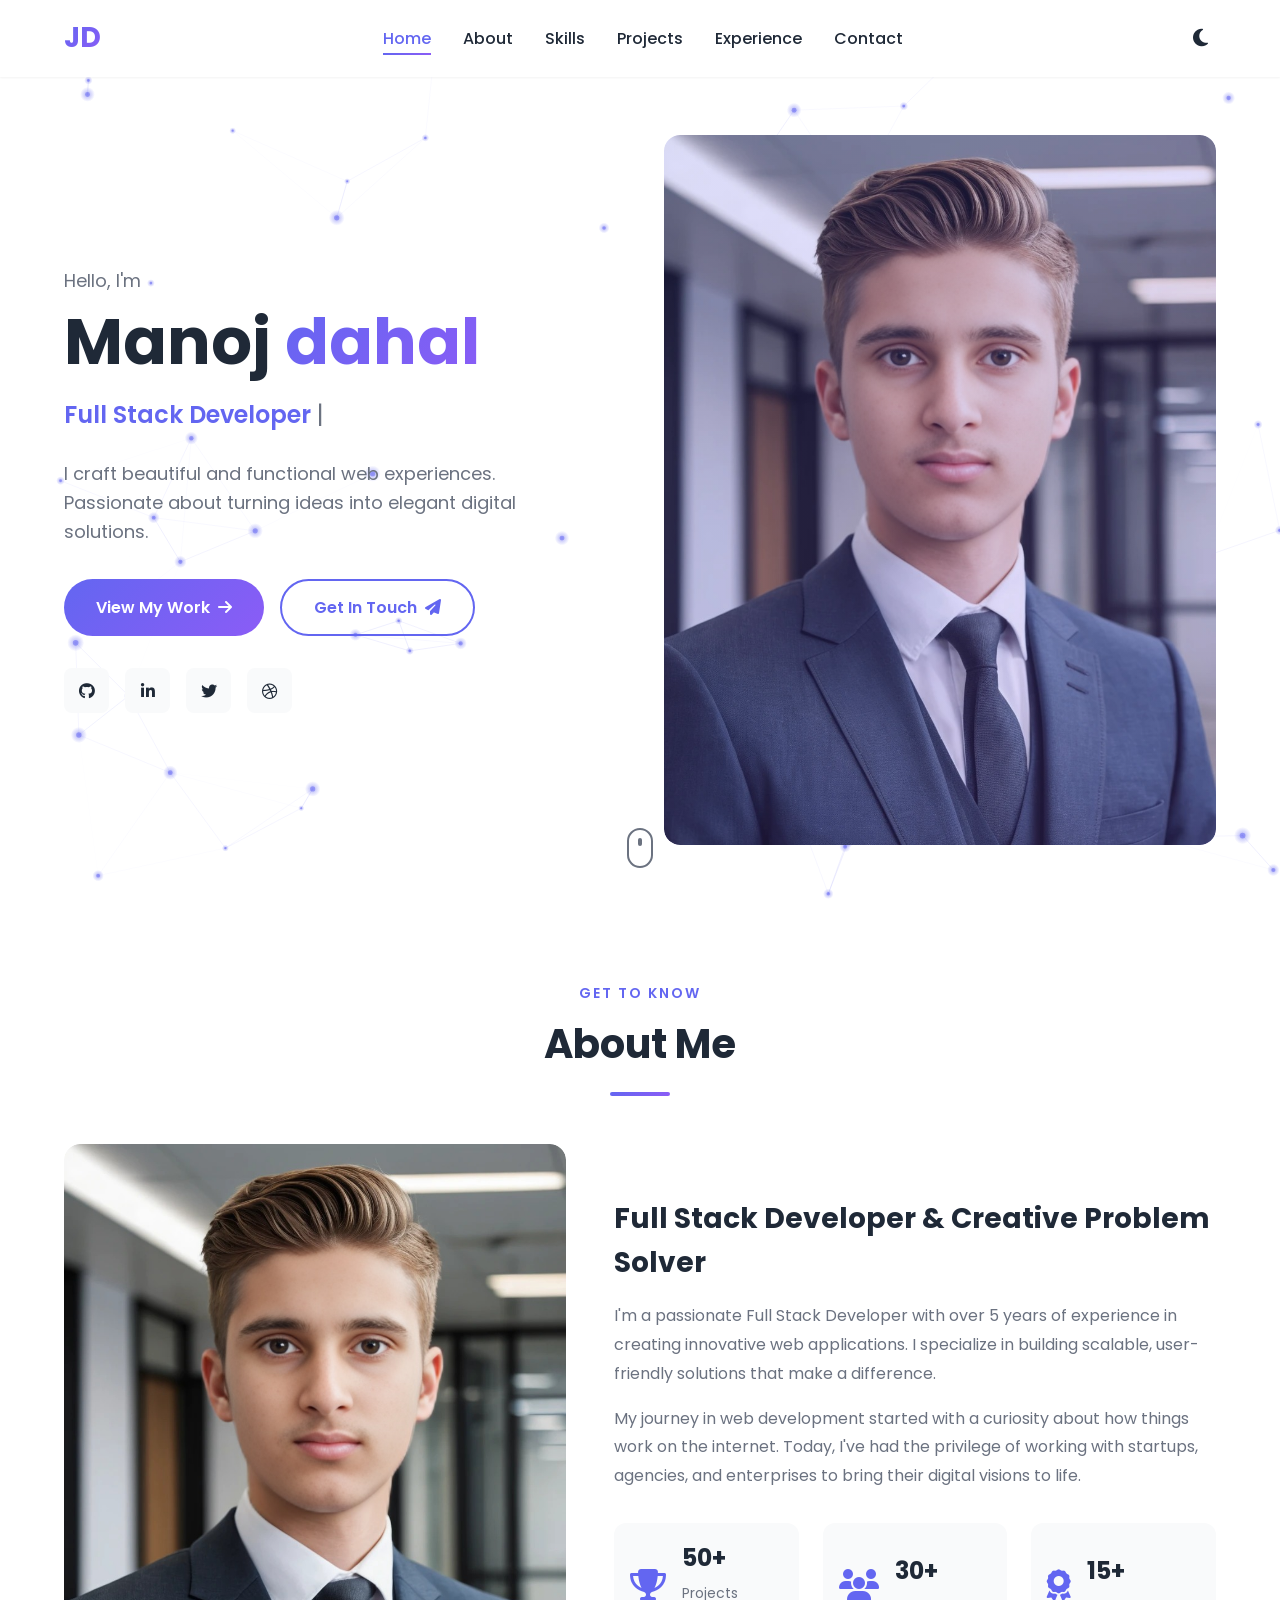
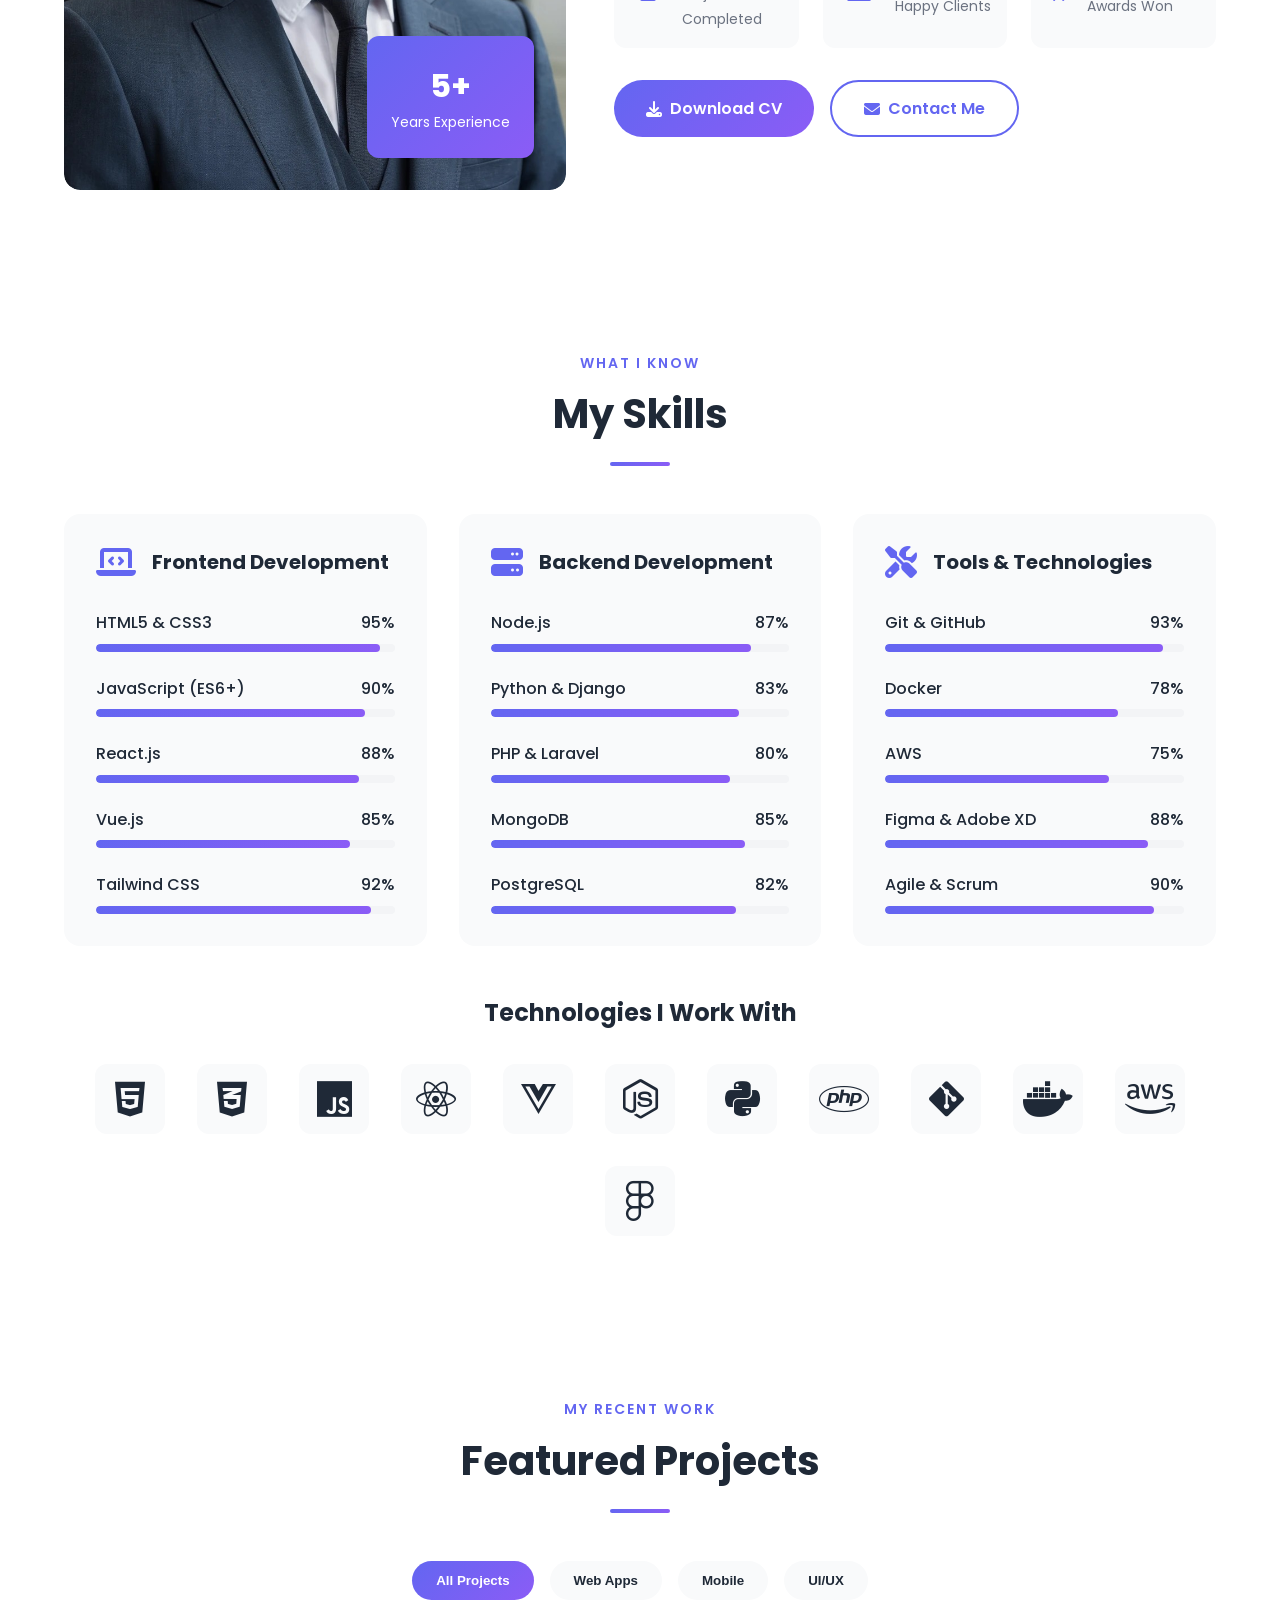
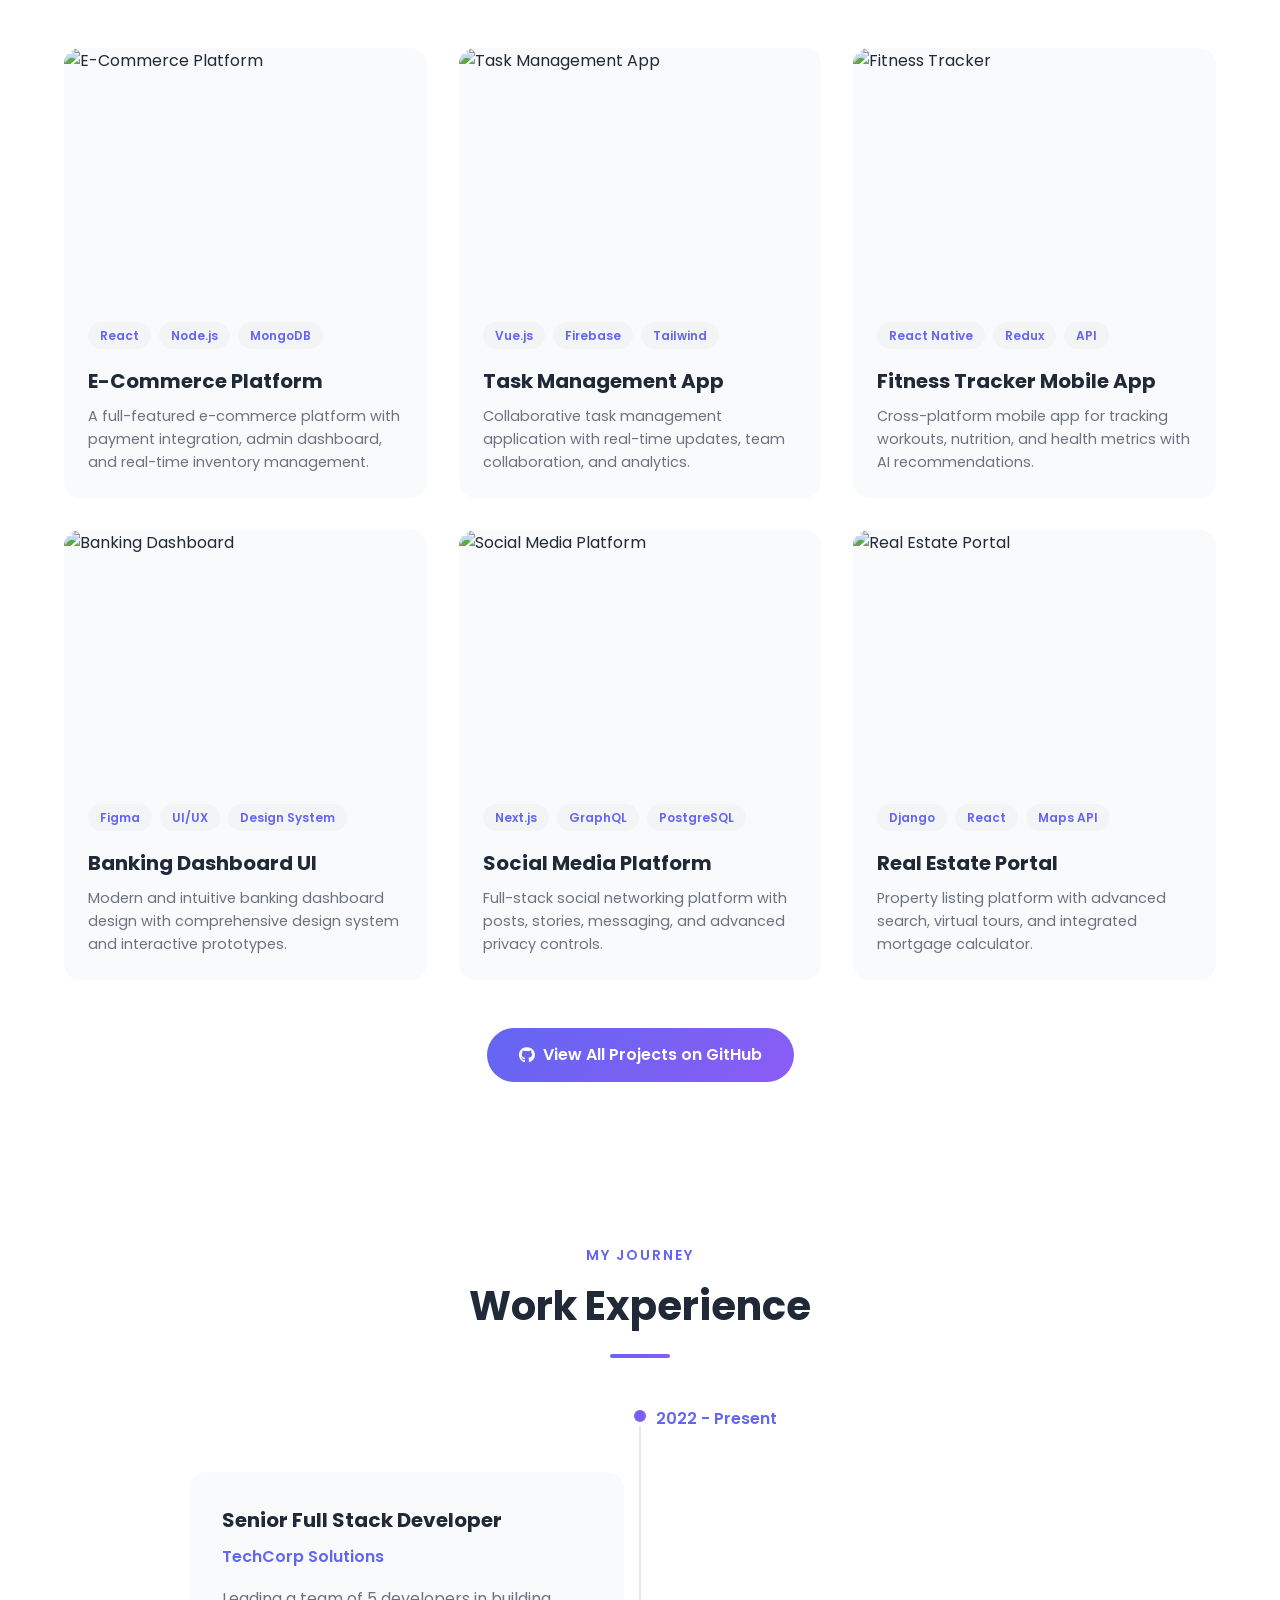
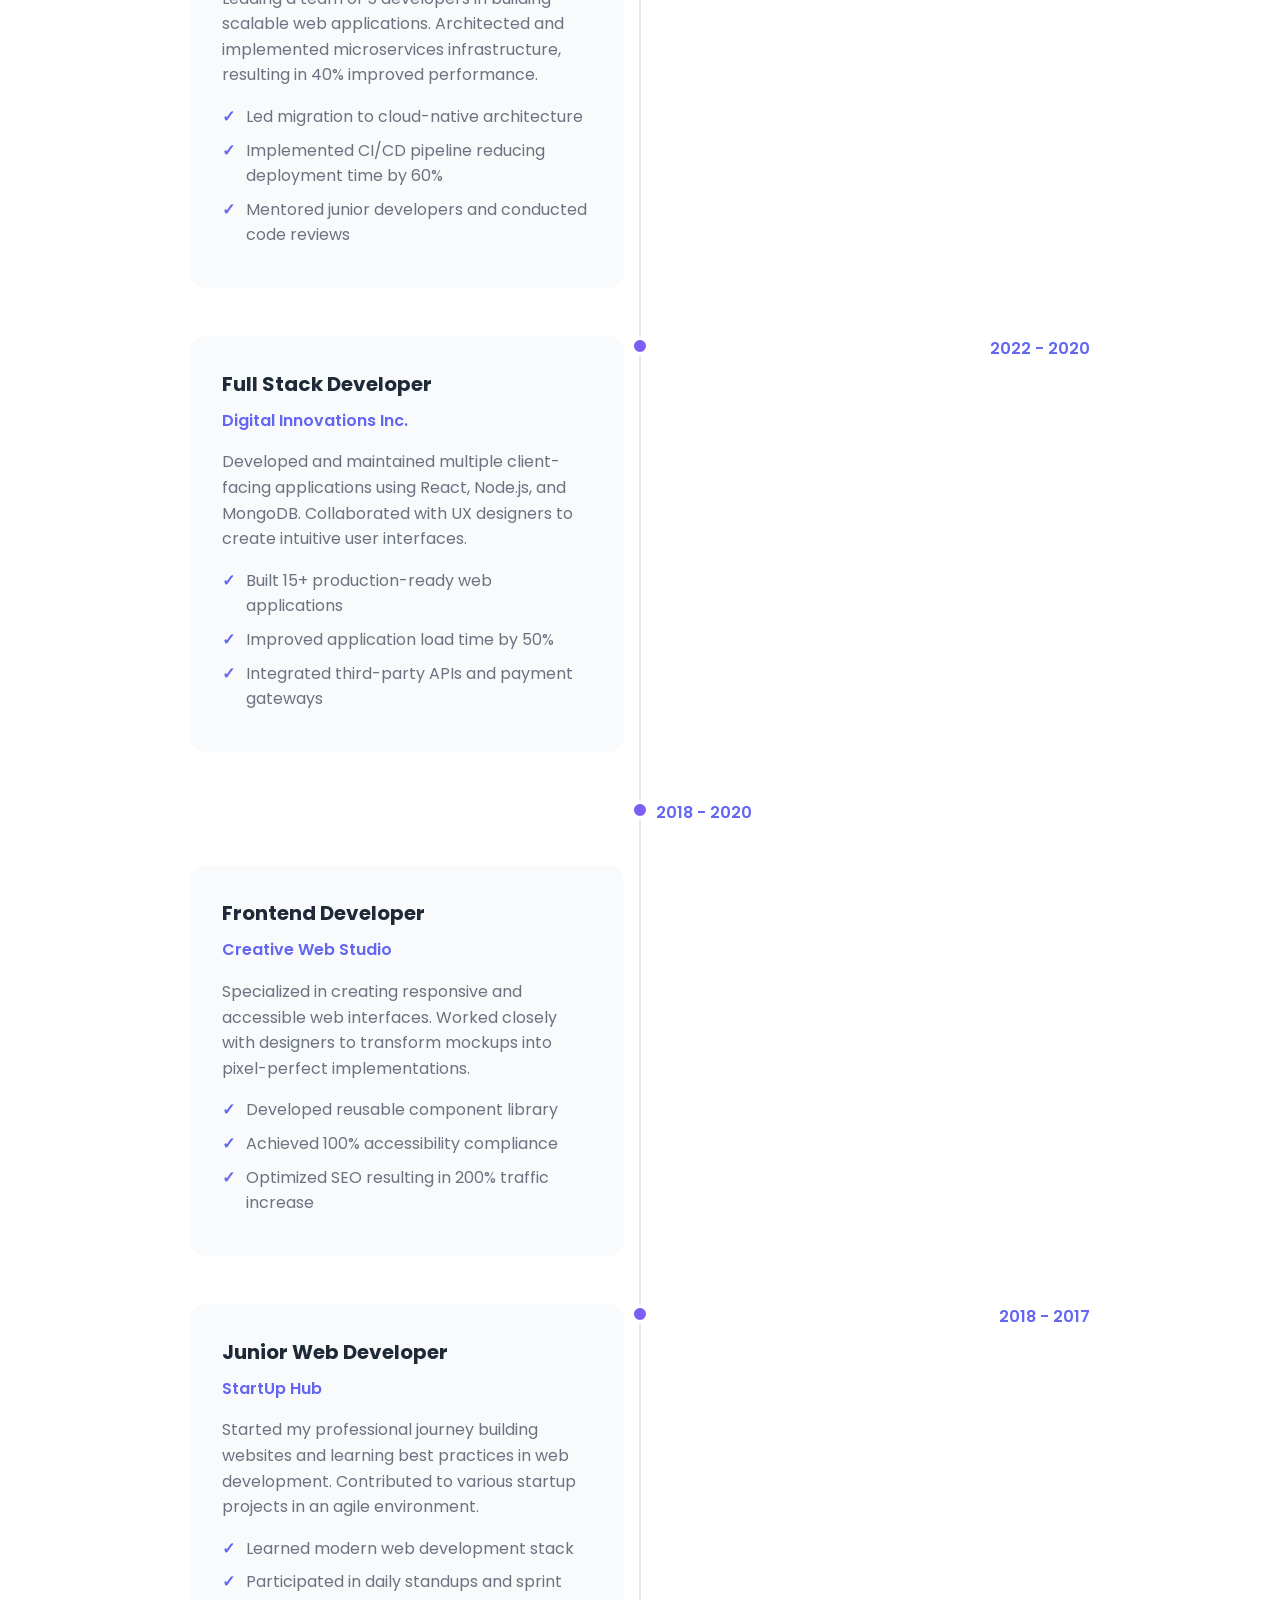
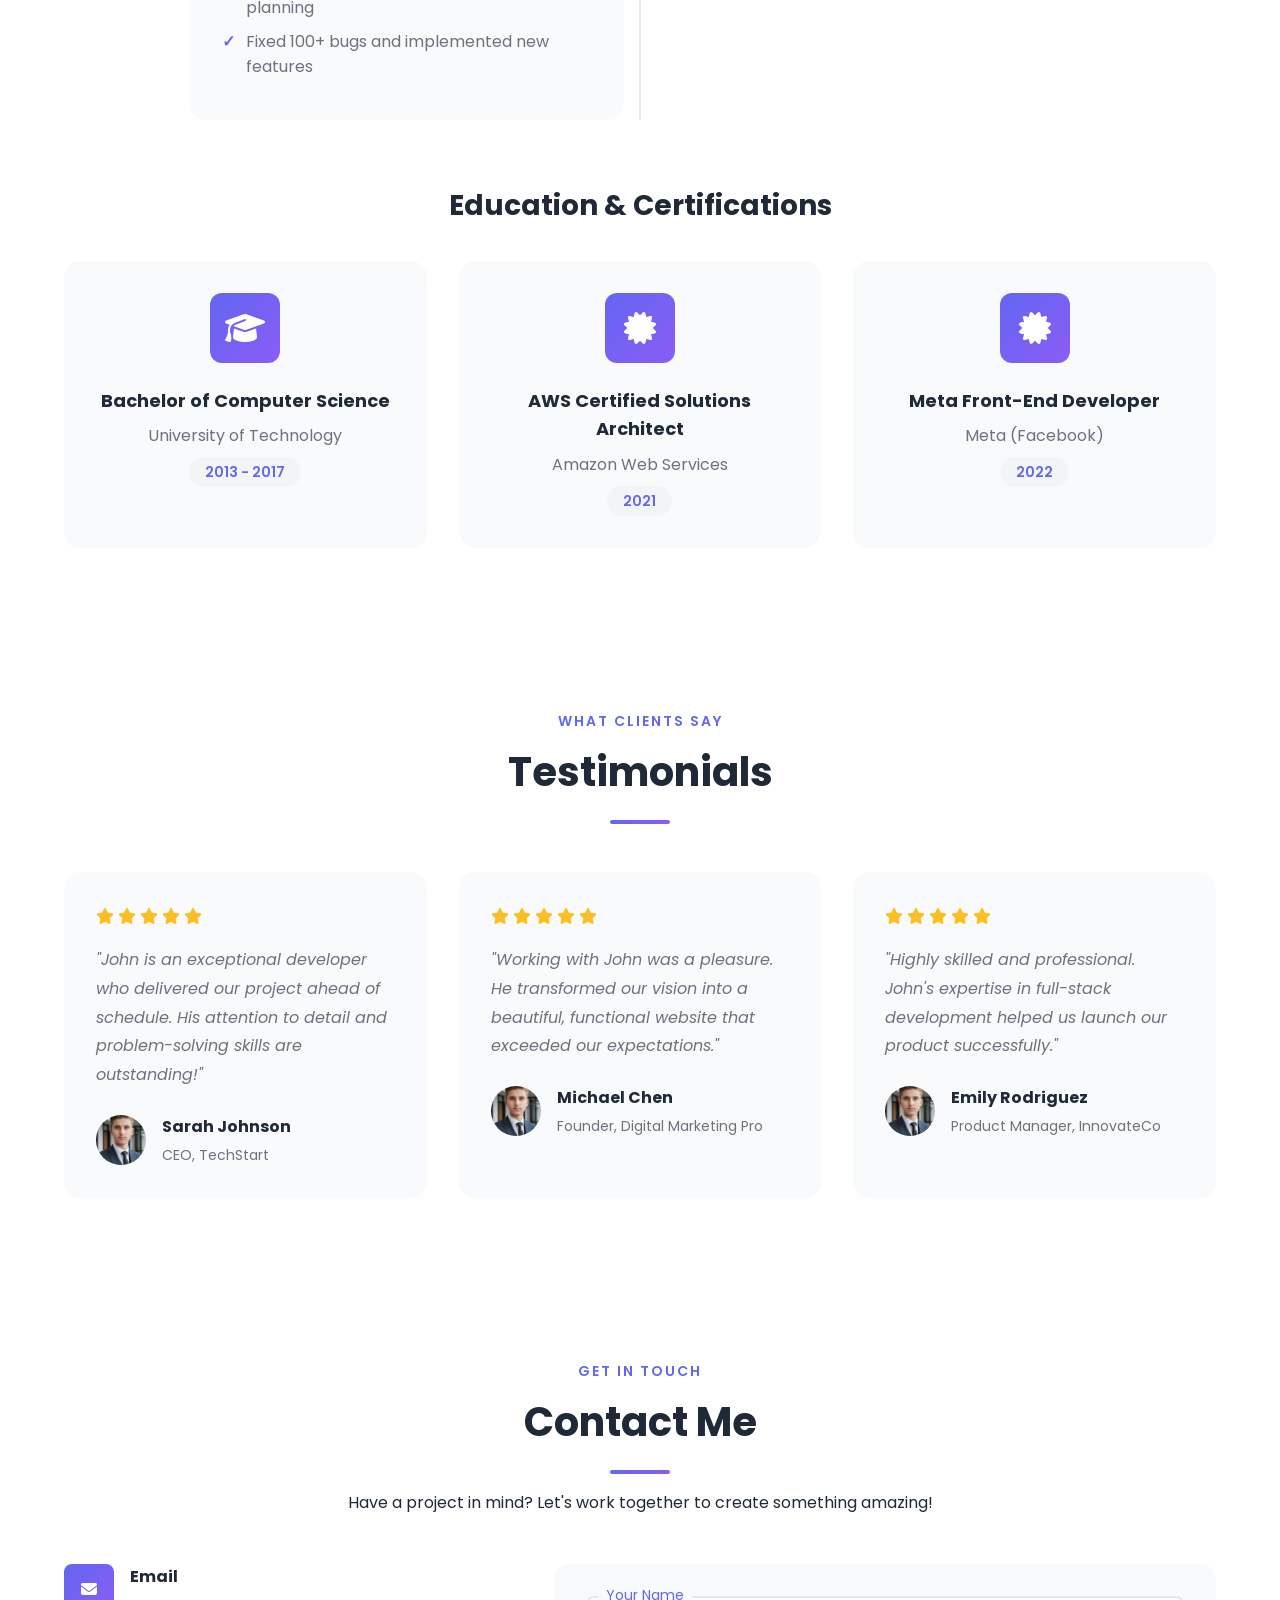
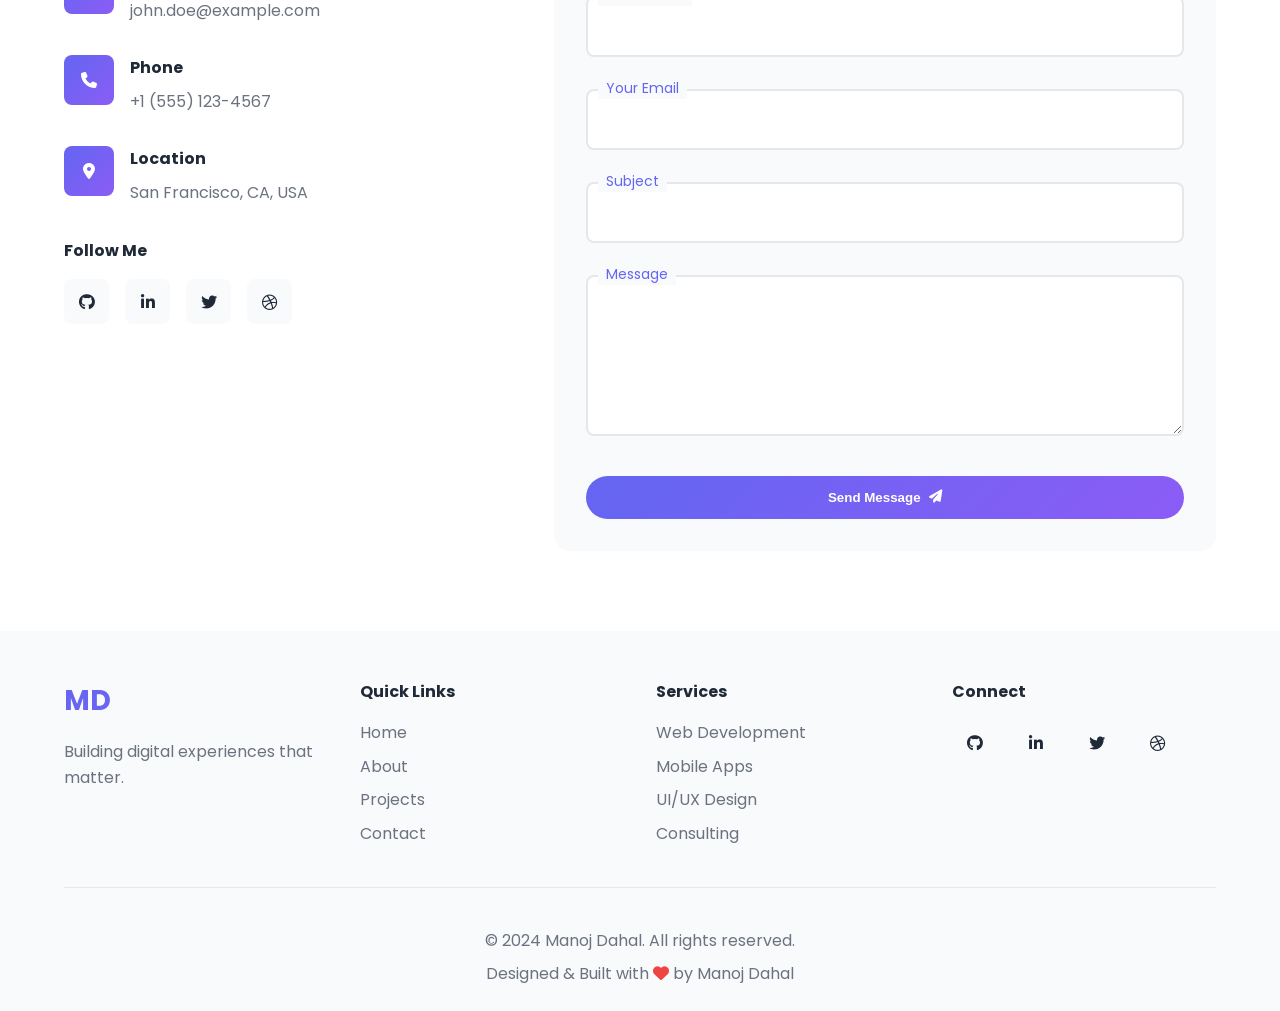
==== index.html @ 775d222e "Add files via upload" ====
<!DOCTYPE html>
<html lang="en">
<head>
    <meta charset="UTF-8">
    <meta name="viewport" content="width=device-width, initial-scale=1.0">
    <meta name="description" content=" Full Stack Developer Portfolio">
    <meta name="keywords" content="web developer, portfolio, full stack, javascript, react">
    <meta name="author" content="Manoj Dahal">
    
    <!-- Open Graph Meta Tags -->
    <meta property="og:title" content="Portfolio">
    <meta property="og:description" content="Full Stack Developer & UI/UX Designer">
    <meta property="og:type" content="website">
    <meta property="og:url" content="https://yourwebsite.com">
    
    <title> Full Stack Developer Portfolio</title>
    
    <!-- Favicon -->
    <link rel="icon" type="image/x-icon" href="assets/favicon.ico">
    
    <!-- Google Fonts -->
    <link rel="preconnect" href="https://fonts.googleapis.com">
    <link rel="preconnect" href="https://fonts.gstatic.com" crossorigin>
    <link href="https://fonts.googleapis.com/css2?family=Poppins:wght@300;400;500;600;700&family=Fira+Code:wght@400;500&display=swap" rel="stylesheet">
    
    <!-- Font Awesome -->
    <link rel="stylesheet" href="https://cdnjs.cloudflare.com/ajax/libs/font-awesome/6.4.0/css/all.min.css">
    
    <!-- AOS Animation -->
    <link rel="stylesheet" href="https://unpkg.com/aos@2.3.4/dist/aos.css">
    
    <!-- Custom CSS -->
    <link rel="stylesheet" href="css/style.css">
    <link rel="stylesheet" href="css/responsive.css">
</head>
<body>
    
    <!-- Preloader -->
    <div id="preloader">
        <div class="loader"></div>
    </div>

    <!-- Scroll Progress Bar -->
    <div class="scroll-progress-bar" id="scrollProgress"></div>

    <!-- Navigation -->
    <nav class="navbar" id="navbar">
        <div class="container">
            <div class="nav-wrapper">
                <a href="#home" class="logo">
                    <span class="logo-text">JD</span>
                </a>
                
                <ul class="nav-menu" id="navMenu">
                    <li><a href="#home" class="nav-link active">Home</a></li>
                    <li><a href="#about" class="nav-link">About</a></li>
                    <li><a href="#skills" class="nav-link">Skills</a></li>
                    <li><a href="#projects" class="nav-link">Projects</a></li>
                    <li><a href="#experience" class="nav-link">Experience</a></li>
                    <li><a href="#contact" class="nav-link">Contact</a></li>
                </ul>

                <div class="nav-buttons">
                    <button class="theme-toggle" id="themeToggle" aria-label="Toggle theme">
                        <i class="fas fa-moon"></i>
                    </button>
                    <div class="hamburger" id="hamburger">
                        <span></span>
                        <span></span>
                        <span></span>
                    </div>
                </div>
            </div>
        </div>
    </nav>

    <!-- Hero Section -->
    <section id="home" class="hero">
        <div class="hero-particles" id="particles"></div>
        <div class="container">
            <div class="hero-content" data-aos="fade-up">
                <p class="hero-subtitle">Hello, I'm</p>
                <h1 class="hero-title">
                    Manoj <span class="gradient-text">dahal</span>
                </h1>
                <div class="hero-role">
                    <span class="typing-text" id="typingText"></span>
                    <span class="cursor">|</span>
                </div>
                <p class="hero-description">
                    I craft beautiful and functional web experiences. 
                    Passionate about turning ideas into elegant digital solutions.
                </p>
                <div class="hero-buttons">
                    <a href="#projects" class="btn btn-primary">
                        <span>View My Work</span>
                        <i class="fas fa-arrow-right"></i>
                    </a>
                    <a href="#contact" class="btn btn-secondary">
                        <span>Get In Touch</span>
                        <i class="fas fa-paper-plane"></i>
                    </a>
                </div>
                <div class="social-links">
                    <a href="https://github.com" target="_blank" aria-label="GitHub">
                        <i class="fab fa-github"></i>
                    </a>
                    <a href="https://linkedin.com" target="_blank" aria-label="LinkedIn">
                        <i class="fab fa-linkedin-in"></i>
                    </a>
                    <a href="https://twitter.com" target="_blank" aria-label="Twitter">
                        <i class="fab fa-twitter"></i>
                    </a>
                    <a href="https://dribbble.com" target="_blank" aria-label="Dribbble">
                        <i class="fab fa-dribbble"></i>
                    </a>
                </div>
            </div>
            <div class="hero-image" data-aos="fade-left" data-aos-delay="200">
                <div class="image-wrapper">
                    <img src="images/profile.jpg" alt="John Doe Profile Picture">
                    <div class="image-overlay"></div>
                </div>
            </div>
        </div>
        <div class="scroll-indicator">
            <a href="#about">
                <div class="mouse"></div>
            </a>
        </div>
    </section>

    <!-- About Section -->
    <section id="about" class="about section">
        <div class="container">
            <div class="section-header" data-aos="fade-up">
                <span class="section-subtitle">Get To Know</span>
                <h2 class="section-title">About Me</h2>
            </div>
            
            <div class="about-content">
                <div class="about-image" data-aos="fade-right">
                    <div class="about-img-wrapper">
                        <img src="images/profile.jpg" alt="About Me">
                        <div class="experience-badge">
                            <span class="badge-number">5+</span>
                            <span class="badge-text">Years Experience</span>
                        </div>
                    </div>
                </div>
                
                <div class="about-text" data-aos="fade-left">
                    <h3>Full Stack Developer & Creative Problem Solver</h3>
                    <p>
                        I'm a passionate Full Stack Developer with over 5 years of experience 
                        in creating innovative web applications. I specialize in building 
                        scalable, user-friendly solutions that make a difference.
                    </p>
                    <p>
                        My journey in web development started with a curiosity about how things 
                        work on the internet. Today, I've had the privilege of working with 
                        startups, agencies, and enterprises to bring their digital visions to life.
                    </p>
                    
                    <div class="about-stats">
                        <div class="stat-item">
                            <i class="fas fa-trophy"></i>
                            <div>
                                <h4>50+</h4>
                                <p>Projects Completed</p>
                            </div>
                        </div>
                        <div class="stat-item">
                            <i class="fas fa-users"></i>
                            <div>
                                <h4>30+</h4>
                                <p>Happy Clients</p>
                            </div>
                        </div>
                        <div class="stat-item">
                            <i class="fas fa-award"></i>
                            <div>
                                <h4>15+</h4>
                                <p>Awards Won</p>
                            </div>
                        </div>
                    </div>
                    
                    <div class="about-buttons">
                        <a href="assets/resume.pdf" class="btn btn-primary" download>
                            <i class="fas fa-download"></i>
                            <span>Download CV</span>
                        </a>
                        <a href="#contact" class="btn btn-secondary">
                            <i class="fas fa-envelope"></i>
                            <span>Contact Me</span>
                        </a>
                    </div>
                </div>
            </div>
        </div>
    </section>

    <!-- Skills Section -->
    <section id="skills" class="skills section">
        <div class="container">
            <div class="section-header" data-aos="fade-up">
                <span class="section-subtitle">What I Know</span>
                <h2 class="section-title">My Skills</h2>
            </div>
            
            <div class="skills-container">
                <!-- Frontend Skills -->
                <div class="skill-category" data-aos="fade-up" data-aos-delay="100">
                    <div class="category-header">
                        <i class="fas fa-laptop-code"></i>
                        <h3>Frontend Development</h3>
                    </div>
                    <div class="skills-list">
                        <div class="skill-item">
                            <div class="skill-info">
                                <span>HTML5 & CSS3</span>
                                <span>95%</span>
                            </div>
                            <div class="skill-bar">
                                <div class="skill-progress" data-progress="95"></div>
                            </div>
                        </div>
                        <div class="skill-item">
                            <div class="skill-info">
                                <span>JavaScript (ES6+)</span>
                                <span>90%</span>
                            </div>
                            <div class="skill-bar">
                                <div class="skill-progress" data-progress="90"></div>
                            </div>
                        </div>
                        <div class="skill-item">
                            <div class="skill-info">
                                <span>React.js</span>
                                <span>88%</span>
                            </div>
                            <div class="skill-bar">
                                <div class="skill-progress" data-progress="88"></div>
                            </div>
                        </div>
                        <div class="skill-item">
                            <div class="skill-info">
                                <span>Vue.js</span>
                                <span>85%</span>
                            </div>
                            <div class="skill-bar">
                                <div class="skill-progress" data-progress="85"></div>
                            </div>
                        </div>
                        <div class="skill-item">
                            <div class="skill-info">
                                <span>Tailwind CSS</span>
                                <span>92%</span>
                            </div>
                            <div class="skill-bar">
                                <div class="skill-progress" data-progress="92"></div>
                            </div>
                        </div>
                    </div>
                </div>

                <!-- Backend Skills -->
                <div class="skill-category" data-aos="fade-up" data-aos-delay="200">
                    <div class="category-header">
                        <i class="fas fa-server"></i>
                        <h3>Backend Development</h3>
                    </div>
                    <div class="skills-list">
                        <div class="skill-item">
                            <div class="skill-info">
                                <span>Node.js</span>
                                <span>87%</span>
                            </div>
                            <div class="skill-bar">
                                <div class="skill-progress" data-progress="87"></div>
                            </div>
                        </div>
                        <div class="skill-item">
                            <div class="skill-info">
                                <span>Python & Django</span>
                                <span>83%</span>
                            </div>
                            <div class="skill-bar">
                                <div class="skill-progress" data-progress="83"></div>
                            </div>
                        </div>
                        <div class="skill-item">
                            <div class="skill-info">
                                <span>PHP & Laravel</span>
                                <span>80%</span>
                            </div>
                            <div class="skill-bar">
                                <div class="skill-progress" data-progress="80"></div>
                            </div>
                        </div>
                        <div class="skill-item">
                            <div class="skill-info">
                                <span>MongoDB</span>
                                <span>85%</span>
                            </div>
                            <div class="skill-bar">
                                <div class="skill-progress" data-progress="85"></div>
                            </div>
                        </div>
                        <div class="skill-item">
                            <div class="skill-info">
                                <span>PostgreSQL</span>
                                <span>82%</span>
                            </div>
                            <div class="skill-bar">
                                <div class="skill-progress" data-progress="82"></div>
                            </div>
                        </div>
                    </div>
                </div>

                <!-- Tools & Others -->
                <div class="skill-category" data-aos="fade-up" data-aos-delay="300">
                    <div class="category-header">
                        <i class="fas fa-tools"></i>
                        <h3>Tools & Technologies</h3>
                    </div>
                    <div class="skills-list">
                        <div class="skill-item">
                            <div class="skill-info">
                                <span>Git & GitHub</span>
                                <span>93%</span>
                            </div>
                            <div class="skill-bar">
                                <div class="skill-progress" data-progress="93"></div>
                            </div>
                        </div>
                        <div class="skill-item">
                            <div class="skill-info">
                                <span>Docker</span>
                                <span>78%</span>
                            </div>
                            <div class="skill-bar">
                                <div class="skill-progress" data-progress="78"></div>
                            </div>
                        </div>
                        <div class="skill-item">
                            <div class="skill-info">
                                <span>AWS</span>
                                <span>75%</span>
                            </div>
                            <div class="skill-bar">
                                <div class="skill-progress" data-progress="75"></div>
                            </div>
                        </div>
                        <div class="skill-item">
                            <div class="skill-info">
                                <span>Figma & Adobe XD</span>
                                <span>88%</span>
                            </div>
                            <div class="skill-bar">
                                <div class="skill-progress" data-progress="88"></div>
                            </div>
                        </div>
                        <div class="skill-item">
                            <div class="skill-info">
                                <span>Agile & Scrum</span>
                                <span>90%</span>
                            </div>
                            <div class="skill-bar">
                                <div class="skill-progress" data-progress="90"></div>
                            </div>
                        </div>
                    </div>
                </div>
            </div>

            <!-- Tech Stack Icons -->
            <div class="tech-stack" data-aos="fade-up" data-aos-delay="400">
                <h3>Technologies I Work With</h3>
                <div class="tech-icons">
                    <div class="tech-icon" title="HTML5">
                        <i class="fab fa-html5"></i>
                    </div>
                    <div class="tech-icon" title="CSS3">
                        <i class="fab fa-css3-alt"></i>
                    </div>
                    <div class="tech-icon" title="JavaScript">
                        <i class="fab fa-js"></i>
                    </div>
                    <div class="tech-icon" title="React">
                        <i class="fab fa-react"></i>
                    </div>
                    <div class="tech-icon" title="Vue.js">
                        <i class="fab fa-vuejs"></i>
                    </div>
                    <div class="tech-icon" title="Node.js">
                        <i class="fab fa-node-js"></i>
                    </div>
                    <div class="tech-icon" title="Python">
                        <i class="fab fa-python"></i>
                    </div>
                    <div class="tech-icon" title="PHP">
                        <i class="fab fa-php"></i>
                    </div>
                    <div class="tech-icon" title="Git">
                        <i class="fab fa-git-alt"></i>
                    </div>
                    <div class="tech-icon" title="Docker">
                        <i class="fab fa-docker"></i>
                    </div>
                    <div class="tech-icon" title="AWS">
                        <i class="fab fa-aws"></i>
                    </div>
                    <div class="tech-icon" title="Figma">
                        <i class="fab fa-figma"></i>
                    </div>
                </div>
            </div>
        </div>
    </section>

    <!-- Projects Section -->
    <section id="projects" class="projects section">
        <div class="container">
            <div class="section-header" data-aos="fade-up">
                <span class="section-subtitle">My Recent Work</span>
                <h2 class="section-title">Featured Projects</h2>
            </div>

            <!-- Project Filter -->
            <div class="project-filters" data-aos="fade-up" data-aos-delay="100">
                <button class="filter-btn active" data-filter="all">All Projects</button>
                <button class="filter-btn" data-filter="web">Web Apps</button>
                <button class="filter-btn" data-filter="mobile">Mobile</button>
                <button class="filter-btn" data-filter="design">UI/UX</button>
            </div>

            <!-- Projects Grid -->
            <div class="projects-grid">
                <!-- Project 1 -->
                <div class="project-card" data-category="web" data-aos="fade-up" data-aos-delay="100">
                    <div class="project-image">
                        <img src="images/projects/project1.jpg" alt="E-Commerce Platform">
                        <div class="project-overlay">
                            <div class="project-links">
                                <a href="#" class="project-link" aria-label="View Demo">
                                    <i class="fas fa-external-link-alt"></i>
                                </a>
                                <a href="#" class="project-link" aria-label="View Code">
                                    <i class="fab fa-github"></i>
                                </a>
                            </div>
                        </div>
                    </div>
                    <div class="project-content">
                        <div class="project-tags">
                            <span class="tag">React</span>
                            <span class="tag">Node.js</span>
                            <span class="tag">MongoDB</span>
                        </div>
                        <h3>E-Commerce Platform</h3>
                        <p>A full-featured e-commerce platform with payment integration, admin dashboard, and real-time inventory management.</p>
                    </div>
                </div>

                <!-- Project 2 -->
                <div class="project-card" data-category="web" data-aos="fade-up" data-aos-delay="200">
                    <div class="project-image">
                        <img src="images/projects/project2.jpg" alt="Task Management App">
                        <div class="project-overlay">
                            <div class="project-links">
                                <a href="#" class="project-link" aria-label="View Demo">
                                    <i class="fas fa-external-link-alt"></i>
                                </a>
                                <a href="#" class="project-link" aria-label="View Code">
                                    <i class="fab fa-github"></i>
                                </a>
                            </div>
                        </div>
                    </div>
                    <div class="project-content">
                        <div class="project-tags">
                            <span class="tag">Vue.js</span>
                            <span class="tag">Firebase</span>
                            <span class="tag">Tailwind</span>
                        </div>
                        <h3>Task Management App</h3>
                        <p>Collaborative task management application with real-time updates, team collaboration, and analytics.</p>
                    </div>
                </div>

                <!-- Project 3 -->
                <div class="project-card" data-category="mobile" data-aos="fade-up" data-aos-delay="300">
                    <div class="project-image">
                        <img src="images/projects/project3.jpg" alt="Fitness Tracker">
                        <div class="project-overlay">
                            <div class="project-links">
                                <a href="#" class="project-link" aria-label="View Demo">
                                    <i class="fas fa-external-link-alt"></i>
                                </a>
                                <a href="#" class="project-link" aria-label="View Code">
                                    <i class="fab fa-github"></i>
                                </a>
                            </div>
                        </div>
                    </div>
                    <div class="project-content">
                        <div class="project-tags">
                            <span class="tag">React Native</span>
                            <span class="tag">Redux</span>
                            <span class="tag">API</span>
                        </div>
                        <h3>Fitness Tracker Mobile App</h3>
                        <p>Cross-platform mobile app for tracking workouts, nutrition, and health metrics with AI recommendations.</p>
                    </div>
                </div>

                <!-- Project 4 -->
                <div class="project-card" data-category="design" data-aos="fade-up" data-aos-delay="100">
                    <div class="project-image">
                        <img src="images/projects/project1.jpg" alt="Banking Dashboard">
                        <div class="project-overlay">
                            <div class="project-links">
                                <a href="#" class="project-link" aria-label="View Demo">
                                    <i class="fas fa-external-link-alt"></i>
                                </a>
                                <a href="#" class="project-link" aria-label="View Code">
                                    <i class="fab fa-github"></i>
                                </a>
                            </div>
                        </div>
                    </div>
                    <div class="project-content">
                        <div class="project-tags">
                            <span class="tag">Figma</span>
                            <span class="tag">UI/UX</span>
                            <span class="tag">Design System</span>
                        </div>
                        <h3>Banking Dashboard UI</h3>
                        <p>Modern and intuitive banking dashboard design with comprehensive design system and interactive prototypes.</p>
                    </div>
                </div>

                <!-- Project 5 -->
                <div class="project-card" data-category="web" data-aos="fade-up" data-aos-delay="200">
                    <div class="project-image">
                        <img src="images/projects/project2.jpg" alt="Social Media Platform">
                        <div class="project-overlay">
                            <div class="project-links">
                                <a href="#" class="project-link" aria-label="View Demo">
                                    <i class="fas fa-external-link-alt"></i>
                                </a>
                                <a href="#" class="project-link" aria-label="View Code">
                                    <i class="fab fa-github"></i>
                                </a>
                            </div>
                        </div>
                    </div>
                    <div class="project-content">
                        <div class="project-tags">
                            <span class="tag">Next.js</span>
                            <span class="tag">GraphQL</span>
                            <span class="tag">PostgreSQL</span>
                        </div>
                        <h3>Social Media Platform</h3>
                        <p>Full-stack social networking platform with posts, stories, messaging, and advanced privacy controls.</p>
                    </div>
                </div>

                <!-- Project 6 -->
                <div class="project-card" data-category="web" data-aos="fade-up" data-aos-delay="300">
                    <div class="project-image">
                        <img src="images/projects/project3.jpg" alt="Real Estate Portal">
                        <div class="project-overlay">
                            <div class="project-links">
                                <a href="#" class="project-link" aria-label="View Demo">
                                    <i class="fas fa-external-link-alt"></i>
                                </a>
                                <a href="#" class="project-link" aria-label="View Code">
                                    <i class="fab fa-github"></i>
                                </a>
                            </div>
                        </div>
                    </div>
                    <div class="project-content">
                        <div class="project-tags">
                            <span class="tag">Django</span>
                            <span class="tag">React</span>
                            <span class="tag">Maps API</span>
                        </div>
                        <h3>Real Estate Portal</h3>
                        <p>Property listing platform with advanced search, virtual tours, and integrated mortgage calculator.</p>
                    </div>
                </div>
            </div>

            <div class="projects-cta" data-aos="fade-up">
                <a href="https://github.com" class="btn btn-primary" target="_blank">
                    <i class="fab fa-github"></i>
                    <span>View All Projects on GitHub</span>
                </a>
            </div>
        </div>
    </section>

    <!-- Experience Section -->
    <section id="experience" class="experience section">
        <div class="container">
            <div class="section-header" data-aos="fade-up">
                <span class="section-subtitle">My Journey</span>
                <h2 class="section-title">Work Experience</h2>
            </div>

            <div class="timeline">
                <!-- Timeline Item 1 -->
                <div class="timeline-item" data-aos="fade-up" data-aos-delay="100">
                    <div class="timeline-dot"></div>
                    <div class="timeline-date">2022 - Present</div>
                    <div class="timeline-content">
                        <h3>Senior Full Stack Developer</h3>
                        <h4>TechCorp Solutions</h4>
                        <p>
                            Leading a team of 5 developers in building scalable web applications. 
                            Architected and implemented microservices infrastructure, resulting in 
                            40% improved performance.
                        </p>
                        <ul class="timeline-achievements">
                            <li>Led migration to cloud-native architecture</li>
                            <li>Implemented CI/CD pipeline reducing deployment time by 60%</li>
                            <li>Mentored junior developers and conducted code reviews</li>
                        </ul>
                    </div>
                </div>

                <!-- Timeline Item 2 -->
                <div class="timeline-item" data-aos="fade-up" data-aos-delay="200">
                    <div class="timeline-dot"></div>
                    <div class="timeline-date">2020 - 2022</div>
                    <div class="timeline-content">
                        <h3>Full Stack Developer</h3>
                        <h4>Digital Innovations Inc.</h4>
                        <p>
                            Developed and maintained multiple client-facing applications using 
                            React, Node.js, and MongoDB. Collaborated with UX designers to create 
                            intuitive user interfaces.
                        </p>
                        <ul class="timeline-achievements">
                            <li>Built 15+ production-ready web applications</li>
                            <li>Improved application load time by 50%</li>
                            <li>Integrated third-party APIs and payment gateways</li>
                        </ul>
                    </div>
                </div>

                <!-- Timeline Item 3 -->
                <div class="timeline-item" data-aos="fade-up" data-aos-delay="300">
                    <div class="timeline-dot"></div>
                    <div class="timeline-date">2018 - 2020</div>
                    <div class="timeline-content">
                        <h3>Frontend Developer</h3>
                        <h4>Creative Web Studio</h4>
                        <p>
                            Specialized in creating responsive and accessible web interfaces. 
                            Worked closely with designers to transform mockups into pixel-perfect 
                            implementations.
                        </p>
                        <ul class="timeline-achievements">
                            <li>Developed reusable component library</li>
                            <li>Achieved 100% accessibility compliance</li>
                            <li>Optimized SEO resulting in 200% traffic increase</li>
                        </ul>
                    </div>
                </div>

                <!-- Timeline Item 4 -->
                <div class="timeline-item" data-aos="fade-up" data-aos-delay="400">
                    <div class="timeline-dot"></div>
                    <div class="timeline-date">2017 - 2018</div>
                    <div class="timeline-content">
                        <h3>Junior Web Developer</h3>
                        <h4>StartUp Hub</h4>
                        <p>
                            Started my professional journey building websites and learning 
                            best practices in web development. Contributed to various startup 
                            projects in an agile environment.
                        </p>
                        <ul class="timeline-achievements">
                            <li>Learned modern web development stack</li>
                            <li>Participated in daily standups and sprint planning</li>
                            <li>Fixed 100+ bugs and implemented new features</li>
                        </ul>
                    </div>
                </div>
            </div>

            <!-- Education -->
            <div class="education" data-aos="fade-up" data-aos-delay="500">
                <h3>Education & Certifications</h3>
                <div class="education-grid">
                    <div class="education-card">
                        <div class="education-icon">
                            <i class="fas fa-graduation-cap"></i>
                        </div>
                        <h4>Bachelor of Computer Science</h4>
                        <p>University of Technology</p>
                        <span class="education-year">2013 - 2017</span>
                    </div>
                    <div class="education-card">
                        <div class="education-icon">
                            <i class="fas fa-certificate"></i>
                        </div>
                        <h4>AWS Certified Solutions Architect</h4>
                        <p>Amazon Web Services</p>
                        <span class="education-year">2021</span>
                    </div>
                    <div class="education-card">
                        <div class="education-icon">
                            <i class="fas fa-certificate"></i>
                        </div>
                        <h4>Meta Front-End Developer</h4>
                        <p>Meta (Facebook)</p>
                        <span class="education-year">2022</span>
                    </div>
                </div>
            </div>
        </div>
    </section>

    <!-- Testimonials Section -->
    <section class="testimonials section">
        <div class="container">
            <div class="section-header" data-aos="fade-up">
                <span class="section-subtitle">What Clients Say</span>
                <h2 class="section-title">Testimonials</h2>
            </div>

            <div class="testimonials-slider" data-aos="fade-up" data-aos-delay="100">
                <div class="testimonial-card">
                    <div class="testimonial-rating">
                        <i class="fas fa-star"></i>
                        <i class="fas fa-star"></i>
                        <i class="fas fa-star"></i>
                        <i class="fas fa-star"></i>
                        <i class="fas fa-star"></i>
                    </div>
                    <p class="testimonial-text">
                        "John is an exceptional developer who delivered our project ahead of 
                        schedule. His attention to detail and problem-solving skills are outstanding!"
                    </p>
                    <div class="testimonial-author">
                        <img src="images/profile.jpg" alt="Client">
                        <div>
                            <h4>Sarah Johnson</h4>
                            <p>CEO, TechStart</p>
                        </div>
                    </div>
                </div>

                <div class="testimonial-card">
                    <div class="testimonial-rating">
                        <i class="fas fa-star"></i>
                        <i class="fas fa-star"></i>
                        <i class="fas fa-star"></i>
                        <i class="fas fa-star"></i>
                        <i class="fas fa-star"></i>
                    </div>
                    <p class="testimonial-text">
                        "Working with John was a pleasure. He transformed our vision into a 
                        beautiful, functional website that exceeded our expectations."
                    </p>
                    <div class="testimonial-author">
                        <img src="images/profile.jpg" alt="Client">
                        <div>
                            <h4>Michael Chen</h4>
                            <p>Founder, Digital Marketing Pro</p>
                        </div>
                    </div>
                </div>

                <div class="testimonial-card">
                    <div class="testimonial-rating">
                        <i class="fas fa-star"></i>
                        <i class="fas fa-star"></i>
                        <i class="fas fa-star"></i>
                        <i class="fas fa-star"></i>
                        <i class="fas fa-star"></i>
                    </div>
                    <p class="testimonial-text">
                        "Highly skilled and professional. John's expertise in full-stack development 
                        helped us launch our product successfully."
                    </p>
                    <div class="testimonial-author">
                        <img src="images/profile.jpg" alt="Client">
                        <div>
                            <h4>Emily Rodriguez</h4>
                            <p>Product Manager, InnovateCo</p>
                        </div>
                    </div>
                </div>
            </div>
        </div>
    </section>

    <!-- Contact Section -->
    <section id="contact" class="contact section">
        <div class="container">
            <div class="section-header" data-aos="fade-up">
                <span class="section-subtitle">Get In Touch</span>
                <h2 class="section-title">Contact Me</h2>
                <p>Have a project in mind? Let's work together to create something amazing!</p>
            </div>

            <div class="contact-content">
                <!-- Contact Info -->
                <div class="contact-info" data-aos="fade-right">
                    <div class="contact-item">
                        <div class="contact-icon">
                            <i class="fas fa-envelope"></i>
                        </div>
                        <div class="contact-text">
                            <h4>Email</h4>
                            <p>john.doe@example.com</p>
                        </div>
                    </div>

                    <div class="contact-item">
                        <div class="contact-icon">
                            <i class="fas fa-phone"></i>
                        </div>
                        <div class="contact-text">
                            <h4>Phone</h4>
                            <p>+1 (555) 123-4567</p>
                        </div>
                    </div>

                    <div class="contact-item">
                        <div class="contact-icon">
                            <i class="fas fa-map-marker-alt"></i>
                        </div>
                        <div class="contact-text">
                            <h4>Location</h4>
                            <p>San Francisco, CA, USA</p>
                        </div>
                    </div>

                    <div class="contact-social">
                        <h4>Follow Me</h4>
                        <div class="social-links">
                            <a href="https://github.com" target="_blank" aria-label="GitHub">
                                <i class="fab fa-github"></i>
                            </a>
                            <a href="https://linkedin.com" target="_blank" aria-label="LinkedIn">
                                <i class="fab fa-linkedin-in"></i>
                            </a>
                            <a href="https://twitter.com" target="_blank" aria-label="Twitter">
                                <i class="fab fa-twitter"></i>
                            </a>
                            <a href="https://dribbble.com" target="_blank" aria-label="Dribbble">
                                <i class="fab fa-dribbble"></i>
                            </a>
                        </div>
                    </div>
                </div>

                <!-- Contact Form -->
                <form class="contact-form" id="contactForm" data-aos="fade-left">
                    <div class="form-group">
                        <input type="text" id="name" name="name" required>
                        <label for="name">Your Name</label>
                        <span class="form-error"></span>
                    </div>

                    <div class="form-group">
                        <input type="email" id="email" name="email" required>
                        <label for="email">Your Email</label>
                        <span class="form-error"></span>
                    </div>

                    <div class="form-group">
                        <input type="text" id="subject" name="subject" required>
                        <label for="subject">Subject</label>
                        <span class="form-error"></span>
                    </div>

                    <div class="form-group">
                        <textarea id="message" name="message" rows="5" required></textarea>
                        <label for="message">Message</label>
                        <span class="form-error"></span>
                    </div>

                    <button type="submit" class="btn btn-primary">
                        <span>Send Message</span>
                        <i class="fas fa-paper-plane"></i>
                    </button>
                </form>
            </div>
        </div>
    </section>

    <!-- Footer -->
    <footer class="footer">
        <div class="container">
            <div class="footer-content">
                <div class="footer-brand">
                    <h3 class="logo-text">MD</h3>
                    <p>Building digital experiences that matter.</p>
                </div>

                <div class="footer-links">
                    <h4>Quick Links</h4>
                    <ul>
                        <li><a href="#home">Home</a></li>
                        <li><a href="#about">About</a></li>
                        <li><a href="#projects">Projects</a></li>
                        <li><a href="#contact">Contact</a></li>
                    </ul>
                </div>

                <div class="footer-links">
                    <h4>Services</h4>
                    <ul>
                        <li><a href="#">Web Development</a></li>
                        <li><a href="#">Mobile Apps</a></li>
                        <li><a href="#">UI/UX Design</a></li>
                        <li><a href="#">Consulting</a></li>
                    </ul>
                </div>

                <div class="footer-social">
                    <h4>Connect</h4>
                    <div class="social-links">
                        <a href="https://github.com" target="_blank" aria-label="GitHub">
                            <i class="fab fa-github"></i>
                        </a>
                        <a href="https://linkedin.com" target="_blank" aria-label="LinkedIn">
                            <i class="fab fa-linkedin-in"></i>
                        </a>
                        <a href="https://twitter.com" target="_blank" aria-label="Twitter">
                            <i class="fab fa-twitter"></i>
                        </a>
                        <a href="https://dribbble.com" target="_blank" aria-label="Dribbble">
                            <i class="fab fa-dribbble"></i>
                        </a>
                    </div>
                </div>
            </div>

            <div class="footer-bottom">
                <p>&copy; 2024 Manoj Dahal. All rights reserved.</p>
                <p>Designed & Built with <i class="fas fa-heart"></i> by Manoj Dahal</p>
            </div>
        </div>
    </footer>

    <!-- Scroll to Top Button -->
    <button class="scroll-top" id="scrollTop" aria-label="Scroll to top">
        <i class="fas fa-arrow-up"></i>
    </button>

    <!-- Scripts -->
    <script src="https://unpkg.com/aos@2.3.4/dist/aos.js"></script>
    <script src="js/particles.js"></script>
    <script src="js/main.js"></script>
</body>
</html>
---- css/style.css ----
/* ===================================
   CSS Variables & Reset
   =================================== */
:root {
    /* Colors */
    --primary-color: #6366f1;
    --secondary-color: #8b5cf6;
    --accent-color: #ec4899;
    --text-primary: #1f2937;
    --text-secondary: #6b7280;
    --bg-primary: #ffffff;
    --bg-secondary: #f9fafb;
    --bg-tertiary: #f3f4f6;
    --border-color: #e5e7eb;
    --shadow-sm: 0 1px 2px 0 rgba(0, 0, 0, 0.05);
    --shadow-md: 0 4px 6px -1px rgba(0, 0, 0, 0.1);
    --shadow-lg: 0 10px 15px -3px rgba(0, 0, 0, 0.1);
    --shadow-xl: 0 20px 25px -5px rgba(0, 0, 0, 0.1);
    
    /* Gradients */
    --gradient-primary: linear-gradient(135deg, var(--primary-color), var(--secondary-color));
    --gradient-accent: linear-gradient(135deg, var(--secondary-color), var(--accent-color));
    
    /* Typography */
    --font-primary: 'Poppins', sans-serif;
    --font-mono: 'Fira Code', monospace;
    
    /* Transitions */
    --transition-fast: 0.2s ease;
    --transition-base: 0.3s ease;
    --transition-slow: 0.5s ease;
    
    /* Spacing */
    --spacing-xs: 0.5rem;
    --spacing-sm: 1rem;
    --spacing-md: 1.5rem;
    --spacing-lg: 2rem;
    --spacing-xl: 3rem;
    --spacing-2xl: 4rem;
    
    /* Border Radius */
    --radius-sm: 0.375rem;
    --radius-md: 0.5rem;
    --radius-lg: 0.75rem;
    --radius-xl: 1rem;
    --radius-full: 9999px;
}

/* Dark Mode Variables */
body.dark-mode {
    --text-primary: #f9fafb;
    --text-secondary: #d1d5db;
    --bg-primary: #111827;
    --bg-secondary: #1f2937;
    --bg-tertiary: #374151;
    --border-color: #374151;
}

/* Reset & Base Styles */
* {
    margin: 0;
    padding: 0;
    box-sizing: border-box;
}

html {
    scroll-behavior: smooth;
    overflow-x: hidden;
}

body {
    font-family: var(--font-primary);
    color: var(--text-primary);
    background-color: var(--bg-primary);
    line-height: 1.6;
    overflow-x: hidden;
    transition: background-color var(--transition-base), color var(--transition-base);
}

/* ===================================
   Preloader
   =================================== */
#preloader {
    position: fixed;
    top: 0;
    left: 0;
    width: 100%;
    height: 100%;
    background: var(--bg-primary);
    display: flex;
    align-items: center;
    justify-content: center;
    z-index: 9999;
    transition: opacity 0.5s, visibility 0.5s;
}

#preloader.hidden {
    opacity: 0;
    visibility: hidden;
}

.loader {
    width: 50px;
    height: 50px;
    border: 3px solid var(--border-color);
    border-top-color: var(--primary-color);
    border-radius: 50%;
    animation: spin 1s linear infinite;
}

@keyframes spin {
    to { transform: rotate(360deg); }
}

/* ===================================
   Scroll Progress Bar
   =================================== */
.scroll-progress-bar {
    position: fixed;
    top: 0;
    left: 0;
    height: 3px;
    background: var(--gradient-primary);
    z-index: 9998;
    transition: width 0.2s;
}

/* ===================================
   Navigation
   =================================== */
.navbar {
    position: fixed;
    top: 0;
    left: 0;
    width: 100%;
    background: rgba(255, 255, 255, 0.95);
    backdrop-filter: blur(10px);
    box-shadow: var(--shadow-sm);
    z-index: 1000;
    transition: all var(--transition-base);
}

body.dark-mode .navbar {
    background: rgba(17, 24, 39, 0.95);
}

.navbar.scrolled {
    box-shadow: var(--shadow-md);
}

.nav-wrapper {
    display: flex;
    align-items: center;
    justify-content: space-between;
    padding: 1rem 0;
}

.logo {
    text-decoration: none;
}

.logo-text {
    font-size: 1.75rem;
    font-weight: 700;
    background: var(--gradient-primary);
    -webkit-background-clip: text;
    -webkit-text-fill-color: transparent;
    background-clip: text;
}

.nav-menu {
    display: flex;
    list-style: none;
    gap: 2rem;
}

.nav-link {
    color: var(--text-primary);
    text-decoration: none;
    font-weight: 500;
    position: relative;
    transition: color var(--transition-fast);
}

.nav-link::after {
    content: '';
    position: absolute;
    bottom: -5px;
    left: 0;
    width: 0;
    height: 2px;
    background: var(--gradient-primary);
    transition: width var(--transition-base);
}

.nav-link:hover,
.nav-link.active {
    color: var(--primary-color);
}

.nav-link:hover::after,
.nav-link.active::after {
    width: 100%;
}

.nav-buttons {
    display: flex;
    align-items: center;
    gap: 1rem;
}

.theme-toggle {
    background: none;
    border: none;
    color: var(--text-primary);
    font-size: 1.25rem;
    cursor: pointer;
    padding: 0.5rem;
    border-radius: var(--radius-md);
    transition: all var(--transition-fast);
}

.theme-toggle:hover {
    background: var(--bg-tertiary);
    transform: rotate(20deg);
}

.hamburger {
    display: none;
    flex-direction: column;
    gap: 5px;
    cursor: pointer;
    padding: 0.5rem;
}

.hamburger span {
    width: 25px;
    height: 2px;
    background: var(--text-primary);
    transition: all var(--transition-base);
}

.hamburger.active span:nth-child(1) {
    transform: rotate(45deg) translate(5px, 5px);
}

.hamburger.active span:nth-child(2) {
    opacity: 0;
}

.hamburger.active span:nth-child(3) {
    transform: rotate(-45deg) translate(7px, -6px);
}

/* ===================================
   Container
   =================================== */
.container {
    max-width: 1200px;
    margin: 0 auto;
    padding: 0 1.5rem;
}

/* ===================================
   Sections
   =================================== */
.section {
    padding: 5rem 0;
}

.section-header {
    text-align: center;
    margin-bottom: 3rem;
}

.section-subtitle {
    display: inline-block;
    color: var(--primary-color);
    font-weight: 600;
    text-transform: uppercase;
    letter-spacing: 2px;
    font-size: 0.875rem;
    margin-bottom: 0.5rem;
}

.section-title {
    font-size: 2.5rem;
    font-weight: 700;
    color: var(--text-primary);
    margin-bottom: 1rem;
}

.section-title::after {
    content: '';
    display: block;
    width: 60px;
    height: 4px;
    background: var(--gradient-primary);
    margin: 1rem auto;
    border-radius: var(--radius-full);
}

/* ===================================
   Buttons
   =================================== */
.btn {
    display: inline-flex;
    align-items: center;
    gap: 0.5rem;
    padding: 0.875rem 2rem;
    border: none;
    border-radius: var(--radius-full);
    font-weight: 600;
    text-decoration: none;
    cursor: pointer;
    transition: all var(--transition-base);
    position: relative;
    overflow: hidden;
}

.btn-primary {
    background: var(--gradient-primary);
    color: white;
}

.btn-primary:hover {
    transform: translateY(-2px);
    box-shadow: var(--shadow-lg);
}

.btn-secondary {
    background: transparent;
    color: var(--primary-color);
    border: 2px solid var(--primary-color);
}

.btn-secondary:hover {
    background: var(--primary-color);
    color: white;
    transform: translateY(-2px);
}

/* ===================================
   Hero Section
   =================================== */
.hero {
    min-height: 100vh;
    display: flex;
    align-items: center;
    position: relative;
    padding-top: 80px;
    overflow: hidden;
}

.hero-particles {
    position: absolute;
    top: 0;
    left: 0;
    width: 100%;
    height: 100%;
    z-index: 0;
}

.hero .container {
    display: grid;
    grid-template-columns: 1fr 1fr;
    gap: 3rem;
    align-items: center;
    position: relative;
    z-index: 1;
}

.hero-content {
    animation: fadeInUp 1s ease;
}

.hero-subtitle {
    color: var(--text-secondary);
    font-size: 1.125rem;
    margin-bottom: 0.5rem;
}

.hero-title {
    font-size: 4rem;
    font-weight: 700;
    line-height: 1.2;
    margin-bottom: 1rem;
}

.gradient-text {
    background: var(--gradient-primary);
    -webkit-background-clip: text;
    -webkit-text-fill-color: transparent;
    background-clip: text;
}

.hero-role {
    font-size: 1.5rem;
    color: var(--text-secondary);
    margin-bottom: 1.5rem;
    min-height: 2.5rem;
}

.typing-text {
    color: var(--primary-color);
    font-weight: 600;
}

.cursor {
    animation: blink 1s infinite;
}

@keyframes blink {
    0%, 50% { opacity: 1; }
    51%, 100% { opacity: 0; }
}

.hero-description {
    font-size: 1.125rem;
    color: var(--text-secondary);
    margin-bottom: 2rem;
    max-width: 500px;
}

.hero-buttons {
    display: flex;
    gap: 1rem;
    margin-bottom: 2rem;
}

.social-links {
    display: flex;
    gap: 1rem;
}

.social-links a {
    width: 45px;
    height: 45px;
    display: flex;
    align-items: center;
    justify-content: center;
    background: var(--bg-secondary);
    color: var(--text-primary);
    border-radius: var(--radius-md);
    text-decoration: none;
    transition: all var(--transition-base);
}

.social-links a:hover {
    background: var(--gradient-primary);
    color: white;
    transform: translateY(-3px);
}

.hero-image {
    position: relative;
    animation: fadeInRight 1s ease 0.3s both;
}

.image-wrapper {
    position: relative;
    border-radius: var(--radius-xl);
    overflow: hidden;
}

.image-wrapper img {
    width: 100%;
    height: auto;
    display: block;
    border-radius: var(--radius-xl);
}

.image-overlay {
    position: absolute;
    top: 0;
    left: 0;
    width: 100%;
    height: 100%;
    background: var(--gradient-primary);
    opacity: 0.2;
}

.scroll-indicator {
    position: absolute;
    bottom: 2rem;
    left: 50%;
    transform: translateX(-50%);
}

.mouse {
    width: 26px;
    height: 40px;
    border: 2px solid var(--text-secondary);
    border-radius: 20px;
    position: relative;
}

.mouse::before {
    content: '';
    width: 4px;
    height: 8px;
    background: var(--text-secondary);
    position: absolute;
    top: 8px;
    left: 50%;
    transform: translateX(-50%);
    border-radius: 2px;
    animation: scroll 2s infinite;
}

@keyframes scroll {
    0% { opacity: 1; top: 8px; }
    100% { opacity: 0; top: 20px; }
}

/* ===================================
   About Section
   =================================== */
.about-content {
    display: grid;
    grid-template-columns: 1fr 1.2fr;
    gap: 3rem;
    align-items: center;
}

.about-img-wrapper {
    position: relative;
    border-radius: var(--radius-xl);
    overflow: hidden;
}

.about-img-wrapper img {
    width: 100%;
    height: auto;
    display: block;
    border-radius: var(--radius-xl);
}

.experience-badge {
    position: absolute;
    bottom: 2rem;
    right: 2rem;
    background: var(--gradient-primary);
    color: white;
    padding: 1.5rem;
    border-radius: var(--radius-lg);
    text-align: center;
    box-shadow: var(--shadow-xl);
}

.badge-number {
    display: block;
    font-size: 2rem;
    font-weight: 700;
}

.badge-text {
    display: block;
    font-size: 0.875rem;
}

.about-text h3 {
    font-size: 1.75rem;
    margin-bottom: 1rem;
    color: var(--text-primary);
}

.about-text p {
    color: var(--text-secondary);
    margin-bottom: 1rem;
    line-height: 1.8;
}

.about-stats {
    display: grid;
    grid-template-columns: repeat(3, 1fr);
    gap: 1.5rem;
    margin: 2rem 0;
}

.stat-item {
    display: flex;
    align-items: center;
    gap: 1rem;
    padding: 1rem;
    background: var(--bg-secondary);
    border-radius: var(--radius-lg);
}

.stat-item i {
    font-size: 2rem;
    color: var(--primary-color);
}

.stat-item h4 {
    font-size: 1.5rem;
    color: var(--text-primary);
    margin-bottom: 0.25rem;
}

.stat-item p {
    font-size: 0.875rem;
    color: var(--text-secondary);
    margin: 0;
}

.about-buttons {
    display: flex;
    gap: 1rem;
    margin-top: 2rem;
}

/* ===================================
   Skills Section
   =================================== */
.skills-container {
    display: grid;
    grid-template-columns: repeat(3, 1fr);
    gap: 2rem;
    margin-bottom: 3rem;
}

.skill-category {
    background: var(--bg-secondary);
    padding: 2rem;
    border-radius: var(--radius-xl);
    transition: transform var(--transition-base);
}

.skill-category:hover {
    transform: translateY(-5px);
}

.category-header {
    display: flex;
    align-items: center;
    gap: 1rem;
    margin-bottom: 2rem;
}

.category-header i {
    font-size: 2rem;
    color: var(--primary-color);
}

.category-header h3 {
    font-size: 1.25rem;
    color: var(--text-primary);
}

.skills-list {
    display: flex;
    flex-direction: column;
    gap: 1.5rem;
}

.skill-item {
    /* Skill item styles */
}

.skill-info {
    display: flex;
    justify-content: space-between;
    margin-bottom: 0.5rem;
    font-weight: 500;
}

.skill-bar {
    width: 100%;
    height: 8px;
    background: var(--bg-tertiary);
    border-radius: var(--radius-full);
    overflow: hidden;
}

.skill-progress {
    height: 100%;
    background: var(--gradient-primary);
    border-radius: var(--radius-full);
    width: 0;
    transition: width 1.5s ease;
}

.skill-item.animate .skill-progress {
    width: var(--progress-width);
}

.tech-stack {
    text-align: center;
}

.tech-stack h3 {
    font-size: 1.5rem;
    margin-bottom: 2rem;
}

.tech-icons {
    display: flex;
    flex-wrap: wrap;
    justify-content: center;
    gap: 2rem;
}

.tech-icon {
    width: 70px;
    height: 70px;
    display: flex;
    align-items: center;
    justify-content: center;
    background: var(--bg-secondary);
    border-radius: var(--radius-lg);
    font-size: 2.5rem;
    color: var(--text-primary);
    transition: all var(--transition-base);
    cursor: pointer;
}

.tech-icon:hover {
    background: var(--gradient-primary);
    color: white;
    transform: translateY(-5px) rotate(5deg);
}

/* ===================================
   Projects Section
   =================================== */
.project-filters {
    display: flex;
    justify-content: center;
    gap: 1rem;
    margin-bottom: 3rem;
    flex-wrap: wrap;
}

.filter-btn {
    padding: 0.75rem 1.5rem;
    background: var(--bg-secondary);
    border: none;
    border-radius: var(--radius-full);
    color: var(--text-primary);
    font-weight: 600;
    cursor: pointer;
    transition: all var(--transition-base);
}

.filter-btn.active,
.filter-btn:hover {
    background: var(--gradient-primary);
    color: white;
}

.projects-grid {
    display: grid;
    grid-template-columns: repeat(auto-fill, minmax(350px, 1fr));
    gap: 2rem;
    margin-bottom: 3rem;
}

.project-card {
    background: var(--bg-secondary);
    border-radius: var(--radius-xl);
    overflow: hidden;
    transition: transform var(--transition-base);
}

.project-card:hover {
    transform: translateY(-10px);
}

.project-image {
    position: relative;
    overflow: hidden;
    height: 250px;
}

.project-image img {
    width: 100%;
    height: 100%;
    object-fit: cover;
    transition: transform var(--transition-slow);
}

.project-card:hover .project-image img {
    transform: scale(1.1);
}

.project-overlay {
    position: absolute;
    top: 0;
    left: 0;
    width: 100%;
    height: 100%;
    background: rgba(99, 102, 241, 0.9);
    display: flex;
    align-items: center;
    justify-content: center;
    opacity: 0;
    transition: opacity var(--transition-base);
}

.project-card:hover .project-overlay {
    opacity: 1;
}

.project-links {
    display: flex;
    gap: 1rem;
}

.project-link {
    width: 50px;
    height: 50px;
    display: flex;
    align-items: center;
    justify-content: center;
    background: white;
    color: var(--primary-color);
    border-radius: var(--radius-md);
    text-decoration: none;
    font-size: 1.25rem;
    transition: all var(--transition-fast);
}

.project-link:hover {
    transform: scale(1.1);
}

.project-content {
    padding: 1.5rem;
}

.project-tags {
    display: flex;
    gap: 0.5rem;
    margin-bottom: 1rem;
    flex-wrap: wrap;
}

.tag {
    padding: 0.25rem 0.75rem;
    background: var(--bg-tertiary);
    color: var(--primary-color);
    border-radius: var(--radius-full);
    font-size: 0.75rem;
    font-weight: 600;
}

.project-content h3 {
    font-size: 1.25rem;
    margin-bottom: 0.5rem;
    color: var(--text-primary);
}

.project-content p {
    color: var(--text-secondary);
    font-size: 0.9rem;
    line-height: 1.6;
}

.projects-cta {
    text-align: center;
}

/* ===================================
   Experience Section
   =================================== */
.timeline {
    position: relative;
    max-width: 900px;
    margin: 0 auto;
}

.timeline::before {
    content: '';
    position: absolute;
    left: 50%;
    transform: translateX(-50%);
    width: 2px;
    height: 100%;
    background: var(--border-color);
}

.timeline-item {
    position: relative;
    margin-bottom: 3rem;
    display: grid;
    grid-template-columns: 1fr 1fr;
    gap: 2rem;
}

.timeline-item:nth-child(odd) .timeline-content {
    grid-column: 1;
}

.timeline-item:nth-child(odd) .timeline-date {
    grid-column: 2;
    text-align: left;
}

.timeline-item:nth-child(even) {
    direction: rtl;
}

.timeline-item:nth-child(even) .timeline-content {
    direction: ltr;
}

.timeline-dot {
    position: absolute;
    left: 50%;
    top: 0;
    transform: translateX(-50%);
    width: 20px;
    height: 20px;
    background: var(--gradient-primary);
    border-radius: 50%;
    border: 4px solid var(--bg-primary);
    z-index: 1;
}

.timeline-date {
    font-weight: 600;
    color: var(--primary-color);
    margin-bottom: 0.5rem;
}

.timeline-content {
    background: var(--bg-secondary);
    padding: 2rem;
    border-radius: var(--radius-xl);
}

.timeline-content h3 {
    font-size: 1.25rem;
    margin-bottom: 0.5rem;
    color: var(--text-primary);
}

.timeline-content h4 {
    color: var(--primary-color);
    margin-bottom: 1rem;
    font-weight: 600;
}

.timeline-content p {
    color: var(--text-secondary);
    margin-bottom: 1rem;
}

.timeline-achievements {
    list-style: none;
    margin-top: 1rem;
}

.timeline-achievements li {
    position: relative;
    padding-left: 1.5rem;
    margin-bottom: 0.5rem;
    color: var(--text-secondary);
}

.timeline-achievements li::before {
    content: '✓';
    position: absolute;
    left: 0;
    color: var(--primary-color);
    font-weight: bold;
}

.education {
    margin-top: 4rem;
}

.education h3 {
    font-size: 1.75rem;
    text-align: center;
    margin-bottom: 2rem;
}

.education-grid {
    display: grid;
    grid-template-columns: repeat(auto-fit, minmax(280px, 1fr));
    gap: 2rem;
}

.education-card {
    background: var(--bg-secondary);
    padding: 2rem;
    border-radius: var(--radius-xl);
    text-align: center;
    transition: transform var(--transition-base);
}

.education-card:hover {
    transform: translateY(-5px);
}

.education-icon {
    width: 70px;
    height: 70px;
    margin: 0 auto 1.5rem;
    display: flex;
    align-items: center;
    justify-content: center;
    background: var(--gradient-primary);
    color: white;
    border-radius: var(--radius-lg);
    font-size: 2rem;
}

.education-card h4 {
    font-size: 1.125rem;
    margin-bottom: 0.5rem;
    color: var(--text-primary);
}

.education-card p {
    color: var(--text-secondary);
    margin-bottom: 0.5rem;
}

.education-year {
    display: inline-block;
    padding: 0.25rem 1rem;
    background: var(--bg-tertiary);
    color: var(--primary-color);
    border-radius: var(--radius-full);
    font-size: 0.875rem;
    font-weight: 600;
}

/* ===================================
   Testimonials Section
   =================================== */
.testimonials-slider {
    display: grid;
    grid-template-columns: repeat(auto-fit, minmax(300px, 1fr));
    gap: 2rem;
}

.testimonial-card {
    background: var(--bg-secondary);
    padding: 2rem;
    border-radius: var(--radius-xl);
    position: relative;
}

.testimonial-rating {
    color: #fbbf24;
    margin-bottom: 1rem;
}

.testimonial-text {
    color: var(--text-secondary);
    font-style: italic;
    margin-bottom: 1.5rem;
    line-height: 1.8;
}

.testimonial-author {
    display: flex;
    align-items: center;
    gap: 1rem;
}

.testimonial-author img {
    width: 50px;
    height: 50px;
    border-radius: 50%;
    object-fit: cover;
}

.testimonial-author h4 {
    color: var(--text-primary);
    margin-bottom: 0.25rem;
}

.testimonial-author p {
    color: var(--text-secondary);
    font-size: 0.875rem;
}

/* ===================================
   Contact Section
   =================================== */
.contact-content {
    display: grid;
    grid-template-columns: 1fr 1.5fr;
    gap: 3rem;
}

.contact-item {
    display: flex;
    align-items: flex-start;
    gap: 1rem;
    margin-bottom: 2rem;
}

.contact-icon {
    width: 50px;
    height: 50px;
    display: flex;
    align-items: center;
    justify-content: center;
    background: var(--gradient-primary);
    color: white;
    border-radius: var(--radius-md);
    flex-shrink: 0;
}

.contact-text h4 {
    color: var(--text-primary);
    margin-bottom: 0.5rem;
}

.contact-text p {
    color: var(--text-secondary);
}

.contact-social {
    margin-top: 2rem;
}

.contact-social h4 {
    margin-bottom: 1rem;
}

.contact-form {
    background: var(--bg-secondary);
    padding: 2rem;
    border-radius: var(--radius-xl);
}

.form-group {
    position: relative;
    margin-bottom: 2rem;
}

.form-group input,
.form-group textarea {
    width: 100%;
    padding: 1rem;
    background: var(--bg-primary);
    border: 2px solid var(--border-color);
    border-radius: var(--radius-md);
    color: var(--text-primary);
    font-family: var(--font-primary);
    font-size: 1rem;
    transition: all var(--transition-base);
}

.form-group input:focus,
.form-group textarea:focus {
    outline: none;
    border-color: var(--primary-color);
}

.form-group label {
    position: absolute;
    left: 1rem;
    top: 1rem;
    color: var(--text-secondary);
    pointer-events: none;
    transition: all var(--transition-base);
}

.form-group input:focus + label,
.form-group textarea:focus + label,
.form-group input:not(:placeholder-shown) + label,
.form-group textarea:not(:placeholder-shown) + label {
    top: -0.75rem;
    left: 0.75rem;
    font-size: 0.875rem;
    color: var(--primary-color);
    background: var(--bg-secondary);
    padding: 0 0.5rem;
}

.form-error {
    display: block;
    color: #ef4444;
    font-size: 0.875rem;
    margin-top: 0.5rem;
}

.contact-form .btn {
    width: 100%;
    justify-content: center;
}

/* ===================================
   Footer
   =================================== */
.footer {
    background: var(--bg-secondary);
    padding: 3rem 0 1rem;
}

.footer-content {
    display: grid;
    grid-template-columns: repeat(auto-fit, minmax(250px, 1fr));
    gap: 2rem;
    margin-bottom: 2rem;
}

.footer-brand h3 {
    margin-bottom: 1rem;
}

.footer-brand p {
    color: var(--text-secondary);
}

.footer-links h4 {
    margin-bottom: 1rem;
    color: var(--text-primary);
}

.footer-links ul {
    list-style: none;
}

.footer-links li {
    margin-bottom: 0.5rem;
}

.footer-links a {
    color: var(--text-secondary);
    text-decoration: none;
    transition: color var(--transition-fast);
}

.footer-links a:hover {
    color: var(--primary-color);
}

.footer-social h4 {
    margin-bottom: 1rem;
}

.footer-bottom {
    text-align: center;
    padding-top: 2rem;
    border-top: 1px solid var(--border-color);
    color: var(--text-secondary);
}

.footer-bottom p {
    margin: 0.5rem 0;
}

.footer-bottom i {
    color: #ef4444;
}

/* ===================================
   Scroll to Top Button
   =================================== */
.scroll-top {
    position: fixed;
    bottom: 2rem;
    right: 2rem;
    width: 50px;
    height: 50px;
    background: var(--gradient-primary);
    color: white;
    border: none;
    border-radius: 50%;
    font-size: 1.25rem;
    cursor: pointer;
    opacity: 0;
    visibility: hidden;
    transition: all var(--transition-base);
    z-index: 999;
}

.scroll-top.visible {
    opacity: 1;
    visibility: visible;
}

.scroll-top:hover {
    transform: translateY(-5px);
}

/* ===================================
   Animations
   =================================== */
@keyframes fadeInUp {
    from {
        opacity: 0;
        transform: translateY(30px);
    }
    to {
        opacity: 1;
        transform: translateY(0);
    }
}

@keyframes fadeInRight {
    from {
        opacity: 0;
        transform: translateX(30px);
    }
    to {
        opacity: 1;
        transform: translateX(0);
    }
}
---- css/responsive.css ----
/* ===================================
   Responsive Styles
   =================================== */

/* Tablet (max-width: 1024px) */
@media (max-width: 1024px) {
    .hero .container {
        grid-template-columns: 1fr;
        text-align: center;
    }
    
    .hero-content {
        order: 2;
    }
    
    .hero-image {
        order: 1;
        max-width: 400px;
        margin: 0 auto 2rem;
    }
    
    .hero-buttons {
        justify-content: center;
    }
    
    .social-links {
        justify-content: center;
    }
    
    .about-content {
        grid-template-columns: 1fr;
        text-align: center;
    }
    
    .about-stats {
        justify-content: center;
    }
    
    .about-buttons {
        justify-content: center;
    }
    
    .skills-container {
        grid-template-columns: repeat(2, 1fr);
    }
    
    .timeline::before {
        left: 30px;
    }
    
    .timeline-item {
        grid-template-columns: 1fr;
        padding-left: 60px;
    }
    
    .timeline-dot {
        left: 30px;
    }
    
    .timeline-item:nth-child(even) {
        direction: ltr;
    }
    
    .timeline-date {
        text-align: left !important;
    }
    
    .contact-content {
        grid-template-columns: 1fr;
    }
}

/* Mobile (max-width: 768px) */
@media (max-width: 768px) {
    .nav-menu {
        position: fixed;
        top: 70px;
        left: -100%;
        width: 100%;
        height: calc(100vh - 70px);
        background: var(--bg-primary);
        flex-direction: column;
        align-items: center;
        justify-content: center;
        gap: 2rem;
        transition: left var(--transition-base);
        box-shadow: var(--shadow-lg);
    }
    
    .nav-menu.active {
        left: 0;
    }
    
    .hamburger {
        display: flex;
    }
    
    .hero-title {
        font-size: 2.5rem;
    }
    
    .hero-role {
        font-size: 1.25rem;
    }
    
    .hero-description {
        font-size: 1rem;
    }
    
    .hero-buttons {
        flex-direction: column;
        width: 100%;
    }
    
    .hero-buttons .btn {
        width: 100%;
        justify-content: center;
    }
    
    .section {
        padding: 3rem 0;
    }
    
    .section-title {
        font-size: 2rem;
    }
    
    .about-stats {
        grid-template-columns: 1fr;
    }
    
    .skills-container {
        grid-template-columns: 1fr;
    }
    
    .tech-icons {
        gap: 1rem;
    }
    
    .tech-icon {
        width: 60px;
        height: 60px;
        font-size: 2rem;
    }
    
    .projects-grid {
        grid-template-columns: 1fr;
    }
    
    .testimonials-slider {
        grid-template-columns: 1fr;
    }
    
    .education-grid {
        grid-template-columns: 1fr;
    }
    
    .footer-content {
        grid-template-columns: 1fr;
        text-align: center;
    }
}

/* Small Mobile (max-width: 480px) */
@media (max-width: 480px) {
    .container {
        padding: 0 1rem;
    }
    
    .hero-title {
        font-size: 2rem;
    }
    
    .section-title {
        font-size: 1.75rem;
    }
    
    .btn {
        padding: 0.75rem 1.5rem;
        font-size: 0.875rem;
    }
    
    .stat-item {
        flex-direction: column;
        text-align: center;
    }
    
    .project-image {
        height: 200px;
    }
    
    .scroll-top {
        width: 45px;
        height: 45px;
        bottom: 1.5rem;
        right: 1.5rem;
    }
}
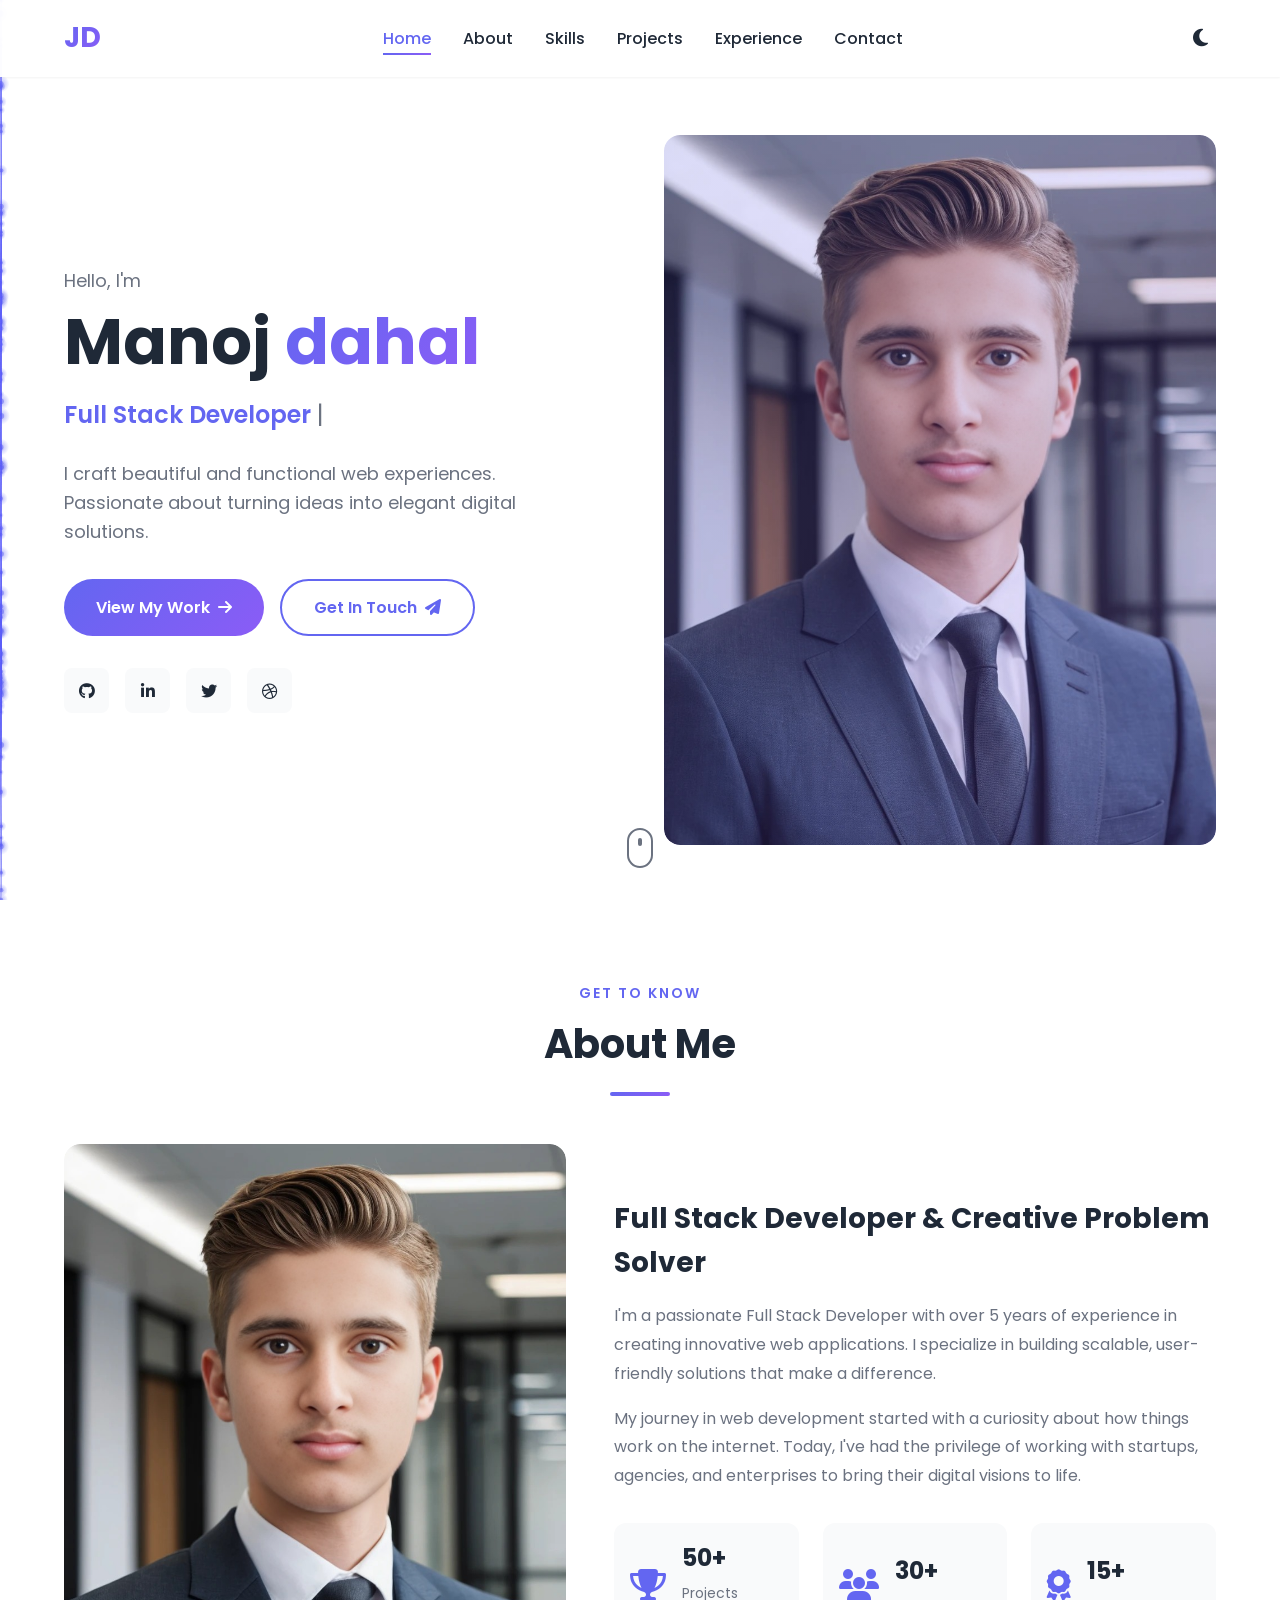
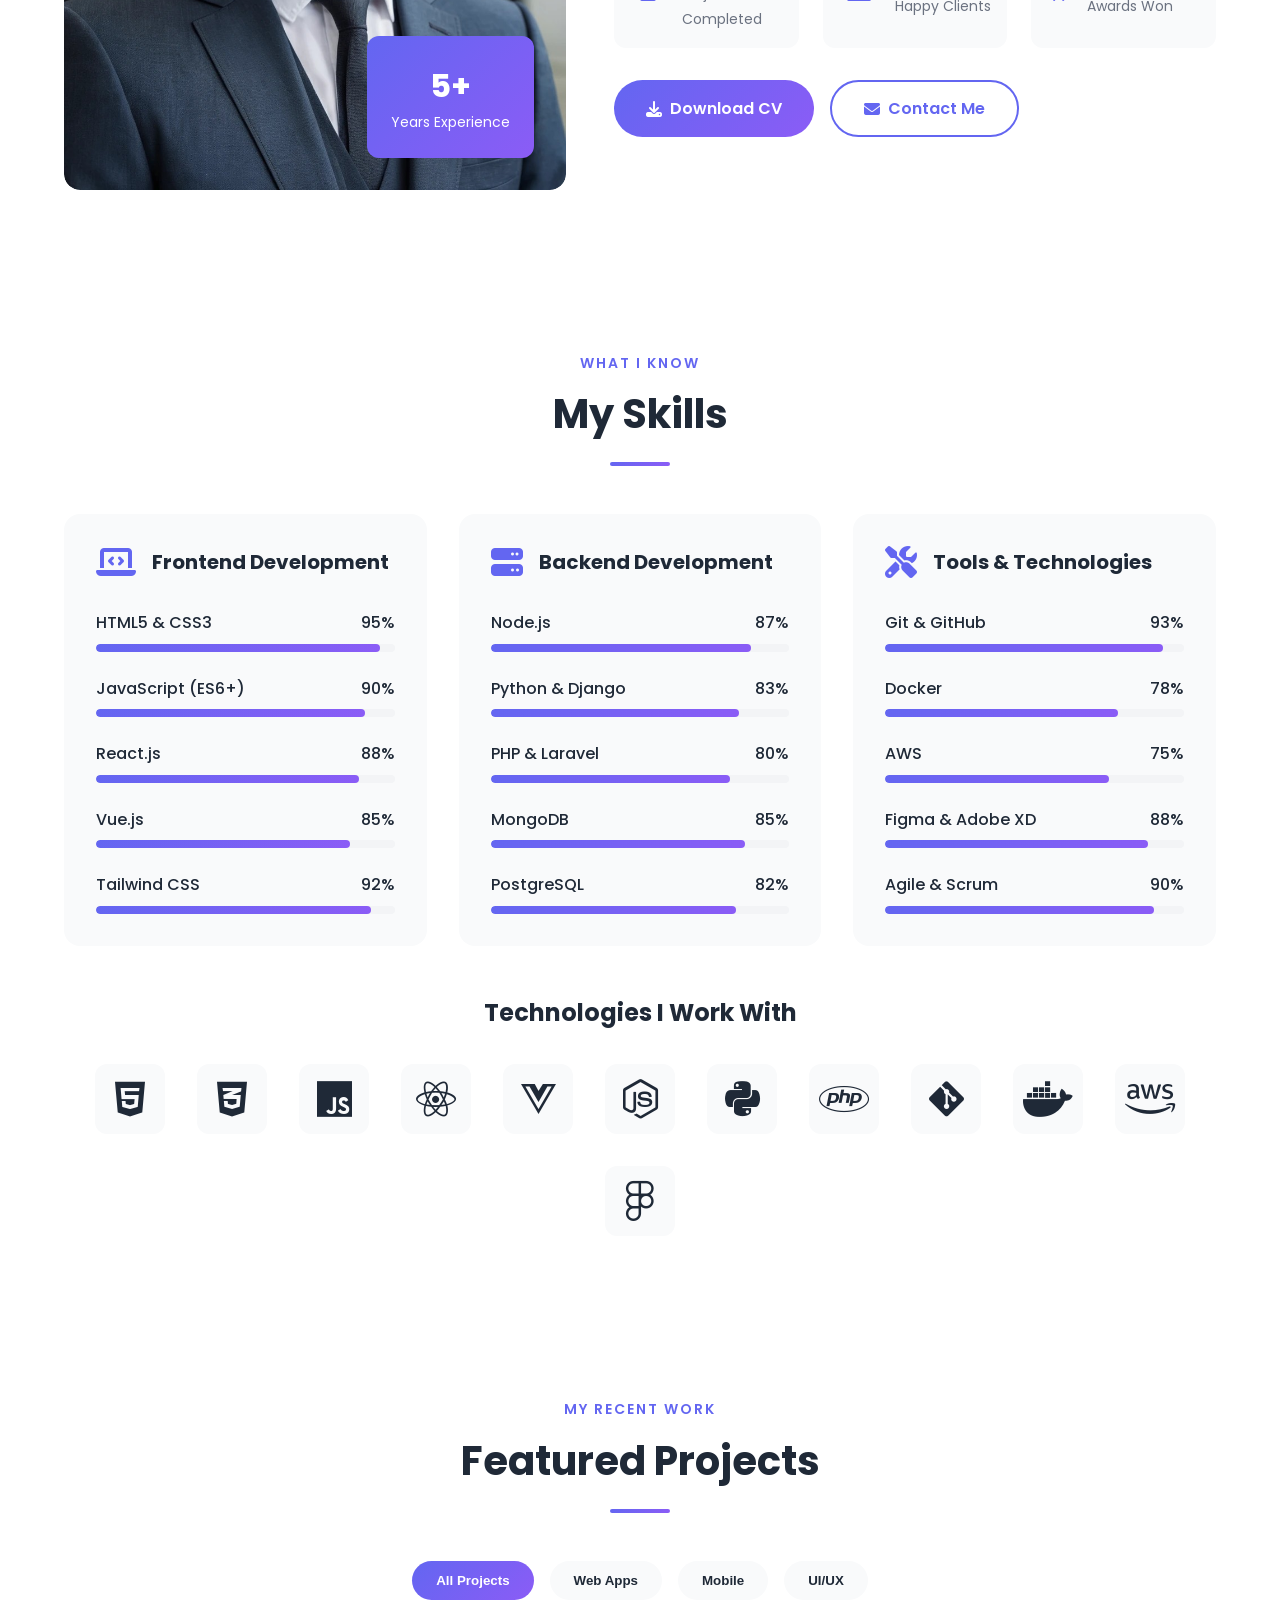
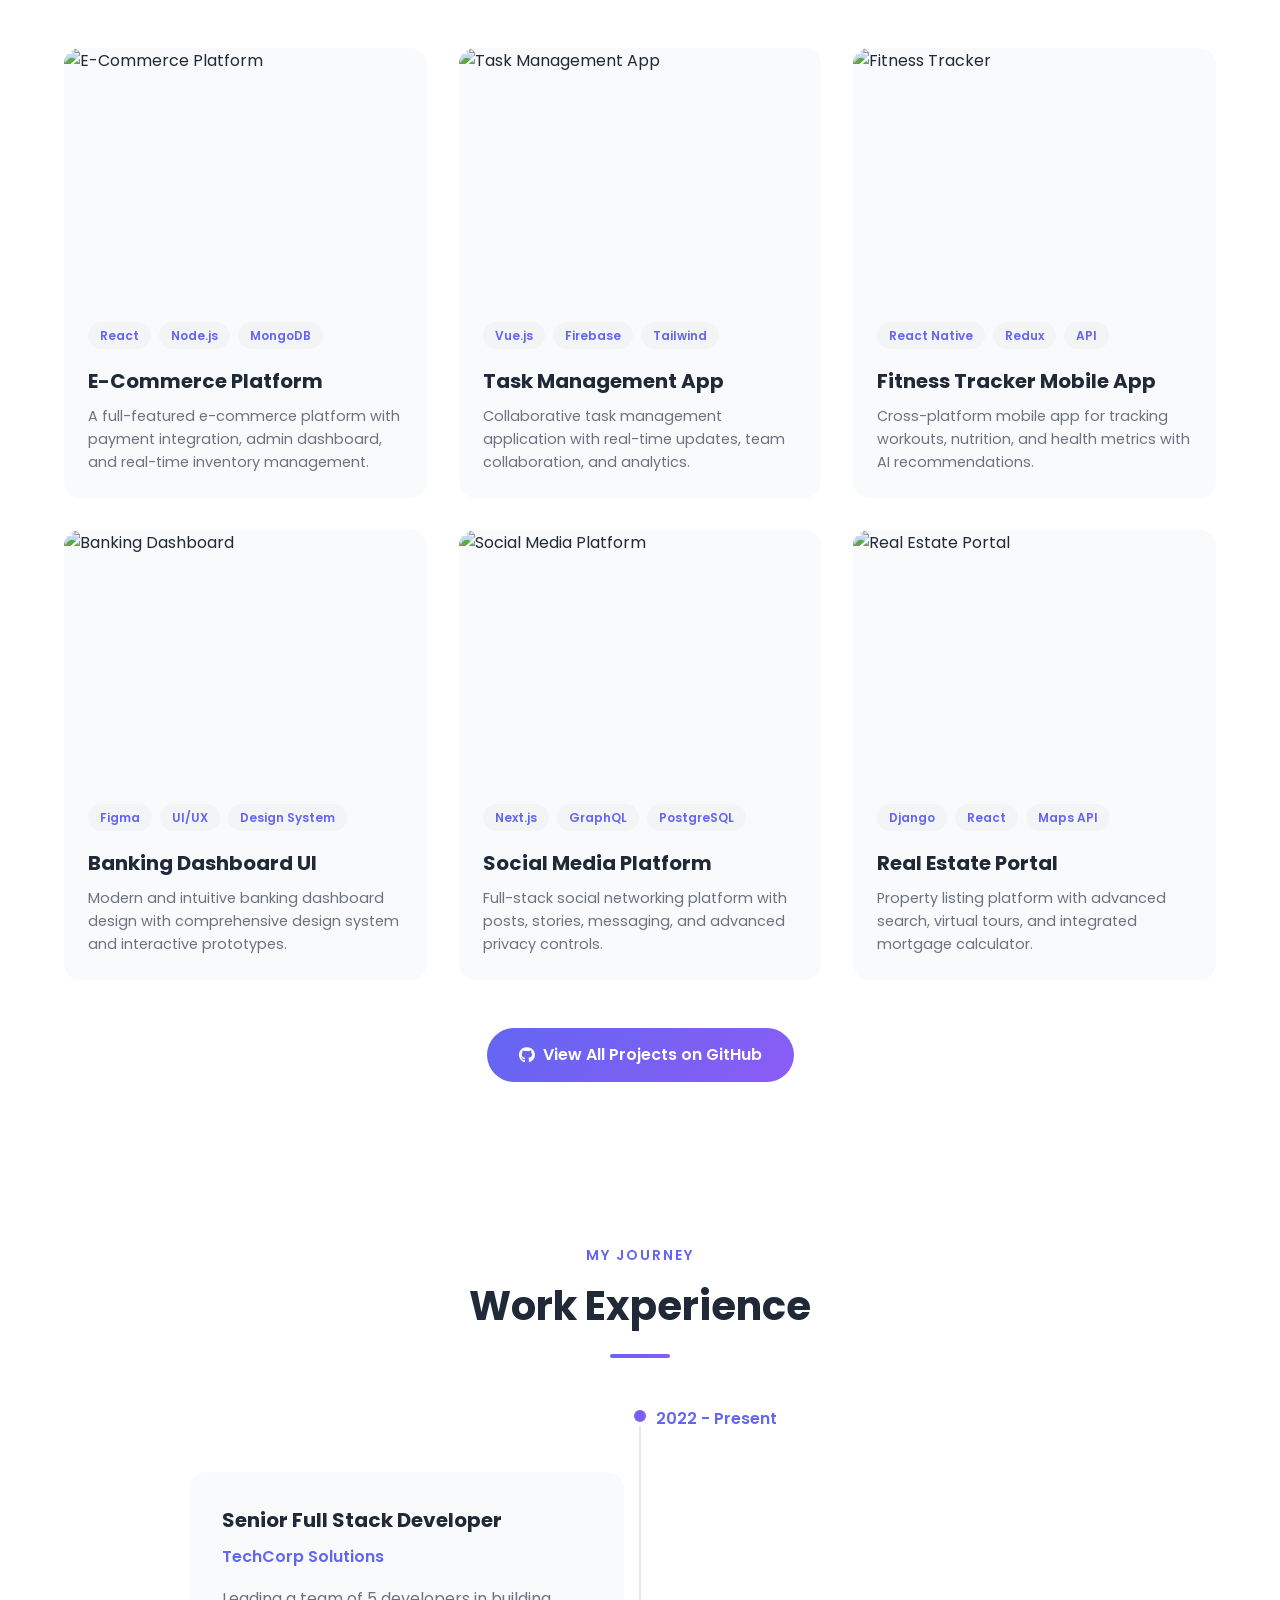
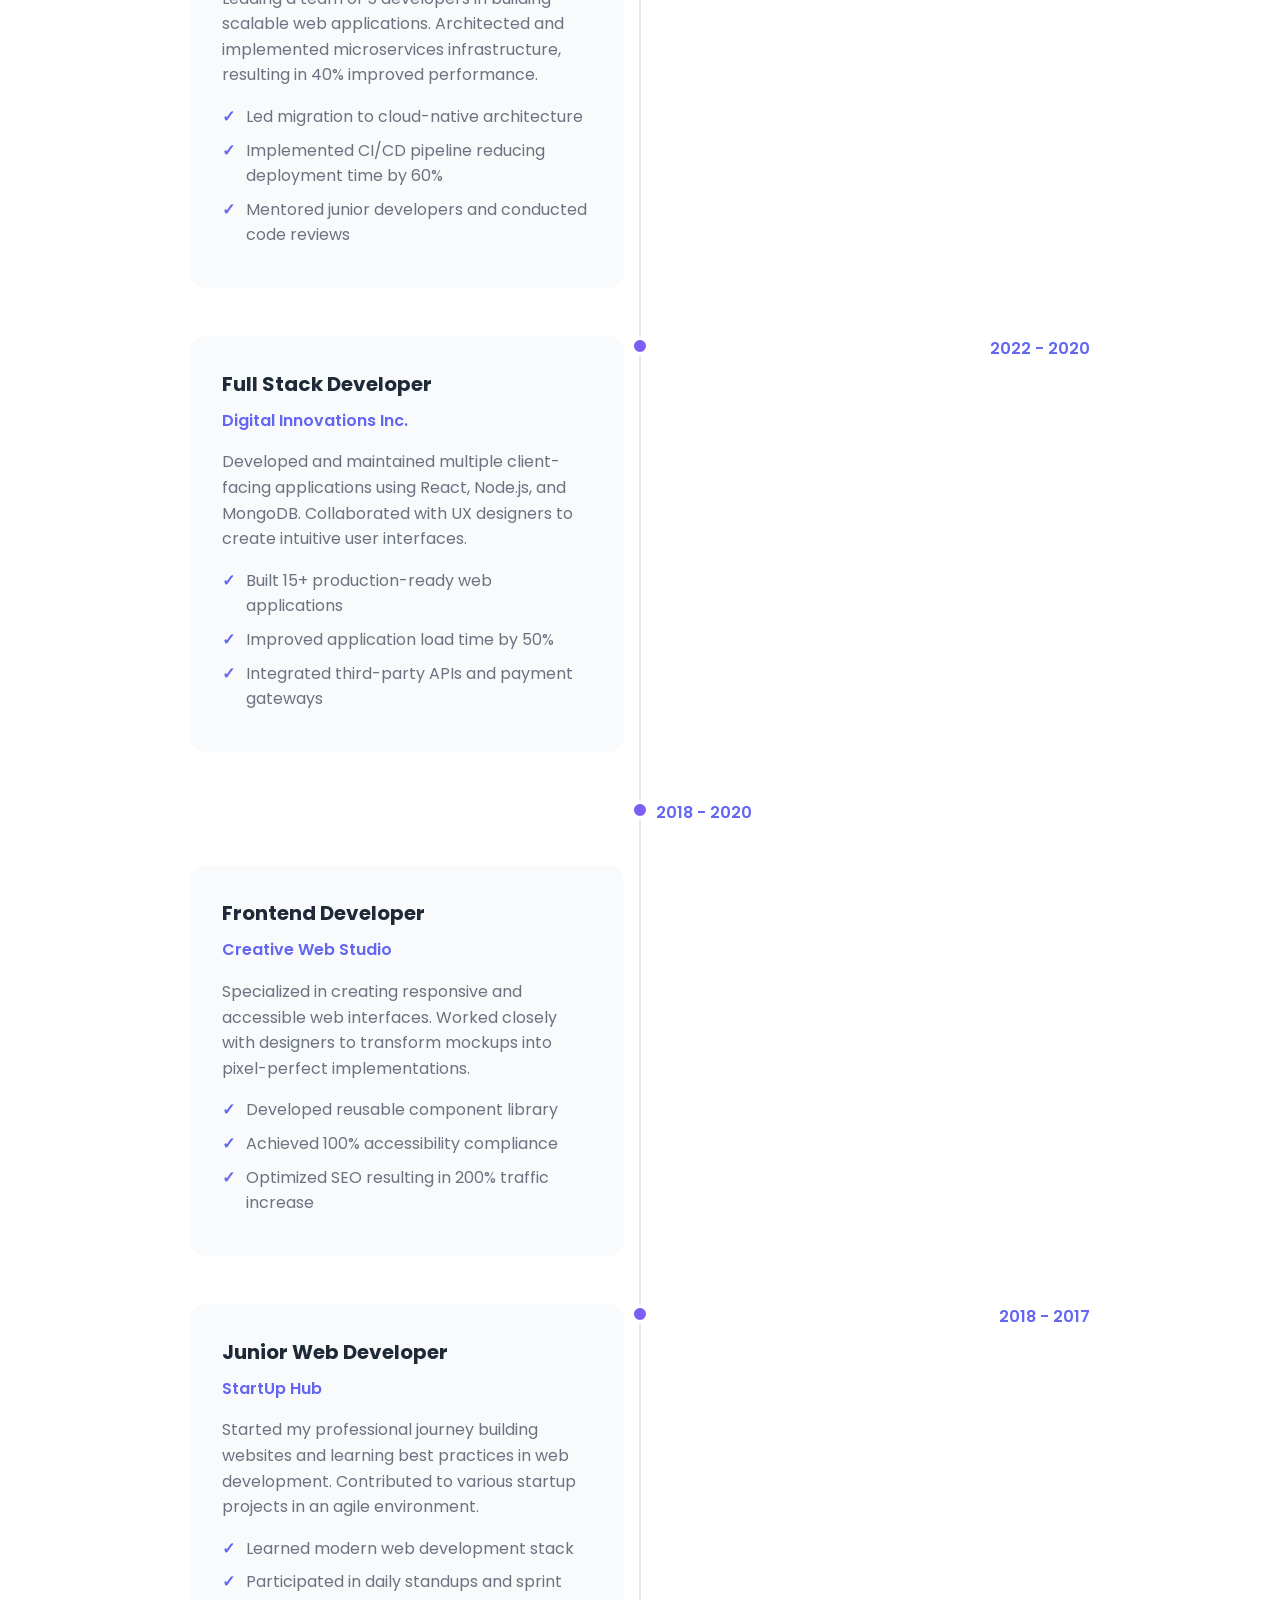
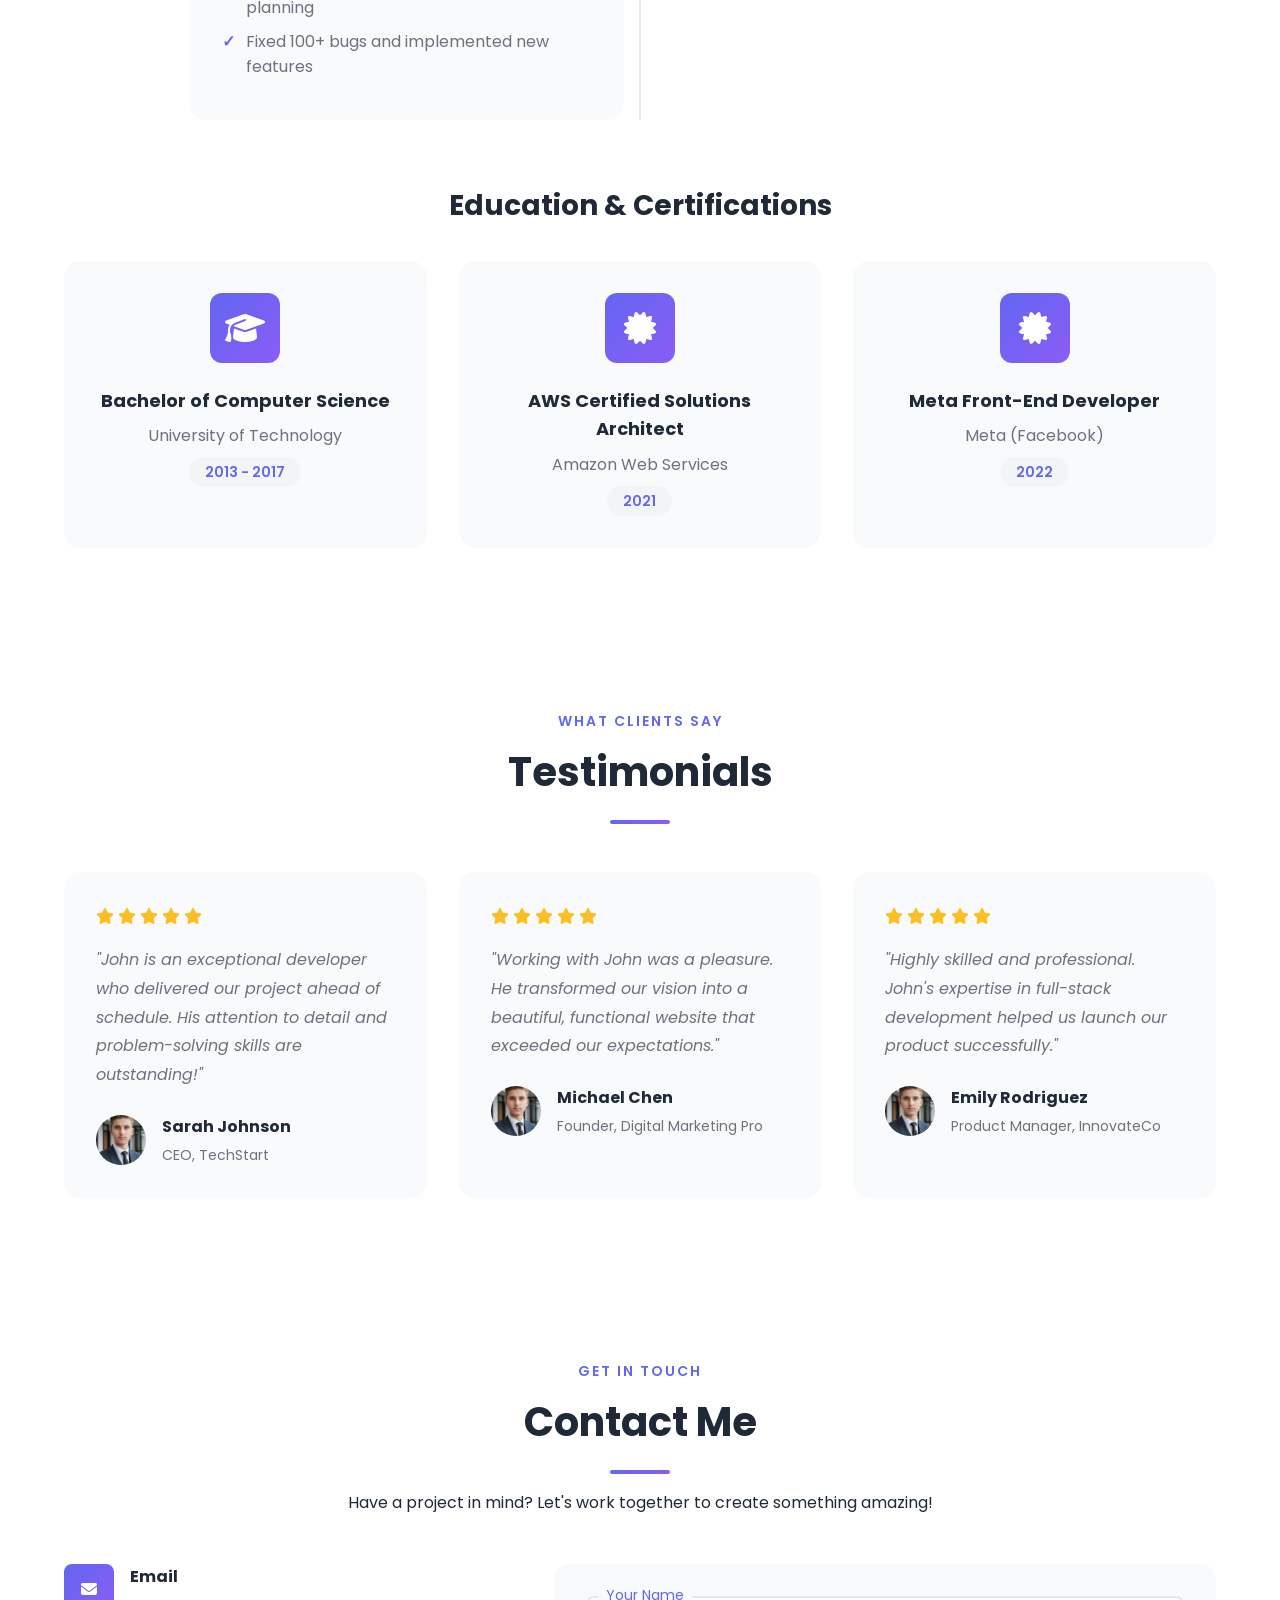
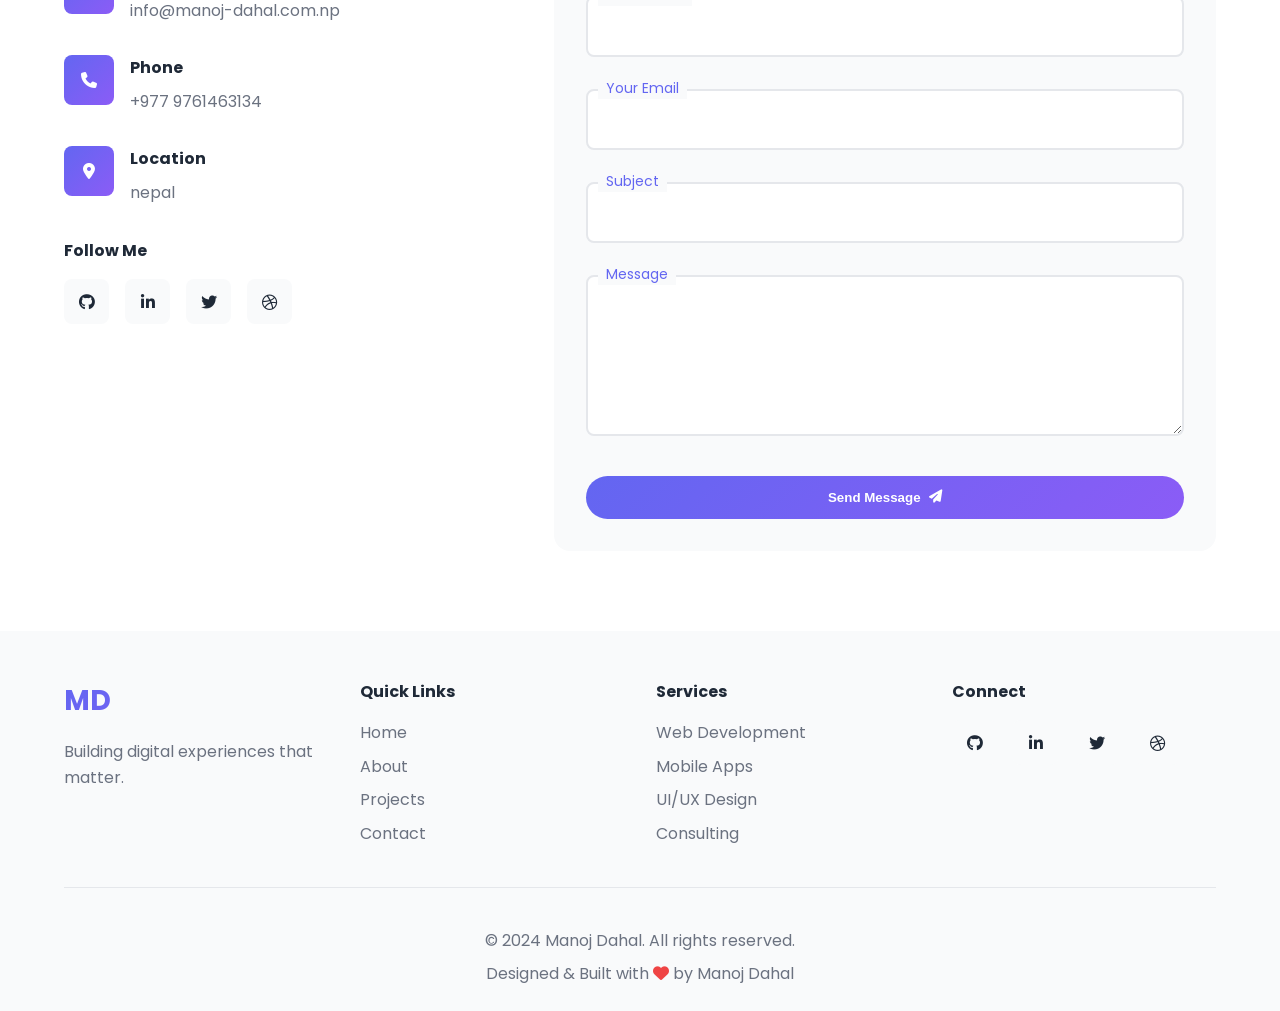
==== commit 36fbdee2: "Update index.html" ====
--- a/index.html
+++ b/index.html
@@ -821,7 +821,7 @@
                         </div>
                         <div class="contact-text">
                             <h4>Email</h4>
-                            <p>john.doe@example.com</p>
+                            <p>info@manoj-dahal.com.np</p>
                         </div>
                     </div>
 
@@ -831,7 +831,7 @@
                         </div>
                         <div class="contact-text">
                             <h4>Phone</h4>
-                            <p>+1 (555) 123-4567</p>
+                            <p>+977 9761463134</p>
                         </div>
                     </div>
 
@@ -841,7 +841,7 @@
                         </div>
                         <div class="contact-text">
                             <h4>Location</h4>
-                            <p>San Francisco, CA, USA</p>
+                            <p>nepal</p>
                         </div>
                     </div>
 
@@ -964,4 +964,4 @@
     <script src="js/particles.js"></script>
     <script src="js/main.js"></script>
 </body>
-</html>+</html>
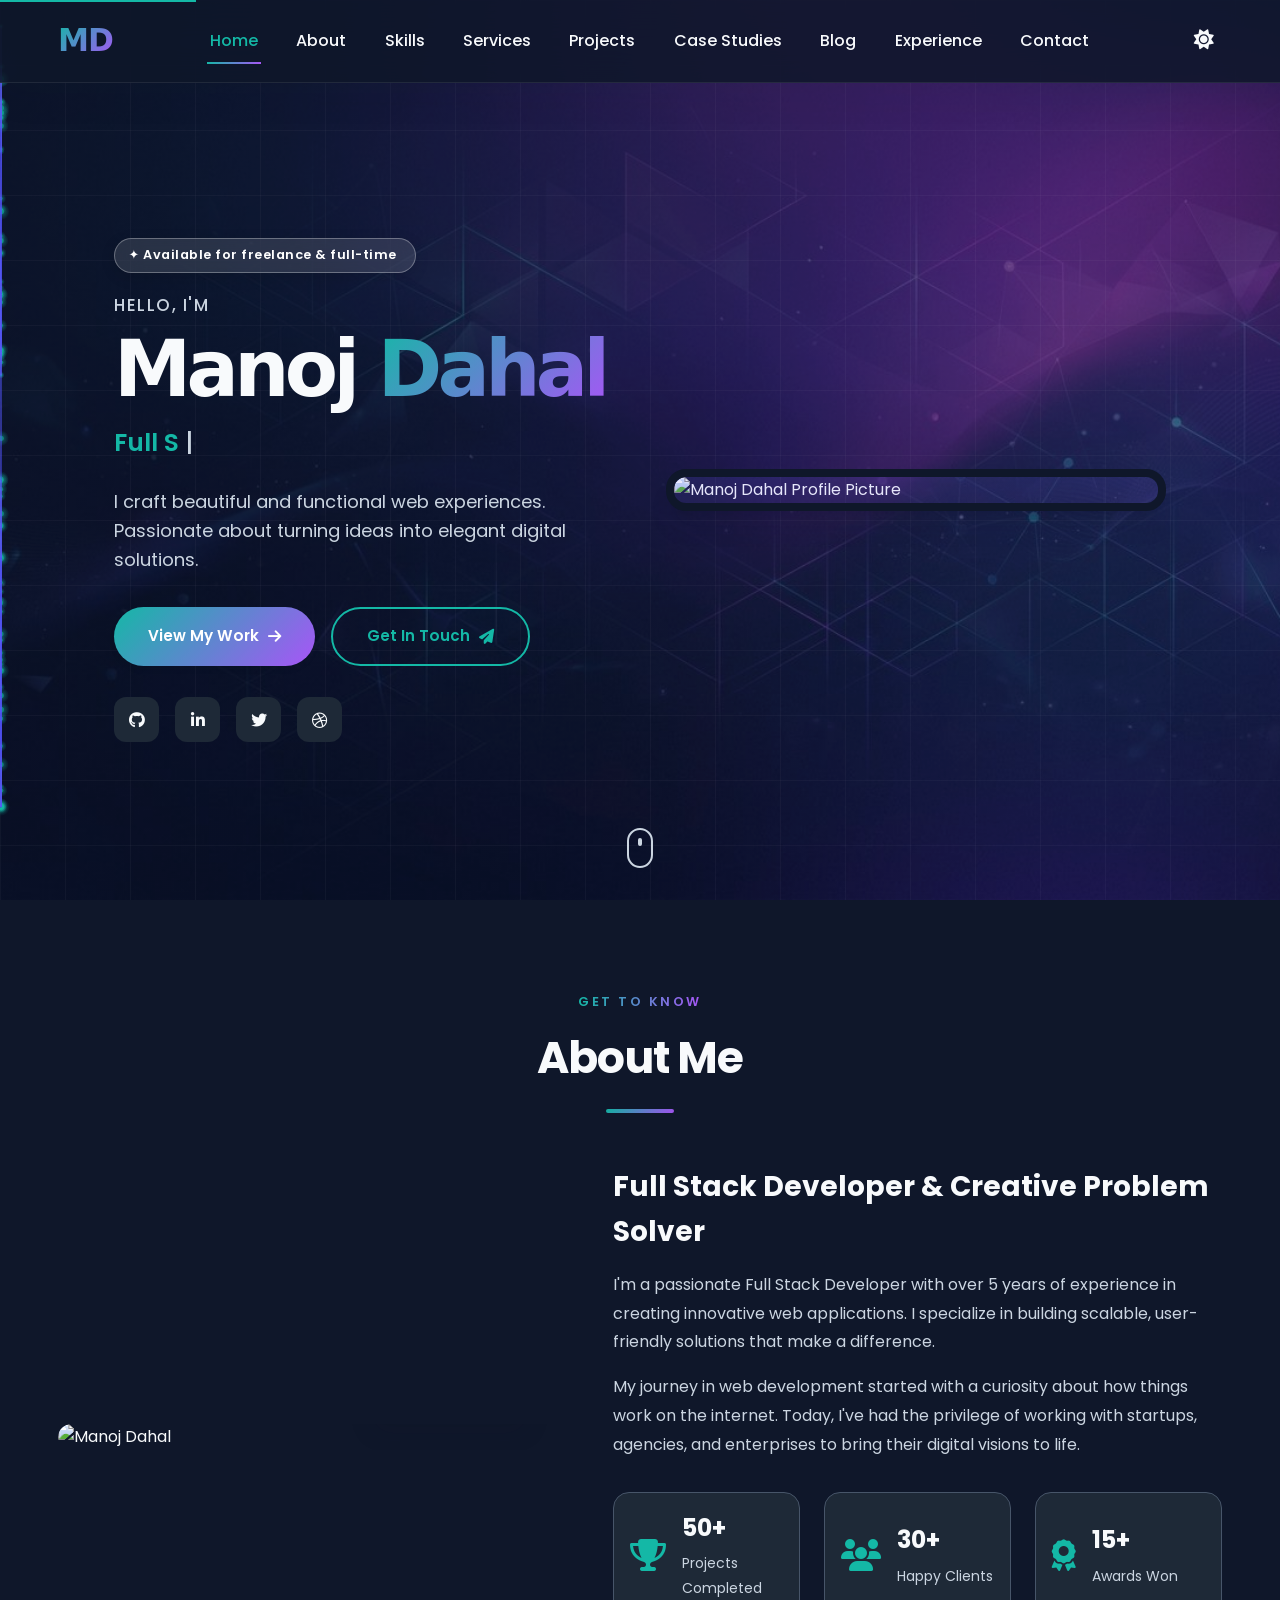
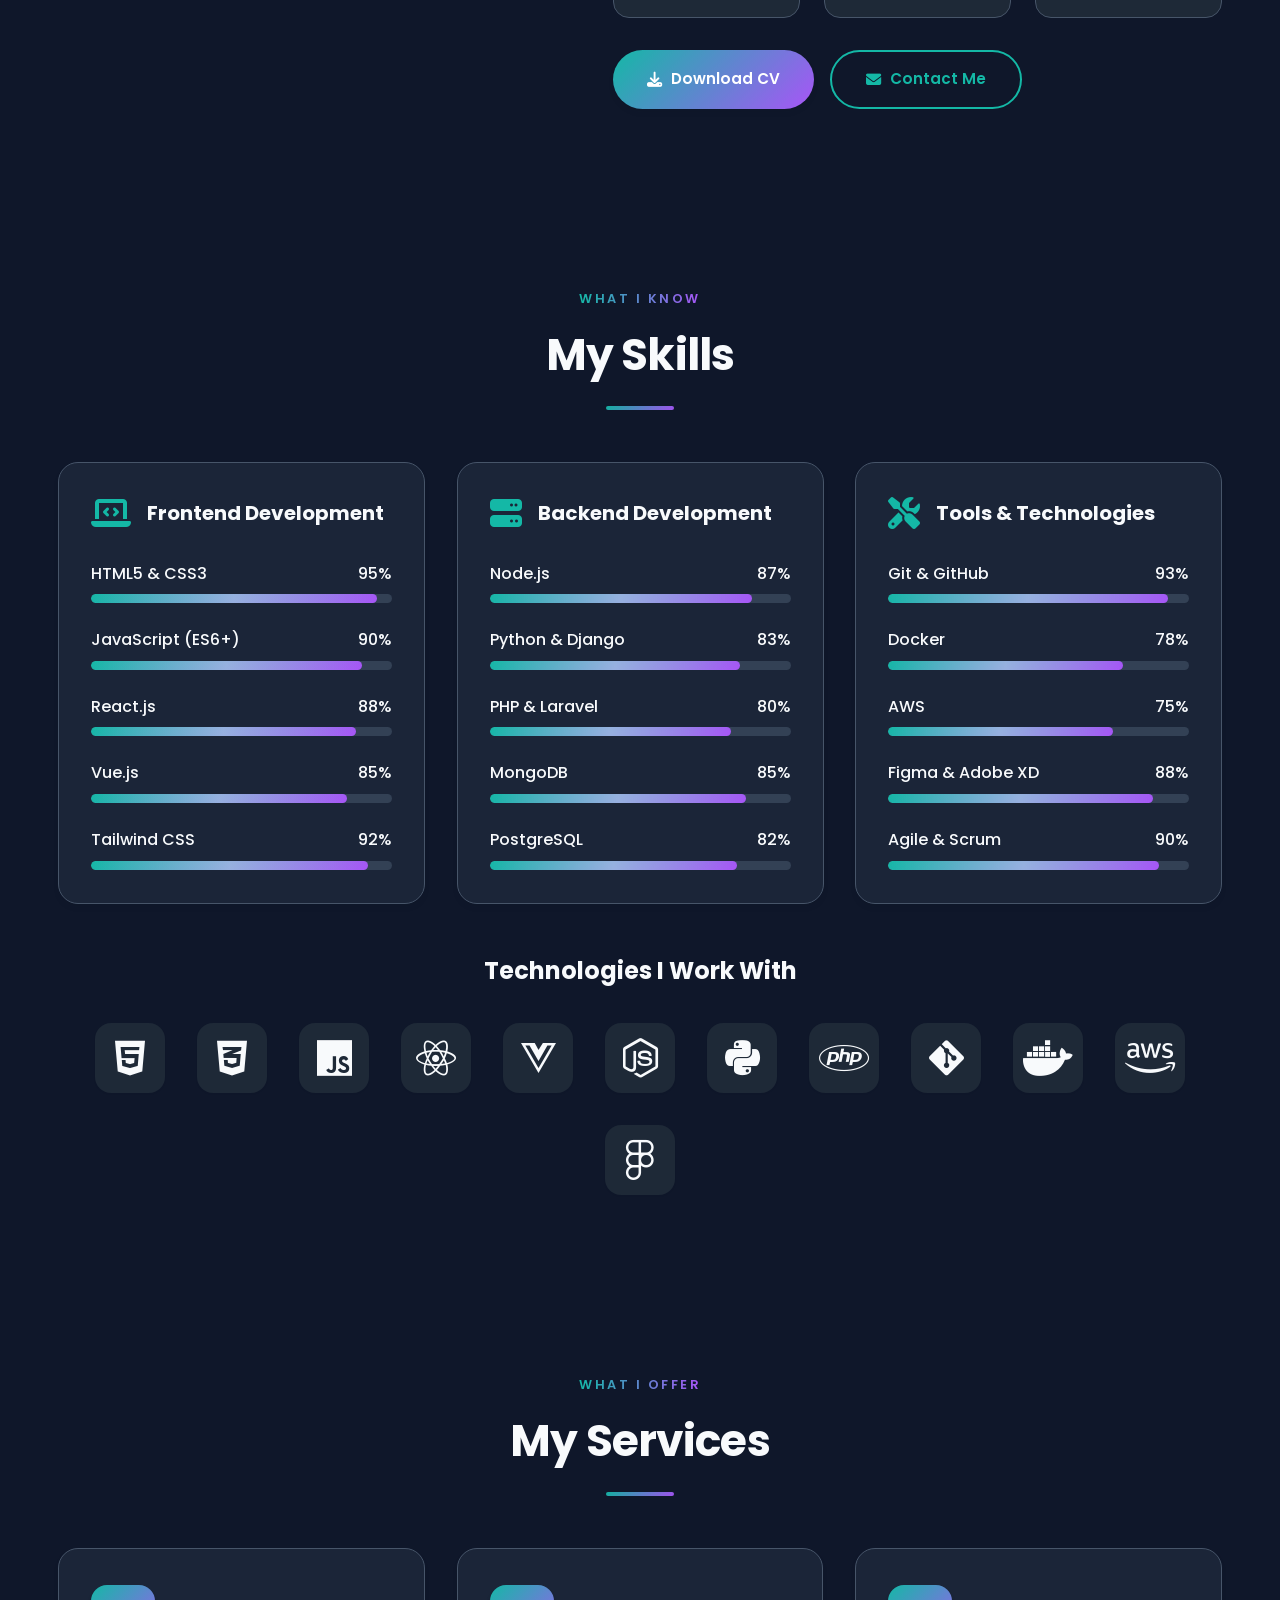
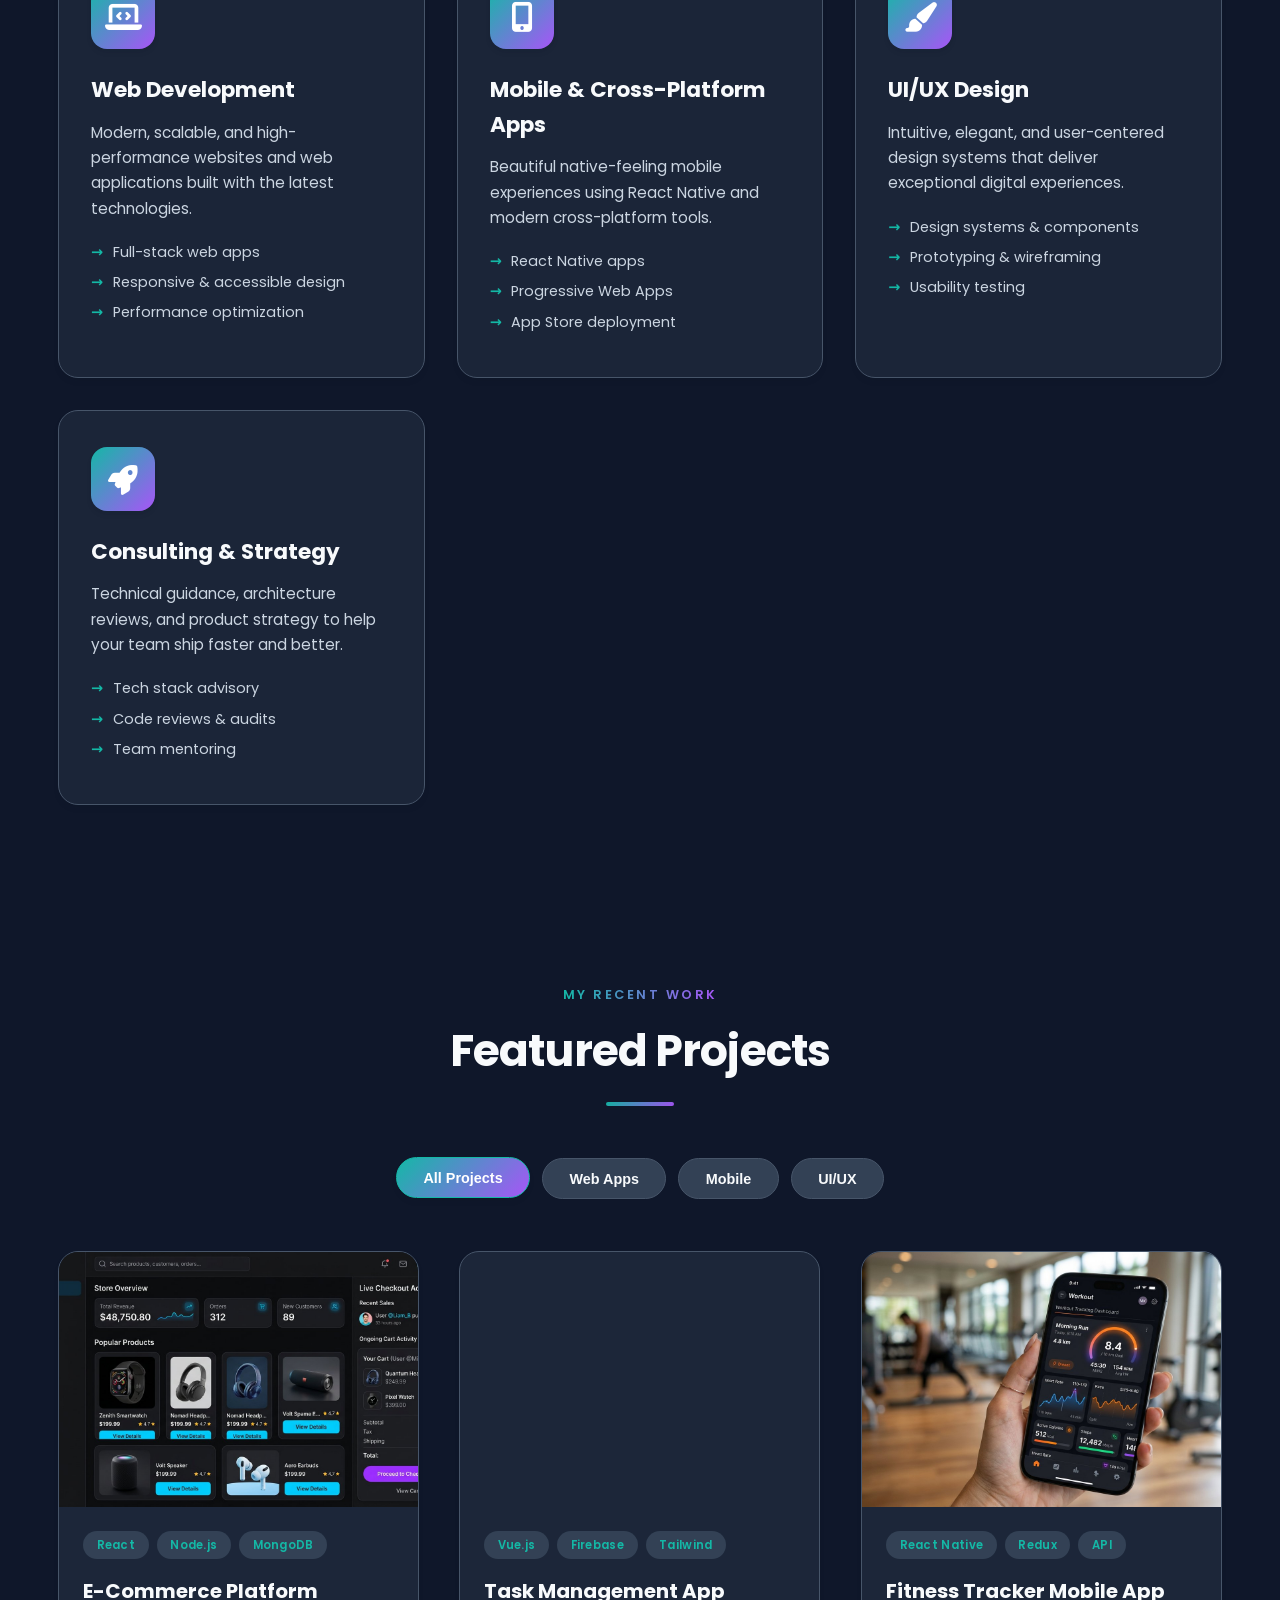
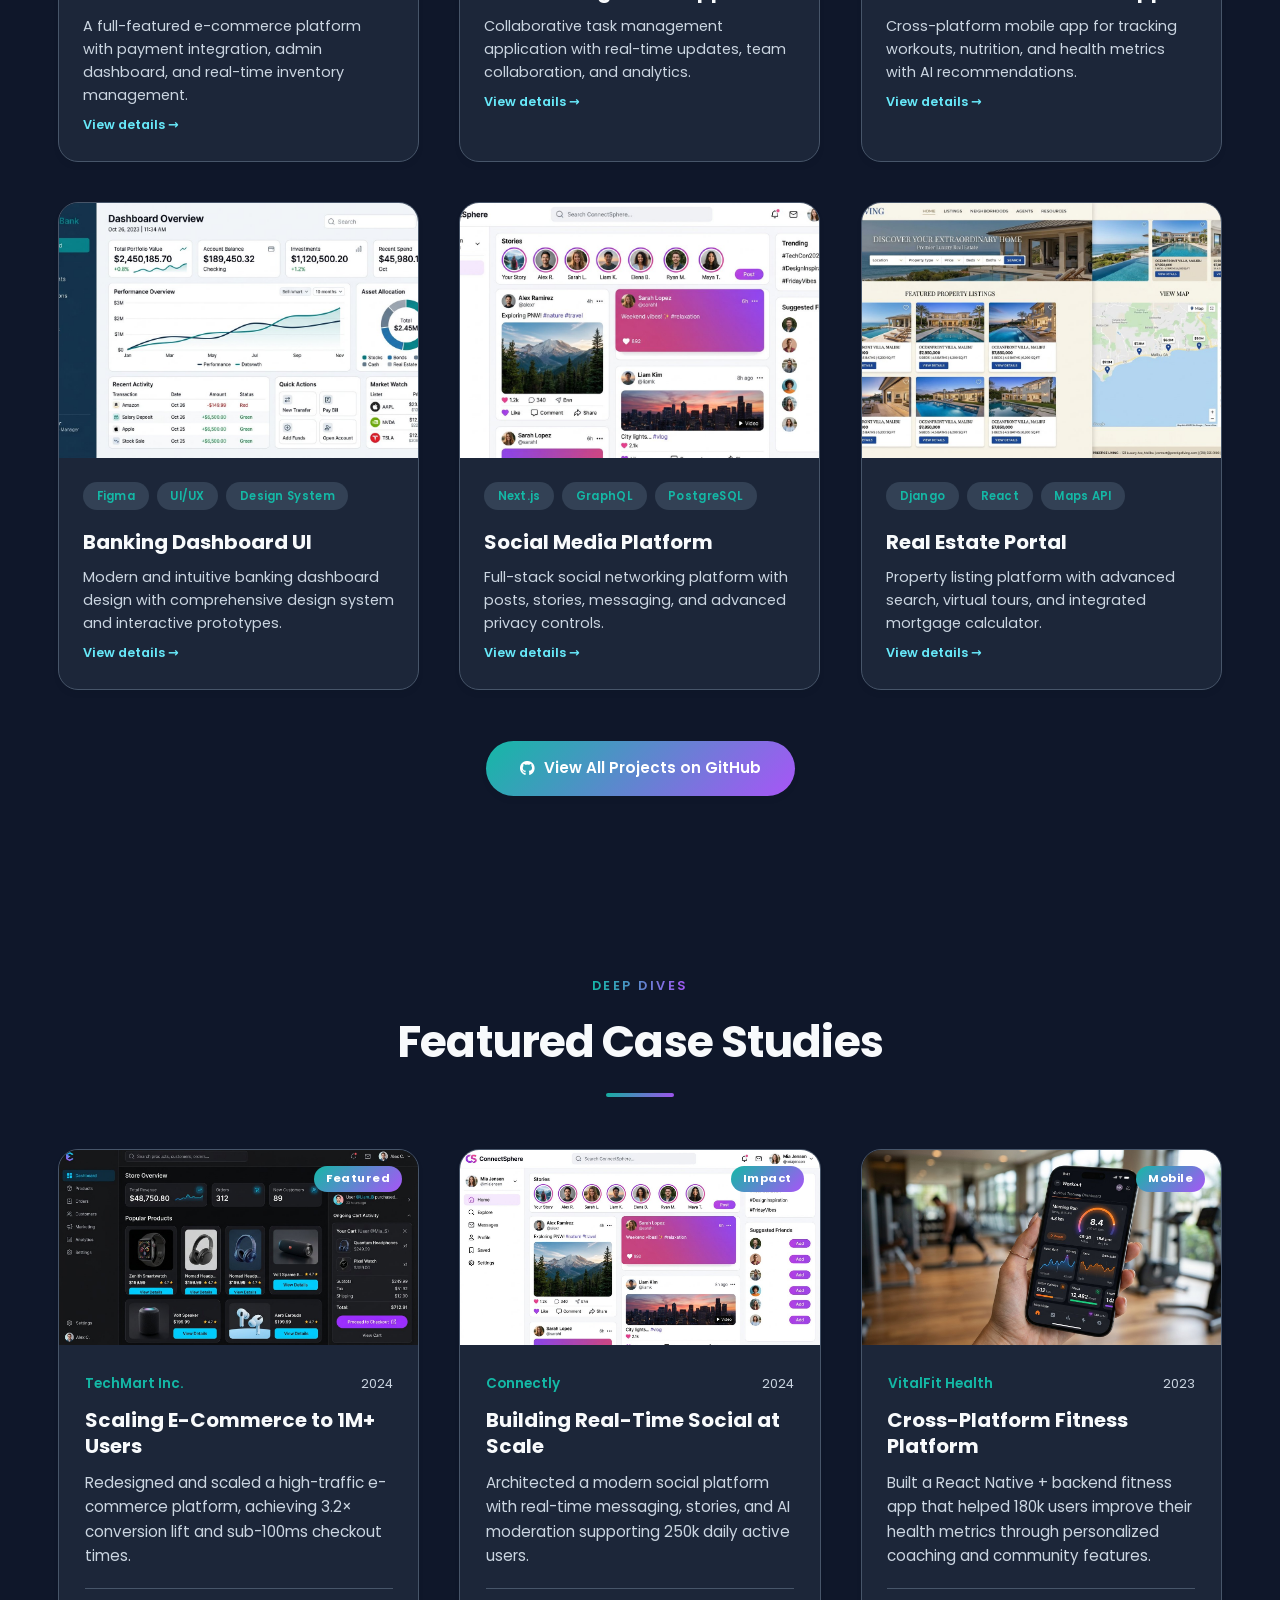
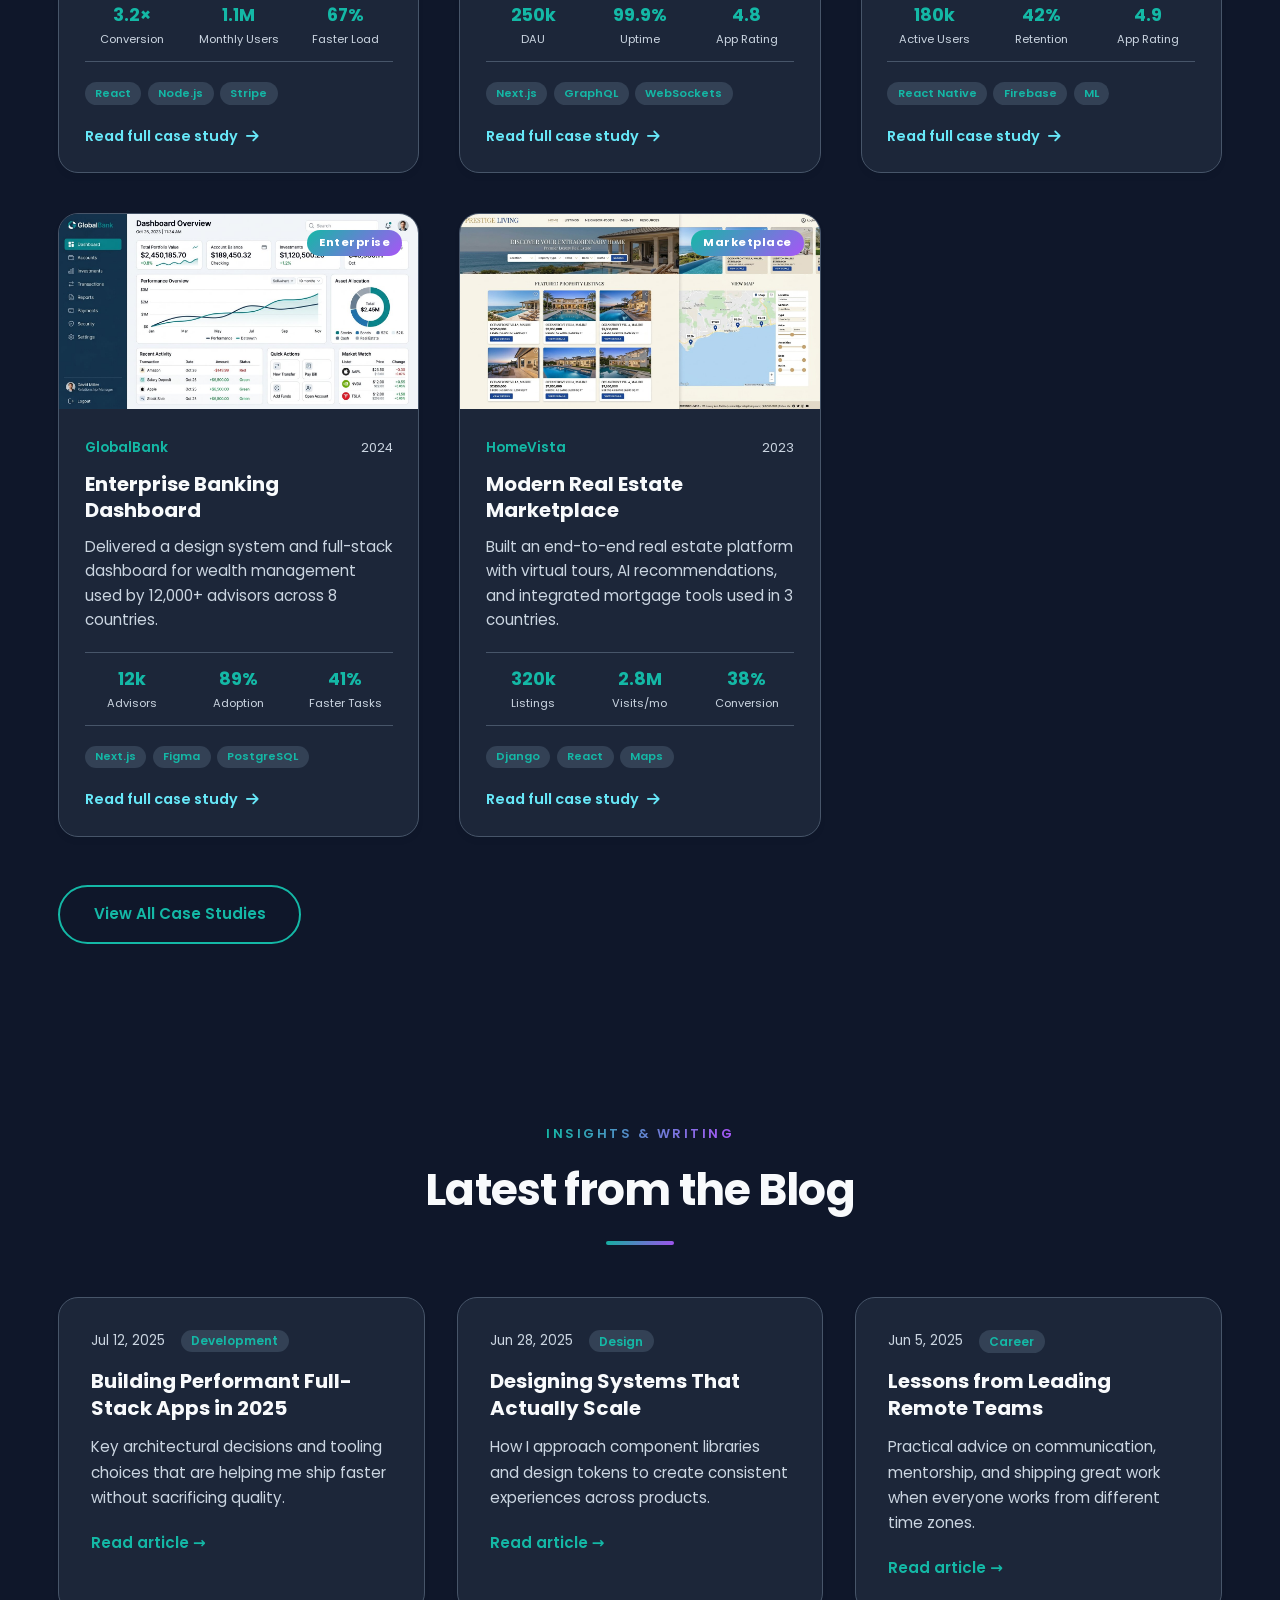
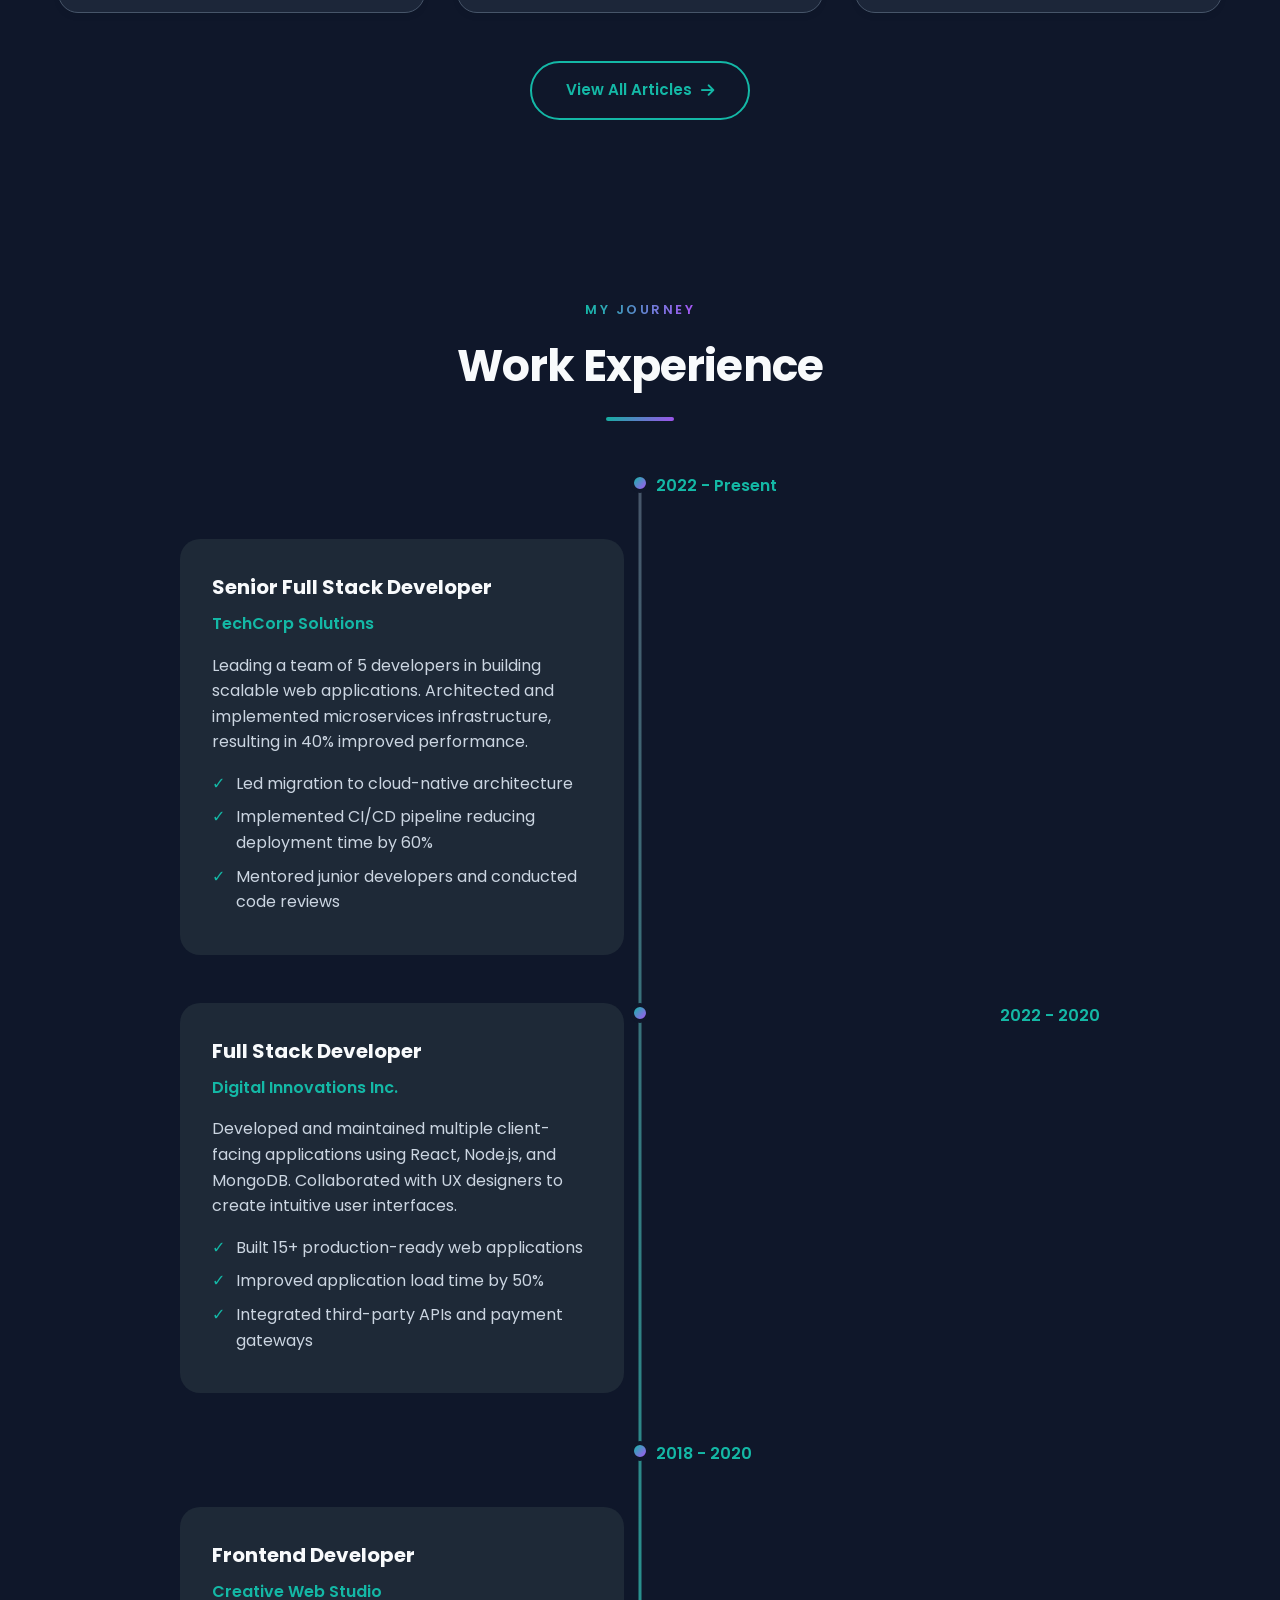
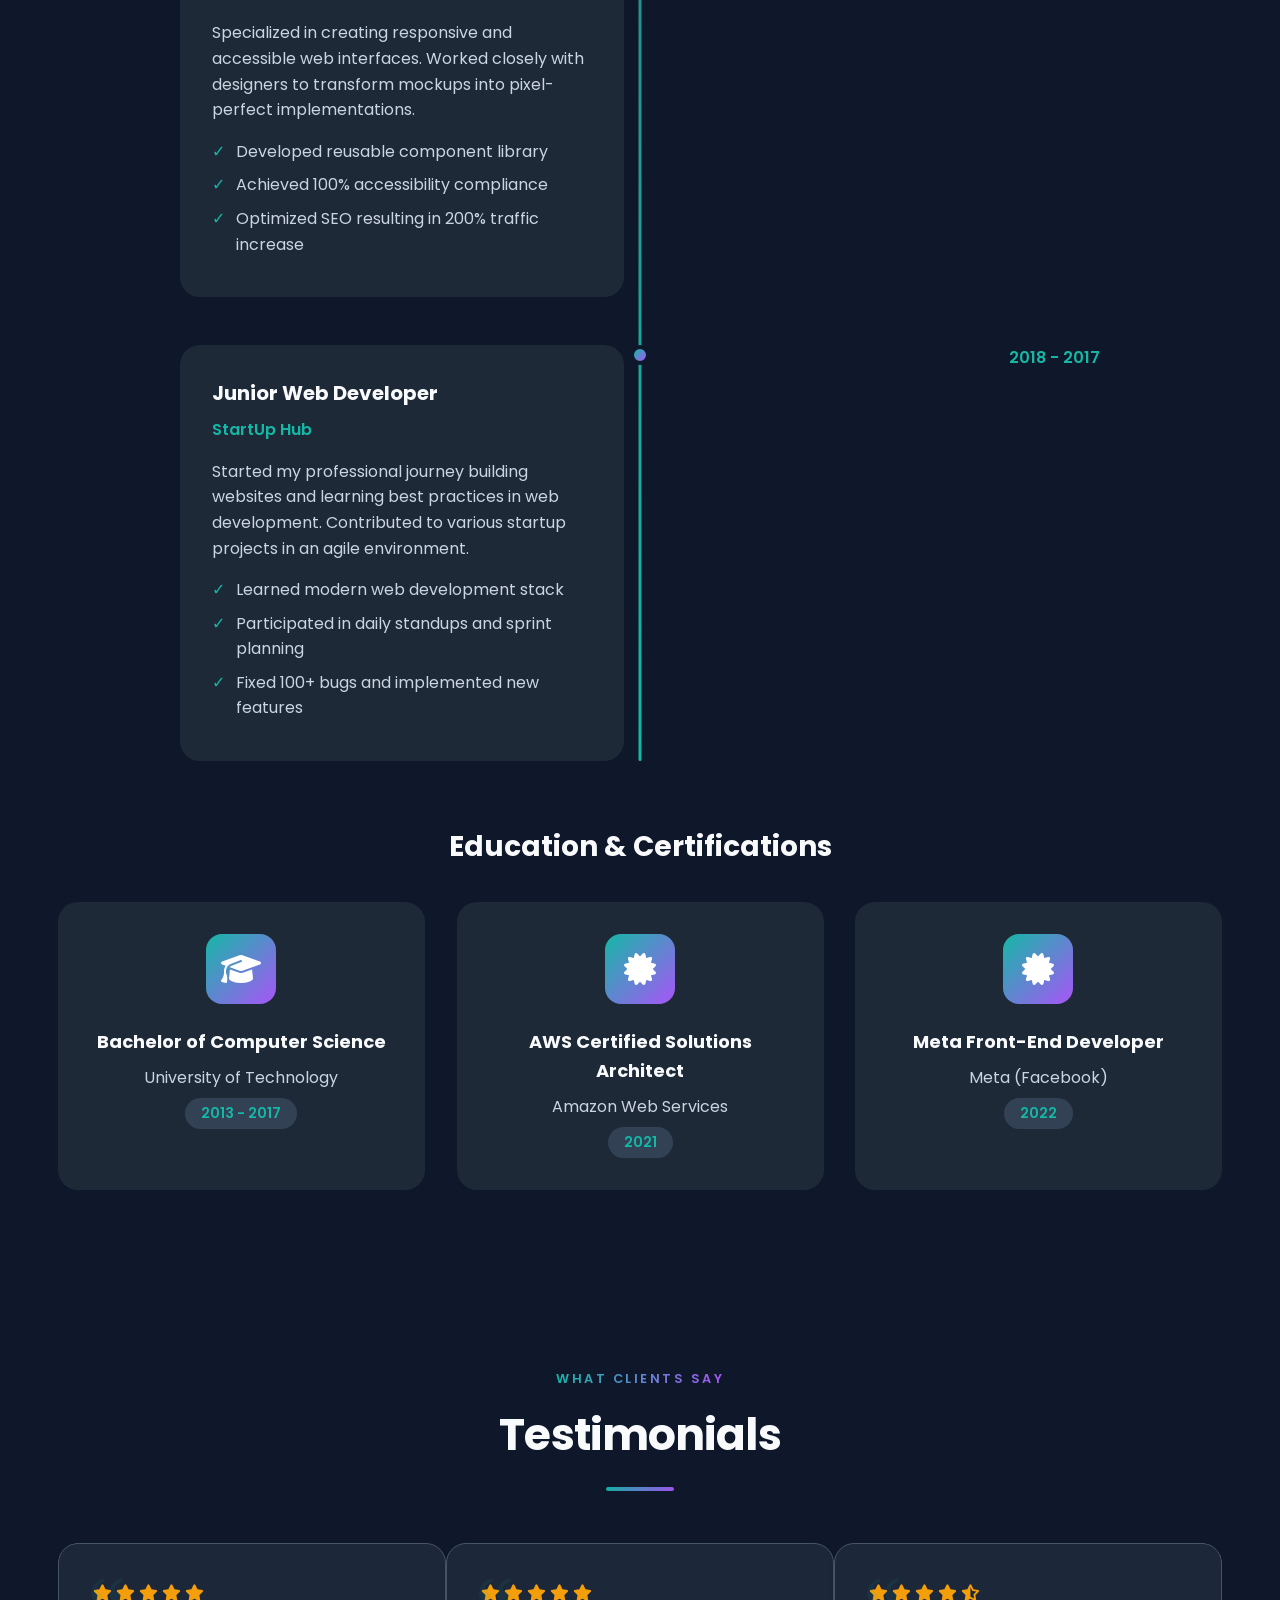
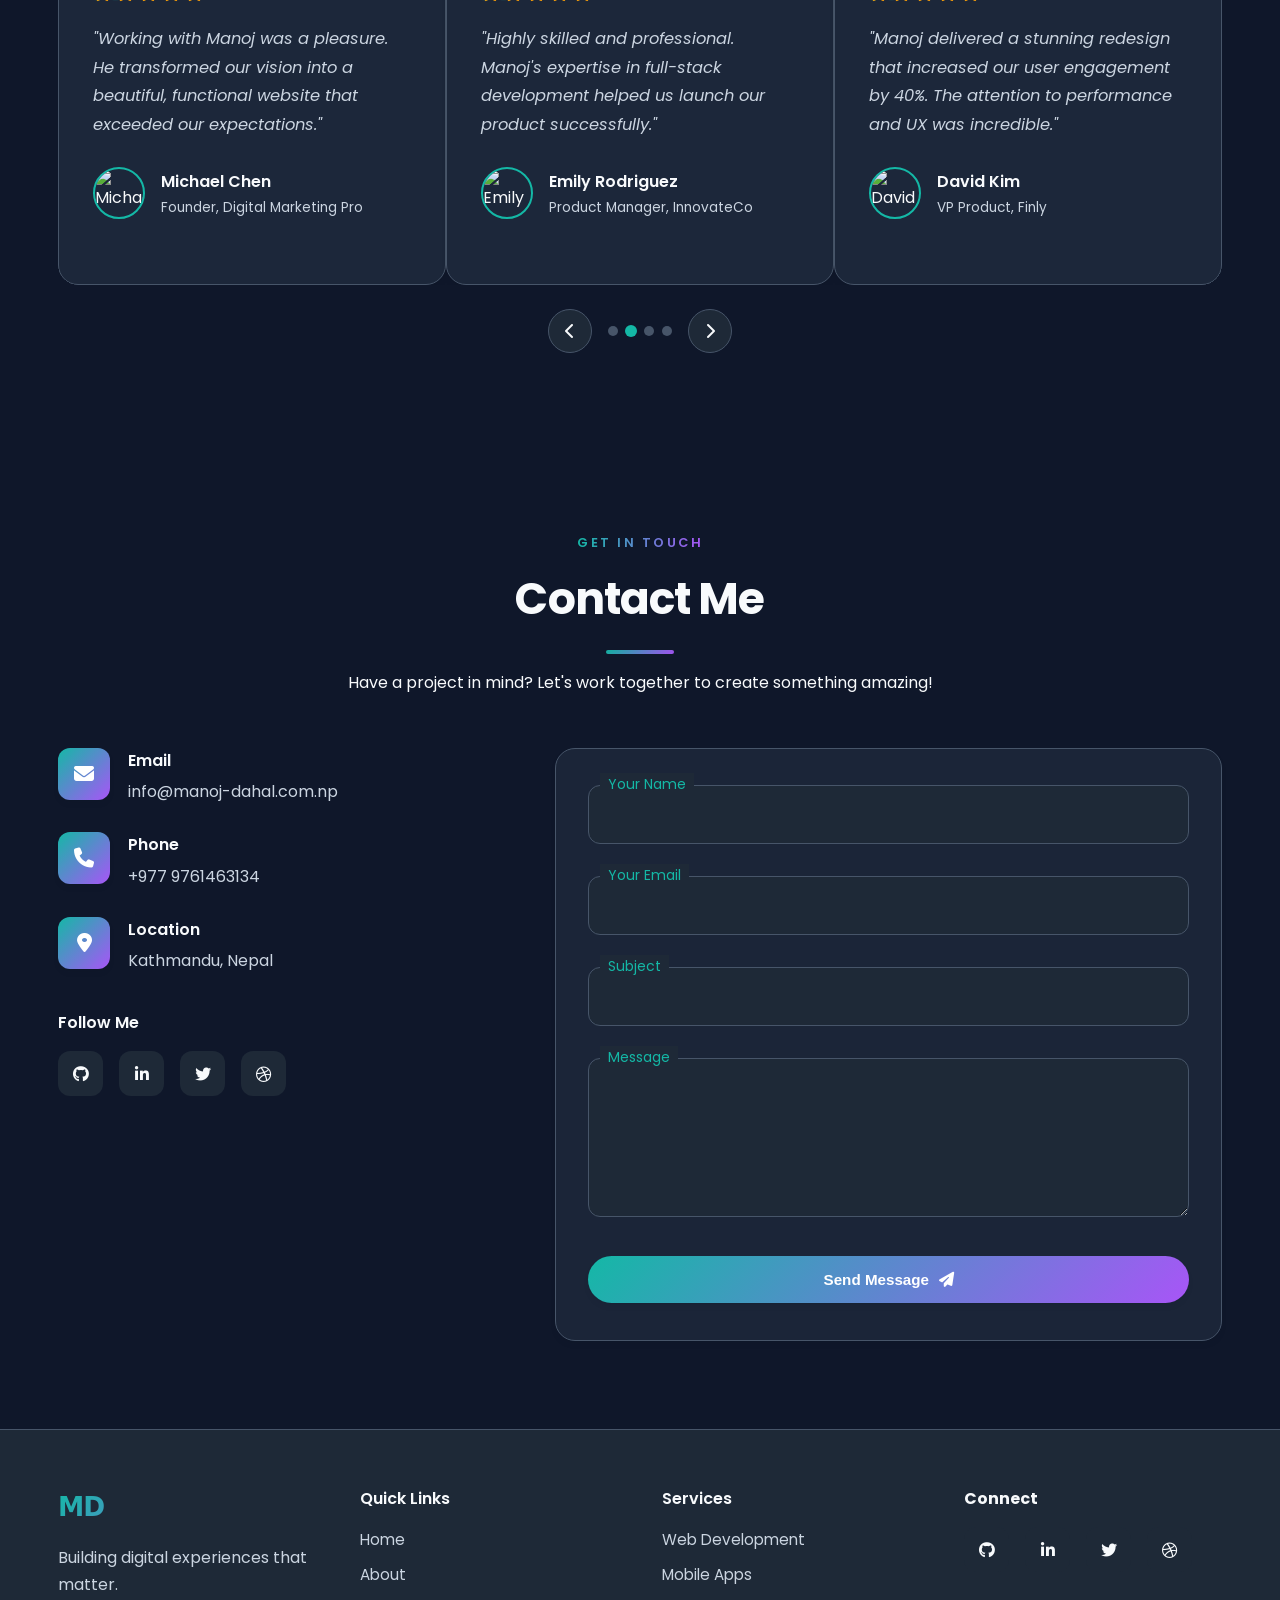
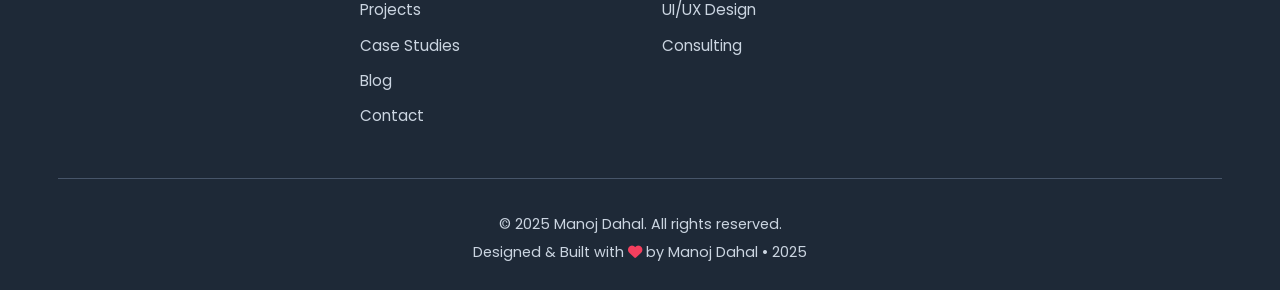
==== commit a85e5b25: "feat: complete premium portfolio redesign with blog, case studies, modals, accessibility, and perfor" ====
--- a/index.html
+++ b/index.html
@@ -3,20 +3,22 @@
 <head>
     <meta charset="UTF-8">
     <meta name="viewport" content="width=device-width, initial-scale=1.0">
-    <meta name="description" content=" Full Stack Developer Portfolio">
-    <meta name="keywords" content="web developer, portfolio, full stack, javascript, react">
-    <meta name="author" content="Manoj Dahal">
-    
-    <!-- Open Graph Meta Tags -->
-    <meta property="og:title" content="Portfolio">
-    <meta property="og:description" content="Full Stack Developer & UI/UX Designer">
-    <meta property="og:type" content="website">
-    <meta property="og:url" content="https://yourwebsite.com">
-    
-    <title> Full Stack Developer Portfolio</title>
-    
-    <!-- Favicon -->
-    <link rel="icon" type="image/x-icon" href="assets/favicon.ico">
+    <meta name="description" content="Manoj Dahal - Full Stack Developer &amp; UI/UX Designer | Portfolio">
+    <meta name="keywords" content="Manoj Dahal, full stack developer, portfolio, web developer, React, Node.js, Nepal">
+    <meta name="author" content="Manoj Dahal">
+    
+    <!-- Open Graph Meta Tags -->
+    <meta property="og:title" content="Manoj Dahal | Full Stack Developer">
+    <meta property="og:description" content="Passionate Full Stack Developer building beautiful and functional web experiences. View my projects and get in touch.">
+    <meta property="og:type" content="website">
+    <meta property="og:url" content="https://manoj-dahal.com.np">
+    <meta property="og:image" content="https://raw.githubusercontent.com/manoj-dahal/portfolio/refs/heads/main/images/profile.jpg">
+    
+    <title>Manoj Dahal | Full Stack Developer</title>
+    
+    <!-- Favicon -->
+    <link rel="icon" type="image/png" href="assets/favicon.png">
+    <link rel="apple-touch-icon" href="assets/favicon.png">
     
     <!-- Google Fonts -->
     <link rel="preconnect" href="https://fonts.googleapis.com">
@@ -33,7 +35,9 @@
     <link rel="stylesheet" href="css/style.css">
     <link rel="stylesheet" href="css/responsive.css">
 </head>
-<body>
+<body class="dark-mode">
+    <!-- Skip to main content for accessibility -->
+    <a href="#home" class="skip-link">Skip to main content</a>
     
     <!-- Preloader -->
     <div id="preloader">
@@ -48,17 +52,20 @@
         <div class="container">
             <div class="nav-wrapper">
                 <a href="#home" class="logo">
-                    <span class="logo-text">JD</span>
+                    <span class="logo-text">MD</span>
                 </a>
                 
                 <ul class="nav-menu" id="navMenu">
                     <li><a href="#home" class="nav-link active">Home</a></li>
                     <li><a href="#about" class="nav-link">About</a></li>
-                    <li><a href="#skills" class="nav-link">Skills</a></li>
-                    <li><a href="#projects" class="nav-link">Projects</a></li>
-                    <li><a href="#experience" class="nav-link">Experience</a></li>
-                    <li><a href="#contact" class="nav-link">Contact</a></li>
-                </ul>
+                    <li><a href="#skills" class="nav-link">Skills</a></li>
+                    <li><a href="#services" class="nav-link">Services</a></li>
+                    <li><a href="#projects" class="nav-link">Projects</a></li>
+                    <li><a href="#case-studies" class="nav-link">Case Studies</a></li>
+                    <li><a href="blog.html" class="nav-link">Blog</a></li>
+                    <li><a href="#experience" class="nav-link">Experience</a></li>
+                    <li><a href="#contact" class="nav-link">Contact</a></li>
+                </ul>
 
                 <div class="nav-buttons">
                     <button class="theme-toggle" id="themeToggle" aria-label="Toggle theme">
@@ -74,15 +81,19 @@
         </div>
     </nav>
 
-    <!-- Hero Section -->
-    <section id="home" class="hero">
-        <div class="hero-particles" id="particles"></div>
-        <div class="container">
-            <div class="hero-content" data-aos="fade-up">
-                <p class="hero-subtitle">Hello, I'm</p>
-                <h1 class="hero-title">
-                    Manoj <span class="gradient-text">dahal</span>
-                </h1>
+    <!-- Hero Section -->
+    <section id="home" class="hero">
+        <div class="hero-background" style="background-image: url('images/bg/hero-bg.jpg');"></div>
+        <div class="hero-particles" id="particles"></div>
+        <div class="container">
+            <div class="hero-content" data-aos="fade-up">
+                <div class="hero-badge">
+                    <span>✦ Available for freelance &amp; full-time</span>
+                </div>
+                <p class="hero-subtitle">Hello, I'm</p>
+                <h1 class="hero-title">
+                    Manoj <span class="gradient-text">Dahal</span>
+                </h1>
                 <div class="hero-role">
                     <span class="typing-text" id="typingText"></span>
                     <span class="cursor">|</span>
@@ -118,7 +129,7 @@
             </div>
             <div class="hero-image" data-aos="fade-left" data-aos-delay="200">
                 <div class="image-wrapper">
-                    <img src="images/profile.jpg" alt="John Doe Profile Picture">
+                    <img src="https://raw.githubusercontent.com/manoj-dahal/portfolio/refs/heads/main/images/profile.jpg" alt="Manoj Dahal Profile Picture" loading="eager" fetchpriority="high">
                     <div class="image-overlay"></div>
                 </div>
             </div>
@@ -141,7 +152,7 @@
             <div class="about-content">
                 <div class="about-image" data-aos="fade-right">
                     <div class="about-img-wrapper">
-                        <img src="images/profile.jpg" alt="About Me">
+                        <img src="https://raw.githubusercontent.com/manoj-dahal/portfolio/refs/heads/main/images/profile.jpg" alt="Manoj Dahal" loading="lazy" decoding="async">
                         <div class="experience-badge">
                             <span class="badge-number">5+</span>
                             <span class="badge-text">Years Experience</span>
@@ -162,29 +173,29 @@
                         startups, agencies, and enterprises to bring their digital visions to life.
                     </p>
                     
-                    <div class="about-stats">
-                        <div class="stat-item">
-                            <i class="fas fa-trophy"></i>
-                            <div>
-                                <h4>50+</h4>
-                                <p>Projects Completed</p>
-                            </div>
-                        </div>
-                        <div class="stat-item">
-                            <i class="fas fa-users"></i>
-                            <div>
-                                <h4>30+</h4>
-                                <p>Happy Clients</p>
-                            </div>
-                        </div>
-                        <div class="stat-item">
-                            <i class="fas fa-award"></i>
-                            <div>
-                                <h4>15+</h4>
-                                <p>Awards Won</p>
-                            </div>
-                        </div>
-                    </div>
+            <div class="about-stats">
+                        <div class="stat-item">
+                            <i class="fas fa-trophy"></i>
+                            <div>
+                                <h4>50+</h4>
+                                <p>Projects Completed</p>
+                            </div>
+                        </div>
+                        <div class="stat-item">
+                            <i class="fas fa-users"></i>
+                            <div>
+                                <h4>30+</h4>
+                                <p>Happy Clients</p>
+                            </div>
+                        </div>
+                        <div class="stat-item">
+                            <i class="fas fa-award"></i>
+                            <div>
+                                <h4>15+</h4>
+                                <p>Awards Won</p>
+                            </div>
+                        </div>
+                    </div>
                     
                     <div class="about-buttons">
                         <a href="assets/resume.pdf" class="btn btn-primary" download>
@@ -417,11 +428,75 @@
                         <i class="fab fa-figma"></i>
                     </div>
                 </div>
-            </div>
-        </div>
-    </section>
-
-    <!-- Projects Section -->
+            </div>
+        </div>
+    </section>
+
+    <!-- Services Section -->
+    <section id="services" class="services section">
+        <div class="container">
+            <div class="section-header" data-aos="fade-up">
+                <span class="section-subtitle">What I Offer</span>
+                <h2 class="section-title">My Services</h2>
+            </div>
+
+            <div class="services-grid">
+                <div class="service-card" data-aos="fade-up" data-aos-delay="100">
+                    <div class="service-icon">
+                        <i class="fas fa-laptop-code"></i>
+                    </div>
+                    <h3>Web Development</h3>
+                    <p>Modern, scalable, and high-performance websites and web applications built with the latest technologies.</p>
+                    <ul class="service-features">
+                        <li>Full-stack web apps</li>
+                        <li>Responsive &amp; accessible design</li>
+                        <li>Performance optimization</li>
+                    </ul>
+                </div>
+
+                <div class="service-card" data-aos="fade-up" data-aos-delay="200">
+                    <div class="service-icon">
+                        <i class="fas fa-mobile-alt"></i>
+                    </div>
+                    <h3>Mobile &amp; Cross-Platform Apps</h3>
+                    <p>Beautiful native-feeling mobile experiences using React Native and modern cross-platform tools.</p>
+                    <ul class="service-features">
+                        <li>React Native apps</li>
+                        <li>Progressive Web Apps</li>
+                        <li>App Store deployment</li>
+                    </ul>
+                </div>
+
+                <div class="service-card" data-aos="fade-up" data-aos-delay="300">
+                    <div class="service-icon">
+                        <i class="fas fa-paint-brush"></i>
+                    </div>
+                    <h3>UI/UX Design</h3>
+                    <p>Intuitive, elegant, and user-centered design systems that deliver exceptional digital experiences.</p>
+                    <ul class="service-features">
+                        <li>Design systems &amp; components</li>
+                        <li>Prototyping &amp; wireframing</li>
+                        <li>Usability testing</li>
+                    </ul>
+                </div>
+
+                <div class="service-card" data-aos="fade-up" data-aos-delay="400">
+                    <div class="service-icon">
+                        <i class="fas fa-rocket"></i>
+                    </div>
+                    <h3>Consulting &amp; Strategy</h3>
+                    <p>Technical guidance, architecture reviews, and product strategy to help your team ship faster and better.</p>
+                    <ul class="service-features">
+                        <li>Tech stack advisory</li>
+                        <li>Code reviews &amp; audits</li>
+                        <li>Team mentoring</li>
+                    </ul>
+                </div>
+            </div>
+        </div>
+    </section>
+
+    <!-- Projects Section -->
     <section id="projects" class="projects section">
         <div class="container">
             <div class="section-header" data-aos="fade-up">
@@ -440,172 +515,486 @@
             <!-- Projects Grid -->
             <div class="projects-grid">
                 <!-- Project 1 -->
-                <div class="project-card" data-category="web" data-aos="fade-up" data-aos-delay="100">
-                    <div class="project-image">
-                        <img src="images/projects/project1.jpg" alt="E-Commerce Platform">
-                        <div class="project-overlay">
-                            <div class="project-links">
-                                <a href="#" class="project-link" aria-label="View Demo">
-                                    <i class="fas fa-external-link-alt"></i>
-                                </a>
-                                <a href="#" class="project-link" aria-label="View Code">
-                                    <i class="fab fa-github"></i>
-                                </a>
-                            </div>
-                        </div>
-                    </div>
-                    <div class="project-content">
-                        <div class="project-tags">
-                            <span class="tag">React</span>
-                            <span class="tag">Node.js</span>
-                            <span class="tag">MongoDB</span>
-                        </div>
-                        <h3>E-Commerce Platform</h3>
-                        <p>A full-featured e-commerce platform with payment integration, admin dashboard, and real-time inventory management.</p>
-                    </div>
-                </div>
-
-                <!-- Project 2 -->
-                <div class="project-card" data-category="web" data-aos="fade-up" data-aos-delay="200">
-                    <div class="project-image">
-                        <img src="images/projects/project2.jpg" alt="Task Management App">
-                        <div class="project-overlay">
-                            <div class="project-links">
-                                <a href="#" class="project-link" aria-label="View Demo">
-                                    <i class="fas fa-external-link-alt"></i>
-                                </a>
-                                <a href="#" class="project-link" aria-label="View Code">
-                                    <i class="fab fa-github"></i>
-                                </a>
-                            </div>
-                        </div>
-                    </div>
-                    <div class="project-content">
-                        <div class="project-tags">
-                            <span class="tag">Vue.js</span>
-                            <span class="tag">Firebase</span>
-                            <span class="tag">Tailwind</span>
-                        </div>
-                        <h3>Task Management App</h3>
-                        <p>Collaborative task management application with real-time updates, team collaboration, and analytics.</p>
-                    </div>
-                </div>
-
-                <!-- Project 3 -->
-                <div class="project-card" data-category="mobile" data-aos="fade-up" data-aos-delay="300">
-                    <div class="project-image">
-                        <img src="images/projects/project3.jpg" alt="Fitness Tracker">
-                        <div class="project-overlay">
-                            <div class="project-links">
-                                <a href="#" class="project-link" aria-label="View Demo">
-                                    <i class="fas fa-external-link-alt"></i>
-                                </a>
-                                <a href="#" class="project-link" aria-label="View Code">
-                                    <i class="fab fa-github"></i>
-                                </a>
-                            </div>
-                        </div>
-                    </div>
-                    <div class="project-content">
-                        <div class="project-tags">
-                            <span class="tag">React Native</span>
-                            <span class="tag">Redux</span>
-                            <span class="tag">API</span>
-                        </div>
-                        <h3>Fitness Tracker Mobile App</h3>
-                        <p>Cross-platform mobile app for tracking workouts, nutrition, and health metrics with AI recommendations.</p>
-                    </div>
-                </div>
+                <div class="project-card" data-category="web" data-aos="fade-up" data-aos-delay="100" data-project="ecommerce" aria-label="Open details for E-Commerce Platform project">
+                    <div class="project-image">
+                        <img src="images/projects/project1.jpg" alt="E-Commerce Platform" loading="lazy">
+                        <div class="project-overlay">
+                            <div class="project-links">
+                                <a href="#" class="project-link" aria-label="View Demo">
+                                    <i class="fas fa-external-link-alt"></i>
+                                </a>
+                                <a href="#" class="project-link" aria-label="View Code">
+                                    <i class="fab fa-github"></i>
+                                </a>
+                            </div>
+                        </div>
+                    </div>
+                    <div class="project-content">
+                        <div class="project-tags">
+                            <span class="tag">React</span>
+                            <span class="tag">Node.js</span>
+                            <span class="tag">MongoDB</span>
+                        </div>
+                        <h3>E-Commerce Platform</h3>
+                        <p>A full-featured e-commerce platform with payment integration, admin dashboard, and real-time inventory management.</p>
+                        <span class="project-view-more">View details →</span>
+                    </div>
+                </div>
+
+                <!-- Project 2 -->
+                <div class="project-card" data-category="web" data-aos="fade-up" data-aos-delay="200" data-project="taskapp">
+                    <div class="project-image">
+                        <img src="images/projects/project2.jpg" alt="Task Management App" loading="lazy" decoding="async">
+                        <div class="project-overlay">
+                            <div class="project-links">
+                                <a href="#" class="project-link" aria-label="View Demo">
+                                    <i class="fas fa-external-link-alt"></i>
+                                </a>
+                                <a href="#" class="project-link" aria-label="View Code">
+                                    <i class="fab fa-github"></i>
+                                </a>
+                            </div>
+                        </div>
+                    </div>
+                    <div class="project-content">
+                        <div class="project-tags">
+                            <span class="tag">Vue.js</span>
+                            <span class="tag">Firebase</span>
+                            <span class="tag">Tailwind</span>
+                        </div>
+                        <h3>Task Management App</h3>
+                        <p>Collaborative task management application with real-time updates, team collaboration, and analytics.</p>
+                        <span class="project-view-more">View details →</span>
+                    </div>
+                </div>
+
+                <!-- Project 3 -->
+                <div class="project-card" data-category="mobile" data-aos="fade-up" data-aos-delay="300" data-project="fitness">
+                    <div class="project-image">
+                        <img src="images/projects/project3.jpg" alt="Fitness Tracker" loading="lazy" decoding="async">
+                        <div class="project-overlay">
+                            <div class="project-links">
+                                <a href="#" class="project-link" aria-label="View Demo">
+                                    <i class="fas fa-external-link-alt"></i>
+                                </a>
+                                <a href="#" class="project-link" aria-label="View Code">
+                                    <i class="fab fa-github"></i>
+                                </a>
+                            </div>
+                        </div>
+                    </div>
+                    <div class="project-content">
+                        <div class="project-tags">
+                            <span class="tag">React Native</span>
+                            <span class="tag">Redux</span>
+                            <span class="tag">API</span>
+                        </div>
+                        <h3>Fitness Tracker Mobile App</h3>
+                        <p>Cross-platform mobile app for tracking workouts, nutrition, and health metrics with AI recommendations.</p>
+                        <span class="project-view-more">View details →</span>
+                    </div>
+                </div>
 
                 <!-- Project 4 -->
-                <div class="project-card" data-category="design" data-aos="fade-up" data-aos-delay="100">
-                    <div class="project-image">
-                        <img src="images/projects/project1.jpg" alt="Banking Dashboard">
-                        <div class="project-overlay">
-                            <div class="project-links">
-                                <a href="#" class="project-link" aria-label="View Demo">
-                                    <i class="fas fa-external-link-alt"></i>
-                                </a>
-                                <a href="#" class="project-link" aria-label="View Code">
-                                    <i class="fab fa-github"></i>
-                                </a>
-                            </div>
-                        </div>
-                    </div>
-                    <div class="project-content">
-                        <div class="project-tags">
-                            <span class="tag">Figma</span>
-                            <span class="tag">UI/UX</span>
-                            <span class="tag">Design System</span>
-                        </div>
-                        <h3>Banking Dashboard UI</h3>
-                        <p>Modern and intuitive banking dashboard design with comprehensive design system and interactive prototypes.</p>
-                    </div>
-                </div>
+                <div class="project-card" data-category="design" data-aos="fade-up" data-aos-delay="100" data-project="banking">
+                    <div class="project-image">
+                        <img src="images/projects/project4.jpg" alt="Banking Dashboard" loading="lazy" decoding="async">
+                        <div class="project-overlay">
+                            <div class="project-links">
+                                <a href="#" class="project-link" aria-label="View Demo">
+                                    <i class="fas fa-external-link-alt"></i>
+                                </a>
+                                <a href="#" class="project-link" aria-label="View Code">
+                                    <i class="fab fa-github"></i>
+                                </a>
+                            </div>
+                        </div>
+                    </div>
+                    <div class="project-content">
+                        <div class="project-tags">
+                            <span class="tag">Figma</span>
+                            <span class="tag">UI/UX</span>
+                            <span class="tag">Design System</span>
+                        </div>
+                        <h3>Banking Dashboard UI</h3>
+                        <p>Modern and intuitive banking dashboard design with comprehensive design system and interactive prototypes.</p>
+                        <span class="project-view-more">View details →</span>
+                    </div>
+                </div>
 
                 <!-- Project 5 -->
-                <div class="project-card" data-category="web" data-aos="fade-up" data-aos-delay="200">
-                    <div class="project-image">
-                        <img src="images/projects/project2.jpg" alt="Social Media Platform">
-                        <div class="project-overlay">
-                            <div class="project-links">
-                                <a href="#" class="project-link" aria-label="View Demo">
-                                    <i class="fas fa-external-link-alt"></i>
-                                </a>
-                                <a href="#" class="project-link" aria-label="View Code">
-                                    <i class="fab fa-github"></i>
-                                </a>
-                            </div>
-                        </div>
-                    </div>
-                    <div class="project-content">
-                        <div class="project-tags">
-                            <span class="tag">Next.js</span>
-                            <span class="tag">GraphQL</span>
-                            <span class="tag">PostgreSQL</span>
-                        </div>
-                        <h3>Social Media Platform</h3>
-                        <p>Full-stack social networking platform with posts, stories, messaging, and advanced privacy controls.</p>
-                    </div>
-                </div>
-
-                <!-- Project 6 -->
-                <div class="project-card" data-category="web" data-aos="fade-up" data-aos-delay="300">
-                    <div class="project-image">
-                        <img src="images/projects/project3.jpg" alt="Real Estate Portal">
-                        <div class="project-overlay">
-                            <div class="project-links">
-                                <a href="#" class="project-link" aria-label="View Demo">
-                                    <i class="fas fa-external-link-alt"></i>
-                                </a>
-                                <a href="#" class="project-link" aria-label="View Code">
-                                    <i class="fab fa-github"></i>
-                                </a>
-                            </div>
-                        </div>
-                    </div>
-                    <div class="project-content">
-                        <div class="project-tags">
-                            <span class="tag">Django</span>
-                            <span class="tag">React</span>
-                            <span class="tag">Maps API</span>
-                        </div>
-                        <h3>Real Estate Portal</h3>
-                        <p>Property listing platform with advanced search, virtual tours, and integrated mortgage calculator.</p>
-                    </div>
-                </div>
-            </div>
-
-            <div class="projects-cta" data-aos="fade-up">
-                <a href="https://github.com" class="btn btn-primary" target="_blank">
-                    <i class="fab fa-github"></i>
-                    <span>View All Projects on GitHub</span>
-                </a>
-            </div>
-        </div>
-    </section>
-
-    <!-- Experience Section -->
+                <div class="project-card" data-category="web" data-aos="fade-up" data-aos-delay="200" data-project="social">
+                    <div class="project-image">
+                        <img src="images/projects/project5.jpg" alt="Social Media Platform" loading="lazy" decoding="async">
+                        <div class="project-overlay">
+                            <div class="project-links">
+                                <a href="#" class="project-link" aria-label="View Demo">
+                                    <i class="fas fa-external-link-alt"></i>
+                                </a>
+                                <a href="#" class="project-link" aria-label="View Code">
+                                    <i class="fab fa-github"></i>
+                                </a>
+                            </div>
+                        </div>
+                    </div>
+                    <div class="project-content">
+                        <div class="project-tags">
+                            <span class="tag">Next.js</span>
+                            <span class="tag">GraphQL</span>
+                            <span class="tag">PostgreSQL</span>
+                        </div>
+                        <h3>Social Media Platform</h3>
+                        <p>Full-stack social networking platform with posts, stories, messaging, and advanced privacy controls.</p>
+                        <span class="project-view-more">View details →</span>
+                    </div>
+                </div>
+
+                <!-- Project 6 -->
+                <div class="project-card" data-category="web" data-aos="fade-up" data-aos-delay="300" data-project="realestate">
+                    <div class="project-image">
+                        <img src="images/projects/project6.jpg" alt="Real Estate Portal" loading="lazy" decoding="async">
+                        <div class="project-overlay">
+                            <div class="project-links">
+                                <a href="#" class="project-link" aria-label="View Demo">
+                                    <i class="fas fa-external-link-alt"></i>
+                                </a>
+                                <a href="#" class="project-link" aria-label="View Code">
+                                    <i class="fab fa-github"></i>
+                                </a>
+                            </div>
+                        </div>
+                    </div>
+                    <div class="project-content">
+                        <div class="project-tags">
+                            <span class="tag">Django</span>
+                            <span class="tag">React</span>
+                            <span class="tag">Maps API</span>
+                        </div>
+                        <h3>Real Estate Portal</h3>
+                        <p>Property listing platform with advanced search, virtual tours, and integrated mortgage calculator.</p>
+                        <span class="project-view-more">View details →</span>
+                    </div>
+                </div>
+            </div>
+
+            <div class="projects-cta" data-aos="fade-up">
+                <a href="https://github.com" class="btn btn-primary" target="_blank">
+                    <i class="fab fa-github"></i>
+                    <span>View All Projects on GitHub</span>
+                </a>
+            </div>
+        </div>
+    </section>
+
+    <!-- Case Studies Section (New) -->
+    <section id="case-studies" class="case-studies section">
+        <div class="container">
+            <div class="section-header" data-aos="fade-up">
+                <span class="section-subtitle">Deep Dives</span>
+                <h2 class="section-title">Featured Case Studies</h2>
+            </div>
+
+            <div class="case-studies-grid">
+                <!-- Case Study 1 -->
+                <div class="case-study-card" data-aos="fade-up" data-aos-delay="100">
+                    <div class="case-study-image">
+                        <img src="images/projects/project1.jpg" alt="E-Commerce Platform Case Study">
+                        <div class="case-study-badge">Featured</div>
+                    </div>
+                    <div class="case-study-content">
+                        <div class="case-meta">
+                            <span class="case-client">TechMart Inc.</span>
+                            <span class="case-year">2024</span>
+                        </div>
+                        <h3>Scaling E-Commerce to 1M+ Users</h3>
+                        <p class="case-excerpt">Redesigned and scaled a high-traffic e-commerce platform, achieving 3.2× conversion lift and sub-100ms checkout times.</p>
+                        
+                        <div class="case-metrics">
+                            <div class="metric">
+                                <span class="metric-value">3.2×</span>
+                                <span class="metric-label">Conversion</span>
+                            </div>
+                            <div class="metric">
+                                <span class="metric-value">1.1M</span>
+                                <span class="metric-label">Monthly Users</span>
+                            </div>
+                            <div class="metric">
+                                <span class="metric-value">67%</span>
+                                <span class="metric-label">Faster Load</span>
+                            </div>
+                        </div>
+
+                        <div class="case-tags">
+                            <span>React</span>
+                            <span>Node.js</span>
+                            <span>Stripe</span>
+                        </div>
+
+                        <a href="#" class="case-link" data-case="ecommerce">Read full case study <i class="fas fa-arrow-right"></i></a>
+                    </div>
+                </div>
+
+                <!-- Case Study 2 -->
+                <div class="case-study-card" data-aos="fade-up" data-aos-delay="200">
+                    <div class="case-study-image">
+                        <img src="images/projects/project5.jpg" alt="Social Platform Case Study">
+                        <div class="case-study-badge">Impact</div>
+                    </div>
+                    <div class="case-study-content">
+                        <div class="case-meta">
+                            <span class="case-client">Connectly</span>
+                            <span class="case-year">2024</span>
+                        </div>
+                        <h3>Building Real-Time Social at Scale</h3>
+                        <p class="case-excerpt">Architected a modern social platform with real-time messaging, stories, and AI moderation supporting 250k daily active users.</p>
+                        
+                        <div class="case-metrics">
+                            <div class="metric">
+                                <span class="metric-value">250k</span>
+                                <span class="metric-label">DAU</span>
+                            </div>
+                            <div class="metric">
+                                <span class="metric-value">99.9%</span>
+                                <span class="metric-label">Uptime</span>
+                            </div>
+                            <div class="metric">
+                                <span class="metric-value">4.8</span>
+                                <span class="metric-label">App Rating</span>
+                            </div>
+                        </div>
+
+                        <div class="case-tags">
+                            <span>Next.js</span>
+                            <span>GraphQL</span>
+                            <span>WebSockets</span>
+                        </div>
+
+                        <a href="#" class="case-link" data-case="social">Read full case study <i class="fas fa-arrow-right"></i></a>
+                    </div>
+                </div>
+
+                <!-- Case Study 3 -->
+                <div class="case-study-card" data-aos="fade-up" data-aos-delay="300">
+                    <div class="case-study-image">
+                        <img src="images/projects/project3.jpg" alt="Mobile Health App Case Study">
+                        <div class="case-study-badge">Mobile</div>
+                    </div>
+                    <div class="case-study-content">
+                        <div class="case-meta">
+                            <span class="case-client">VitalFit Health</span>
+                            <span class="case-year">2023</span>
+                        </div>
+                        <h3>Cross-Platform Fitness Platform</h3>
+                        <p class="case-excerpt">Built a React Native + backend fitness app that helped 180k users improve their health metrics through personalized coaching and community features.</p>
+                        
+                        <div class="case-metrics">
+                            <div class="metric">
+                                <span class="metric-value">180k</span>
+                                <span class="metric-label">Active Users</span>
+                            </div>
+                            <div class="metric">
+                                <span class="metric-value">42%</span>
+                                <span class="metric-label">Retention</span>
+                            </div>
+                            <div class="metric">
+                                <span class="metric-value">4.9</span>
+                                <span class="metric-label">App Rating</span>
+                            </div>
+                        </div>
+
+                        <div class="case-tags">
+                            <span>React Native</span>
+                            <span>Firebase</span>
+                            <span>ML</span>
+                        </div>
+
+                        <a href="#" class="case-link" data-case="fitness">Read full case study <i class="fas fa-arrow-right"></i></a>
+                    </div>
+                </div>
+
+                <!-- Case Study 4 (New) -->
+                <div class="case-study-card" data-aos="fade-up" data-aos-delay="100">
+                    <div class="case-study-image">
+                        <img src="images/projects/project4.jpg" alt="Banking Dashboard Case Study">
+                        <div class="case-study-badge">Enterprise</div>
+                    </div>
+                    <div class="case-study-content">
+                        <div class="case-meta">
+                            <span class="case-client">GlobalBank</span>
+                            <span class="case-year">2024</span>
+                        </div>
+                        <h3>Enterprise Banking Dashboard</h3>
+                        <p class="case-excerpt">Delivered a design system and full-stack dashboard for wealth management used by 12,000+ advisors across 8 countries.</p>
+                        
+                        <div class="case-metrics">
+                            <div class="metric">
+                                <span class="metric-value">12k</span>
+                                <span class="metric-label">Advisors</span>
+                            </div>
+                            <div class="metric">
+                                <span class="metric-value">89%</span>
+                                <span class="metric-label">Adoption</span>
+                            </div>
+                            <div class="metric">
+                                <span class="metric-value">41%</span>
+                                <span class="metric-label">Faster Tasks</span>
+                            </div>
+                        </div>
+
+                        <div class="case-tags">
+                            <span>Next.js</span>
+                            <span>Figma</span>
+                            <span>PostgreSQL</span>
+                        </div>
+
+                        <a href="#" class="case-link" data-case="banking">Read full case study <i class="fas fa-arrow-right"></i></a>
+                    </div>
+                </div>
+
+                <!-- Case Study 5 (New) -->
+                <div class="case-study-card" data-aos="fade-up" data-aos-delay="200">
+                    <div class="case-study-image">
+                        <img src="images/projects/project6.jpg" alt="Real Estate Portal Case Study">
+                        <div class="case-study-badge">Marketplace</div>
+                    </div>
+                    <div class="case-study-content">
+                        <div class="case-meta">
+                            <span class="case-client">HomeVista</span>
+                            <span class="case-year">2023</span>
+                        </div>
+                        <h3>Modern Real Estate Marketplace</h3>
+                        <p class="case-excerpt">Built an end-to-end real estate platform with virtual tours, AI recommendations, and integrated mortgage tools used in 3 countries.</p>
+                        
+                        <div class="case-metrics">
+                            <div class="metric">
+                                <span class="metric-value">320k</span>
+                                <span class="metric-label">Listings</span>
+                            </div>
+                            <div class="metric">
+                                <span class="metric-value">2.8M</span>
+                                <span class="metric-label">Visits/mo</span>
+                            </div>
+                            <div class="metric">
+                                <span class="metric-value">38%</span>
+                                <span class="metric-label">Conversion</span>
+                            </div>
+                        </div>
+
+                        <div class="case-tags">
+                            <span>Django</span>
+                            <span>React</span>
+                            <span>Maps</span>
+                        </div>
+
+                        <a href="#" class="case-link" data-case="realestate">Read full case study <i class="fas fa-arrow-right"></i></a>
+                    </div>
+                </div>
+            </div>
+
+            <div class="case-studies-cta" data-aos="fade-up">
+                <a href="#" class="btn btn-secondary">View All Case Studies</a>
+            </div>
+        </div>
+    </section>
+
+    <!-- Case Study Modal -->
+    <div id="caseModal" class="case-study-modal" role="dialog" aria-modal="true" aria-labelledby="modalTitle" aria-describedby="modalBody" aria-hidden="true">
+        <div class="case-modal-content">
+            <div class="case-modal-header">
+                <div>
+                    <h2 id="modalTitle"></h2>
+                    <div id="modalSubtitle" class="case-modal-meta"></div>
+                </div>
+                <button class="case-modal-close" id="modalClose" aria-label="Close case study">&times;</button>
+            </div>
+            <div class="case-modal-body" id="modalBody">
+                <!-- Populated dynamically by JS -->
+            </div>
+        </div>
+    </div>
+
+    <!-- Project Detail Modal -->
+    <div id="projectModal" class="case-study-modal project-modal" role="dialog" aria-modal="true" aria-labelledby="projectModalTitle" aria-hidden="true">
+        <div class="case-modal-content">
+            <div class="case-modal-header">
+                <div>
+                    <h2 id="projectModalTitle"></h2>
+                    <div id="projectModalMeta" class="case-modal-meta"></div>
+                </div>
+                <button class="case-modal-close" id="projectModalClose" aria-label="Close project details">&times;</button>
+            </div>
+            <div class="case-modal-body" id="projectModalBody">
+                <!-- Populated by JS -->
+            </div>
+        </div>
+    </div>
+
+    <!-- Blog Post Modal -->
+    <div id="blogModal" class="case-study-modal blog-modal" aria-hidden="true">
+        <div class="case-modal-content">
+            <div class="case-modal-header">
+                <div>
+                    <h2 id="blogModalTitle"></h2>
+                    <div id="blogModalMeta" class="case-modal-meta"></div>
+                </div>
+                <button class="case-modal-close" id="blogModalClose" aria-label="Close blog post">&times;</button>
+            </div>
+            <div class="case-modal-body" id="blogModalBody">
+                <!-- Populated by JS -->
+            </div>
+        </div>
+    </div>
+
+    <!-- Blog Teaser Section -->
+    <section id="blog" class="blog section">
+        <div class="container">
+            <div class="section-header" data-aos="fade-up">
+                <span class="section-subtitle">Insights &amp; Writing</span>
+                <h2 class="section-title">Latest from the Blog</h2>
+            </div>
+
+            <div class="blog-grid">
+                <div class="blog-card" data-aos="fade-up" data-aos-delay="100">
+                    <div class="blog-meta">
+                        <span class="blog-date">Jul 12, 2025</span>
+                        <span class="blog-tag">Development</span>
+                    </div>
+                    <h3>Building Performant Full-Stack Apps in 2025</h3>
+                    <p>Key architectural decisions and tooling choices that are helping me ship faster without sacrificing quality.</p>
+                    <a href="blog.html#post-1" class="blog-link">Read article →</a>
+                </div>
+
+                <div class="blog-card" data-aos="fade-up" data-aos-delay="200">
+                    <div class="blog-meta">
+                        <span class="blog-date">Jun 28, 2025</span>
+                        <span class="blog-tag">Design</span>
+                    </div>
+                    <h3>Designing Systems That Actually Scale</h3>
+                    <p>How I approach component libraries and design tokens to create consistent experiences across products.</p>
+                    <a href="blog.html#post-2" class="blog-link">Read article →</a>
+                </div>
+
+                <div class="blog-card" data-aos="fade-up" data-aos-delay="300">
+                    <div class="blog-meta">
+                        <span class="blog-date">Jun 5, 2025</span>
+                        <span class="blog-tag">Career</span>
+                    </div>
+                    <h3>Lessons from Leading Remote Teams</h3>
+                    <p>Practical advice on communication, mentorship, and shipping great work when everyone works from different time zones.</p>
+                    <a href="blog.html#post-3" class="blog-link">Read article →</a>
+                </div>
+            </div>
+
+            <div class="blog-cta" data-aos="fade-up">
+                <a href="https://blog.manoj-dahal.com.np" class="btn btn-secondary" target="_blank">
+                    <span>View All Articles</span>
+                    <i class="fas fa-arrow-right"></i>
+                </a>
+            </div>
+        </div>
+    </section>
+
+    <!-- Experience Section -->
     <section id="experience" class="experience section">
         <div class="container">
             <div class="section-header" data-aos="fade-up">
@@ -728,80 +1117,120 @@
         </div>
     </section>
 
-    <!-- Testimonials Section -->
-    <section class="testimonials section">
-        <div class="container">
-            <div class="section-header" data-aos="fade-up">
-                <span class="section-subtitle">What Clients Say</span>
-                <h2 class="section-title">Testimonials</h2>
-            </div>
-
-            <div class="testimonials-slider" data-aos="fade-up" data-aos-delay="100">
-                <div class="testimonial-card">
-                    <div class="testimonial-rating">
-                        <i class="fas fa-star"></i>
-                        <i class="fas fa-star"></i>
-                        <i class="fas fa-star"></i>
-                        <i class="fas fa-star"></i>
-                        <i class="fas fa-star"></i>
-                    </div>
-                    <p class="testimonial-text">
-                        "John is an exceptional developer who delivered our project ahead of 
-                        schedule. His attention to detail and problem-solving skills are outstanding!"
-                    </p>
-                    <div class="testimonial-author">
-                        <img src="images/profile.jpg" alt="Client">
-                        <div>
-                            <h4>Sarah Johnson</h4>
-                            <p>CEO, TechStart</p>
-                        </div>
-                    </div>
-                </div>
-
-                <div class="testimonial-card">
-                    <div class="testimonial-rating">
-                        <i class="fas fa-star"></i>
-                        <i class="fas fa-star"></i>
-                        <i class="fas fa-star"></i>
-                        <i class="fas fa-star"></i>
-                        <i class="fas fa-star"></i>
-                    </div>
-                    <p class="testimonial-text">
-                        "Working with John was a pleasure. He transformed our vision into a 
-                        beautiful, functional website that exceeded our expectations."
-                    </p>
-                    <div class="testimonial-author">
-                        <img src="images/profile.jpg" alt="Client">
-                        <div>
-                            <h4>Michael Chen</h4>
-                            <p>Founder, Digital Marketing Pro</p>
-                        </div>
-                    </div>
-                </div>
-
-                <div class="testimonial-card">
-                    <div class="testimonial-rating">
-                        <i class="fas fa-star"></i>
-                        <i class="fas fa-star"></i>
-                        <i class="fas fa-star"></i>
-                        <i class="fas fa-star"></i>
-                        <i class="fas fa-star"></i>
-                    </div>
-                    <p class="testimonial-text">
-                        "Highly skilled and professional. John's expertise in full-stack development 
-                        helped us launch our product successfully."
-                    </p>
-                    <div class="testimonial-author">
-                        <img src="images/profile.jpg" alt="Client">
-                        <div>
-                            <h4>Emily Rodriguez</h4>
-                            <p>Product Manager, InnovateCo</p>
-                        </div>
-                    </div>
-                </div>
-            </div>
-        </div>
-    </section>
+    <!-- Testimonials Section (Enhanced Carousel) -->
+    <section class="testimonials section">
+        <div class="container">
+            <div class="section-header" data-aos="fade-up">
+                <span class="section-subtitle">What Clients Say</span>
+                <h2 class="section-title">Testimonials</h2>
+            </div>
+
+            <div class="testimonials-carousel" data-aos="fade-up" data-aos-delay="100">
+                <div class="carousel-container">
+                    <div class="carousel-track" id="carouselTrack">
+                        <!-- Slide 1 -->
+                        <div class="testimonial-card">
+                            <div class="testimonial-rating">
+                                <i class="fas fa-star"></i>
+                                <i class="fas fa-star"></i>
+                                <i class="fas fa-star"></i>
+                                <i class="fas fa-star"></i>
+                                <i class="fas fa-star"></i>
+                            </div>
+                            <p class="testimonial-text">
+                                "Manoj is an exceptional developer who delivered our project ahead of 
+                                schedule. His attention to detail and problem-solving skills are outstanding!"
+                            </p>
+                            <div class="testimonial-author">
+                                <img src="https://raw.githubusercontent.com/manoj-dahal/portfolio/refs/heads/main/images/profile.jpg" alt="Sarah Johnson">
+                                <div>
+                                    <h4>Sarah Johnson</h4>
+                                    <p>CEO, TechStart</p>
+                                </div>
+                            </div>
+                        </div>
+
+                        <!-- Slide 2 -->
+                        <div class="testimonial-card">
+                            <div class="testimonial-rating">
+                                <i class="fas fa-star"></i>
+                                <i class="fas fa-star"></i>
+                                <i class="fas fa-star"></i>
+                                <i class="fas fa-star"></i>
+                                <i class="fas fa-star"></i>
+                            </div>
+                            <p class="testimonial-text">
+                                "Working with Manoj was a pleasure. He transformed our vision into a 
+                                beautiful, functional website that exceeded our expectations."
+                            </p>
+                            <div class="testimonial-author">
+                                <img src="https://raw.githubusercontent.com/manoj-dahal/portfolio/refs/heads/main/images/profile.jpg" alt="Michael Chen">
+                                <div>
+                                    <h4>Michael Chen</h4>
+                                    <p>Founder, Digital Marketing Pro</p>
+                                </div>
+                            </div>
+                        </div>
+
+                        <!-- Slide 3 -->
+                        <div class="testimonial-card">
+                            <div class="testimonial-rating">
+                                <i class="fas fa-star"></i>
+                                <i class="fas fa-star"></i>
+                                <i class="fas fa-star"></i>
+                                <i class="fas fa-star"></i>
+                                <i class="fas fa-star"></i>
+                            </div>
+                            <p class="testimonial-text">
+                                "Highly skilled and professional. Manoj's expertise in full-stack development 
+                                helped us launch our product successfully."
+                            </p>
+                            <div class="testimonial-author">
+                                <img src="https://raw.githubusercontent.com/manoj-dahal/portfolio/refs/heads/main/images/profile.jpg" alt="Emily Rodriguez">
+                                <div>
+                                    <h4>Emily Rodriguez</h4>
+                                    <p>Product Manager, InnovateCo</p>
+                                </div>
+                            </div>
+                        </div>
+
+                        <!-- Slide 4 (Bonus) -->
+                        <div class="testimonial-card">
+                            <div class="testimonial-rating">
+                                <i class="fas fa-star"></i>
+                                <i class="fas fa-star"></i>
+                                <i class="fas fa-star"></i>
+                                <i class="fas fa-star"></i>
+                                <i class="fas fa-star-half-alt"></i>
+                            </div>
+                            <p class="testimonial-text">
+                                "Manoj delivered a stunning redesign that increased our user engagement by 40%. 
+                                The attention to performance and UX was incredible."
+                            </p>
+                            <div class="testimonial-author">
+                                <img src="https://raw.githubusercontent.com/manoj-dahal/portfolio/refs/heads/main/images/profile.jpg" alt="David Kim">
+                                <div>
+                                    <h4>David Kim</h4>
+                                    <p>VP Product, Finly</p>
+                                </div>
+                            </div>
+                        </div>
+                    </div>
+                </div>
+
+                <!-- Carousel Controls -->
+                <div class="carousel-controls">
+                    <button class="carousel-btn prev" id="carouselPrev" aria-label="Previous testimonial">
+                        <i class="fas fa-chevron-left"></i>
+                    </button>
+                    <div class="carousel-dots" id="carouselDots"></div>
+                    <button class="carousel-btn next" id="carouselNext" aria-label="Next testimonial">
+                        <i class="fas fa-chevron-right"></i>
+                    </button>
+                </div>
+            </div>
+        </div>
+    </section>
 
     <!-- Contact Section -->
     <section id="contact" class="contact section">
@@ -841,7 +1270,7 @@
                         </div>
                         <div class="contact-text">
                             <h4>Location</h4>
-                            <p>nepal</p>
+                            <p>Kathmandu, Nepal</p>
                         </div>
                     </div>
 
@@ -908,15 +1337,17 @@
                     <p>Building digital experiences that matter.</p>
                 </div>
 
-                <div class="footer-links">
-                    <h4>Quick Links</h4>
-                    <ul>
-                        <li><a href="#home">Home</a></li>
-                        <li><a href="#about">About</a></li>
-                        <li><a href="#projects">Projects</a></li>
-                        <li><a href="#contact">Contact</a></li>
-                    </ul>
-                </div>
+                <div class="footer-links">
+                    <h4>Quick Links</h4>
+                    <ul>
+                        <li><a href="#home">Home</a></li>
+                        <li><a href="#about">About</a></li>
+                        <li><a href="#projects">Projects</a></li>
+                        <li><a href="#case-studies">Case Studies</a></li>
+                        <li><a href="#blog">Blog</a></li>
+                        <li><a href="#contact">Contact</a></li>
+                    </ul>
+                </div>
 
                 <div class="footer-links">
                     <h4>Services</h4>
@@ -948,8 +1379,8 @@
             </div>
 
             <div class="footer-bottom">
-                <p>&copy; 2024 Manoj Dahal. All rights reserved.</p>
-                <p>Designed & Built with <i class="fas fa-heart"></i> by Manoj Dahal</p>
+                <p>&copy; 2025 Manoj Dahal. All rights reserved.</p>
+                <p>Designed & Built with <i class="fas fa-heart"></i> by Manoj Dahal • 2025</p>
             </div>
         </div>
     </footer>
--- a/css/style.css
+++ b/css/style.css
@@ -1,60 +1,70 @@
 /* ===================================
    CSS Variables & Reset
    =================================== */
-:root {
-    /* Colors */
-    --primary-color: #6366f1;
-    --secondary-color: #8b5cf6;
-    --accent-color: #ec4899;
-    --text-primary: #1f2937;
-    --text-secondary: #6b7280;
-    --bg-primary: #ffffff;
-    --bg-secondary: #f9fafb;
-    --bg-tertiary: #f3f4f6;
-    --border-color: #e5e7eb;
-    --shadow-sm: 0 1px 2px 0 rgba(0, 0, 0, 0.05);
-    --shadow-md: 0 4px 6px -1px rgba(0, 0, 0, 0.1);
-    --shadow-lg: 0 10px 15px -3px rgba(0, 0, 0, 0.1);
-    --shadow-xl: 0 20px 25px -5px rgba(0, 0, 0, 0.1);
-    
-    /* Gradients */
-    --gradient-primary: linear-gradient(135deg, var(--primary-color), var(--secondary-color));
-    --gradient-accent: linear-gradient(135deg, var(--secondary-color), var(--accent-color));
-    
-    /* Typography */
-    --font-primary: 'Poppins', sans-serif;
-    --font-mono: 'Fira Code', monospace;
-    
-    /* Transitions */
-    --transition-fast: 0.2s ease;
-    --transition-base: 0.3s ease;
-    --transition-slow: 0.5s ease;
-    
-    /* Spacing */
-    --spacing-xs: 0.5rem;
-    --spacing-sm: 1rem;
-    --spacing-md: 1.5rem;
-    --spacing-lg: 2rem;
-    --spacing-xl: 3rem;
-    --spacing-2xl: 4rem;
-    
-    /* Border Radius */
-    --radius-sm: 0.375rem;
-    --radius-md: 0.5rem;
-    --radius-lg: 0.75rem;
-    --radius-xl: 1rem;
-    --radius-full: 9999px;
-}
+:root {
+    /* === 2025 NEW CUSTOM PREMIUM DESIGN SYSTEM === */
+    --primary-color: #14b8a6;
+    --secondary-color: #a855f7;
+    --accent-color: #67e8f9;
+    --text-primary: #0f172a;
+    --text-secondary: #64748b;
+    --bg-primary: #f8fafc;
+    --bg-secondary: #ffffff;
+    --bg-tertiary: #f1f5f9;
+    --border-color: #e2e8f0;
+
+    /* Modern Glassmorphism + Neumorphism */
+    --glass-bg: rgba(255, 255, 255, 0.92);
+    --glass-border: rgba(255, 255, 255, 0.3);
+    --glass-shadow: 0 10px 40px rgba(15, 23, 42, 0.07);
+
+    /* Shadows */
+    --shadow-sm: 0 1px 2px 0 rgba(15, 23, 42, 0.06);
+    --shadow-md: 0 4px 6px -1px rgba(15, 23, 42, 0.08), 0 2px 4px -1px rgba(15, 23, 42, 0.05);
+    --shadow-lg: 0 10px 15px -3px rgba(15, 23, 42, 0.1), 0 4px 6px -4px rgba(15, 23, 42, 0.1);
+    --shadow-xl: 0 20px 25px -5px rgba(15, 23, 42, 0.1), 0 8px 10px -6px rgba(15, 23, 42, 0.1);
+
+    /* Rich Gradients */
+    --gradient-primary: linear-gradient(135deg, #14b8a6 0%, #a855f7 100%);
+    --gradient-accent: linear-gradient(135deg, #67e8f9 0%, #14b8a6 100%);
+    --gradient-dark: linear-gradient(135deg, #0f172a 0%, #1e293b 100%);
+    --gradient-soft: linear-gradient(145deg, #f8fafc 0%, #f1f5f9 100%);
+
+    /* Typography */
+    --font-primary: 'Poppins', system-ui, sans-serif;
+    --font-mono: 'Fira Code', monospace;
+
+    /* Transitions */
+    --transition-fast: 0.15s cubic-bezier(0.4, 0, 0.2, 1);
+    --transition-base: 0.3s cubic-bezier(0.4, 0, 0.2, 1);
+    --transition-slow: 0.5s cubic-bezier(0.4, 0, 0.2, 1);
+
+    /* Spacing */
+    --spacing-xs: 0.5rem;
+    --spacing-sm: 1rem;
+    --spacing-md: 1.5rem;
+    --spacing-lg: 2rem;
+    --spacing-xl: 3rem;
+    --spacing-2xl: 4rem;
+
+    /* Border Radius */
+    --radius-sm: 0.5rem;
+    --radius-md: 0.75rem;
+    --radius-lg: 1rem;
+    --radius-xl: 1.25rem;
+    --radius-full: 9999px;
+}
 
 /* Dark Mode Variables */
-body.dark-mode {
-    --text-primary: #f9fafb;
-    --text-secondary: #d1d5db;
-    --bg-primary: #111827;
-    --bg-secondary: #1f2937;
-    --bg-tertiary: #374151;
-    --border-color: #374151;
-}
+body.dark-mode {
+    --text-primary: #f8fafc;
+    --text-secondary: #cbd5e1;
+    --bg-primary: #0f172a;
+    --bg-secondary: #1e2937;
+    --bg-tertiary: #334155;
+    --border-color: #475569;
+    --glass-bg: rgba(30, 41, 59, 0.85);
+}
 
 /* Reset & Base Styles */
 * {
@@ -125,28 +135,36 @@
     transition: width 0.2s;
 }
 
-/* ===================================
-   Navigation
-   =================================== */
-.navbar {
-    position: fixed;
-    top: 0;
-    left: 0;
-    width: 100%;
-    background: rgba(255, 255, 255, 0.95);
-    backdrop-filter: blur(10px);
-    box-shadow: var(--shadow-sm);
-    z-index: 1000;
-    transition: all var(--transition-base);
-}
-
-body.dark-mode .navbar {
-    background: rgba(17, 24, 39, 0.95);
-}
-
-.navbar.scrolled {
-    box-shadow: var(--shadow-md);
-}
+/* ===================================
+   Navigation (Premium Glassmorphism)
+   =================================== */
+.navbar {
+    position: fixed;
+    top: 0;
+    left: 0;
+    width: 100%;
+    background: var(--glass-bg);
+    backdrop-filter: blur(20px);
+    -webkit-backdrop-filter: blur(20px);
+    border-bottom: 1px solid var(--glass-border);
+    box-shadow: var(--glass-shadow);
+    z-index: 1000;
+    transition: all var(--transition-base);
+}
+
+body.dark-mode .navbar {
+    background: rgba(15, 23, 42, 0.85);
+    border-bottom: 1px solid rgba(255,255,255,0.08);
+}
+
+.navbar.scrolled {
+    box-shadow: var(--shadow-lg);
+    background: var(--bg-primary);
+}
+
+body.dark-mode .navbar.scrolled {
+    background: rgba(15, 23, 42, 0.95);
+}
 
 .nav-wrapper {
     display: flex;
@@ -159,14 +177,20 @@
     text-decoration: none;
 }
 
-.logo-text {
-    font-size: 1.75rem;
-    font-weight: 700;
-    background: var(--gradient-primary);
-    -webkit-background-clip: text;
-    -webkit-text-fill-color: transparent;
-    background-clip: text;
-}
+.logo-text {
+    font-size: 1.95rem;
+    font-weight: 800;
+    background: var(--gradient-primary);
+    -webkit-background-clip: text;
+    -webkit-text-fill-color: transparent;
+    background-clip: text;
+    letter-spacing: -1px;
+    transition: all 0.2s ease;
+}
+
+.navbar:hover .logo-text {
+    transform: scale(1.03);
+}
 
 .nav-menu {
     display: flex;
@@ -193,15 +217,21 @@
     transition: width var(--transition-base);
 }
 
-.nav-link:hover,
-.nav-link.active {
-    color: var(--primary-color);
-}
-
-.nav-link:hover::after,
-.nav-link.active::after {
-    width: 100%;
-}
+.nav-link:hover,
+.nav-link.active {
+    color: var(--primary-color);
+}
+
+.nav-link:hover::after,
+.nav-link.active::after {
+    width: 100%;
+}
+
+/* Premium nav link */
+.nav-link {
+    padding: 0.4rem 0.2rem;
+    position: relative;
+}
 
 .nav-buttons {
     display: flex;
@@ -252,154 +282,272 @@
     transform: rotate(-45deg) translate(7px, -6px);
 }
 
-/* ===================================
-   Container
-   =================================== */
-.container {
-    max-width: 1200px;
-    margin: 0 auto;
-    padding: 0 1.5rem;
-}
-
-/* ===================================
-   Sections
-   =================================== */
-.section {
-    padding: 5rem 0;
-}
-
-.section-header {
-    text-align: center;
-    margin-bottom: 3rem;
-}
-
-.section-subtitle {
-    display: inline-block;
-    color: var(--primary-color);
-    font-weight: 600;
-    text-transform: uppercase;
-    letter-spacing: 2px;
-    font-size: 0.875rem;
-    margin-bottom: 0.5rem;
-}
-
-.section-title {
-    font-size: 2.5rem;
-    font-weight: 700;
-    color: var(--text-primary);
-    margin-bottom: 1rem;
-}
-
-.section-title::after {
-    content: '';
-    display: block;
-    width: 60px;
-    height: 4px;
-    background: var(--gradient-primary);
-    margin: 1rem auto;
-    border-radius: var(--radius-full);
-}
-
-/* ===================================
-   Buttons
-   =================================== */
-.btn {
-    display: inline-flex;
-    align-items: center;
-    gap: 0.5rem;
-    padding: 0.875rem 2rem;
-    border: none;
-    border-radius: var(--radius-full);
-    font-weight: 600;
-    text-decoration: none;
-    cursor: pointer;
-    transition: all var(--transition-base);
-    position: relative;
-    overflow: hidden;
-}
-
-.btn-primary {
-    background: var(--gradient-primary);
-    color: white;
-}
-
-.btn-primary:hover {
-    transform: translateY(-2px);
-    box-shadow: var(--shadow-lg);
-}
-
-.btn-secondary {
-    background: transparent;
-    color: var(--primary-color);
-    border: 2px solid var(--primary-color);
-}
-
-.btn-secondary:hover {
-    background: var(--primary-color);
-    color: white;
-    transform: translateY(-2px);
-}
-
-/* ===================================
-   Hero Section
-   =================================== */
-.hero {
-    min-height: 100vh;
-    display: flex;
-    align-items: center;
-    position: relative;
-    padding-top: 80px;
-    overflow: hidden;
-}
-
-.hero-particles {
-    position: absolute;
-    top: 0;
-    left: 0;
-    width: 100%;
-    height: 100%;
-    z-index: 0;
-}
-
-.hero .container {
-    display: grid;
-    grid-template-columns: 1fr 1fr;
-    gap: 3rem;
-    align-items: center;
-    position: relative;
-    z-index: 1;
-}
-
-.hero-content {
-    animation: fadeInUp 1s ease;
-}
-
-.hero-subtitle {
-    color: var(--text-secondary);
-    font-size: 1.125rem;
-    margin-bottom: 0.5rem;
-}
-
-.hero-title {
-    font-size: 4rem;
-    font-weight: 700;
-    line-height: 1.2;
-    margin-bottom: 1rem;
-}
-
-.gradient-text {
-    background: var(--gradient-primary);
-    -webkit-background-clip: text;
-    -webkit-text-fill-color: transparent;
-    background-clip: text;
-}
-
-.hero-role {
-    font-size: 1.5rem;
-    color: var(--text-secondary);
-    margin-bottom: 1.5rem;
-    min-height: 2.5rem;
-}
+/* ===================================
+   Container
+   =================================== */
+.container {
+    max-width: 1220px;
+    margin: 0 auto;
+    padding: 0 1.75rem;
+}
+
+/* ===================================
+   Sections (Premium Styling)
+   =================================== */
+.section {
+    padding: 5.5rem 0;
+}
+
+.section-header {
+    text-align: center;
+    margin-bottom: 3.25rem;
+}
+
+.section-subtitle {
+    display: inline-block;
+    color: var(--primary-color);
+    font-weight: 600;
+    text-transform: uppercase;
+    letter-spacing: 2.5px;
+    font-size: 0.8rem;
+    margin-bottom: 0.65rem;
+    background: linear-gradient(90deg, var(--primary-color), var(--secondary-color));
+    -webkit-background-clip: text;
+    -webkit-text-fill-color: transparent;
+}
+
+.section-title {
+    font-size: 2.75rem;
+    font-weight: 700;
+    color: var(--text-primary);
+    margin-bottom: 0.85rem;
+    letter-spacing: -0.02em;
+}
+
+.section-title::after {
+    content: '';
+    display: block;
+    width: 68px;
+    height: 4px;
+    background: var(--gradient-primary);
+    margin: 1rem auto;
+    border-radius: var(--radius-full);
+    opacity: 0.95;
+}
+
+/* ===================================
+   Buttons (Premium)
+   =================================== */
+.btn {
+    display: inline-flex;
+    align-items: center;
+    gap: 0.6rem;
+    padding: 0.95rem 2.1rem;
+    border: none;
+    border-radius: var(--radius-full);
+    font-weight: 600;
+    font-size: 0.95rem;
+    text-decoration: none;
+    cursor: pointer;
+    transition: all var(--transition-base);
+    position: relative;
+    overflow: hidden;
+    box-shadow: var(--shadow-md);
+}
+
+.btn-primary {
+    background: var(--gradient-primary);
+    color: white;
+    border: none;
+    position: relative;
+    overflow: hidden;
+}
+
+.btn-primary:hover {
+    transform: translateY(-3px) scale(1.01);
+    box-shadow: var(--shadow-xl);
+}
+
+.btn-primary:active {
+    transform: translateY(-1px);
+}
+
+/* Button Ripple Effect */
+.btn::after {
+    content: '';
+    position: absolute;
+    top: 50%;
+    left: 50%;
+    width: 0;
+    height: 0;
+    background: rgba(255, 255, 255, 0.35);
+    border-radius: 50%;
+    transform: translate(-50%, -50%);
+    transition: width 0.6s ease, height 0.6s ease;
+    pointer-events: none;
+}
+
+.btn:active::after {
+    width: 300px;
+    height: 300px;
+}
+
+.btn-secondary {
+    background: transparent;
+    color: var(--primary-color);
+    border: 2px solid var(--primary-color);
+    box-shadow: none;
+}
+
+.btn-secondary:hover {
+    background: var(--primary-color);
+    color: white;
+    border-color: var(--primary-color);
+    transform: translateY(-3px);
+}
+
+/* ===================================
+   Hero Section (Premium Modern Design)
+   =================================== */
+.hero {
+    min-height: 100vh;
+    display: flex;
+    align-items: center;
+    position: relative;
+    padding-top: 80px;
+    overflow: hidden;
+}
+
+/* Hero Background */
+.hero-background {
+    position: absolute;
+    top: 0;
+    left: 0;
+    width: 100%;
+    height: 100%;
+    background-size: cover;
+    background-position: center;
+    background-repeat: no-repeat;
+    z-index: 0;
+    opacity: 0.92;
+}
+
+/* Enhanced gradient overlay */
+.hero-background::after {
+    content: '';
+    position: absolute;
+    inset: 0;
+    background: linear-gradient(
+        145deg,
+        rgba(15, 23, 42, 0.72) 0%,
+        rgba(15, 23, 42, 0.38) 45%,
+        rgba(30, 41, 59, 0.28) 100%
+    );
+    z-index: 1;
+}
+
+body.dark-mode .hero-background {
+    opacity: 0.88;
+}
+
+body.dark-mode .hero-background::after {
+    background: linear-gradient(
+        145deg,
+        rgba(15, 23, 42, 0.78) 0%,
+        rgba(15, 23, 42, 0.48) 55%,
+        rgba(15, 23, 42, 0.32) 100%
+    );
+}
+
+.hero-particles {
+    position: absolute;
+    top: 0;
+    left: 0;
+    width: 100%;
+    height: 100%;
+    z-index: 2;
+}
+
+.hero .container {
+    display: grid;
+    grid-template-columns: 1fr 1fr;
+    gap: 3.25rem;
+    align-items: center;
+    position: relative;
+    z-index: 3;
+}
+
+/* Subtle modern grid pattern on hero */
+.hero::before {
+    content: '';
+    position: absolute;
+    inset: 0;
+    background-image: 
+        linear-gradient(rgba(255,255,255,0.03) 1px, transparent 1px),
+        linear-gradient(90deg, rgba(255,255,255,0.03) 1px, transparent 1px);
+    background-size: 65px 65px;
+    z-index: 1;
+    pointer-events: none;
+}
+
+.hero-content {
+    animation: fadeInUp 1s ease;
+}
+
+/* Hero Badge */
+.hero-badge {
+    display: inline-flex;
+    align-items: center;
+    gap: 0.5rem;
+    background: rgba(255,255,255,0.12);
+    border: 1px solid rgba(255,255,255,0.3);
+    border-radius: 9999px;
+    padding: 0.4rem 1.15rem 0.4rem 0.85rem;
+    font-size: 0.8rem;
+    font-weight: 600;
+    color: white;
+    margin-bottom: 1.2rem;
+    backdrop-filter: blur(14px);
+    box-shadow: 0 4px 15px rgba(0,0,0,0.12);
+    letter-spacing: 0.5px;
+}
+
+.hero-badge span {
+    font-weight: 600;
+}
+
+.hero-subtitle {
+    color: var(--text-secondary);
+    font-size: 1.05rem;
+    margin-bottom: 0.75rem;
+    font-weight: 500;
+    letter-spacing: 1.5px;
+    text-transform: uppercase;
+}
+
+.hero-title {
+    font-size: 4.85rem;
+    font-weight: 800;
+    line-height: 1.0;
+    margin-bottom: 0.9rem;
+    letter-spacing: -0.06em;
+}
+
+.gradient-text {
+    background: var(--gradient-primary);
+    -webkit-background-clip: text;
+    -webkit-text-fill-color: transparent;
+    background-clip: text;
+    font-weight: 800;
+}
+
+.hero-role {
+    font-size: 1.55rem;
+    color: var(--text-secondary);
+    margin-bottom: 1.6rem;
+    min-height: 2.5rem;
+    font-weight: 500;
+}
 
 .typing-text {
     color: var(--primary-color);
@@ -457,28 +605,47 @@
     animation: fadeInRight 1s ease 0.3s both;
 }
 
-.image-wrapper {
-    position: relative;
-    border-radius: var(--radius-xl);
-    overflow: hidden;
-}
-
-.image-wrapper img {
-    width: 100%;
-    height: auto;
-    display: block;
-    border-radius: var(--radius-xl);
-}
-
-.image-overlay {
-    position: absolute;
-    top: 0;
-    left: 0;
-    width: 100%;
-    height: 100%;
-    background: var(--gradient-primary);
-    opacity: 0.2;
-}
+.image-wrapper {
+    position: relative;
+    border-radius: var(--radius-xl);
+    overflow: hidden;
+    box-shadow: var(--shadow-xl);
+    border: 8px solid var(--bg-primary);
+}
+
+.image-wrapper img {
+    width: 100%;
+    height: auto;
+    display: block;
+    border-radius: calc(var(--radius-xl) - 8px);
+    transition: transform 0.7s cubic-bezier(0.34, 1.56, 0.64, 1);
+}
+
+.hero-image:hover .image-wrapper img {
+    transform: scale(1.04);
+}
+
+.image-overlay {
+    position: absolute;
+    top: 0;
+    left: 0;
+    width: 100%;
+    height: 100%;
+    background: linear-gradient(
+        to bottom right, 
+        rgba(99, 102, 241, 0.15), 
+        rgba(139, 92, 246, 0.1)
+    );
+    transition: all 0.4s ease;
+}
+
+.hero-image:hover .image-overlay {
+    background: linear-gradient(
+        to bottom right, 
+        rgba(99, 102, 241, 0.25), 
+        rgba(139, 92, 246, 0.18)
+    );
+}
 
 .scroll-indicator {
     position: absolute;
@@ -610,26 +777,31 @@
     margin-top: 2rem;
 }
 
-/* ===================================
-   Skills Section
-   =================================== */
-.skills-container {
-    display: grid;
-    grid-template-columns: repeat(3, 1fr);
-    gap: 2rem;
-    margin-bottom: 3rem;
-}
-
-.skill-category {
-    background: var(--bg-secondary);
-    padding: 2rem;
-    border-radius: var(--radius-xl);
-    transition: transform var(--transition-base);
-}
-
-.skill-category:hover {
-    transform: translateY(-5px);
-}
+/* ===================================
+   Skills Section (Premium Card Design)
+   =================================== */
+.skills-container {
+    display: grid;
+    grid-template-columns: repeat(3, 1fr);
+    gap: 2rem;
+    margin-bottom: 3rem;
+}
+
+.skill-category {
+    background: var(--glass-bg);
+    border: 1px solid var(--border-color);
+    padding: 2.1rem 2rem;
+    border-radius: var(--radius-xl);
+    transition: all var(--transition-base);
+    box-shadow: var(--shadow-md);
+    backdrop-filter: blur(10px);
+}
+
+.skill-category:hover {
+    transform: translateY(-8px);
+    box-shadow: var(--shadow-xl);
+    border-color: var(--primary-color);
+}
 
 .category-header {
     display: flex;
@@ -665,25 +837,43 @@
     font-weight: 500;
 }
 
-.skill-bar {
-    width: 100%;
-    height: 8px;
-    background: var(--bg-tertiary);
-    border-radius: var(--radius-full);
-    overflow: hidden;
-}
-
-.skill-progress {
-    height: 100%;
-    background: var(--gradient-primary);
-    border-radius: var(--radius-full);
-    width: 0;
-    transition: width 1.5s ease;
-}
-
-.skill-item.animate .skill-progress {
-    width: var(--progress-width);
-}
+.skill-bar {
+    width: 100%;
+    height: 9px;
+    background: var(--bg-tertiary);
+    border-radius: var(--radius-full);
+    overflow: hidden;
+    position: relative;
+}
+
+.skill-progress {
+    height: 100%;
+    background: var(--gradient-primary);
+    border-radius: var(--radius-full);
+    width: 0;
+    transition: width 1.6s cubic-bezier(0.34, 1.56, 0.64, 1);
+    position: relative;
+}
+
+.skill-progress::after {
+    content: '';
+    position: absolute;
+    top: 0;
+    left: 0;
+    right: 0;
+    bottom: 0;
+    background: linear-gradient(90deg, transparent, rgba(255,255,255,0.35), transparent);
+    animation: shimmer 2.2s infinite;
+}
+
+@keyframes shimmer {
+    0% { transform: translateX(-100%); }
+    100% { transform: translateX(300%); }
+}
+
+.skill-item.animate .skill-progress {
+    width: var(--progress-width);
+}
 
 .tech-stack {
     text-align: center;
@@ -721,86 +911,188 @@
     transform: translateY(-5px) rotate(5deg);
 }
 
-/* ===================================
-   Projects Section
-   =================================== */
-.project-filters {
-    display: flex;
-    justify-content: center;
-    gap: 1rem;
-    margin-bottom: 3rem;
-    flex-wrap: wrap;
-}
-
-.filter-btn {
-    padding: 0.75rem 1.5rem;
-    background: var(--bg-secondary);
-    border: none;
-    border-radius: var(--radius-full);
-    color: var(--text-primary);
-    font-weight: 600;
-    cursor: pointer;
-    transition: all var(--transition-base);
-}
-
-.filter-btn.active,
-.filter-btn:hover {
-    background: var(--gradient-primary);
-    color: white;
-}
-
-.projects-grid {
-    display: grid;
-    grid-template-columns: repeat(auto-fill, minmax(350px, 1fr));
-    gap: 2rem;
-    margin-bottom: 3rem;
-}
-
-.project-card {
-    background: var(--bg-secondary);
-    border-radius: var(--radius-xl);
-    overflow: hidden;
-    transition: transform var(--transition-base);
-}
-
-.project-card:hover {
-    transform: translateY(-10px);
-}
-
-.project-image {
-    position: relative;
-    overflow: hidden;
-    height: 250px;
-}
-
-.project-image img {
-    width: 100%;
-    height: 100%;
-    object-fit: cover;
-    transition: transform var(--transition-slow);
-}
-
-.project-card:hover .project-image img {
-    transform: scale(1.1);
-}
-
-.project-overlay {
-    position: absolute;
-    top: 0;
-    left: 0;
-    width: 100%;
-    height: 100%;
-    background: rgba(99, 102, 241, 0.9);
-    display: flex;
-    align-items: center;
-    justify-content: center;
-    opacity: 0;
-    transition: opacity var(--transition-base);
-}
-
-.project-card:hover .project-overlay {
-    opacity: 1;
-}
+/* ===================================
+   Services Section (New Premium)
+   =================================== */
+.services-grid {
+    display: grid;
+    grid-template-columns: repeat(auto-fit, minmax(280px, 1fr));
+    gap: 2rem;
+}
+
+/* Subtle staggered entrance for service cards */
+.service-card:nth-child(1) { animation-delay: 0.05s; }
+.service-card:nth-child(2) { animation-delay: 0.15s; }
+.service-card:nth-child(3) { animation-delay: 0.25s; }
+.service-card:nth-child(4) { animation-delay: 0.35s; }
+
+.service-card {
+    background: var(--glass-bg);
+    border: 1px solid var(--border-color);
+    border-radius: var(--radius-xl);
+    padding: 2.25rem 2rem;
+    transition: all var(--transition-base);
+    box-shadow: var(--shadow-md);
+}
+
+.service-card:hover {
+    transform: translateY(-10px);
+    box-shadow: var(--shadow-xl);
+    border-color: var(--primary-color);
+}
+
+.service-icon {
+    width: 64px;
+    height: 64px;
+    display: flex;
+    align-items: center;
+    justify-content: center;
+    background: var(--gradient-primary);
+    color: white;
+    border-radius: var(--radius-lg);
+    font-size: 1.85rem;
+    margin-bottom: 1.5rem;
+    box-shadow: var(--shadow-md);
+}
+
+.service-card h3 {
+    font-size: 1.35rem;
+    font-weight: 700;
+    margin-bottom: 0.75rem;
+    color: var(--text-primary);
+}
+
+.service-card p {
+    color: var(--text-secondary);
+    margin-bottom: 1.25rem;
+    line-height: 1.65;
+    font-size: 0.96rem;
+}
+
+.service-features {
+    list-style: none;
+    font-size: 0.9rem;
+    color: var(--text-secondary);
+}
+
+.service-features li {
+    margin-bottom: 0.45rem;
+    position: relative;
+    padding-left: 1.35rem;
+}
+
+.service-features li::before {
+    content: '→';
+    position: absolute;
+    left: 0;
+    color: var(--primary-color);
+    font-weight: 700;
+}
+
+/* ===================================
+   Projects Section (Premium Cards)
+   =================================== */
+.project-filters {
+    display: flex;
+    justify-content: center;
+    gap: 0.75rem;
+    margin-bottom: 3.25rem;
+    flex-wrap: wrap;
+}
+
+.filter-btn {
+    padding: 0.7rem 1.65rem;
+    background: var(--bg-tertiary);
+    border: 1px solid var(--border-color);
+    border-radius: var(--radius-full);
+    color: var(--text-primary);
+    font-weight: 600;
+    font-size: 0.9rem;
+    cursor: pointer;
+    transition: all var(--transition-base);
+}
+
+.filter-btn.active,
+.filter-btn:hover {
+    background: var(--gradient-primary);
+    color: white;
+    border-color: var(--primary-color);
+    box-shadow: var(--shadow-md);
+    transform: translateY(-1px);
+}
+
+.projects-grid {
+    display: grid;
+    grid-template-columns: repeat(auto-fill, minmax(355px, 1fr));
+    gap: 2.5rem;
+    margin-bottom: 3.25rem;
+}
+
+.project-card {
+    background: var(--bg-secondary);
+    border: 1px solid var(--border-color);
+    border-radius: var(--radius-xl);
+    overflow: hidden;
+    transition: all var(--transition-base);
+    box-shadow: var(--shadow-md);
+    position: relative;
+}
+
+.project-card::before {
+    content: '';
+    position: absolute;
+    top: 0; left: 0; right: 0;
+    height: 3px;
+    background: var(--gradient-primary);
+    opacity: 0;
+    transition: opacity 0.3s ease;
+}
+
+.project-card:hover::before {
+    opacity: 1;
+}
+
+.project-card:hover {
+    transform: translateY(-12px);
+    box-shadow: var(--shadow-xl);
+    border-color: var(--primary-color);
+}
+
+.project-image {
+    position: relative;
+    overflow: hidden;
+    height: 255px;
+}
+
+.project-image img {
+    width: 100%;
+    height: 100%;
+    object-fit: cover;
+    transition: transform 0.7s cubic-bezier(0.34, 1.56, 0.64, 1);
+}
+
+.project-card:hover .project-image img {
+    transform: scale(1.12);
+}
+
+.project-overlay {
+    position: absolute;
+    top: 0;
+    left: 0;
+    width: 100%;
+    height: 100%;
+    background: linear-gradient(135deg, rgba(99, 102, 241, 0.92), rgba(139, 92, 246, 0.85));
+    display: flex;
+    align-items: center;
+    justify-content: center;
+    opacity: 0;
+    transition: all var(--transition-base);
+    backdrop-filter: blur(2px);
+}
+
+.project-card:hover .project-overlay {
+    opacity: 1;
+}
 
 .project-links {
     display: flex;
@@ -836,14 +1128,21 @@
     flex-wrap: wrap;
 }
 
-.tag {
-    padding: 0.25rem 0.75rem;
-    background: var(--bg-tertiary);
-    color: var(--primary-color);
-    border-radius: var(--radius-full);
-    font-size: 0.75rem;
-    font-weight: 600;
-}
+.tag {
+    padding: 0.3rem 0.85rem;
+    background: var(--bg-tertiary);
+    color: var(--primary-color);
+    border-radius: var(--radius-full);
+    font-size: 0.72rem;
+    font-weight: 600;
+    letter-spacing: 0.3px;
+    transition: all 0.2s ease;
+}
+
+.project-card:hover .tag {
+    background: var(--primary-color);
+    color: white;
+}
 
 .project-content h3 {
     font-size: 1.25rem;
@@ -861,24 +1160,100 @@
     text-align: center;
 }
 
-/* ===================================
-   Experience Section
-   =================================== */
-.timeline {
-    position: relative;
-    max-width: 900px;
-    margin: 0 auto;
-}
-
-.timeline::before {
-    content: '';
-    position: absolute;
-    left: 50%;
-    transform: translateX(-50%);
-    width: 2px;
-    height: 100%;
-    background: var(--border-color);
-}
+/* ===================================
+   Blog Teaser (Premium Cards)
+   =================================== */
+.blog-grid {
+    display: grid;
+    grid-template-columns: repeat(auto-fit, minmax(300px, 1fr));
+    gap: 2rem;
+    margin-bottom: 3rem;
+}
+
+.blog-card {
+    background: var(--glass-bg);
+    border: 1px solid var(--border-color);
+    border-radius: var(--radius-xl);
+    padding: 2rem;
+    transition: all var(--transition-base);
+    box-shadow: var(--shadow-md);
+}
+
+.blog-card:hover {
+    transform: translateY(-8px);
+    box-shadow: var(--shadow-xl);
+    border-color: var(--primary-color);
+}
+
+.blog-meta {
+    display: flex;
+    gap: 1rem;
+    margin-bottom: 1rem;
+    font-size: 0.85rem;
+}
+
+.blog-date {
+    color: var(--text-secondary);
+}
+
+.blog-tag {
+    background: var(--bg-tertiary);
+    color: var(--primary-color);
+    padding: 0.1rem 0.65rem;
+    border-radius: var(--radius-full);
+    font-weight: 600;
+    font-size: 0.75rem;
+}
+
+.blog-card h3 {
+    font-size: 1.25rem;
+    font-weight: 700;
+    margin-bottom: 0.75rem;
+    line-height: 1.35;
+}
+
+.blog-card p {
+    color: var(--text-secondary);
+    font-size: 0.95rem;
+    line-height: 1.65;
+    margin-bottom: 1.25rem;
+}
+
+.blog-link {
+    color: var(--primary-color);
+    font-weight: 600;
+    text-decoration: none;
+    font-size: 0.95rem;
+    transition: all 0.2s ease;
+}
+
+.blog-link:hover {
+    gap: 0.35rem;
+}
+
+.blog-cta {
+    text-align: center;
+}
+
+/* ===================================
+   Experience Section
+   =================================== */
+.timeline {
+    position: relative;
+    max-width: 920px;
+    margin: 0 auto;
+}
+
+.timeline::before {
+    content: '';
+    position: absolute;
+    left: 50%;
+    transform: translateX(-50%);
+    width: 3px;
+    height: 100%;
+    background: linear-gradient(var(--border-color), var(--primary-color));
+    border-radius: 3px;
+}
 
 .timeline-item {
     position: relative;
@@ -1029,107 +1404,382 @@
     font-weight: 600;
 }
 
-/* ===================================
-   Testimonials Section
-   =================================== */
-.testimonials-slider {
-    display: grid;
-    grid-template-columns: repeat(auto-fit, minmax(300px, 1fr));
-    gap: 2rem;
-}
-
-.testimonial-card {
-    background: var(--bg-secondary);
-    padding: 2rem;
-    border-radius: var(--radius-xl);
-    position: relative;
-}
-
-.testimonial-rating {
-    color: #fbbf24;
-    margin-bottom: 1rem;
-}
-
-.testimonial-text {
-    color: var(--text-secondary);
-    font-style: italic;
-    margin-bottom: 1.5rem;
-    line-height: 1.8;
-}
-
-.testimonial-author {
-    display: flex;
-    align-items: center;
-    gap: 1rem;
-}
-
-.testimonial-author img {
-    width: 50px;
-    height: 50px;
-    border-radius: 50%;
-    object-fit: cover;
-}
-
-.testimonial-author h4 {
-    color: var(--text-primary);
-    margin-bottom: 0.25rem;
-}
-
-.testimonial-author p {
-    color: var(--text-secondary);
-    font-size: 0.875rem;
-}
-
-/* ===================================
-   Contact Section
-   =================================== */
-.contact-content {
-    display: grid;
-    grid-template-columns: 1fr 1.5fr;
-    gap: 3rem;
-}
-
-.contact-item {
-    display: flex;
-    align-items: flex-start;
-    gap: 1rem;
-    margin-bottom: 2rem;
-}
-
-.contact-icon {
-    width: 50px;
-    height: 50px;
-    display: flex;
-    align-items: center;
-    justify-content: center;
-    background: var(--gradient-primary);
-    color: white;
-    border-radius: var(--radius-md);
-    flex-shrink: 0;
-}
-
-.contact-text h4 {
-    color: var(--text-primary);
-    margin-bottom: 0.5rem;
-}
-
-.contact-text p {
-    color: var(--text-secondary);
-}
-
-.contact-social {
-    margin-top: 2rem;
-}
-
-.contact-social h4 {
-    margin-bottom: 1rem;
-}
-
-.contact-form {
-    background: var(--bg-secondary);
-    padding: 2rem;
-    border-radius: var(--radius-xl);
-}
+/* ===================================
+   Case Studies Section (New)
+   =================================== */
+.case-studies-grid {
+    display: grid;
+    grid-template-columns: repeat(auto-fit, minmax(340px, 1fr));
+    gap: 2.5rem;
+    margin-bottom: 3rem;
+}
+
+.case-study-card {
+    background: var(--glass-bg);
+    border: 1px solid var(--border-color);
+    border-radius: var(--radius-xl);
+    overflow: hidden;
+    transition: transform 0.4s cubic-bezier(0.34, 1.56, 0.64, 1), 
+                box-shadow 0.4s ease;
+    box-shadow: var(--shadow-md);
+}
+
+.case-study-card:hover {
+    transform: translateY(-10px);
+    box-shadow: var(--shadow-xl);
+}
+
+.case-study-image {
+    position: relative;
+    height: 195px;
+    overflow: hidden;
+}
+
+.case-study-image img {
+    width: 100%;
+    height: 100%;
+    object-fit: cover;
+    transition: transform 0.7s cubic-bezier(0.34, 1.56, 0.64, 1);
+}
+
+.case-study-card:hover .case-study-image img {
+    transform: scale(1.08);
+}
+
+.case-study-badge {
+    position: absolute;
+    top: 1rem;
+    right: 1rem;
+    background: var(--gradient-primary);
+    color: white;
+    font-size: 0.7rem;
+    font-weight: 700;
+    padding: 0.25rem 0.75rem;
+    border-radius: 9999px;
+    letter-spacing: 0.5px;
+}
+
+.case-study-content {
+    padding: 1.75rem 1.6rem 1.5rem;
+}
+
+.case-meta {
+    display: flex;
+    justify-content: space-between;
+    align-items: center;
+    margin-bottom: 0.75rem;
+    font-size: 0.85rem;
+}
+
+.case-client {
+    font-weight: 600;
+    color: var(--primary-color);
+}
+
+.case-year {
+    color: var(--text-secondary);
+    font-size: 0.8rem;
+}
+
+.case-study-content h3 {
+    font-size: 1.25rem;
+    line-height: 1.3;
+    margin-bottom: 0.75rem;
+}
+
+.case-excerpt {
+    color: var(--text-secondary);
+    font-size: 0.95rem;
+    line-height: 1.6;
+    margin-bottom: 1.25rem;
+}
+
+.case-metrics {
+    display: grid;
+    grid-template-columns: repeat(3, 1fr);
+    gap: 0.75rem;
+    margin-bottom: 1.25rem;
+    padding: 0.75rem 0;
+    border-top: 1px solid var(--border-color);
+    border-bottom: 1px solid var(--border-color);
+}
+
+.metric {
+    text-align: center;
+}
+
+.metric-value {
+    display: block;
+    font-size: 1.1rem;
+    font-weight: 700;
+    color: var(--primary-color);
+}
+
+.metric-label {
+    display: block;
+    font-size: 0.7rem;
+    color: var(--text-secondary);
+    margin-top: 2px;
+}
+
+.case-tags {
+    display: flex;
+    gap: 0.4rem;
+    flex-wrap: wrap;
+    margin-bottom: 1.1rem;
+}
+
+.case-tags span {
+    font-size: 0.7rem;
+    padding: 0.15rem 0.65rem;
+    background: var(--bg-tertiary);
+    border-radius: var(--radius-full);
+    color: var(--primary-color);
+    font-weight: 600;
+}
+
+.case-link {
+    display: inline-flex;
+    align-items: center;
+    gap: 0.5rem;
+    font-weight: 600;
+    color: var(--primary-color);
+    font-size: 0.9rem;
+    text-decoration: none;
+    transition: all 0.2s ease;
+}
+
+.case-link:hover {
+    gap: 0.75rem;
+}
+
+/* ===================================
+   Testimonials Section (Enhanced Carousel)
+   =================================== */
+.testimonials-carousel {
+    position: relative;
+}
+
+.carousel-container {
+    overflow: hidden;
+    border-radius: var(--radius-xl);
+}
+
+.carousel-track {
+    display: flex;
+    transition: transform 0.5s cubic-bezier(0.32, 0.72, 0, 1);
+    will-change: transform;
+}
+
+.testimonial-card {
+    flex: 0 0 100%;
+    background: var(--glass-bg);
+    border: 1px solid var(--border-color);
+    padding: 2.25rem 2.1rem;
+    border-radius: var(--radius-xl);
+    position: relative;
+    box-shadow: var(--shadow-md);
+    margin-right: 0;
+}
+
+@media (min-width: 768px) {
+    .testimonial-card {
+        flex: 0 0 50%;
+        padding-right: 2rem;
+    }
+}
+
+@media (min-width: 1024px) {
+    .testimonial-card {
+        flex: 0 0 33.333%;
+    }
+}
+
+.testimonial-card::before {
+    content: '“';
+    position: absolute;
+    top: 1.25rem;
+    left: 1.75rem;
+    font-size: 5.5rem;
+    line-height: 1;
+    color: var(--primary-color);
+    opacity: 0.08;
+    font-family: serif;
+}
+
+.carousel-controls {
+    display: flex;
+    align-items: center;
+    justify-content: center;
+    gap: 1rem;
+    margin-top: 1.5rem;
+}
+
+.carousel-btn {
+    width: 44px;
+    height: 44px;
+    border: 1px solid var(--border-color);
+    background: var(--bg-secondary);
+    color: var(--text-primary);
+    border-radius: 9999px;
+    cursor: pointer;
+    display: flex;
+    align-items: center;
+    justify-content: center;
+    transition: all 0.2s ease;
+    font-size: 1rem;
+}
+
+.carousel-btn:hover {
+    background: var(--primary-color);
+    color: white;
+    border-color: var(--primary-color);
+    transform: scale(1.05);
+}
+
+.carousel-dots {
+    display: flex;
+    gap: 0.5rem;
+}
+
+.dot {
+    width: 10px;
+    height: 10px;
+    border-radius: 50%;
+    background: var(--border-color);
+    cursor: pointer;
+    transition: all 0.2s ease;
+}
+
+.dot.active {
+    background: var(--primary-color);
+    transform: scale(1.2);
+}
+
+.testimonial-card {
+    background: var(--glass-bg);
+    border: 1px solid var(--border-color);
+    padding: 2.25rem 2.1rem;
+    border-radius: var(--radius-xl);
+    position: relative;
+    transition: all var(--transition-base);
+    box-shadow: var(--shadow-md);
+}
+
+.testimonial-card:hover {
+    transform: translateY(-6px);
+    box-shadow: var(--shadow-xl);
+}
+
+.testimonial-card::before {
+    content: '“';
+    position: absolute;
+    top: 1.25rem;
+    left: 1.75rem;
+    font-size: 5.5rem;
+    line-height: 1;
+    color: var(--primary-color);
+    opacity: 0.08;
+    font-family: serif;
+}
+
+.testimonial-rating {
+    color: #f59e0b;
+    margin-bottom: 1.15rem;
+    font-size: 1.05rem;
+}
+
+.testimonial-text {
+    color: var(--text-secondary);
+    font-style: italic;
+    margin-bottom: 1.75rem;
+    line-height: 1.75;
+    font-size: 1.02rem;
+}
+
+.testimonial-author {
+    display: flex;
+    align-items: center;
+    gap: 1rem;
+}
+
+.testimonial-author img {
+    width: 52px;
+    height: 52px;
+    border-radius: 9999px;
+    object-fit: cover;
+    border: 2px solid var(--primary-color);
+}
+
+.testimonial-author h4 {
+    color: var(--text-primary);
+    margin-bottom: 0.15rem;
+    font-weight: 600;
+}
+
+.testimonial-author p {
+    color: var(--text-secondary);
+    font-size: 0.85rem;
+}
+
+/* ===================================
+   Contact Section (Premium)
+   =================================== */
+.contact-content {
+    display: grid;
+    grid-template-columns: 1fr 1.5fr;
+    gap: 3.25rem;
+}
+
+.contact-item {
+    display: flex;
+    align-items: flex-start;
+    gap: 1.1rem;
+    margin-bottom: 1.75rem;
+}
+
+.contact-icon {
+    width: 52px;
+    height: 52px;
+    display: flex;
+    align-items: center;
+    justify-content: center;
+    background: var(--gradient-primary);
+    color: white;
+    border-radius: var(--radius-md);
+    flex-shrink: 0;
+    font-size: 1.25rem;
+    box-shadow: var(--shadow-md);
+}
+
+.contact-text h4 {
+    color: var(--text-primary);
+    margin-bottom: 0.35rem;
+    font-weight: 600;
+}
+
+.contact-text p {
+    color: var(--text-secondary);
+    font-size: 1rem;
+}
+
+.contact-social {
+    margin-top: 2.25rem;
+}
+
+.contact-social h4 {
+    margin-bottom: 1rem;
+    font-weight: 600;
+}
+
+.contact-form {
+    background: var(--glass-bg);
+    border: 1px solid var(--border-color);
+    padding: 2.25rem 2rem;
+    border-radius: var(--radius-xl);
+    box-shadow: var(--shadow-md);
+    backdrop-filter: blur(12px);
+}
 
 .form-group {
     position: relative;
@@ -1183,75 +1833,109 @@
     margin-top: 0.5rem;
 }
 
-.contact-form .btn {
-    width: 100%;
-    justify-content: center;
-}
-
-/* ===================================
-   Footer
-   =================================== */
-.footer {
-    background: var(--bg-secondary);
-    padding: 3rem 0 1rem;
-}
-
-.footer-content {
-    display: grid;
-    grid-template-columns: repeat(auto-fit, minmax(250px, 1fr));
-    gap: 2rem;
-    margin-bottom: 2rem;
-}
-
-.footer-brand h3 {
-    margin-bottom: 1rem;
-}
-
-.footer-brand p {
-    color: var(--text-secondary);
-}
-
-.footer-links h4 {
-    margin-bottom: 1rem;
-    color: var(--text-primary);
-}
-
-.footer-links ul {
-    list-style: none;
-}
-
-.footer-links li {
-    margin-bottom: 0.5rem;
-}
-
-.footer-links a {
-    color: var(--text-secondary);
-    text-decoration: none;
-    transition: color var(--transition-fast);
-}
-
-.footer-links a:hover {
-    color: var(--primary-color);
-}
-
-.footer-social h4 {
-    margin-bottom: 1rem;
-}
-
-.footer-bottom {
-    text-align: center;
-    padding-top: 2rem;
-    border-top: 1px solid var(--border-color);
-    color: var(--text-secondary);
-}
-
-.footer-bottom p {
-    margin: 0.5rem 0;
-}
-
-.footer-bottom i {
-    color: #ef4444;
-}
+.contact-form .btn {
+    width: 100%;
+    justify-content: center;
+}
+
+/* Contact form improvements */
+.contact-form {
+    transition: all 0.3s ease;
+}
+
+.contact-form.submitting {
+    opacity: 0.8;
+    pointer-events: none;
+}
+
+.form-group input:focus,
+.form-group textarea:focus {
+    border-color: var(--primary-color);
+    box-shadow: 0 0 0 4px rgba(20, 184, 166, 0.12);
+}
+
+.form-success-state {
+    text-align: center;
+    padding: 2rem;
+    color: var(--primary-color);
+}
+
+.form-success-state i {
+    font-size: 3rem;
+    margin-bottom: 1rem;
+    display: block;
+}
+
+/* ===================================
+   Footer (Premium)
+   =================================== */
+.footer {
+    background: var(--bg-secondary);
+    padding: 3.5rem 0 1.25rem;
+    border-top: 1px solid var(--border-color);
+}
+
+.footer-content {
+    display: grid;
+    grid-template-columns: repeat(auto-fit, minmax(250px, 1fr));
+    gap: 2.75rem;
+    margin-bottom: 2.5rem;
+}
+
+.footer-brand h3 {
+    margin-bottom: 1rem;
+    font-size: 1.65rem;
+}
+
+.footer-brand p {
+    color: var(--text-secondary);
+    line-height: 1.7;
+}
+
+.footer-links h4 {
+    margin-bottom: 1rem;
+    color: var(--text-primary);
+    font-weight: 600;
+}
+
+.footer-links ul {
+    list-style: none;
+}
+
+.footer-links li {
+    margin-bottom: 0.6rem;
+}
+
+.footer-links a {
+    color: var(--text-secondary);
+    text-decoration: none;
+    transition: color var(--transition-fast);
+    font-size: 0.95rem;
+}
+
+.footer-links a:hover {
+    color: var(--primary-color);
+}
+
+.footer-social h4 {
+    margin-bottom: 1rem;
+}
+
+.footer-bottom {
+    text-align: center;
+    padding-top: 1.75rem;
+    border-top: 1px solid var(--border-color);
+    color: var(--text-secondary);
+    font-size: 0.9rem;
+}
+
+.footer-bottom p {
+    margin: 0.35rem 0;
+}
+
+.footer-bottom i {
+    color: #f43f5e;
+}
 
 /* ===================================
    Scroll to Top Button
@@ -1283,27 +1967,475 @@
     transform: translateY(-5px);
 }
 
-/* ===================================
-   Animations
-   =================================== */
-@keyframes fadeInUp {
-    from {
-        opacity: 0;
-        transform: translateY(30px);
-    }
-    to {
-        opacity: 1;
-        transform: translateY(0);
-    }
-}
-
-@keyframes fadeInRight {
-    from {
-        opacity: 0;
-        transform: translateX(30px);
-    }
-    to {
-        opacity: 1;
-        transform: translateX(0);
-    }
+/* ===================================
+   Animations
+   =================================== */
+@keyframes fadeInUp {
+    from {
+        opacity: 0;
+        transform: translateY(30px);
+    }
+    to {
+        opacity: 1;
+        transform: translateY(0);
+    }
+}
+
+@keyframes fadeInRight {
+    from {
+        opacity: 0;
+        transform: translateX(30px);
+    }
+    to {
+        opacity: 1;
+        transform: translateX(0);
+    }
+}
+
+/* ===================================
+   EXTRA PREMIUM TOUCHES (2025)
+   =================================== */
+
+/* Scroll-triggered micro-animations */
+[data-aos="fade-up"] {
+    transition: transform 0.8s cubic-bezier(0.34, 1.56, 0.64, 1), 
+                opacity 0.6s ease;
+}
+
+.project-card, 
+.service-card, 
+.blog-card {
+    transition: transform 0.4s cubic-bezier(0.34, 1.56, 0.64, 1), 
+                box-shadow 0.4s ease, 
+                border-color 0.3s ease;
+}
+
+/* Hero image gentle float */
+.hero-image {
+    animation: float 6s ease-in-out infinite;
+}
+
+@keyframes float {
+    0%, 100% { transform: translateY(0); }
+    50% { transform: translateY(-12px); }
+}
+
+/* Button ripple already defined above */
+
+/* Subtle scale on nav links */
+.nav-link {
+    transition: transform 0.2s ease;
+}
+
+.nav-link:hover {
+    transform: translateY(-1px);
+}
+
+/* Icon pop on hover in tech stack */
+.tech-icon i {
+    transition: transform 0.3s ease;
+}
+
+.tech-icon:hover i {
+    transform: scale(1.15) rotate(8deg);
+}
+
+/* Experience timeline dot pulse */
+.timeline-dot {
+    animation: pulse 3s ease-in-out infinite;
+}
+
+@keyframes pulse {
+    0%, 100% { box-shadow: 0 0 0 0 rgba(99, 102, 241, 0.4); }
+    50% { box-shadow: 0 0 0 12px rgba(99, 102, 241, 0); }
+}
+
+/* Smooth card hover lift */
+.project-card,
+.skill-category,
+.education-card {
+    will-change: transform;
+}
+
+/* Tech icons premium */
+.tech-icon {
+    transition: all var(--transition-base);
+    box-shadow: var(--shadow-sm);
+}
+
+.tech-icon:hover {
+    transform: translateY(-6px) scale(1.05) rotate(4deg);
+    box-shadow: var(--shadow-lg);
+}
+
+/* Form inputs premium */
+.form-group input,
+.form-group textarea {
+    border: 1.5px solid var(--border-color);
+    transition: all 0.2s ease;
+}
+
+.form-group input:focus,
+.form-group textarea:focus {
+    border-color: var(--primary-color);
+    box-shadow: 0 0 0 3px rgba(99, 102, 241, 0.1);
+}
+
+/* Stat items */
+.stat-item {
+    transition: all var(--transition-base);
+    border: 1px solid var(--border-color);
+}
+
+.stat-item:hover {
+    transform: translateY(-3px);
+    box-shadow: var(--shadow-md);
+}
+
+/* Scroll progress */
+.scroll-progress-bar {
+    box-shadow: 0 0 8px rgba(99, 102, 241, 0.3);
+}
+
+/* Nice focus rings */
+button:focus-visible,
+a:focus-visible {
+    outline: 2px solid var(--primary-color);
+    outline-offset: 3px;
+}
+
+/* ===================================
+   Additional Micro-Animations & Effects
+   =================================== */
+
+/* Magnetic Buttons */
+.btn {
+    transition: transform 0.2s cubic-bezier(0.23, 1.0, 0.32, 1), 
+                box-shadow 0.2s ease;
+    will-change: transform;
+}
+
+.btn-magnetic {
+    position: relative;
+}
+
+/* Parallax on hero image */
+.hero-image .image-wrapper {
+    transition: transform 0.1s ease-out;
+}
+
+/* Confetti container */
+#confetti-canvas {
+    position: fixed;
+    top: 0;
+    left: 0;
+    width: 100%;
+    height: 100%;
+    pointer-events: none;
+    z-index: 99999;
+}
+
+/* Enhanced card hover micro-animation */
+.case-study-card,
+.service-card,
+.project-card {
+    transition: transform 0.4s cubic-bezier(0.34, 1.56, 0.64, 1), 
+                box-shadow 0.4s ease;
+}
+
+/* Respect reduced motion */
+@media (prefers-reduced-motion: reduce) {
+    *, *::before, *::after {
+        animation-duration: 0.01ms !important;
+        animation-iteration-count: 1 !important;
+        transition-duration: 0.01ms !important;
+    }
+    
+    .carousel-track {
+        transition: none !important;
+    }
+}
+
+/* Accessibility: skip link */
+.skip-link {
+    position: absolute;
+    top: -40px;
+    left: 0;
+    background: var(--primary-color);
+    color: white;
+    padding: 8px 16px;
+    z-index: 10000;
+    transition: top 0.2s ease;
+}
+
+.skip-link:focus {
+    top: 0;
+}
+
+/* Form success animation */
+.form-success {
+    animation: popIn 0.4s cubic-bezier(0.34, 1.56, 0.64, 1);
+}
+
+@keyframes popIn {
+    from { transform: scale(0.6); opacity: 0; }
+    to { transform: scale(1); opacity: 1; }
+}
+
+/* ===================================
+   Case Study Modal (Premium)
+   =================================== */
+.case-study-modal {
+    position: fixed;
+    top: 0;
+    left: 0;
+    width: 100%;
+    height: 100%;
+    background: rgba(15, 23, 42, 0.88);
+    display: none;
+    align-items: center;
+    justify-content: center;
+    z-index: 10000;
+    padding: 2rem;
+    backdrop-filter: blur(14px);
+}
+
+.case-study-modal.active {
+    display: flex;
+}
+
+.case-modal-content {
+    background: var(--glass-bg);
+    border: 1px solid var(--border-color);
+    border-radius: var(--radius-xl);
+    max-width: 960px;
+    width: 100%;
+    max-height: 92vh;
+    overflow-y: auto;
+    box-shadow: var(--shadow-xl);
+    position: relative;
+}
+
+.case-modal-header {
+    display: flex;
+    justify-content: space-between;
+    align-items: flex-start;
+    padding: 1.75rem 2rem 1rem;
+    border-bottom: 1px solid var(--border-color);
+}
+
+.case-modal-header h2 {
+    font-size: 1.65rem;
+    margin-bottom: 0.25rem;
+    color: var(--text-primary);
+}
+
+.case-modal-close {
+    width: 42px;
+    height: 42px;
+    background: var(--bg-tertiary);
+    border: none;
+    border-radius: 50%;
+    color: var(--text-primary);
+    font-size: 1.5rem;
+    cursor: pointer;
+    display: flex;
+    align-items: center;
+    justify-content: center;
+    transition: all 0.2s ease;
+    line-height: 1;
+}
+
+.case-modal-close:hover {
+    background: #ef4444;
+    color: white;
+}
+
+.case-modal-body {
+    padding: 1.75rem 2rem 2.25rem;
+}
+
+.case-modal-meta {
+    display: flex;
+    gap: 1.25rem;
+    margin-bottom: 1.5rem;
+    flex-wrap: wrap;
+}
+
+.case-modal-meta span {
+    background: var(--bg-tertiary);
+    padding: 0.35rem 0.85rem;
+    border-radius: var(--radius-full);
+    font-size: 0.85rem;
+    font-weight: 500;
+}
+
+.case-modal-section {
+    margin-bottom: 1.65rem;
+}
+
+.case-modal-section h4 {
+    font-size: 1rem;
+    margin-bottom: 0.5rem;
+    color: var(--primary-color);
+    font-weight: 600;
+}
+
+.case-modal-section p {
+    color: var(--text-secondary);
+    line-height: 1.7;
+}
+
+.case-modal-results {
+    display: grid;
+    grid-template-columns: repeat(auto-fit, minmax(120px, 1fr));
+    gap: 1rem;
+    margin: 1.5rem 0;
+}
+
+.result-item {
+    background: var(--bg-secondary);
+    padding: 1rem 1.25rem;
+    border-radius: var(--radius-lg);
+    text-align: center;
+    border: 1px solid var(--border-color);
+}
+
+.result-item .value {
+    font-size: 1.65rem;
+    font-weight: 700;
+    color: var(--primary-color);
+    line-height: 1;
+}
+
+.result-item .label {
+    font-size: 0.75rem;
+    color: var(--text-secondary);
+    margin-top: 0.35rem;
+}
+
+.case-modal-tech {
+    display: flex;
+    flex-wrap: wrap;
+    gap: 0.5rem;
+}
+
+.case-modal-tech span {
+    background: var(--primary-color);
+    color: white;
+    padding: 0.3rem 0.85rem;
+    border-radius: var(--radius-full);
+    font-size: 0.8rem;
+    font-weight: 600;
+}
+
+/* Project Modal & Blog Modal (reuse + slight polish) */
+.project-modal .case-modal-content,
+.blog-modal .case-modal-content {
+    max-width: 920px;
+}
+
+.project-modal-body .project-details {
+    display: grid;
+    gap: 1.5rem;
+}
+
+.project-detail-meta {
+    display: flex;
+    gap: 1rem;
+    flex-wrap: wrap;
+}
+
+.project-detail-image {
+    width: 100%;
+    border-radius: var(--radius-lg);
+    margin-bottom: 1rem;
+    box-shadow: var(--shadow-md);
+}
+
+.blog-post-content {
+    line-height: 1.75;
+    font-size: 1.02rem;
+}
+
+.blog-post-content h4 {
+    margin: 1.75rem 0 0.6rem;
+    color: var(--text-primary);
+}
+
+.blog-post-content ul {
+    padding-left: 1.4rem;
+    margin: 0.75rem 0;
+}
+
+.project-view-more {
+    display: inline-block;
+    margin-top: 0.5rem;
+    font-size: 0.8rem;
+    font-weight: 600;
+    color: var(--primary-color);
+    cursor: pointer;
+    transition: gap 0.2s ease;
+}
+
+.project-card:hover .project-view-more {
+    text-decoration: underline;
+}
+
+/* Accessibility + dark mode polish */
+body.dark-mode .project-view-more,
+body.dark-mode .case-link {
+    color: #67e8f9;
+}
+
+.project-modal .case-modal-close:hover,
+.blog-modal .case-modal-close:hover {
+    background: #ef4444;
+    color: white;
+}
+
+.case-modal-content:focus-visible {
+    outline: 3px solid var(--primary-color);
+    outline-offset: -3px;
+}
+
+/* Dark mode contrast improvements */
+body.dark-mode .blog-card,
+body.dark-mode .project-card,
+body.dark-mode .case-study-card {
+    background: rgba(30, 41, 59, 0.92);
+}
+
+body.dark-mode .testimonial-card {
+    background: rgba(30, 41, 59, 0.95);
+}
+
+body.dark-mode .form-group input,
+body.dark-mode .form-group textarea {
+    background: #1e2937;
+    border-color: #475569;
+}
+
+body.dark-mode .form-group input:focus,
+body.dark-mode .form-group textarea:focus {
+    box-shadow: 0 0 0 4px rgba(20, 184, 166, 0.15);
+}
+
+/* Better focus visibility in dark mode */
+body.dark-mode button:focus-visible,
+body.dark-mode a:focus-visible {
+    outline-color: #67e8f9;
+}
+
+/* Screen reader only */
+.sr-only {
+    position: absolute;
+    width: 1px;
+    height: 1px;
+    padding: 0;
+    margin: -1px;
+    overflow: hidden;
+    clip: rect(0, 0, 0, 0);
+    white-space: nowrap;
+    border: 0;
 }
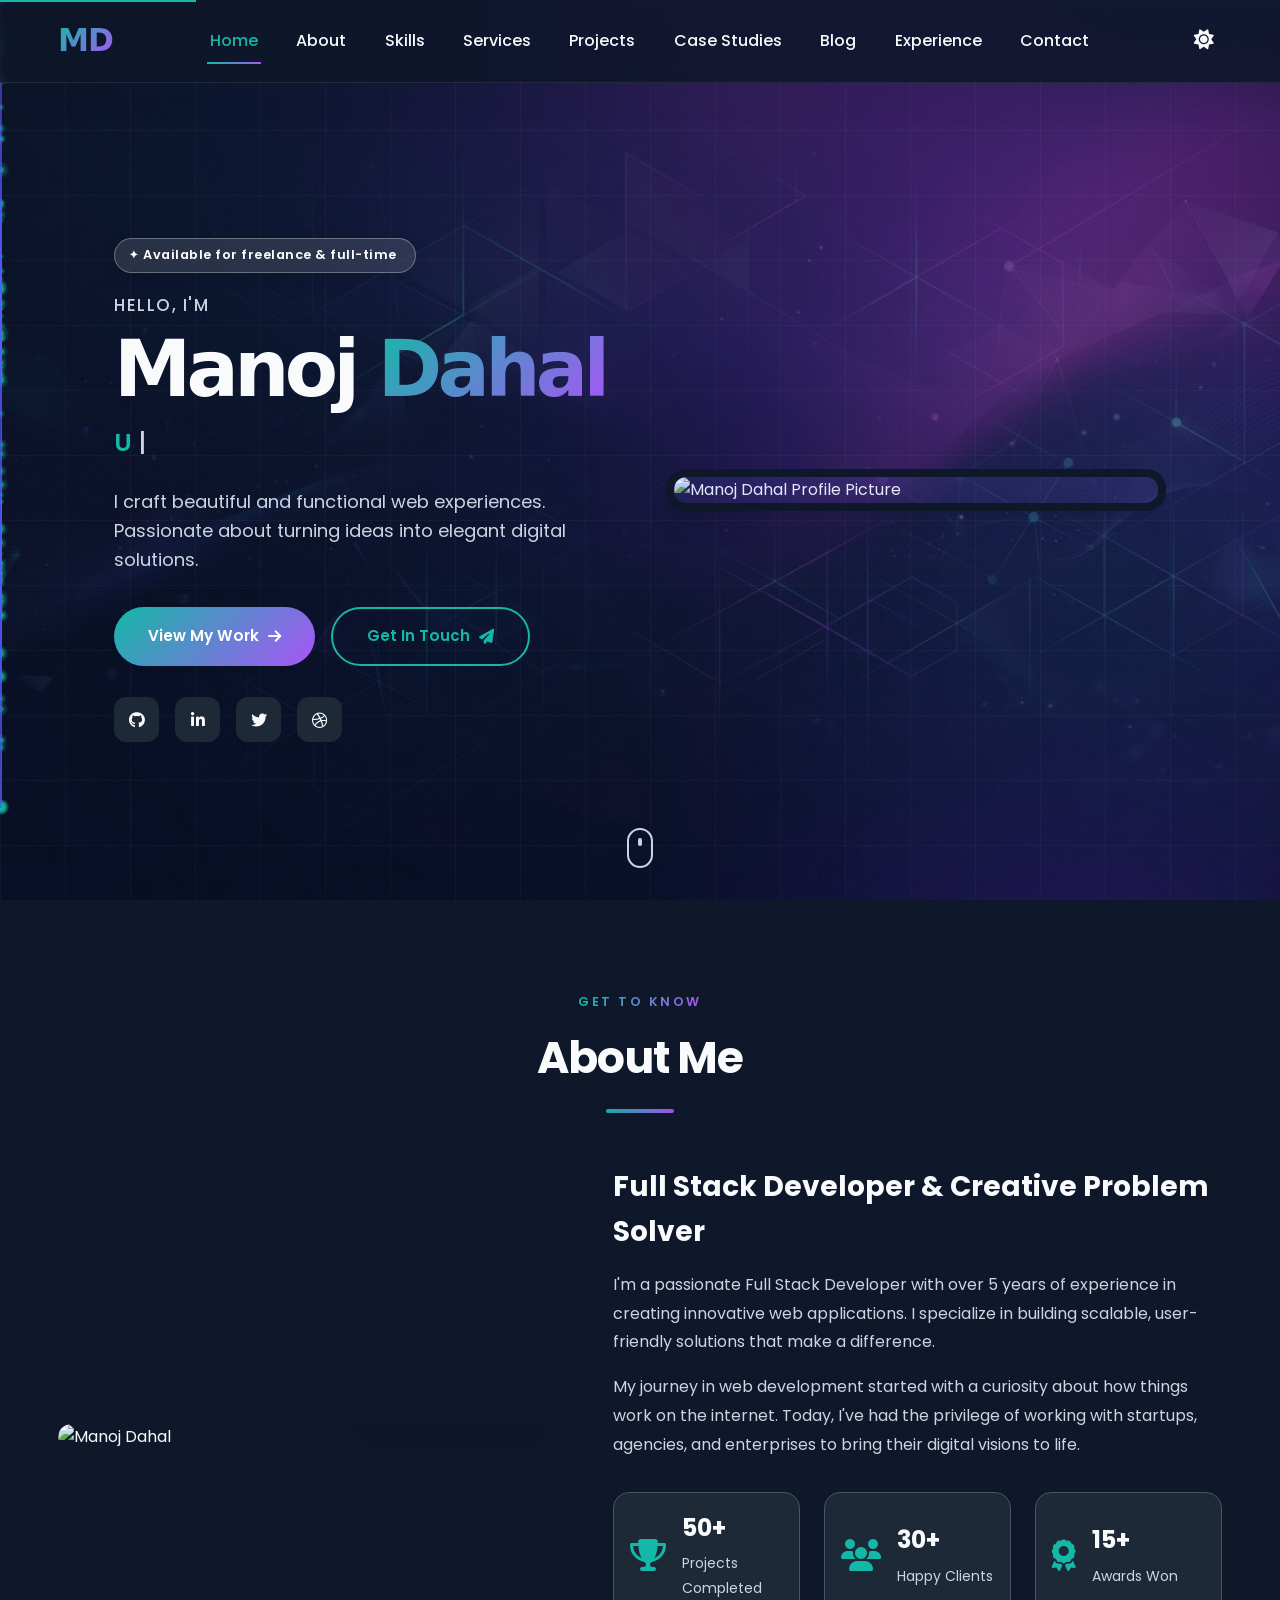
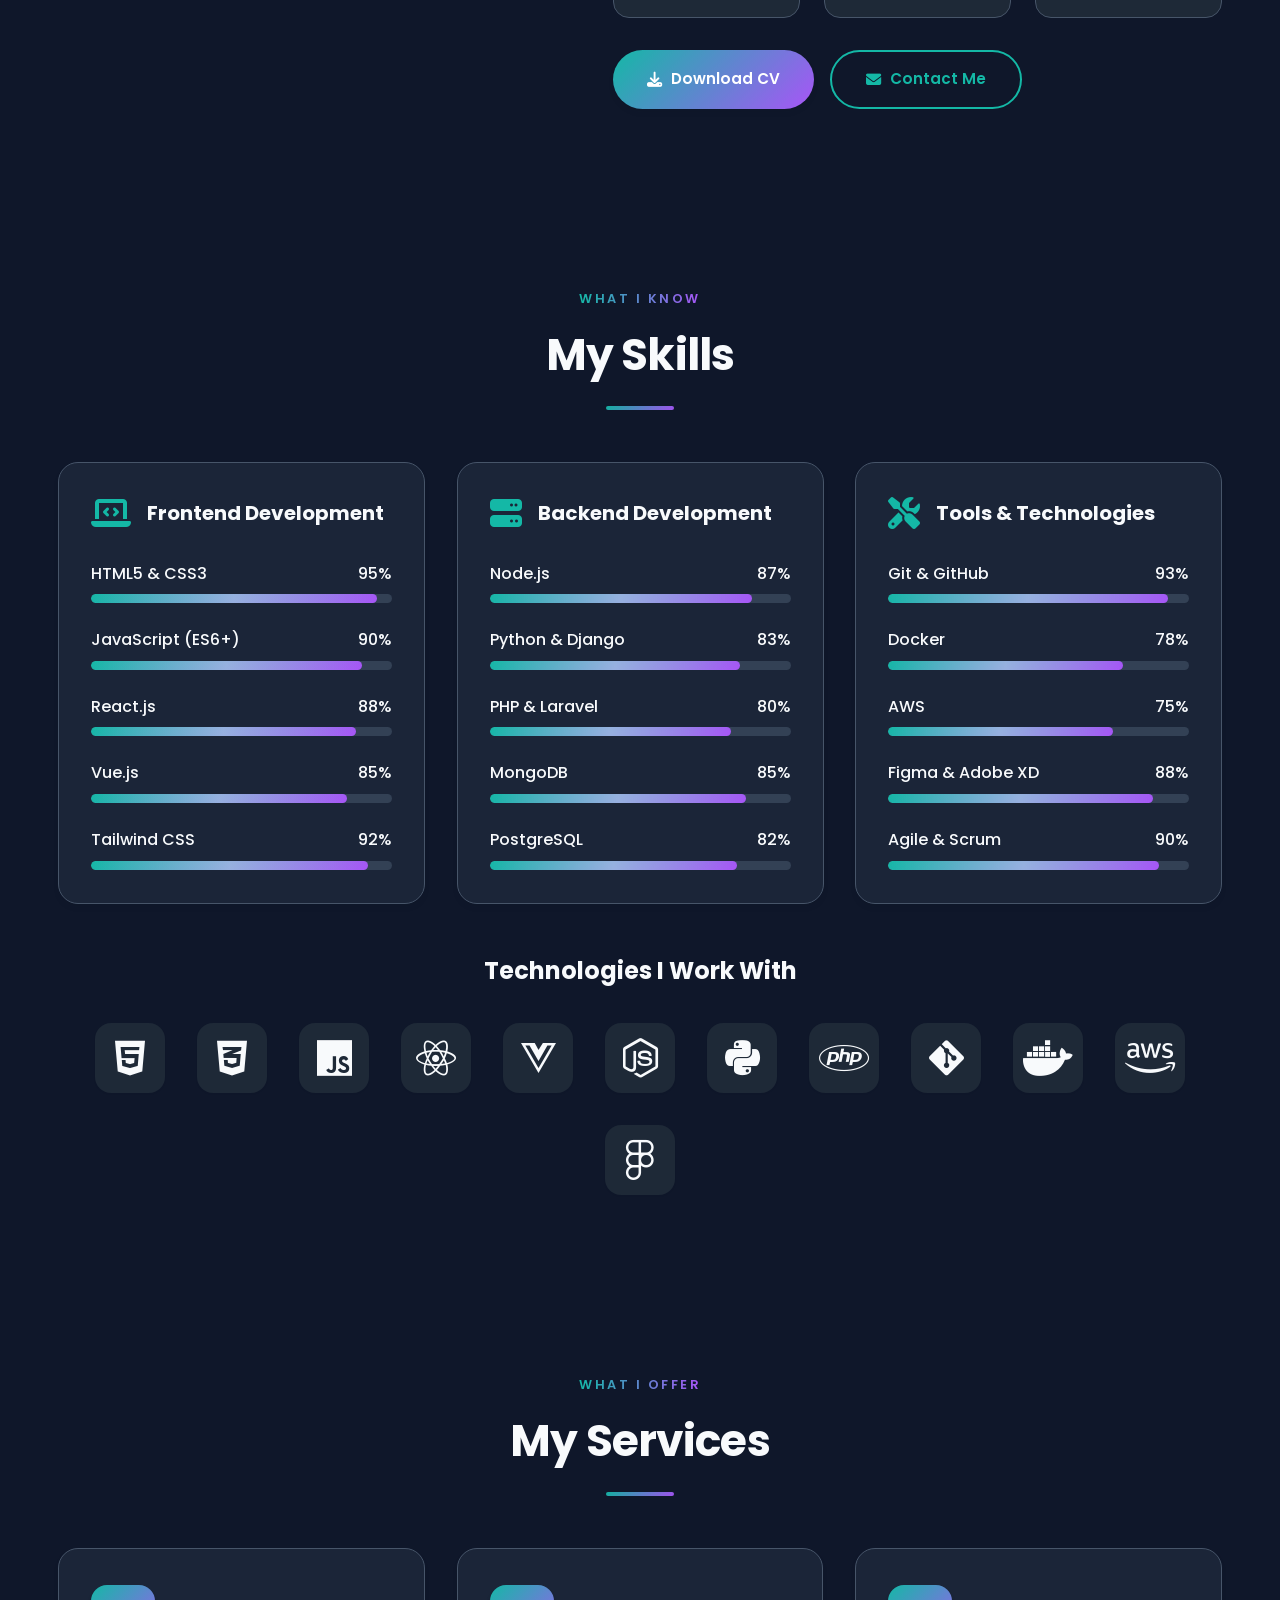
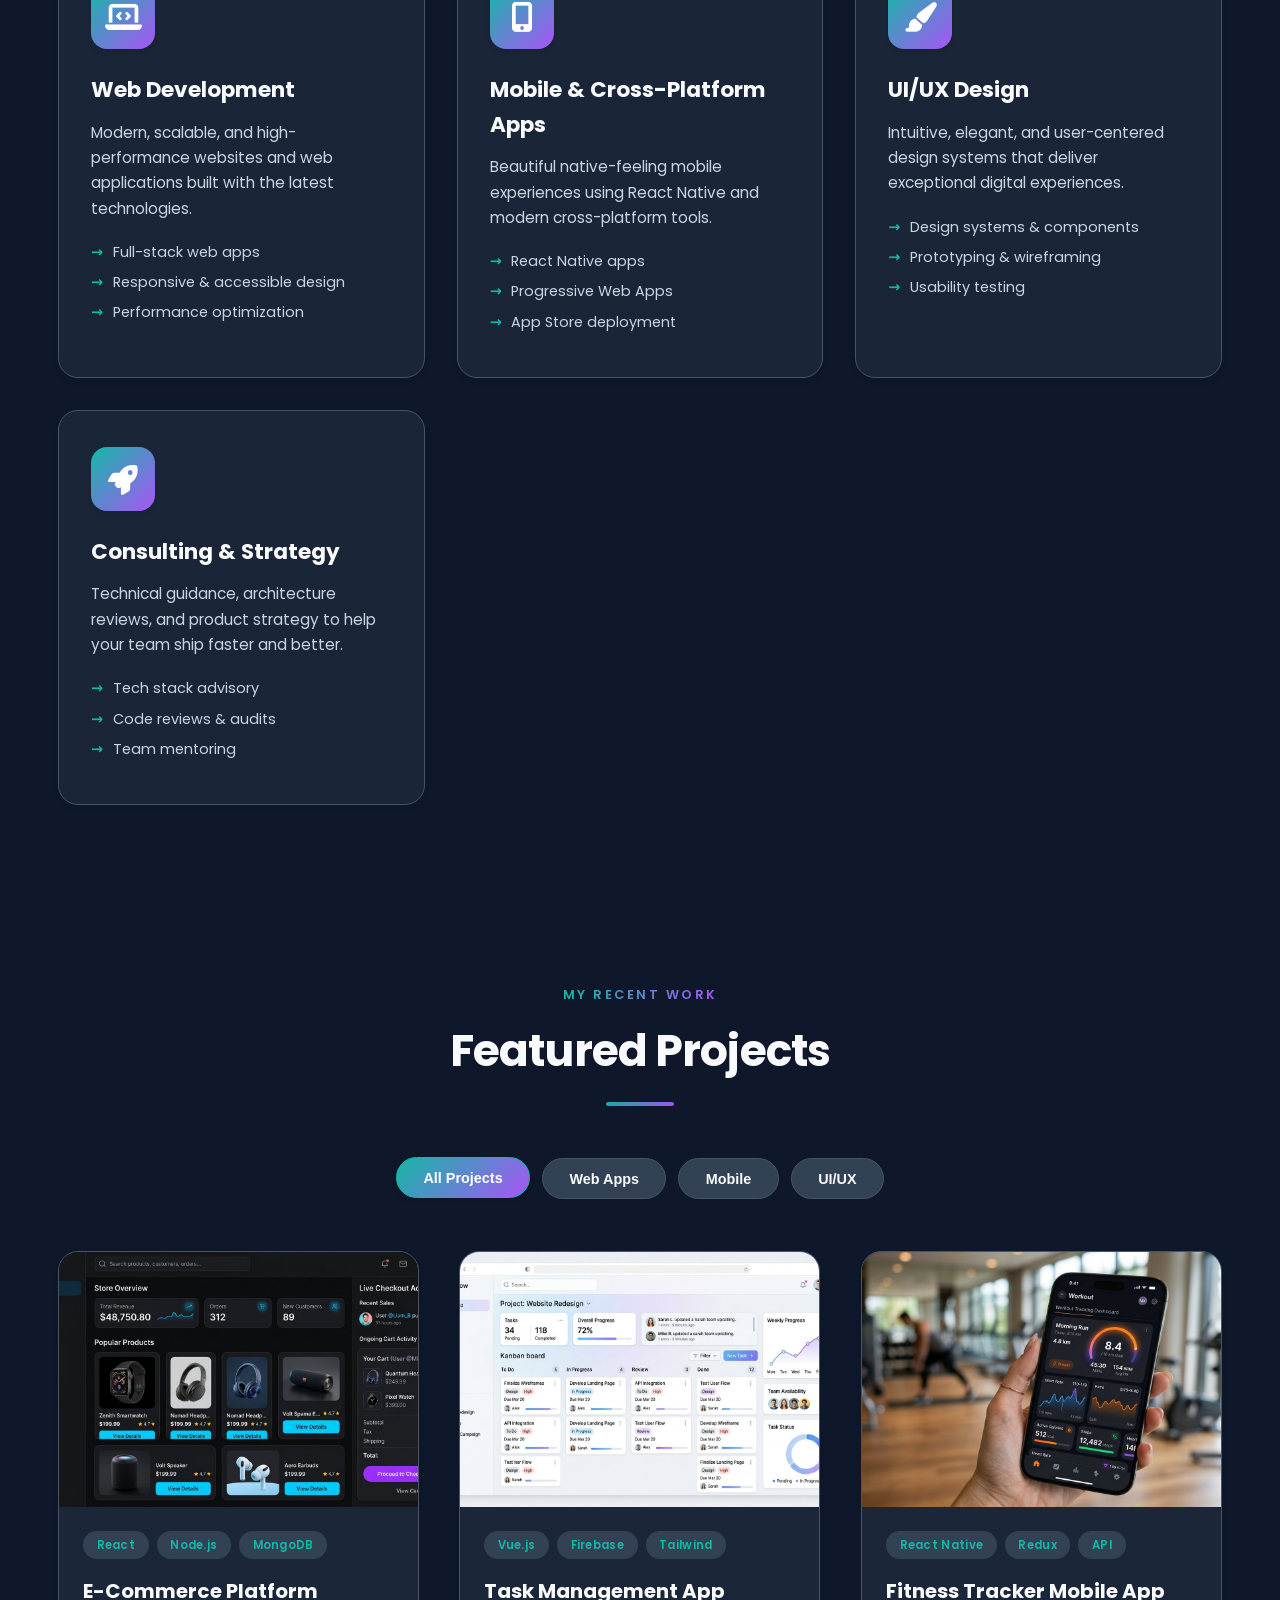
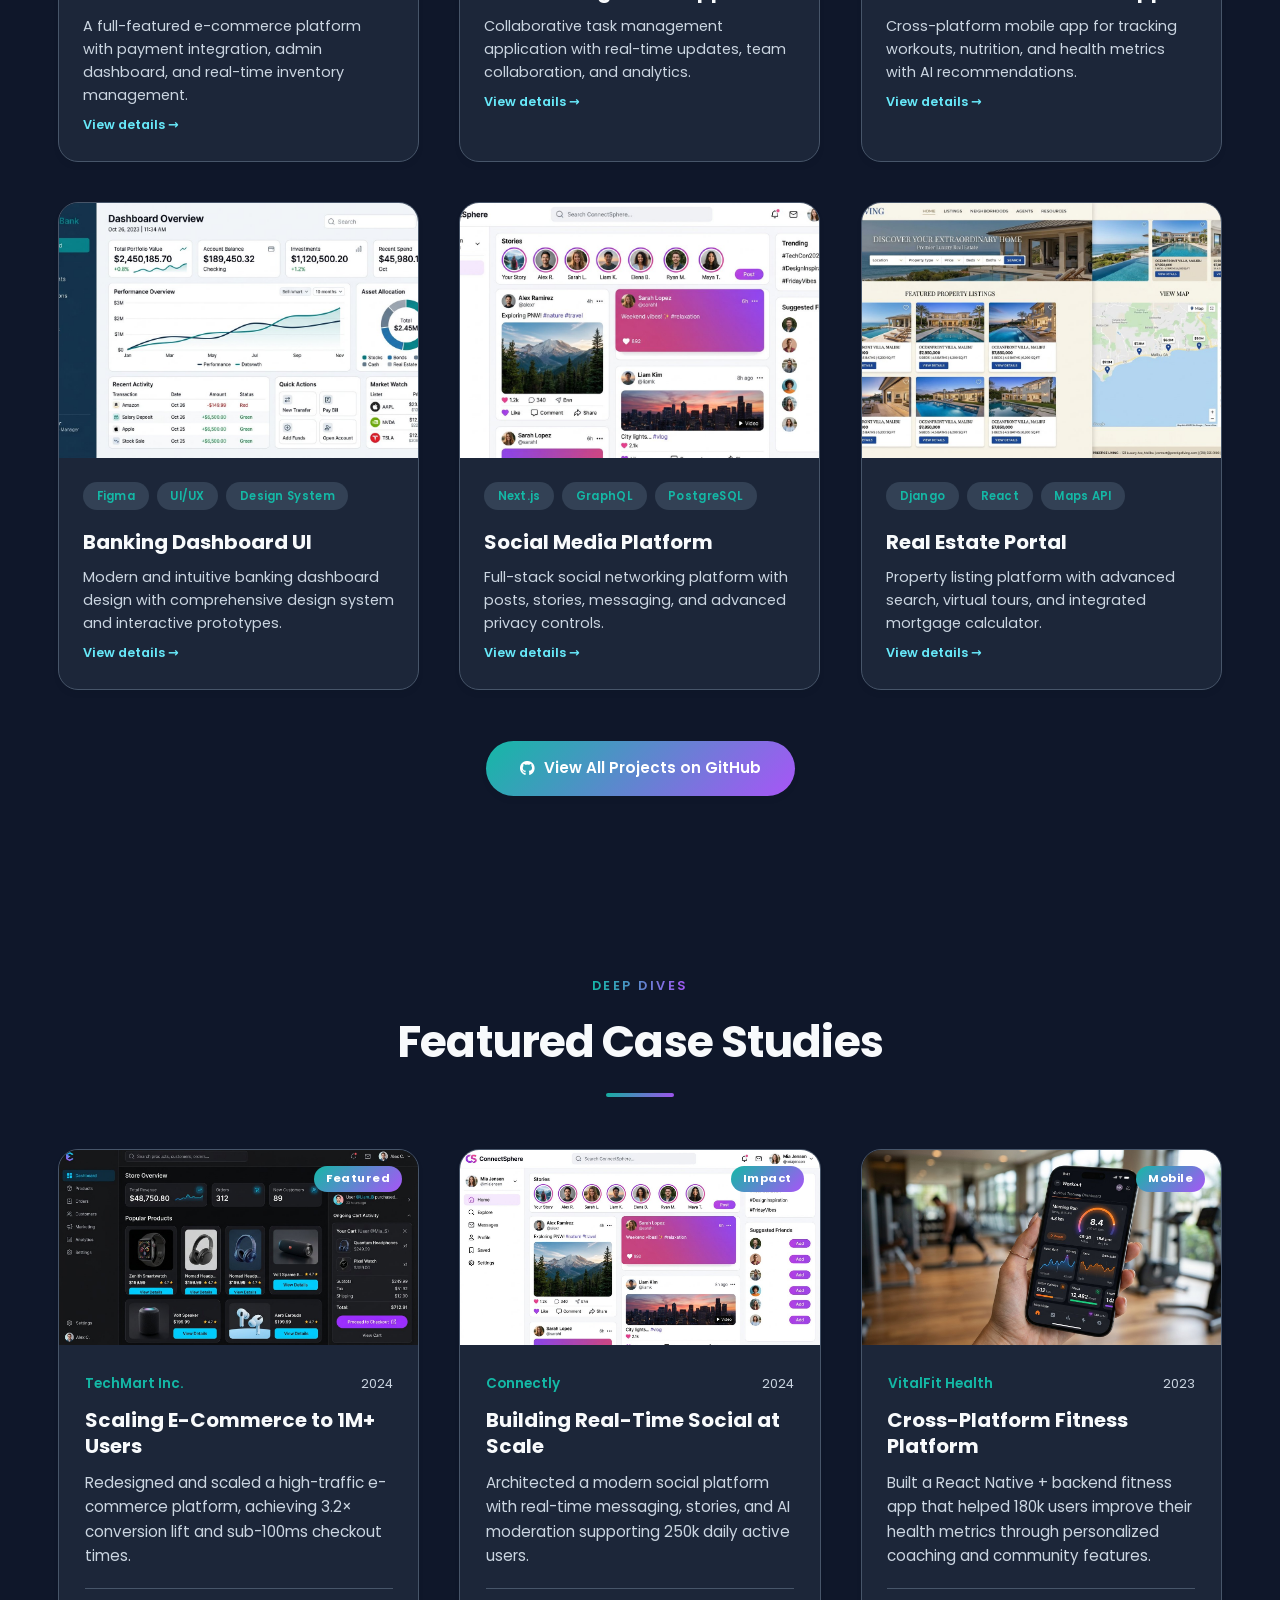
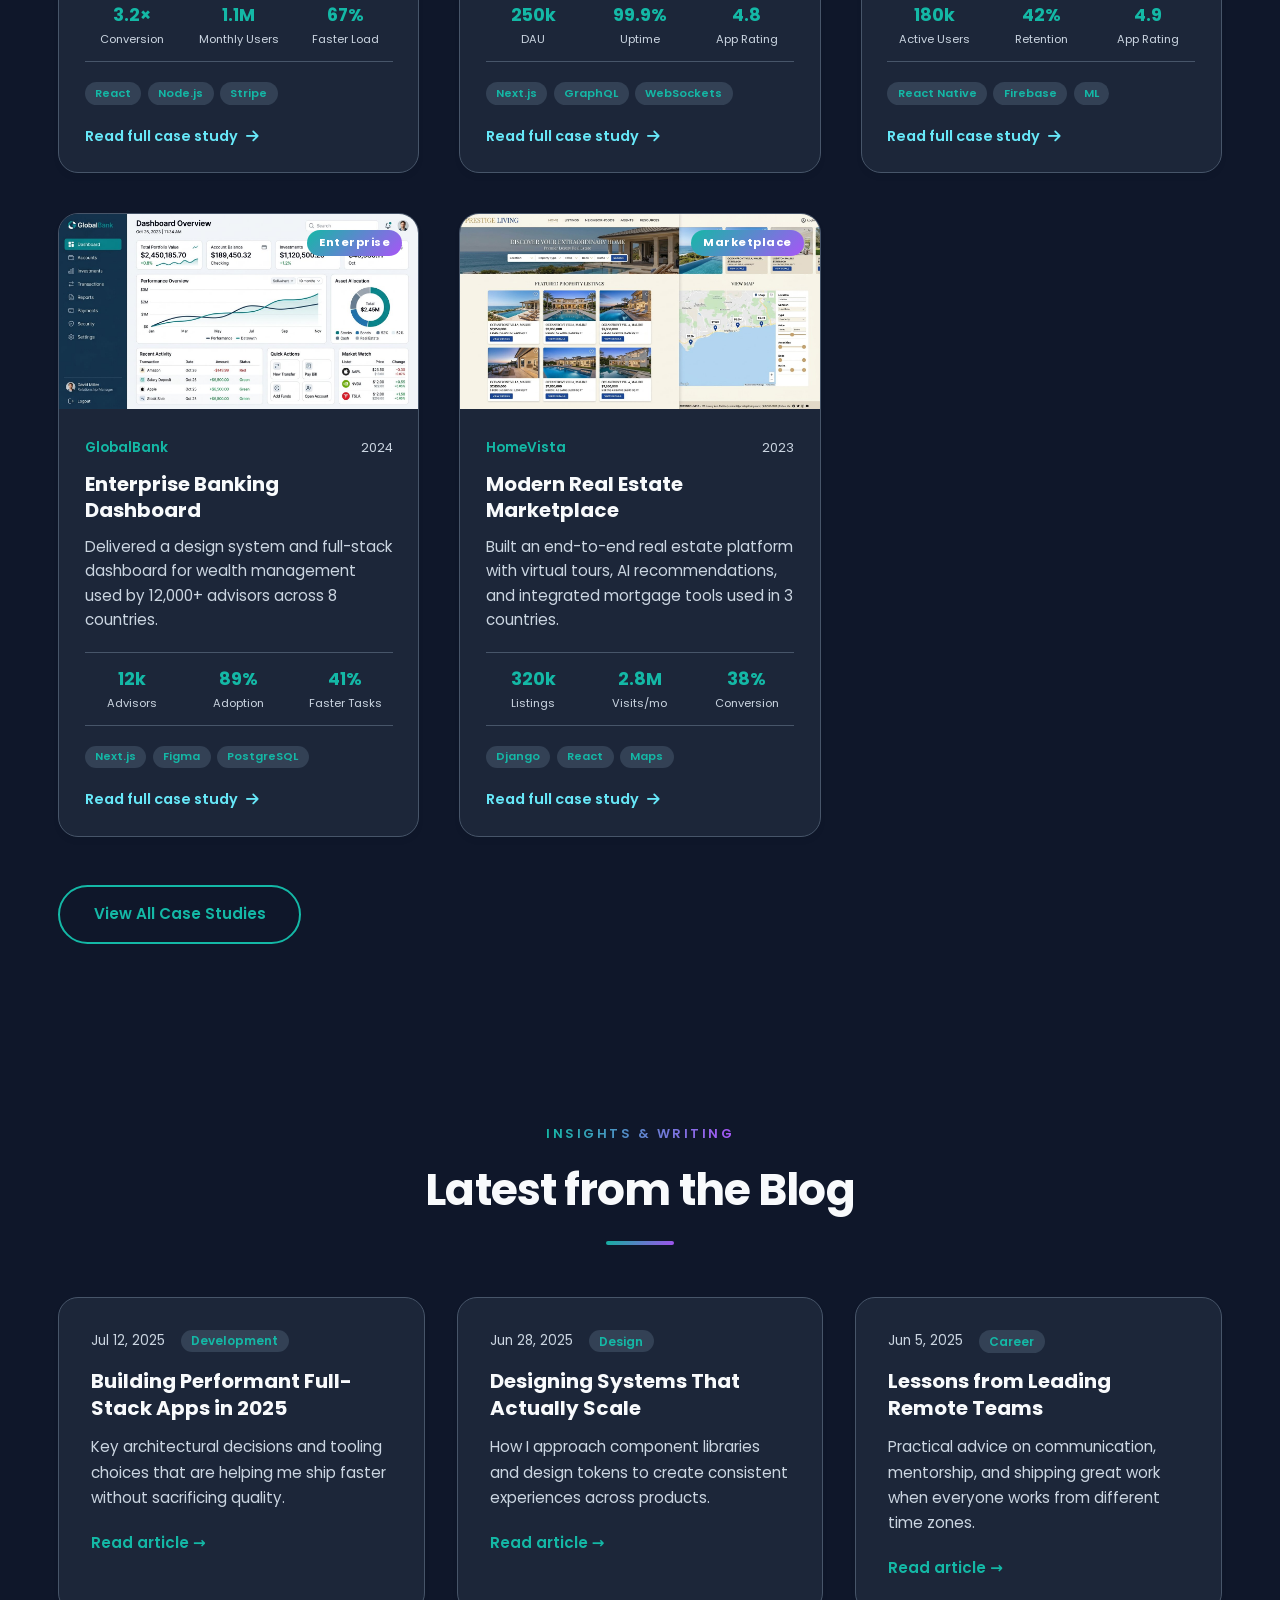
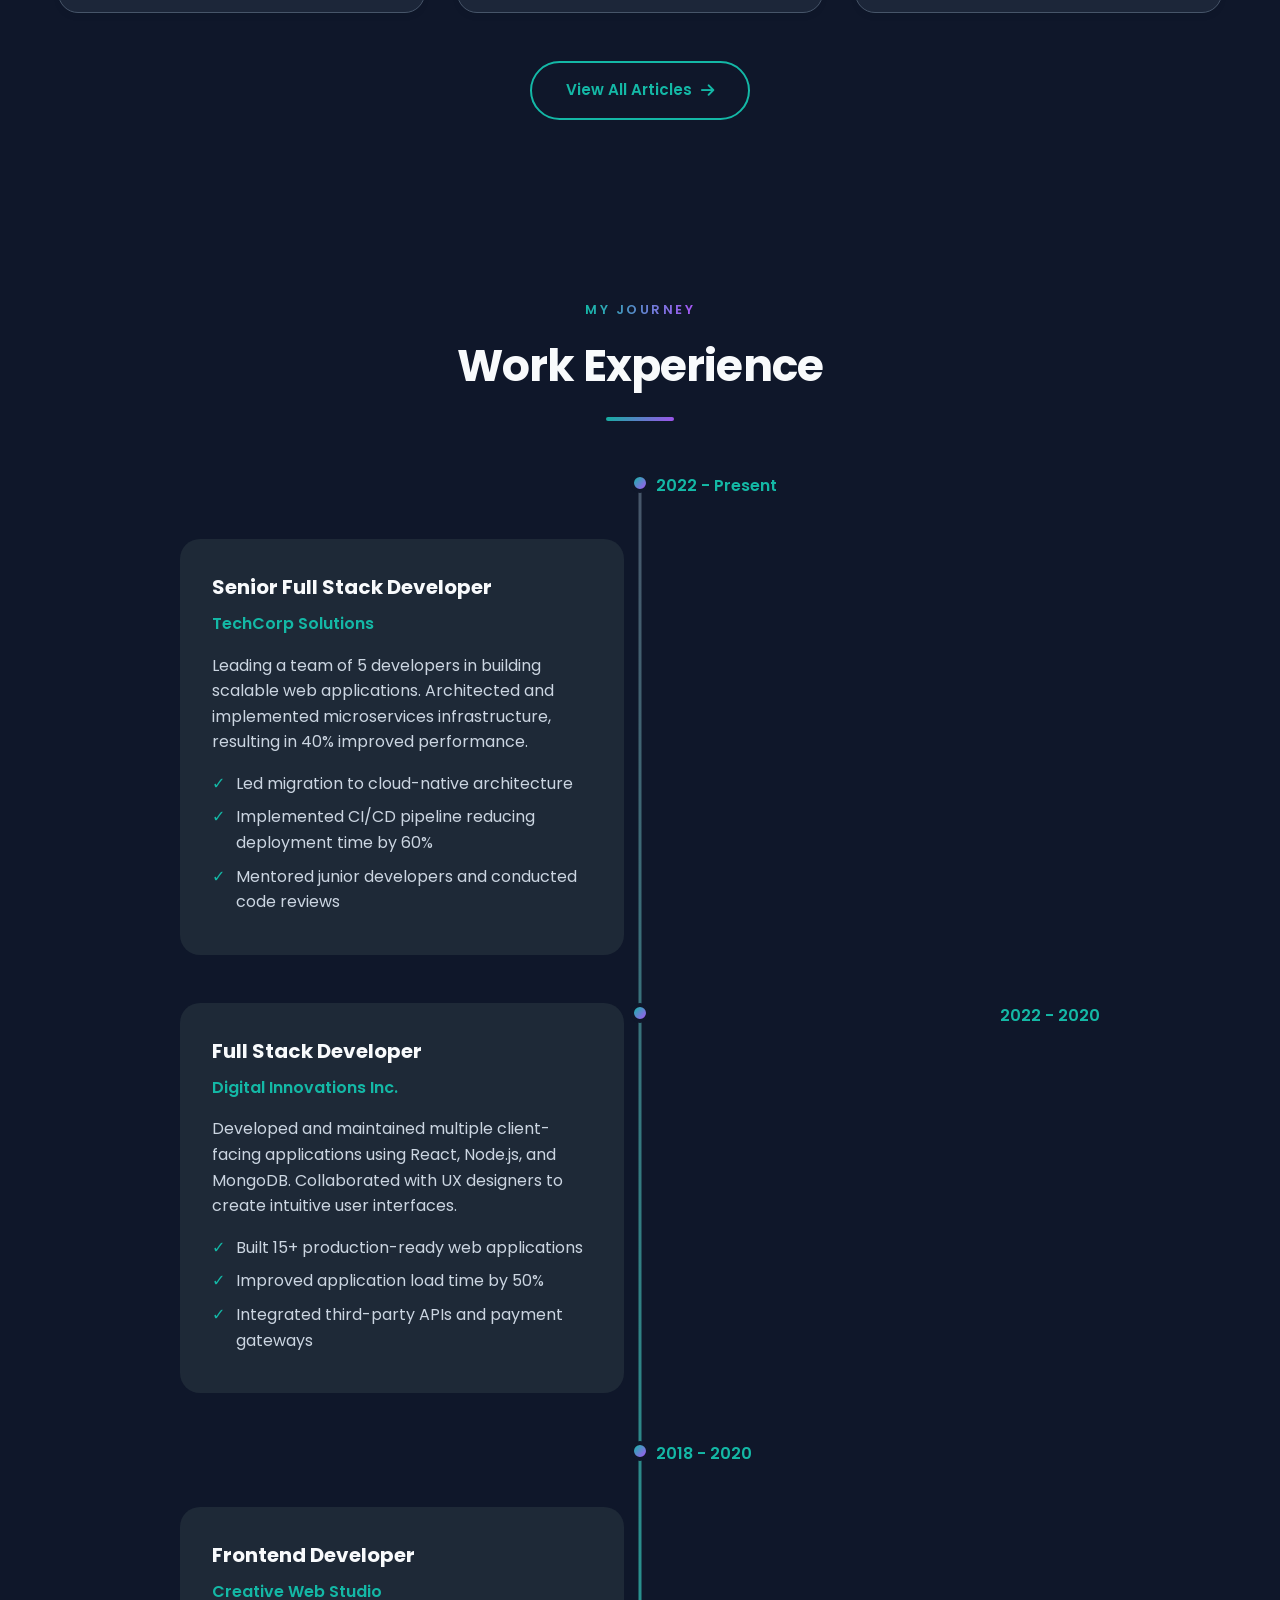
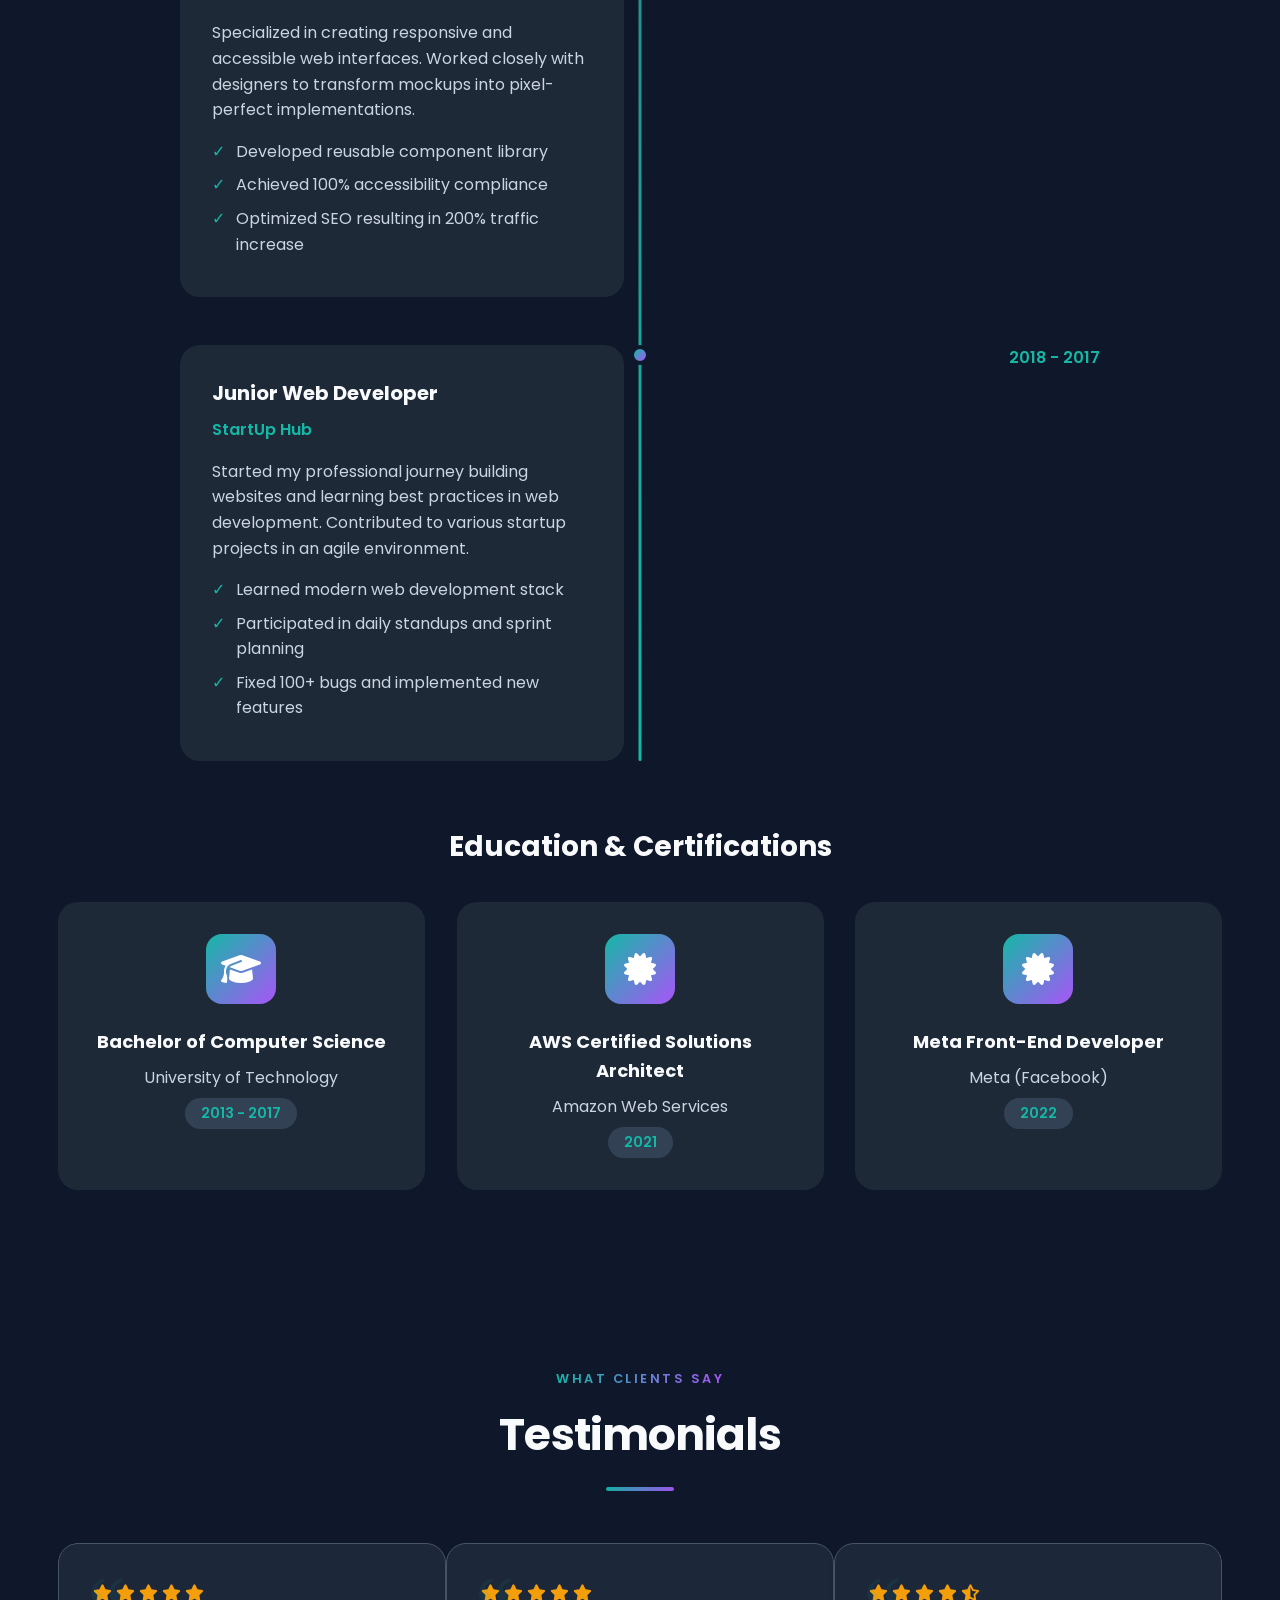
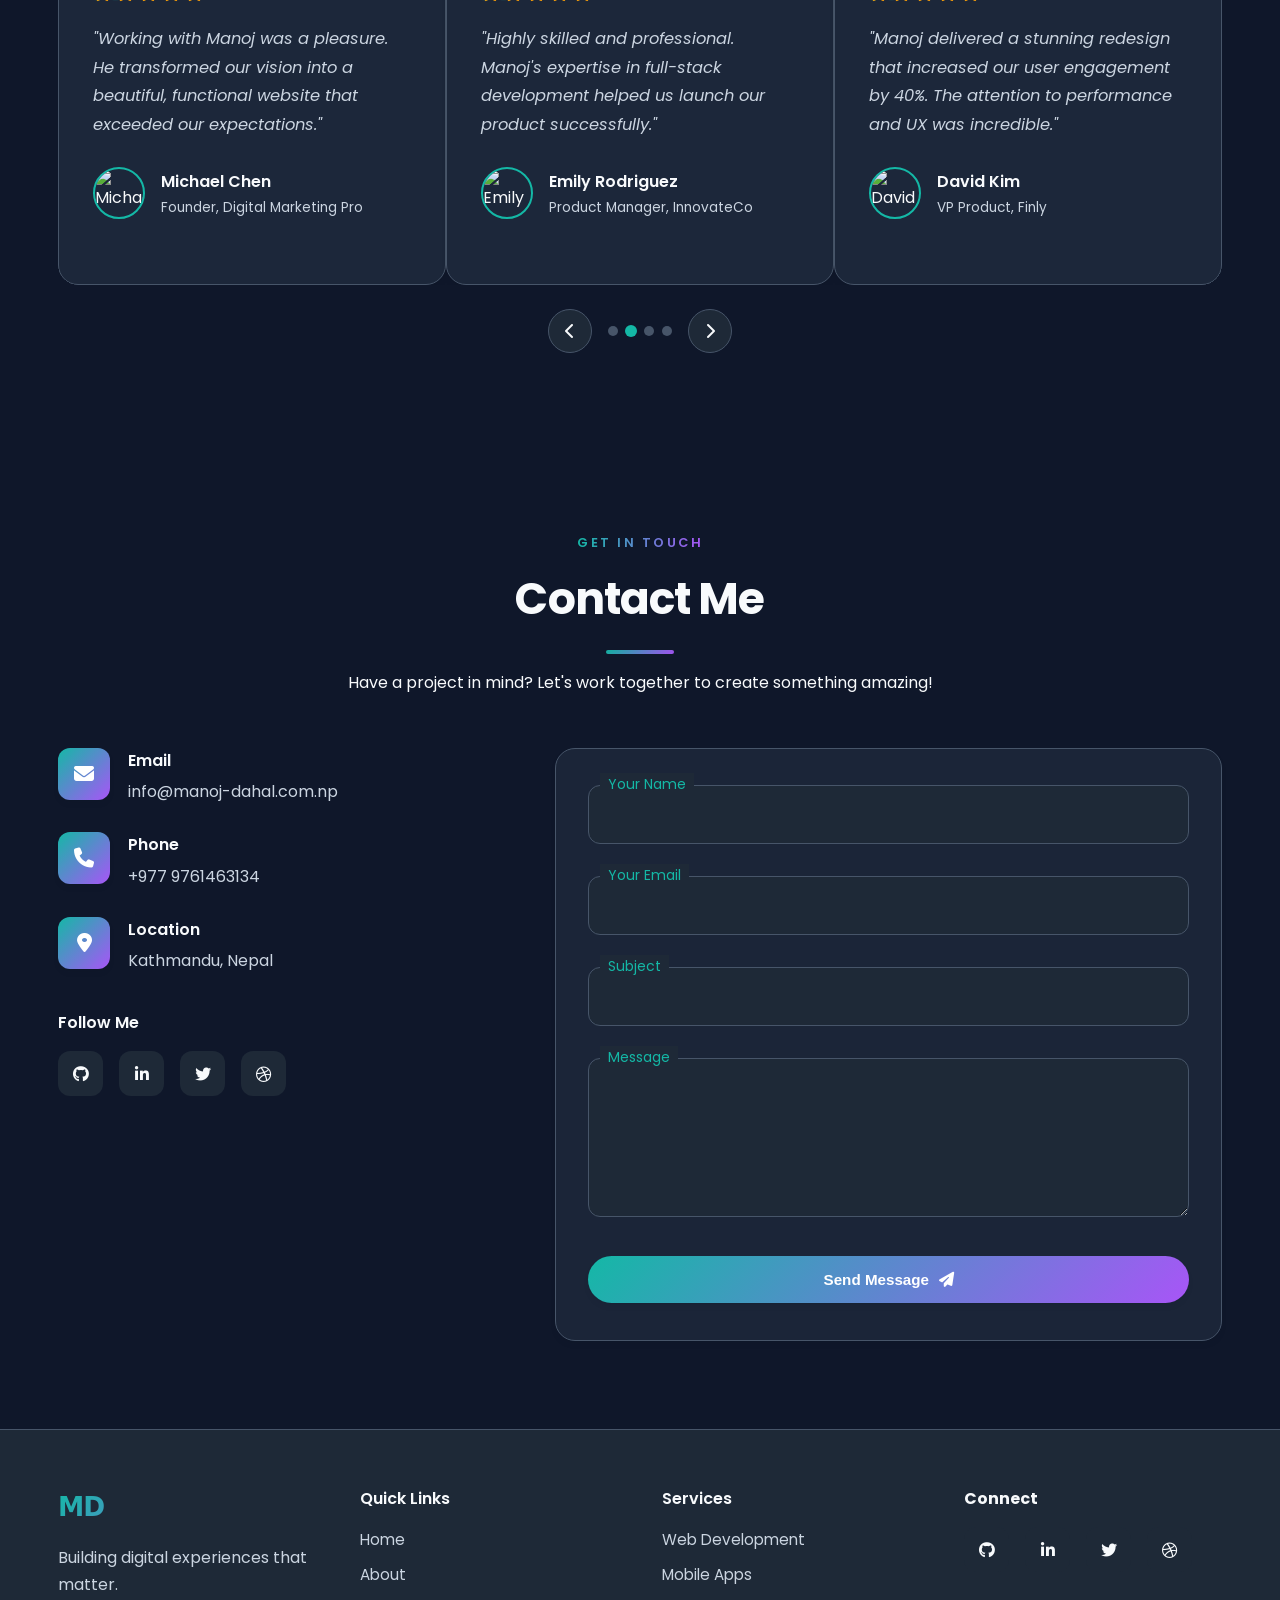
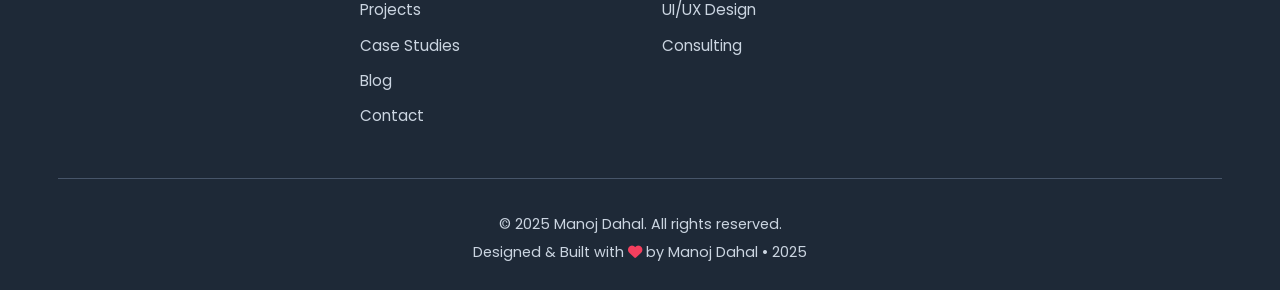
==== commit c75a3f65: "Update print statement from 'Hello' to 'Goodbye'" ====
--- a/index.html
+++ b/index.html
@@ -3,22 +3,22 @@
 <head>
     <meta charset="UTF-8">
     <meta name="viewport" content="width=device-width, initial-scale=1.0">
-    <meta name="description" content="Manoj Dahal - Full Stack Developer &amp; UI/UX Designer | Portfolio">
-    <meta name="keywords" content="Manoj Dahal, full stack developer, portfolio, web developer, React, Node.js, Nepal">
-    <meta name="author" content="Manoj Dahal">
-    
-    <!-- Open Graph Meta Tags -->
-    <meta property="og:title" content="Manoj Dahal | Full Stack Developer">
-    <meta property="og:description" content="Passionate Full Stack Developer building beautiful and functional web experiences. View my projects and get in touch.">
-    <meta property="og:type" content="website">
-    <meta property="og:url" content="https://manoj-dahal.com.np">
-    <meta property="og:image" content="https://raw.githubusercontent.com/manoj-dahal/portfolio/refs/heads/main/images/profile.jpg">
-    
-    <title>Manoj Dahal | Full Stack Developer</title>
-    
-    <!-- Favicon -->
-    <link rel="icon" type="image/png" href="assets/favicon.png">
-    <link rel="apple-touch-icon" href="assets/favicon.png">
+    <meta name="description" content="Manoj Dahal - Full Stack Developer &amp; UI/UX Designer | Portfolio">
+    <meta name="keywords" content="Manoj Dahal, full stack developer, portfolio, web developer, React, Node.js, Nepal">
+    <meta name="author" content="Manoj Dahal">
+    
+    <!-- Open Graph Meta Tags -->
+    <meta property="og:title" content="Manoj Dahal | Full Stack Developer">
+    <meta property="og:description" content="Passionate Full Stack Developer building beautiful and functional web experiences. View my projects and get in touch.">
+    <meta property="og:type" content="website">
+    <meta property="og:url" content="https://manoj-dahal.com.np">
+    <meta property="og:image" content="https://raw.githubusercontent.com/manoj-dahal/info/refs/heads/main/images/profile.jpg">
+    
+    <title>Manoj Dahal | Full Stack Developer</title>
+    
+    <!-- Favicon -->
+    <link rel="icon" type="image/png" href="assets/favicon.png">
+    <link rel="apple-touch-icon" href="assets/favicon.png">
     
     <!-- Google Fonts -->
     <link rel="preconnect" href="https://fonts.googleapis.com">
@@ -35,8 +35,8 @@
     <link rel="stylesheet" href="css/style.css">
     <link rel="stylesheet" href="css/responsive.css">
 </head>
-<body class="dark-mode">
-    <!-- Skip to main content for accessibility -->
+<body class="dark-mode">
+    <!-- Skip to main content for accessibility -->
     <a href="#home" class="skip-link">Skip to main content</a>
     
     <!-- Preloader -->
@@ -58,14 +58,14 @@
                 <ul class="nav-menu" id="navMenu">
                     <li><a href="#home" class="nav-link active">Home</a></li>
                     <li><a href="#about" class="nav-link">About</a></li>
-                    <li><a href="#skills" class="nav-link">Skills</a></li>
-                    <li><a href="#services" class="nav-link">Services</a></li>
-                    <li><a href="#projects" class="nav-link">Projects</a></li>
-                    <li><a href="#case-studies" class="nav-link">Case Studies</a></li>
-                    <li><a href="blog.html" class="nav-link">Blog</a></li>
-                    <li><a href="#experience" class="nav-link">Experience</a></li>
-                    <li><a href="#contact" class="nav-link">Contact</a></li>
-                </ul>
+                    <li><a href="#skills" class="nav-link">Skills</a></li>
+                    <li><a href="#services" class="nav-link">Services</a></li>
+                    <li><a href="#projects" class="nav-link">Projects</a></li>
+                    <li><a href="#case-studies" class="nav-link">Case Studies</a></li>
+                    <li><a href="blog.html" class="nav-link">Blog</a></li>
+                    <li><a href="#experience" class="nav-link">Experience</a></li>
+                    <li><a href="#contact" class="nav-link">Contact</a></li>
+                </ul>
 
                 <div class="nav-buttons">
                     <button class="theme-toggle" id="themeToggle" aria-label="Toggle theme">
@@ -81,19 +81,19 @@
         </div>
     </nav>
 
-    <!-- Hero Section -->
-    <section id="home" class="hero">
-        <div class="hero-background" style="background-image: url('images/bg/hero-bg.jpg');"></div>
-        <div class="hero-particles" id="particles"></div>
-        <div class="container">
-            <div class="hero-content" data-aos="fade-up">
-                <div class="hero-badge">
-                    <span>✦ Available for freelance &amp; full-time</span>
-                </div>
-                <p class="hero-subtitle">Hello, I'm</p>
-                <h1 class="hero-title">
-                    Manoj <span class="gradient-text">Dahal</span>
-                </h1>
+    <!-- Hero Section -->
+    <section id="home" class="hero">
+        <div class="hero-background" style="background-image: url('images/bg/hero-bg.jpg');"></div>
+        <div class="hero-particles" id="particles"></div>
+        <div class="container">
+            <div class="hero-content" data-aos="fade-up">
+                <div class="hero-badge">
+                    <span>✦ Available for freelance &amp; full-time</span>
+                </div>
+                <p class="hero-subtitle">Hello, I'm</p>
+                <h1 class="hero-title">
+                    Manoj <span class="gradient-text">Dahal</span>
+                </h1>
                 <div class="hero-role">
                     <span class="typing-text" id="typingText"></span>
                     <span class="cursor">|</span>
@@ -129,7 +129,7 @@
             </div>
             <div class="hero-image" data-aos="fade-left" data-aos-delay="200">
                 <div class="image-wrapper">
-                    <img src="https://raw.githubusercontent.com/manoj-dahal/portfolio/refs/heads/main/images/profile.jpg" alt="Manoj Dahal Profile Picture" loading="eager" fetchpriority="high">
+                    <img src="https://raw.githubusercontent.com/manoj-dahal/info/refs/heads/main/images/profile.jpg" alt="Manoj Dahal Profile Picture" loading="eager" fetchpriority="high">
                     <div class="image-overlay"></div>
                 </div>
             </div>
@@ -173,29 +173,29 @@
                         startups, agencies, and enterprises to bring their digital visions to life.
                     </p>
                     
-            <div class="about-stats">
-                        <div class="stat-item">
-                            <i class="fas fa-trophy"></i>
-                            <div>
-                                <h4>50+</h4>
-                                <p>Projects Completed</p>
-                            </div>
-                        </div>
-                        <div class="stat-item">
-                            <i class="fas fa-users"></i>
-                            <div>
-                                <h4>30+</h4>
-                                <p>Happy Clients</p>
-                            </div>
-                        </div>
-                        <div class="stat-item">
-                            <i class="fas fa-award"></i>
-                            <div>
-                                <h4>15+</h4>
-                                <p>Awards Won</p>
-                            </div>
-                        </div>
-                    </div>
+            <div class="about-stats">
+                        <div class="stat-item">
+                            <i class="fas fa-trophy"></i>
+                            <div>
+                                <h4>50+</h4>
+                                <p>Projects Completed</p>
+                            </div>
+                        </div>
+                        <div class="stat-item">
+                            <i class="fas fa-users"></i>
+                            <div>
+                                <h4>30+</h4>
+                                <p>Happy Clients</p>
+                            </div>
+                        </div>
+                        <div class="stat-item">
+                            <i class="fas fa-award"></i>
+                            <div>
+                                <h4>15+</h4>
+                                <p>Awards Won</p>
+                            </div>
+                        </div>
+                    </div>
                     
                     <div class="about-buttons">
                         <a href="assets/resume.pdf" class="btn btn-primary" download>
@@ -428,75 +428,75 @@
                         <i class="fab fa-figma"></i>
                     </div>
                 </div>
-            </div>
-        </div>
-    </section>
-
-    <!-- Services Section -->
-    <section id="services" class="services section">
-        <div class="container">
-            <div class="section-header" data-aos="fade-up">
-                <span class="section-subtitle">What I Offer</span>
-                <h2 class="section-title">My Services</h2>
-            </div>
-
-            <div class="services-grid">
-                <div class="service-card" data-aos="fade-up" data-aos-delay="100">
-                    <div class="service-icon">
-                        <i class="fas fa-laptop-code"></i>
-                    </div>
-                    <h3>Web Development</h3>
-                    <p>Modern, scalable, and high-performance websites and web applications built with the latest technologies.</p>
-                    <ul class="service-features">
-                        <li>Full-stack web apps</li>
-                        <li>Responsive &amp; accessible design</li>
-                        <li>Performance optimization</li>
-                    </ul>
-                </div>
-
-                <div class="service-card" data-aos="fade-up" data-aos-delay="200">
-                    <div class="service-icon">
-                        <i class="fas fa-mobile-alt"></i>
-                    </div>
-                    <h3>Mobile &amp; Cross-Platform Apps</h3>
-                    <p>Beautiful native-feeling mobile experiences using React Native and modern cross-platform tools.</p>
-                    <ul class="service-features">
-                        <li>React Native apps</li>
-                        <li>Progressive Web Apps</li>
-                        <li>App Store deployment</li>
-                    </ul>
-                </div>
-
-                <div class="service-card" data-aos="fade-up" data-aos-delay="300">
-                    <div class="service-icon">
-                        <i class="fas fa-paint-brush"></i>
-                    </div>
-                    <h3>UI/UX Design</h3>
-                    <p>Intuitive, elegant, and user-centered design systems that deliver exceptional digital experiences.</p>
-                    <ul class="service-features">
-                        <li>Design systems &amp; components</li>
-                        <li>Prototyping &amp; wireframing</li>
-                        <li>Usability testing</li>
-                    </ul>
-                </div>
-
-                <div class="service-card" data-aos="fade-up" data-aos-delay="400">
-                    <div class="service-icon">
-                        <i class="fas fa-rocket"></i>
-                    </div>
-                    <h3>Consulting &amp; Strategy</h3>
-                    <p>Technical guidance, architecture reviews, and product strategy to help your team ship faster and better.</p>
-                    <ul class="service-features">
-                        <li>Tech stack advisory</li>
-                        <li>Code reviews &amp; audits</li>
-                        <li>Team mentoring</li>
-                    </ul>
-                </div>
-            </div>
-        </div>
-    </section>
-
-    <!-- Projects Section -->
+            </div>
+        </div>
+    </section>
+
+    <!-- Services Section -->
+    <section id="services" class="services section">
+        <div class="container">
+            <div class="section-header" data-aos="fade-up">
+                <span class="section-subtitle">What I Offer</span>
+                <h2 class="section-title">My Services</h2>
+            </div>
+
+            <div class="services-grid">
+                <div class="service-card" data-aos="fade-up" data-aos-delay="100">
+                    <div class="service-icon">
+                        <i class="fas fa-laptop-code"></i>
+                    </div>
+                    <h3>Web Development</h3>
+                    <p>Modern, scalable, and high-performance websites and web applications built with the latest technologies.</p>
+                    <ul class="service-features">
+                        <li>Full-stack web apps</li>
+                        <li>Responsive &amp; accessible design</li>
+                        <li>Performance optimization</li>
+                    </ul>
+                </div>
+
+                <div class="service-card" data-aos="fade-up" data-aos-delay="200">
+                    <div class="service-icon">
+                        <i class="fas fa-mobile-alt"></i>
+                    </div>
+                    <h3>Mobile &amp; Cross-Platform Apps</h3>
+                    <p>Beautiful native-feeling mobile experiences using React Native and modern cross-platform tools.</p>
+                    <ul class="service-features">
+                        <li>React Native apps</li>
+                        <li>Progressive Web Apps</li>
+                        <li>App Store deployment</li>
+                    </ul>
+                </div>
+
+                <div class="service-card" data-aos="fade-up" data-aos-delay="300">
+                    <div class="service-icon">
+                        <i class="fas fa-paint-brush"></i>
+                    </div>
+                    <h3>UI/UX Design</h3>
+                    <p>Intuitive, elegant, and user-centered design systems that deliver exceptional digital experiences.</p>
+                    <ul class="service-features">
+                        <li>Design systems &amp; components</li>
+                        <li>Prototyping &amp; wireframing</li>
+                        <li>Usability testing</li>
+                    </ul>
+                </div>
+
+                <div class="service-card" data-aos="fade-up" data-aos-delay="400">
+                    <div class="service-icon">
+                        <i class="fas fa-rocket"></i>
+                    </div>
+                    <h3>Consulting &amp; Strategy</h3>
+                    <p>Technical guidance, architecture reviews, and product strategy to help your team ship faster and better.</p>
+                    <ul class="service-features">
+                        <li>Tech stack advisory</li>
+                        <li>Code reviews &amp; audits</li>
+                        <li>Team mentoring</li>
+                    </ul>
+                </div>
+            </div>
+        </div>
+    </section>
+
+    <!-- Projects Section -->
     <section id="projects" class="projects section">
         <div class="container">
             <div class="section-header" data-aos="fade-up">
@@ -515,486 +515,486 @@
             <!-- Projects Grid -->
             <div class="projects-grid">
                 <!-- Project 1 -->
-                <div class="project-card" data-category="web" data-aos="fade-up" data-aos-delay="100" data-project="ecommerce" aria-label="Open details for E-Commerce Platform project">
-                    <div class="project-image">
-                        <img src="images/projects/project1.jpg" alt="E-Commerce Platform" loading="lazy">
-                        <div class="project-overlay">
-                            <div class="project-links">
-                                <a href="#" class="project-link" aria-label="View Demo">
-                                    <i class="fas fa-external-link-alt"></i>
-                                </a>
-                                <a href="#" class="project-link" aria-label="View Code">
-                                    <i class="fab fa-github"></i>
-                                </a>
-                            </div>
-                        </div>
-                    </div>
-                    <div class="project-content">
-                        <div class="project-tags">
-                            <span class="tag">React</span>
-                            <span class="tag">Node.js</span>
-                            <span class="tag">MongoDB</span>
-                        </div>
-                        <h3>E-Commerce Platform</h3>
-                        <p>A full-featured e-commerce platform with payment integration, admin dashboard, and real-time inventory management.</p>
-                        <span class="project-view-more">View details →</span>
-                    </div>
-                </div>
-
-                <!-- Project 2 -->
-                <div class="project-card" data-category="web" data-aos="fade-up" data-aos-delay="200" data-project="taskapp">
-                    <div class="project-image">
-                        <img src="images/projects/project2.jpg" alt="Task Management App" loading="lazy" decoding="async">
-                        <div class="project-overlay">
-                            <div class="project-links">
-                                <a href="#" class="project-link" aria-label="View Demo">
-                                    <i class="fas fa-external-link-alt"></i>
-                                </a>
-                                <a href="#" class="project-link" aria-label="View Code">
-                                    <i class="fab fa-github"></i>
-                                </a>
-                            </div>
-                        </div>
-                    </div>
-                    <div class="project-content">
-                        <div class="project-tags">
-                            <span class="tag">Vue.js</span>
-                            <span class="tag">Firebase</span>
-                            <span class="tag">Tailwind</span>
-                        </div>
-                        <h3>Task Management App</h3>
-                        <p>Collaborative task management application with real-time updates, team collaboration, and analytics.</p>
-                        <span class="project-view-more">View details →</span>
-                    </div>
-                </div>
-
-                <!-- Project 3 -->
-                <div class="project-card" data-category="mobile" data-aos="fade-up" data-aos-delay="300" data-project="fitness">
-                    <div class="project-image">
-                        <img src="images/projects/project3.jpg" alt="Fitness Tracker" loading="lazy" decoding="async">
-                        <div class="project-overlay">
-                            <div class="project-links">
-                                <a href="#" class="project-link" aria-label="View Demo">
-                                    <i class="fas fa-external-link-alt"></i>
-                                </a>
-                                <a href="#" class="project-link" aria-label="View Code">
-                                    <i class="fab fa-github"></i>
-                                </a>
-                            </div>
-                        </div>
-                    </div>
-                    <div class="project-content">
-                        <div class="project-tags">
-                            <span class="tag">React Native</span>
-                            <span class="tag">Redux</span>
-                            <span class="tag">API</span>
-                        </div>
-                        <h3>Fitness Tracker Mobile App</h3>
-                        <p>Cross-platform mobile app for tracking workouts, nutrition, and health metrics with AI recommendations.</p>
-                        <span class="project-view-more">View details →</span>
-                    </div>
-                </div>
+                <div class="project-card" data-category="web" data-aos="fade-up" data-aos-delay="100" data-project="ecommerce" aria-label="Open details for E-Commerce Platform project">
+                    <div class="project-image">
+                        <img src="images/projects/project1.jpg" alt="E-Commerce Platform" loading="lazy">
+                        <div class="project-overlay">
+                            <div class="project-links">
+                                <a href="#" class="project-link" aria-label="View Demo">
+                                    <i class="fas fa-external-link-alt"></i>
+                                </a>
+                                <a href="#" class="project-link" aria-label="View Code">
+                                    <i class="fab fa-github"></i>
+                                </a>
+                            </div>
+                        </div>
+                    </div>
+                    <div class="project-content">
+                        <div class="project-tags">
+                            <span class="tag">React</span>
+                            <span class="tag">Node.js</span>
+                            <span class="tag">MongoDB</span>
+                        </div>
+                        <h3>E-Commerce Platform</h3>
+                        <p>A full-featured e-commerce platform with payment integration, admin dashboard, and real-time inventory management.</p>
+                        <span class="project-view-more">View details →</span>
+                    </div>
+                </div>
+
+                <!-- Project 2 -->
+                <div class="project-card" data-category="web" data-aos="fade-up" data-aos-delay="200" data-project="taskapp">
+                    <div class="project-image">
+                        <img src="images/projects/project2.jpg" alt="Task Management App" loading="lazy" decoding="async">
+                        <div class="project-overlay">
+                            <div class="project-links">
+                                <a href="#" class="project-link" aria-label="View Demo">
+                                    <i class="fas fa-external-link-alt"></i>
+                                </a>
+                                <a href="#" class="project-link" aria-label="View Code">
+                                    <i class="fab fa-github"></i>
+                                </a>
+                            </div>
+                        </div>
+                    </div>
+                    <div class="project-content">
+                        <div class="project-tags">
+                            <span class="tag">Vue.js</span>
+                            <span class="tag">Firebase</span>
+                            <span class="tag">Tailwind</span>
+                        </div>
+                        <h3>Task Management App</h3>
+                        <p>Collaborative task management application with real-time updates, team collaboration, and analytics.</p>
+                        <span class="project-view-more">View details →</span>
+                    </div>
+                </div>
+
+                <!-- Project 3 -->
+                <div class="project-card" data-category="mobile" data-aos="fade-up" data-aos-delay="300" data-project="fitness">
+                    <div class="project-image">
+                        <img src="images/projects/project3.jpg" alt="Fitness Tracker" loading="lazy" decoding="async">
+                        <div class="project-overlay">
+                            <div class="project-links">
+                                <a href="#" class="project-link" aria-label="View Demo">
+                                    <i class="fas fa-external-link-alt"></i>
+                                </a>
+                                <a href="#" class="project-link" aria-label="View Code">
+                                    <i class="fab fa-github"></i>
+                                </a>
+                            </div>
+                        </div>
+                    </div>
+                    <div class="project-content">
+                        <div class="project-tags">
+                            <span class="tag">React Native</span>
+                            <span class="tag">Redux</span>
+                            <span class="tag">API</span>
+                        </div>
+                        <h3>Fitness Tracker Mobile App</h3>
+                        <p>Cross-platform mobile app for tracking workouts, nutrition, and health metrics with AI recommendations.</p>
+                        <span class="project-view-more">View details →</span>
+                    </div>
+                </div>
 
                 <!-- Project 4 -->
-                <div class="project-card" data-category="design" data-aos="fade-up" data-aos-delay="100" data-project="banking">
-                    <div class="project-image">
-                        <img src="images/projects/project4.jpg" alt="Banking Dashboard" loading="lazy" decoding="async">
-                        <div class="project-overlay">
-                            <div class="project-links">
-                                <a href="#" class="project-link" aria-label="View Demo">
-                                    <i class="fas fa-external-link-alt"></i>
-                                </a>
-                                <a href="#" class="project-link" aria-label="View Code">
-                                    <i class="fab fa-github"></i>
-                                </a>
-                            </div>
-                        </div>
-                    </div>
-                    <div class="project-content">
-                        <div class="project-tags">
-                            <span class="tag">Figma</span>
-                            <span class="tag">UI/UX</span>
-                            <span class="tag">Design System</span>
-                        </div>
-                        <h3>Banking Dashboard UI</h3>
-                        <p>Modern and intuitive banking dashboard design with comprehensive design system and interactive prototypes.</p>
-                        <span class="project-view-more">View details →</span>
-                    </div>
-                </div>
+                <div class="project-card" data-category="design" data-aos="fade-up" data-aos-delay="100" data-project="banking">
+                    <div class="project-image">
+                        <img src="images/projects/project4.jpg" alt="Banking Dashboard" loading="lazy" decoding="async">
+                        <div class="project-overlay">
+                            <div class="project-links">
+                                <a href="#" class="project-link" aria-label="View Demo">
+                                    <i class="fas fa-external-link-alt"></i>
+                                </a>
+                                <a href="#" class="project-link" aria-label="View Code">
+                                    <i class="fab fa-github"></i>
+                                </a>
+                            </div>
+                        </div>
+                    </div>
+                    <div class="project-content">
+                        <div class="project-tags">
+                            <span class="tag">Figma</span>
+                            <span class="tag">UI/UX</span>
+                            <span class="tag">Design System</span>
+                        </div>
+                        <h3>Banking Dashboard UI</h3>
+                        <p>Modern and intuitive banking dashboard design with comprehensive design system and interactive prototypes.</p>
+                        <span class="project-view-more">View details →</span>
+                    </div>
+                </div>
 
                 <!-- Project 5 -->
-                <div class="project-card" data-category="web" data-aos="fade-up" data-aos-delay="200" data-project="social">
-                    <div class="project-image">
-                        <img src="images/projects/project5.jpg" alt="Social Media Platform" loading="lazy" decoding="async">
-                        <div class="project-overlay">
-                            <div class="project-links">
-                                <a href="#" class="project-link" aria-label="View Demo">
-                                    <i class="fas fa-external-link-alt"></i>
-                                </a>
-                                <a href="#" class="project-link" aria-label="View Code">
-                                    <i class="fab fa-github"></i>
-                                </a>
-                            </div>
-                        </div>
-                    </div>
-                    <div class="project-content">
-                        <div class="project-tags">
-                            <span class="tag">Next.js</span>
-                            <span class="tag">GraphQL</span>
-                            <span class="tag">PostgreSQL</span>
-                        </div>
-                        <h3>Social Media Platform</h3>
-                        <p>Full-stack social networking platform with posts, stories, messaging, and advanced privacy controls.</p>
-                        <span class="project-view-more">View details →</span>
-                    </div>
-                </div>
-
-                <!-- Project 6 -->
-                <div class="project-card" data-category="web" data-aos="fade-up" data-aos-delay="300" data-project="realestate">
-                    <div class="project-image">
-                        <img src="images/projects/project6.jpg" alt="Real Estate Portal" loading="lazy" decoding="async">
-                        <div class="project-overlay">
-                            <div class="project-links">
-                                <a href="#" class="project-link" aria-label="View Demo">
-                                    <i class="fas fa-external-link-alt"></i>
-                                </a>
-                                <a href="#" class="project-link" aria-label="View Code">
-                                    <i class="fab fa-github"></i>
-                                </a>
-                            </div>
-                        </div>
-                    </div>
-                    <div class="project-content">
-                        <div class="project-tags">
-                            <span class="tag">Django</span>
-                            <span class="tag">React</span>
-                            <span class="tag">Maps API</span>
-                        </div>
-                        <h3>Real Estate Portal</h3>
-                        <p>Property listing platform with advanced search, virtual tours, and integrated mortgage calculator.</p>
-                        <span class="project-view-more">View details →</span>
-                    </div>
-                </div>
-            </div>
-
-            <div class="projects-cta" data-aos="fade-up">
-                <a href="https://github.com" class="btn btn-primary" target="_blank">
-                    <i class="fab fa-github"></i>
-                    <span>View All Projects on GitHub</span>
-                </a>
-            </div>
-        </div>
-    </section>
-
-    <!-- Case Studies Section (New) -->
-    <section id="case-studies" class="case-studies section">
-        <div class="container">
-            <div class="section-header" data-aos="fade-up">
-                <span class="section-subtitle">Deep Dives</span>
-                <h2 class="section-title">Featured Case Studies</h2>
-            </div>
-
-            <div class="case-studies-grid">
-                <!-- Case Study 1 -->
-                <div class="case-study-card" data-aos="fade-up" data-aos-delay="100">
-                    <div class="case-study-image">
-                        <img src="images/projects/project1.jpg" alt="E-Commerce Platform Case Study">
-                        <div class="case-study-badge">Featured</div>
-                    </div>
-                    <div class="case-study-content">
-                        <div class="case-meta">
-                            <span class="case-client">TechMart Inc.</span>
-                            <span class="case-year">2024</span>
-                        </div>
-                        <h3>Scaling E-Commerce to 1M+ Users</h3>
-                        <p class="case-excerpt">Redesigned and scaled a high-traffic e-commerce platform, achieving 3.2× conversion lift and sub-100ms checkout times.</p>
-                        
-                        <div class="case-metrics">
-                            <div class="metric">
-                                <span class="metric-value">3.2×</span>
-                                <span class="metric-label">Conversion</span>
-                            </div>
-                            <div class="metric">
-                                <span class="metric-value">1.1M</span>
-                                <span class="metric-label">Monthly Users</span>
-                            </div>
-                            <div class="metric">
-                                <span class="metric-value">67%</span>
-                                <span class="metric-label">Faster Load</span>
-                            </div>
-                        </div>
-
-                        <div class="case-tags">
-                            <span>React</span>
-                            <span>Node.js</span>
-                            <span>Stripe</span>
-                        </div>
-
-                        <a href="#" class="case-link" data-case="ecommerce">Read full case study <i class="fas fa-arrow-right"></i></a>
-                    </div>
-                </div>
-
-                <!-- Case Study 2 -->
-                <div class="case-study-card" data-aos="fade-up" data-aos-delay="200">
-                    <div class="case-study-image">
-                        <img src="images/projects/project5.jpg" alt="Social Platform Case Study">
-                        <div class="case-study-badge">Impact</div>
-                    </div>
-                    <div class="case-study-content">
-                        <div class="case-meta">
-                            <span class="case-client">Connectly</span>
-                            <span class="case-year">2024</span>
-                        </div>
-                        <h3>Building Real-Time Social at Scale</h3>
-                        <p class="case-excerpt">Architected a modern social platform with real-time messaging, stories, and AI moderation supporting 250k daily active users.</p>
-                        
-                        <div class="case-metrics">
-                            <div class="metric">
-                                <span class="metric-value">250k</span>
-                                <span class="metric-label">DAU</span>
-                            </div>
-                            <div class="metric">
-                                <span class="metric-value">99.9%</span>
-                                <span class="metric-label">Uptime</span>
-                            </div>
-                            <div class="metric">
-                                <span class="metric-value">4.8</span>
-                                <span class="metric-label">App Rating</span>
-                            </div>
-                        </div>
-
-                        <div class="case-tags">
-                            <span>Next.js</span>
-                            <span>GraphQL</span>
-                            <span>WebSockets</span>
-                        </div>
-
-                        <a href="#" class="case-link" data-case="social">Read full case study <i class="fas fa-arrow-right"></i></a>
-                    </div>
-                </div>
-
-                <!-- Case Study 3 -->
-                <div class="case-study-card" data-aos="fade-up" data-aos-delay="300">
-                    <div class="case-study-image">
-                        <img src="images/projects/project3.jpg" alt="Mobile Health App Case Study">
-                        <div class="case-study-badge">Mobile</div>
-                    </div>
-                    <div class="case-study-content">
-                        <div class="case-meta">
-                            <span class="case-client">VitalFit Health</span>
-                            <span class="case-year">2023</span>
-                        </div>
-                        <h3>Cross-Platform Fitness Platform</h3>
-                        <p class="case-excerpt">Built a React Native + backend fitness app that helped 180k users improve their health metrics through personalized coaching and community features.</p>
-                        
-                        <div class="case-metrics">
-                            <div class="metric">
-                                <span class="metric-value">180k</span>
-                                <span class="metric-label">Active Users</span>
-                            </div>
-                            <div class="metric">
-                                <span class="metric-value">42%</span>
-                                <span class="metric-label">Retention</span>
-                            </div>
-                            <div class="metric">
-                                <span class="metric-value">4.9</span>
-                                <span class="metric-label">App Rating</span>
-                            </div>
-                        </div>
-
-                        <div class="case-tags">
-                            <span>React Native</span>
-                            <span>Firebase</span>
-                            <span>ML</span>
-                        </div>
-
-                        <a href="#" class="case-link" data-case="fitness">Read full case study <i class="fas fa-arrow-right"></i></a>
-                    </div>
-                </div>
-
-                <!-- Case Study 4 (New) -->
-                <div class="case-study-card" data-aos="fade-up" data-aos-delay="100">
-                    <div class="case-study-image">
-                        <img src="images/projects/project4.jpg" alt="Banking Dashboard Case Study">
-                        <div class="case-study-badge">Enterprise</div>
-                    </div>
-                    <div class="case-study-content">
-                        <div class="case-meta">
-                            <span class="case-client">GlobalBank</span>
-                            <span class="case-year">2024</span>
-                        </div>
-                        <h3>Enterprise Banking Dashboard</h3>
-                        <p class="case-excerpt">Delivered a design system and full-stack dashboard for wealth management used by 12,000+ advisors across 8 countries.</p>
-                        
-                        <div class="case-metrics">
-                            <div class="metric">
-                                <span class="metric-value">12k</span>
-                                <span class="metric-label">Advisors</span>
-                            </div>
-                            <div class="metric">
-                                <span class="metric-value">89%</span>
-                                <span class="metric-label">Adoption</span>
-                            </div>
-                            <div class="metric">
-                                <span class="metric-value">41%</span>
-                                <span class="metric-label">Faster Tasks</span>
-                            </div>
-                        </div>
-
-                        <div class="case-tags">
-                            <span>Next.js</span>
-                            <span>Figma</span>
-                            <span>PostgreSQL</span>
-                        </div>
-
-                        <a href="#" class="case-link" data-case="banking">Read full case study <i class="fas fa-arrow-right"></i></a>
-                    </div>
-                </div>
-
-                <!-- Case Study 5 (New) -->
-                <div class="case-study-card" data-aos="fade-up" data-aos-delay="200">
-                    <div class="case-study-image">
-                        <img src="images/projects/project6.jpg" alt="Real Estate Portal Case Study">
-                        <div class="case-study-badge">Marketplace</div>
-                    </div>
-                    <div class="case-study-content">
-                        <div class="case-meta">
-                            <span class="case-client">HomeVista</span>
-                            <span class="case-year">2023</span>
-                        </div>
-                        <h3>Modern Real Estate Marketplace</h3>
-                        <p class="case-excerpt">Built an end-to-end real estate platform with virtual tours, AI recommendations, and integrated mortgage tools used in 3 countries.</p>
-                        
-                        <div class="case-metrics">
-                            <div class="metric">
-                                <span class="metric-value">320k</span>
-                                <span class="metric-label">Listings</span>
-                            </div>
-                            <div class="metric">
-                                <span class="metric-value">2.8M</span>
-                                <span class="metric-label">Visits/mo</span>
-                            </div>
-                            <div class="metric">
-                                <span class="metric-value">38%</span>
-                                <span class="metric-label">Conversion</span>
-                            </div>
-                        </div>
-
-                        <div class="case-tags">
-                            <span>Django</span>
-                            <span>React</span>
-                            <span>Maps</span>
-                        </div>
-
-                        <a href="#" class="case-link" data-case="realestate">Read full case study <i class="fas fa-arrow-right"></i></a>
-                    </div>
-                </div>
-            </div>
-
-            <div class="case-studies-cta" data-aos="fade-up">
-                <a href="#" class="btn btn-secondary">View All Case Studies</a>
-            </div>
-        </div>
-    </section>
-
-    <!-- Case Study Modal -->
-    <div id="caseModal" class="case-study-modal" role="dialog" aria-modal="true" aria-labelledby="modalTitle" aria-describedby="modalBody" aria-hidden="true">
-        <div class="case-modal-content">
-            <div class="case-modal-header">
-                <div>
-                    <h2 id="modalTitle"></h2>
-                    <div id="modalSubtitle" class="case-modal-meta"></div>
-                </div>
-                <button class="case-modal-close" id="modalClose" aria-label="Close case study">&times;</button>
-            </div>
-            <div class="case-modal-body" id="modalBody">
-                <!-- Populated dynamically by JS -->
-            </div>
-        </div>
-    </div>
-
-    <!-- Project Detail Modal -->
-    <div id="projectModal" class="case-study-modal project-modal" role="dialog" aria-modal="true" aria-labelledby="projectModalTitle" aria-hidden="true">
-        <div class="case-modal-content">
-            <div class="case-modal-header">
-                <div>
-                    <h2 id="projectModalTitle"></h2>
-                    <div id="projectModalMeta" class="case-modal-meta"></div>
-                </div>
-                <button class="case-modal-close" id="projectModalClose" aria-label="Close project details">&times;</button>
-            </div>
-            <div class="case-modal-body" id="projectModalBody">
-                <!-- Populated by JS -->
-            </div>
-        </div>
-    </div>
-
-    <!-- Blog Post Modal -->
-    <div id="blogModal" class="case-study-modal blog-modal" aria-hidden="true">
-        <div class="case-modal-content">
-            <div class="case-modal-header">
-                <div>
-                    <h2 id="blogModalTitle"></h2>
-                    <div id="blogModalMeta" class="case-modal-meta"></div>
-                </div>
-                <button class="case-modal-close" id="blogModalClose" aria-label="Close blog post">&times;</button>
-            </div>
-            <div class="case-modal-body" id="blogModalBody">
-                <!-- Populated by JS -->
-            </div>
-        </div>
-    </div>
-
-    <!-- Blog Teaser Section -->
-    <section id="blog" class="blog section">
-        <div class="container">
-            <div class="section-header" data-aos="fade-up">
-                <span class="section-subtitle">Insights &amp; Writing</span>
-                <h2 class="section-title">Latest from the Blog</h2>
-            </div>
-
-            <div class="blog-grid">
-                <div class="blog-card" data-aos="fade-up" data-aos-delay="100">
-                    <div class="blog-meta">
-                        <span class="blog-date">Jul 12, 2025</span>
-                        <span class="blog-tag">Development</span>
-                    </div>
-                    <h3>Building Performant Full-Stack Apps in 2025</h3>
-                    <p>Key architectural decisions and tooling choices that are helping me ship faster without sacrificing quality.</p>
-                    <a href="blog.html#post-1" class="blog-link">Read article →</a>
-                </div>
-
-                <div class="blog-card" data-aos="fade-up" data-aos-delay="200">
-                    <div class="blog-meta">
-                        <span class="blog-date">Jun 28, 2025</span>
-                        <span class="blog-tag">Design</span>
-                    </div>
-                    <h3>Designing Systems That Actually Scale</h3>
-                    <p>How I approach component libraries and design tokens to create consistent experiences across products.</p>
-                    <a href="blog.html#post-2" class="blog-link">Read article →</a>
-                </div>
-
-                <div class="blog-card" data-aos="fade-up" data-aos-delay="300">
-                    <div class="blog-meta">
-                        <span class="blog-date">Jun 5, 2025</span>
-                        <span class="blog-tag">Career</span>
-                    </div>
-                    <h3>Lessons from Leading Remote Teams</h3>
-                    <p>Practical advice on communication, mentorship, and shipping great work when everyone works from different time zones.</p>
-                    <a href="blog.html#post-3" class="blog-link">Read article →</a>
-                </div>
-            </div>
-
-            <div class="blog-cta" data-aos="fade-up">
-                <a href="https://blog.manoj-dahal.com.np" class="btn btn-secondary" target="_blank">
-                    <span>View All Articles</span>
-                    <i class="fas fa-arrow-right"></i>
-                </a>
-            </div>
-        </div>
-    </section>
-
-    <!-- Experience Section -->
+                <div class="project-card" data-category="web" data-aos="fade-up" data-aos-delay="200" data-project="social">
+                    <div class="project-image">
+                        <img src="images/projects/project5.jpg" alt="Social Media Platform" loading="lazy" decoding="async">
+                        <div class="project-overlay">
+                            <div class="project-links">
+                                <a href="#" class="project-link" aria-label="View Demo">
+                                    <i class="fas fa-external-link-alt"></i>
+                                </a>
+                                <a href="#" class="project-link" aria-label="View Code">
+                                    <i class="fab fa-github"></i>
+                                </a>
+                            </div>
+                        </div>
+                    </div>
+                    <div class="project-content">
+                        <div class="project-tags">
+                            <span class="tag">Next.js</span>
+                            <span class="tag">GraphQL</span>
+                            <span class="tag">PostgreSQL</span>
+                        </div>
+                        <h3>Social Media Platform</h3>
+                        <p>Full-stack social networking platform with posts, stories, messaging, and advanced privacy controls.</p>
+                        <span class="project-view-more">View details →</span>
+                    </div>
+                </div>
+
+                <!-- Project 6 -->
+                <div class="project-card" data-category="web" data-aos="fade-up" data-aos-delay="300" data-project="realestate">
+                    <div class="project-image">
+                        <img src="images/projects/project6.jpg" alt="Real Estate Portal" loading="lazy" decoding="async">
+                        <div class="project-overlay">
+                            <div class="project-links">
+                                <a href="#" class="project-link" aria-label="View Demo">
+                                    <i class="fas fa-external-link-alt"></i>
+                                </a>
+                                <a href="#" class="project-link" aria-label="View Code">
+                                    <i class="fab fa-github"></i>
+                                </a>
+                            </div>
+                        </div>
+                    </div>
+                    <div class="project-content">
+                        <div class="project-tags">
+                            <span class="tag">Django</span>
+                            <span class="tag">React</span>
+                            <span class="tag">Maps API</span>
+                        </div>
+                        <h3>Real Estate Portal</h3>
+                        <p>Property listing platform with advanced search, virtual tours, and integrated mortgage calculator.</p>
+                        <span class="project-view-more">View details →</span>
+                    </div>
+                </div>
+            </div>
+
+            <div class="projects-cta" data-aos="fade-up">
+                <a href="https://github.com" class="btn btn-primary" target="_blank">
+                    <i class="fab fa-github"></i>
+                    <span>View All Projects on GitHub</span>
+                </a>
+            </div>
+        </div>
+    </section>
+
+    <!-- Case Studies Section (New) -->
+    <section id="case-studies" class="case-studies section">
+        <div class="container">
+            <div class="section-header" data-aos="fade-up">
+                <span class="section-subtitle">Deep Dives</span>
+                <h2 class="section-title">Featured Case Studies</h2>
+            </div>
+
+            <div class="case-studies-grid">
+                <!-- Case Study 1 -->
+                <div class="case-study-card" data-aos="fade-up" data-aos-delay="100">
+                    <div class="case-study-image">
+                        <img src="images/projects/project1.jpg" alt="E-Commerce Platform Case Study">
+                        <div class="case-study-badge">Featured</div>
+                    </div>
+                    <div class="case-study-content">
+                        <div class="case-meta">
+                            <span class="case-client">TechMart Inc.</span>
+                            <span class="case-year">2024</span>
+                        </div>
+                        <h3>Scaling E-Commerce to 1M+ Users</h3>
+                        <p class="case-excerpt">Redesigned and scaled a high-traffic e-commerce platform, achieving 3.2× conversion lift and sub-100ms checkout times.</p>
+                        
+                        <div class="case-metrics">
+                            <div class="metric">
+                                <span class="metric-value">3.2×</span>
+                                <span class="metric-label">Conversion</span>
+                            </div>
+                            <div class="metric">
+                                <span class="metric-value">1.1M</span>
+                                <span class="metric-label">Monthly Users</span>
+                            </div>
+                            <div class="metric">
+                                <span class="metric-value">67%</span>
+                                <span class="metric-label">Faster Load</span>
+                            </div>
+                        </div>
+
+                        <div class="case-tags">
+                            <span>React</span>
+                            <span>Node.js</span>
+                            <span>Stripe</span>
+                        </div>
+
+                        <a href="#" class="case-link" data-case="ecommerce">Read full case study <i class="fas fa-arrow-right"></i></a>
+                    </div>
+                </div>
+
+                <!-- Case Study 2 -->
+                <div class="case-study-card" data-aos="fade-up" data-aos-delay="200">
+                    <div class="case-study-image">
+                        <img src="images/projects/project5.jpg" alt="Social Platform Case Study">
+                        <div class="case-study-badge">Impact</div>
+                    </div>
+                    <div class="case-study-content">
+                        <div class="case-meta">
+                            <span class="case-client">Connectly</span>
+                            <span class="case-year">2024</span>
+                        </div>
+                        <h3>Building Real-Time Social at Scale</h3>
+                        <p class="case-excerpt">Architected a modern social platform with real-time messaging, stories, and AI moderation supporting 250k daily active users.</p>
+                        
+                        <div class="case-metrics">
+                            <div class="metric">
+                                <span class="metric-value">250k</span>
+                                <span class="metric-label">DAU</span>
+                            </div>
+                            <div class="metric">
+                                <span class="metric-value">99.9%</span>
+                                <span class="metric-label">Uptime</span>
+                            </div>
+                            <div class="metric">
+                                <span class="metric-value">4.8</span>
+                                <span class="metric-label">App Rating</span>
+                            </div>
+                        </div>
+
+                        <div class="case-tags">
+                            <span>Next.js</span>
+                            <span>GraphQL</span>
+                            <span>WebSockets</span>
+                        </div>
+
+                        <a href="#" class="case-link" data-case="social">Read full case study <i class="fas fa-arrow-right"></i></a>
+                    </div>
+                </div>
+
+                <!-- Case Study 3 -->
+                <div class="case-study-card" data-aos="fade-up" data-aos-delay="300">
+                    <div class="case-study-image">
+                        <img src="images/projects/project3.jpg" alt="Mobile Health App Case Study">
+                        <div class="case-study-badge">Mobile</div>
+                    </div>
+                    <div class="case-study-content">
+                        <div class="case-meta">
+                            <span class="case-client">VitalFit Health</span>
+                            <span class="case-year">2023</span>
+                        </div>
+                        <h3>Cross-Platform Fitness Platform</h3>
+                        <p class="case-excerpt">Built a React Native + backend fitness app that helped 180k users improve their health metrics through personalized coaching and community features.</p>
+                        
+                        <div class="case-metrics">
+                            <div class="metric">
+                                <span class="metric-value">180k</span>
+                                <span class="metric-label">Active Users</span>
+                            </div>
+                            <div class="metric">
+                                <span class="metric-value">42%</span>
+                                <span class="metric-label">Retention</span>
+                            </div>
+                            <div class="metric">
+                                <span class="metric-value">4.9</span>
+                                <span class="metric-label">App Rating</span>
+                            </div>
+                        </div>
+
+                        <div class="case-tags">
+                            <span>React Native</span>
+                            <span>Firebase</span>
+                            <span>ML</span>
+                        </div>
+
+                        <a href="#" class="case-link" data-case="fitness">Read full case study <i class="fas fa-arrow-right"></i></a>
+                    </div>
+                </div>
+
+                <!-- Case Study 4 (New) -->
+                <div class="case-study-card" data-aos="fade-up" data-aos-delay="100">
+                    <div class="case-study-image">
+                        <img src="images/projects/project4.jpg" alt="Banking Dashboard Case Study">
+                        <div class="case-study-badge">Enterprise</div>
+                    </div>
+                    <div class="case-study-content">
+                        <div class="case-meta">
+                            <span class="case-client">GlobalBank</span>
+                            <span class="case-year">2024</span>
+                        </div>
+                        <h3>Enterprise Banking Dashboard</h3>
+                        <p class="case-excerpt">Delivered a design system and full-stack dashboard for wealth management used by 12,000+ advisors across 8 countries.</p>
+                        
+                        <div class="case-metrics">
+                            <div class="metric">
+                                <span class="metric-value">12k</span>
+                                <span class="metric-label">Advisors</span>
+                            </div>
+                            <div class="metric">
+                                <span class="metric-value">89%</span>
+                                <span class="metric-label">Adoption</span>
+                            </div>
+                            <div class="metric">
+                                <span class="metric-value">41%</span>
+                                <span class="metric-label">Faster Tasks</span>
+                            </div>
+                        </div>
+
+                        <div class="case-tags">
+                            <span>Next.js</span>
+                            <span>Figma</span>
+                            <span>PostgreSQL</span>
+                        </div>
+
+                        <a href="#" class="case-link" data-case="banking">Read full case study <i class="fas fa-arrow-right"></i></a>
+                    </div>
+                </div>
+
+                <!-- Case Study 5 (New) -->
+                <div class="case-study-card" data-aos="fade-up" data-aos-delay="200">
+                    <div class="case-study-image">
+                        <img src="images/projects/project6.jpg" alt="Real Estate Portal Case Study">
+                        <div class="case-study-badge">Marketplace</div>
+                    </div>
+                    <div class="case-study-content">
+                        <div class="case-meta">
+                            <span class="case-client">HomeVista</span>
+                            <span class="case-year">2023</span>
+                        </div>
+                        <h3>Modern Real Estate Marketplace</h3>
+                        <p class="case-excerpt">Built an end-to-end real estate platform with virtual tours, AI recommendations, and integrated mortgage tools used in 3 countries.</p>
+                        
+                        <div class="case-metrics">
+                            <div class="metric">
+                                <span class="metric-value">320k</span>
+                                <span class="metric-label">Listings</span>
+                            </div>
+                            <div class="metric">
+                                <span class="metric-value">2.8M</span>
+                                <span class="metric-label">Visits/mo</span>
+                            </div>
+                            <div class="metric">
+                                <span class="metric-value">38%</span>
+                                <span class="metric-label">Conversion</span>
+                            </div>
+                        </div>
+
+                        <div class="case-tags">
+                            <span>Django</span>
+                            <span>React</span>
+                            <span>Maps</span>
+                        </div>
+
+                        <a href="#" class="case-link" data-case="realestate">Read full case study <i class="fas fa-arrow-right"></i></a>
+                    </div>
+                </div>
+            </div>
+
+            <div class="case-studies-cta" data-aos="fade-up">
+                <a href="#" class="btn btn-secondary">View All Case Studies</a>
+            </div>
+        </div>
+    </section>
+
+    <!-- Case Study Modal -->
+    <div id="caseModal" class="case-study-modal" role="dialog" aria-modal="true" aria-labelledby="modalTitle" aria-describedby="modalBody" aria-hidden="true">
+        <div class="case-modal-content">
+            <div class="case-modal-header">
+                <div>
+                    <h2 id="modalTitle"></h2>
+                    <div id="modalSubtitle" class="case-modal-meta"></div>
+                </div>
+                <button class="case-modal-close" id="modalClose" aria-label="Close case study">&times;</button>
+            </div>
+            <div class="case-modal-body" id="modalBody">
+                <!-- Populated dynamically by JS -->
+            </div>
+        </div>
+    </div>
+
+    <!-- Project Detail Modal -->
+    <div id="projectModal" class="case-study-modal project-modal" role="dialog" aria-modal="true" aria-labelledby="projectModalTitle" aria-hidden="true">
+        <div class="case-modal-content">
+            <div class="case-modal-header">
+                <div>
+                    <h2 id="projectModalTitle"></h2>
+                    <div id="projectModalMeta" class="case-modal-meta"></div>
+                </div>
+                <button class="case-modal-close" id="projectModalClose" aria-label="Close project details">&times;</button>
+            </div>
+            <div class="case-modal-body" id="projectModalBody">
+                <!-- Populated by JS -->
+            </div>
+        </div>
+    </div>
+
+    <!-- Blog Post Modal -->
+    <div id="blogModal" class="case-study-modal blog-modal" aria-hidden="true">
+        <div class="case-modal-content">
+            <div class="case-modal-header">
+                <div>
+                    <h2 id="blogModalTitle"></h2>
+                    <div id="blogModalMeta" class="case-modal-meta"></div>
+                </div>
+                <button class="case-modal-close" id="blogModalClose" aria-label="Close blog post">&times;</button>
+            </div>
+            <div class="case-modal-body" id="blogModalBody">
+                <!-- Populated by JS -->
+            </div>
+        </div>
+    </div>
+
+    <!-- Blog Teaser Section -->
+    <section id="blog" class="blog section">
+        <div class="container">
+            <div class="section-header" data-aos="fade-up">
+                <span class="section-subtitle">Insights &amp; Writing</span>
+                <h2 class="section-title">Latest from the Blog</h2>
+            </div>
+
+            <div class="blog-grid">
+                <div class="blog-card" data-aos="fade-up" data-aos-delay="100">
+                    <div class="blog-meta">
+                        <span class="blog-date">Jul 12, 2025</span>
+                        <span class="blog-tag">Development</span>
+                    </div>
+                    <h3>Building Performant Full-Stack Apps in 2025</h3>
+                    <p>Key architectural decisions and tooling choices that are helping me ship faster without sacrificing quality.</p>
+                    <a href="blog.html#post-1" class="blog-link">Read article →</a>
+                </div>
+
+                <div class="blog-card" data-aos="fade-up" data-aos-delay="200">
+                    <div class="blog-meta">
+                        <span class="blog-date">Jun 28, 2025</span>
+                        <span class="blog-tag">Design</span>
+                    </div>
+                    <h3>Designing Systems That Actually Scale</h3>
+                    <p>How I approach component libraries and design tokens to create consistent experiences across products.</p>
+                    <a href="blog.html#post-2" class="blog-link">Read article →</a>
+                </div>
+
+                <div class="blog-card" data-aos="fade-up" data-aos-delay="300">
+                    <div class="blog-meta">
+                        <span class="blog-date">Jun 5, 2025</span>
+                        <span class="blog-tag">Career</span>
+                    </div>
+                    <h3>Lessons from Leading Remote Teams</h3>
+                    <p>Practical advice on communication, mentorship, and shipping great work when everyone works from different time zones.</p>
+                    <a href="blog.html#post-3" class="blog-link">Read article →</a>
+                </div>
+            </div>
+
+            <div class="blog-cta" data-aos="fade-up">
+                <a href="https://blog.manoj-dahal.com.np" class="btn btn-secondary" target="_blank">
+                    <span>View All Articles</span>
+                    <i class="fas fa-arrow-right"></i>
+                </a>
+            </div>
+        </div>
+    </section>
+
+    <!-- Experience Section -->
     <section id="experience" class="experience section">
         <div class="container">
             <div class="section-header" data-aos="fade-up">
@@ -1117,120 +1117,120 @@
         </div>
     </section>
 
-    <!-- Testimonials Section (Enhanced Carousel) -->
-    <section class="testimonials section">
-        <div class="container">
-            <div class="section-header" data-aos="fade-up">
-                <span class="section-subtitle">What Clients Say</span>
-                <h2 class="section-title">Testimonials</h2>
-            </div>
-
-            <div class="testimonials-carousel" data-aos="fade-up" data-aos-delay="100">
-                <div class="carousel-container">
-                    <div class="carousel-track" id="carouselTrack">
-                        <!-- Slide 1 -->
-                        <div class="testimonial-card">
-                            <div class="testimonial-rating">
-                                <i class="fas fa-star"></i>
-                                <i class="fas fa-star"></i>
-                                <i class="fas fa-star"></i>
-                                <i class="fas fa-star"></i>
-                                <i class="fas fa-star"></i>
-                            </div>
-                            <p class="testimonial-text">
-                                "Manoj is an exceptional developer who delivered our project ahead of 
-                                schedule. His attention to detail and problem-solving skills are outstanding!"
-                            </p>
-                            <div class="testimonial-author">
-                                <img src="https://raw.githubusercontent.com/manoj-dahal/portfolio/refs/heads/main/images/profile.jpg" alt="Sarah Johnson">
-                                <div>
-                                    <h4>Sarah Johnson</h4>
-                                    <p>CEO, TechStart</p>
-                                </div>
-                            </div>
-                        </div>
-
-                        <!-- Slide 2 -->
-                        <div class="testimonial-card">
-                            <div class="testimonial-rating">
-                                <i class="fas fa-star"></i>
-                                <i class="fas fa-star"></i>
-                                <i class="fas fa-star"></i>
-                                <i class="fas fa-star"></i>
-                                <i class="fas fa-star"></i>
-                            </div>
-                            <p class="testimonial-text">
-                                "Working with Manoj was a pleasure. He transformed our vision into a 
-                                beautiful, functional website that exceeded our expectations."
-                            </p>
-                            <div class="testimonial-author">
-                                <img src="https://raw.githubusercontent.com/manoj-dahal/portfolio/refs/heads/main/images/profile.jpg" alt="Michael Chen">
-                                <div>
-                                    <h4>Michael Chen</h4>
-                                    <p>Founder, Digital Marketing Pro</p>
-                                </div>
-                            </div>
-                        </div>
-
-                        <!-- Slide 3 -->
-                        <div class="testimonial-card">
-                            <div class="testimonial-rating">
-                                <i class="fas fa-star"></i>
-                                <i class="fas fa-star"></i>
-                                <i class="fas fa-star"></i>
-                                <i class="fas fa-star"></i>
-                                <i class="fas fa-star"></i>
-                            </div>
-                            <p class="testimonial-text">
-                                "Highly skilled and professional. Manoj's expertise in full-stack development 
-                                helped us launch our product successfully."
-                            </p>
-                            <div class="testimonial-author">
-                                <img src="https://raw.githubusercontent.com/manoj-dahal/portfolio/refs/heads/main/images/profile.jpg" alt="Emily Rodriguez">
-                                <div>
-                                    <h4>Emily Rodriguez</h4>
-                                    <p>Product Manager, InnovateCo</p>
-                                </div>
-                            </div>
-                        </div>
-
-                        <!-- Slide 4 (Bonus) -->
-                        <div class="testimonial-card">
-                            <div class="testimonial-rating">
-                                <i class="fas fa-star"></i>
-                                <i class="fas fa-star"></i>
-                                <i class="fas fa-star"></i>
-                                <i class="fas fa-star"></i>
-                                <i class="fas fa-star-half-alt"></i>
-                            </div>
-                            <p class="testimonial-text">
-                                "Manoj delivered a stunning redesign that increased our user engagement by 40%. 
-                                The attention to performance and UX was incredible."
-                            </p>
-                            <div class="testimonial-author">
-                                <img src="https://raw.githubusercontent.com/manoj-dahal/portfolio/refs/heads/main/images/profile.jpg" alt="David Kim">
-                                <div>
-                                    <h4>David Kim</h4>
-                                    <p>VP Product, Finly</p>
-                                </div>
-                            </div>
-                        </div>
-                    </div>
-                </div>
-
-                <!-- Carousel Controls -->
-                <div class="carousel-controls">
-                    <button class="carousel-btn prev" id="carouselPrev" aria-label="Previous testimonial">
-                        <i class="fas fa-chevron-left"></i>
-                    </button>
-                    <div class="carousel-dots" id="carouselDots"></div>
-                    <button class="carousel-btn next" id="carouselNext" aria-label="Next testimonial">
-                        <i class="fas fa-chevron-right"></i>
-                    </button>
-                </div>
-            </div>
-        </div>
-    </section>
+    <!-- Testimonials Section (Enhanced Carousel) -->
+    <section class="testimonials section">
+        <div class="container">
+            <div class="section-header" data-aos="fade-up">
+                <span class="section-subtitle">What Clients Say</span>
+                <h2 class="section-title">Testimonials</h2>
+            </div>
+
+            <div class="testimonials-carousel" data-aos="fade-up" data-aos-delay="100">
+                <div class="carousel-container">
+                    <div class="carousel-track" id="carouselTrack">
+                        <!-- Slide 1 -->
+                        <div class="testimonial-card">
+                            <div class="testimonial-rating">
+                                <i class="fas fa-star"></i>
+                                <i class="fas fa-star"></i>
+                                <i class="fas fa-star"></i>
+                                <i class="fas fa-star"></i>
+                                <i class="fas fa-star"></i>
+                            </div>
+                            <p class="testimonial-text">
+                                "Manoj is an exceptional developer who delivered our project ahead of 
+                                schedule. His attention to detail and problem-solving skills are outstanding!"
+                            </p>
+                            <div class="testimonial-author">
+                                <img src="https://raw.githubusercontent.com/manoj-dahal/portfolio/refs/heads/main/images/profile.jpg" alt="Sarah Johnson">
+                                <div>
+                                    <h4>Sarah Johnson</h4>
+                                    <p>CEO, TechStart</p>
+                                </div>
+                            </div>
+                        </div>
+
+                        <!-- Slide 2 -->
+                        <div class="testimonial-card">
+                            <div class="testimonial-rating">
+                                <i class="fas fa-star"></i>
+                                <i class="fas fa-star"></i>
+                                <i class="fas fa-star"></i>
+                                <i class="fas fa-star"></i>
+                                <i class="fas fa-star"></i>
+                            </div>
+                            <p class="testimonial-text">
+                                "Working with Manoj was a pleasure. He transformed our vision into a 
+                                beautiful, functional website that exceeded our expectations."
+                            </p>
+                            <div class="testimonial-author">
+                                <img src="https://raw.githubusercontent.com/manoj-dahal/portfolio/refs/heads/main/images/profile.jpg" alt="Michael Chen">
+                                <div>
+                                    <h4>Michael Chen</h4>
+                                    <p>Founder, Digital Marketing Pro</p>
+                                </div>
+                            </div>
+                        </div>
+
+                        <!-- Slide 3 -->
+                        <div class="testimonial-card">
+                            <div class="testimonial-rating">
+                                <i class="fas fa-star"></i>
+                                <i class="fas fa-star"></i>
+                                <i class="fas fa-star"></i>
+                                <i class="fas fa-star"></i>
+                                <i class="fas fa-star"></i>
+                            </div>
+                            <p class="testimonial-text">
+                                "Highly skilled and professional. Manoj's expertise in full-stack development 
+                                helped us launch our product successfully."
+                            </p>
+                            <div class="testimonial-author">
+                                <img src="https://raw.githubusercontent.com/manoj-dahal/portfolio/refs/heads/main/images/profile.jpg" alt="Emily Rodriguez">
+                                <div>
+                                    <h4>Emily Rodriguez</h4>
+                                    <p>Product Manager, InnovateCo</p>
+                                </div>
+                            </div>
+                        </div>
+
+                        <!-- Slide 4 (Bonus) -->
+                        <div class="testimonial-card">
+                            <div class="testimonial-rating">
+                                <i class="fas fa-star"></i>
+                                <i class="fas fa-star"></i>
+                                <i class="fas fa-star"></i>
+                                <i class="fas fa-star"></i>
+                                <i class="fas fa-star-half-alt"></i>
+                            </div>
+                            <p class="testimonial-text">
+                                "Manoj delivered a stunning redesign that increased our user engagement by 40%. 
+                                The attention to performance and UX was incredible."
+                            </p>
+                            <div class="testimonial-author">
+                                <img src="https://raw.githubusercontent.com/manoj-dahal/portfolio/refs/heads/main/images/profile.jpg" alt="David Kim">
+                                <div>
+                                    <h4>David Kim</h4>
+                                    <p>VP Product, Finly</p>
+                                </div>
+                            </div>
+                        </div>
+                    </div>
+                </div>
+
+                <!-- Carousel Controls -->
+                <div class="carousel-controls">
+                    <button class="carousel-btn prev" id="carouselPrev" aria-label="Previous testimonial">
+                        <i class="fas fa-chevron-left"></i>
+                    </button>
+                    <div class="carousel-dots" id="carouselDots"></div>
+                    <button class="carousel-btn next" id="carouselNext" aria-label="Next testimonial">
+                        <i class="fas fa-chevron-right"></i>
+                    </button>
+                </div>
+            </div>
+        </div>
+    </section>
 
     <!-- Contact Section -->
     <section id="contact" class="contact section">
@@ -1337,17 +1337,17 @@
                     <p>Building digital experiences that matter.</p>
                 </div>
 
-                <div class="footer-links">
-                    <h4>Quick Links</h4>
-                    <ul>
-                        <li><a href="#home">Home</a></li>
-                        <li><a href="#about">About</a></li>
-                        <li><a href="#projects">Projects</a></li>
-                        <li><a href="#case-studies">Case Studies</a></li>
-                        <li><a href="#blog">Blog</a></li>
-                        <li><a href="#contact">Contact</a></li>
-                    </ul>
-                </div>
+                <div class="footer-links">
+                    <h4>Quick Links</h4>
+                    <ul>
+                        <li><a href="#home">Home</a></li>
+                        <li><a href="#about">About</a></li>
+                        <li><a href="#projects">Projects</a></li>
+                        <li><a href="#case-studies">Case Studies</a></li>
+                        <li><a href="#blog">Blog</a></li>
+                        <li><a href="#contact">Contact</a></li>
+                    </ul>
+                </div>
 
                 <div class="footer-links">
                     <h4>Services</h4>
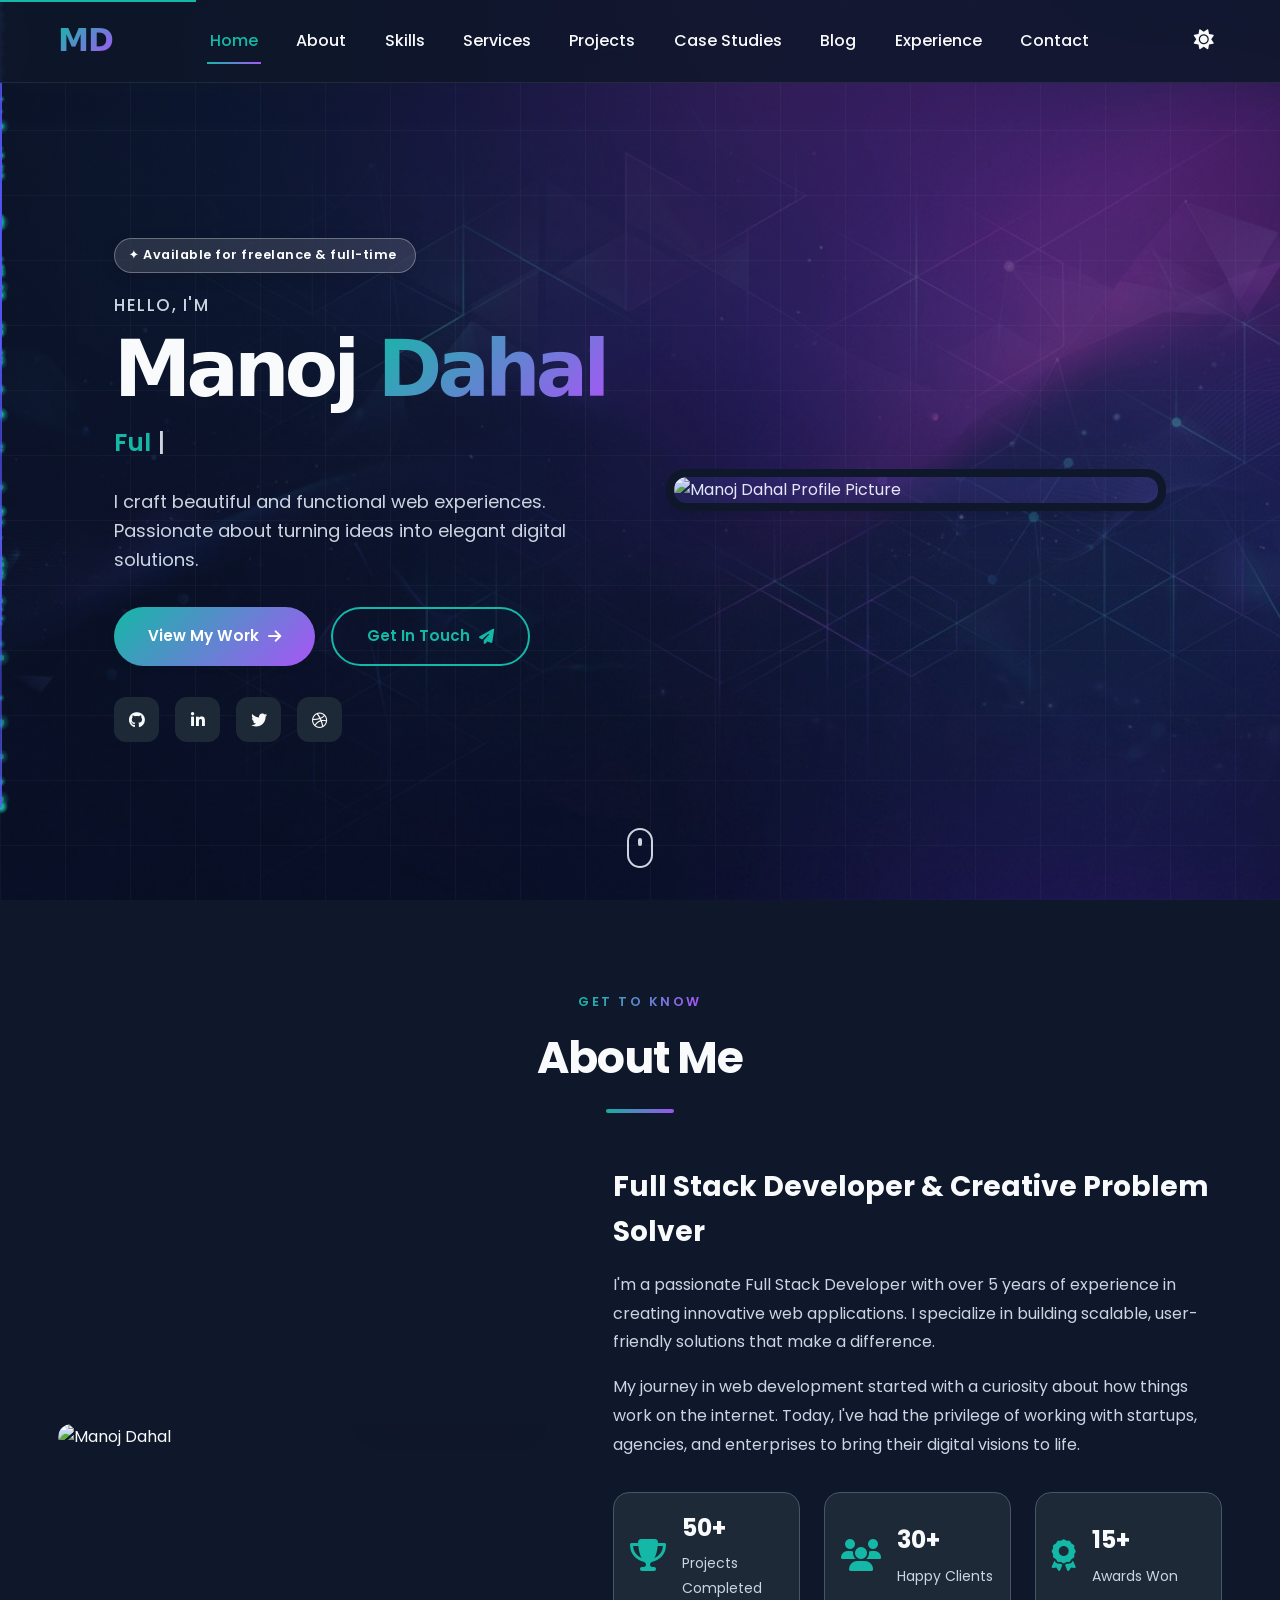
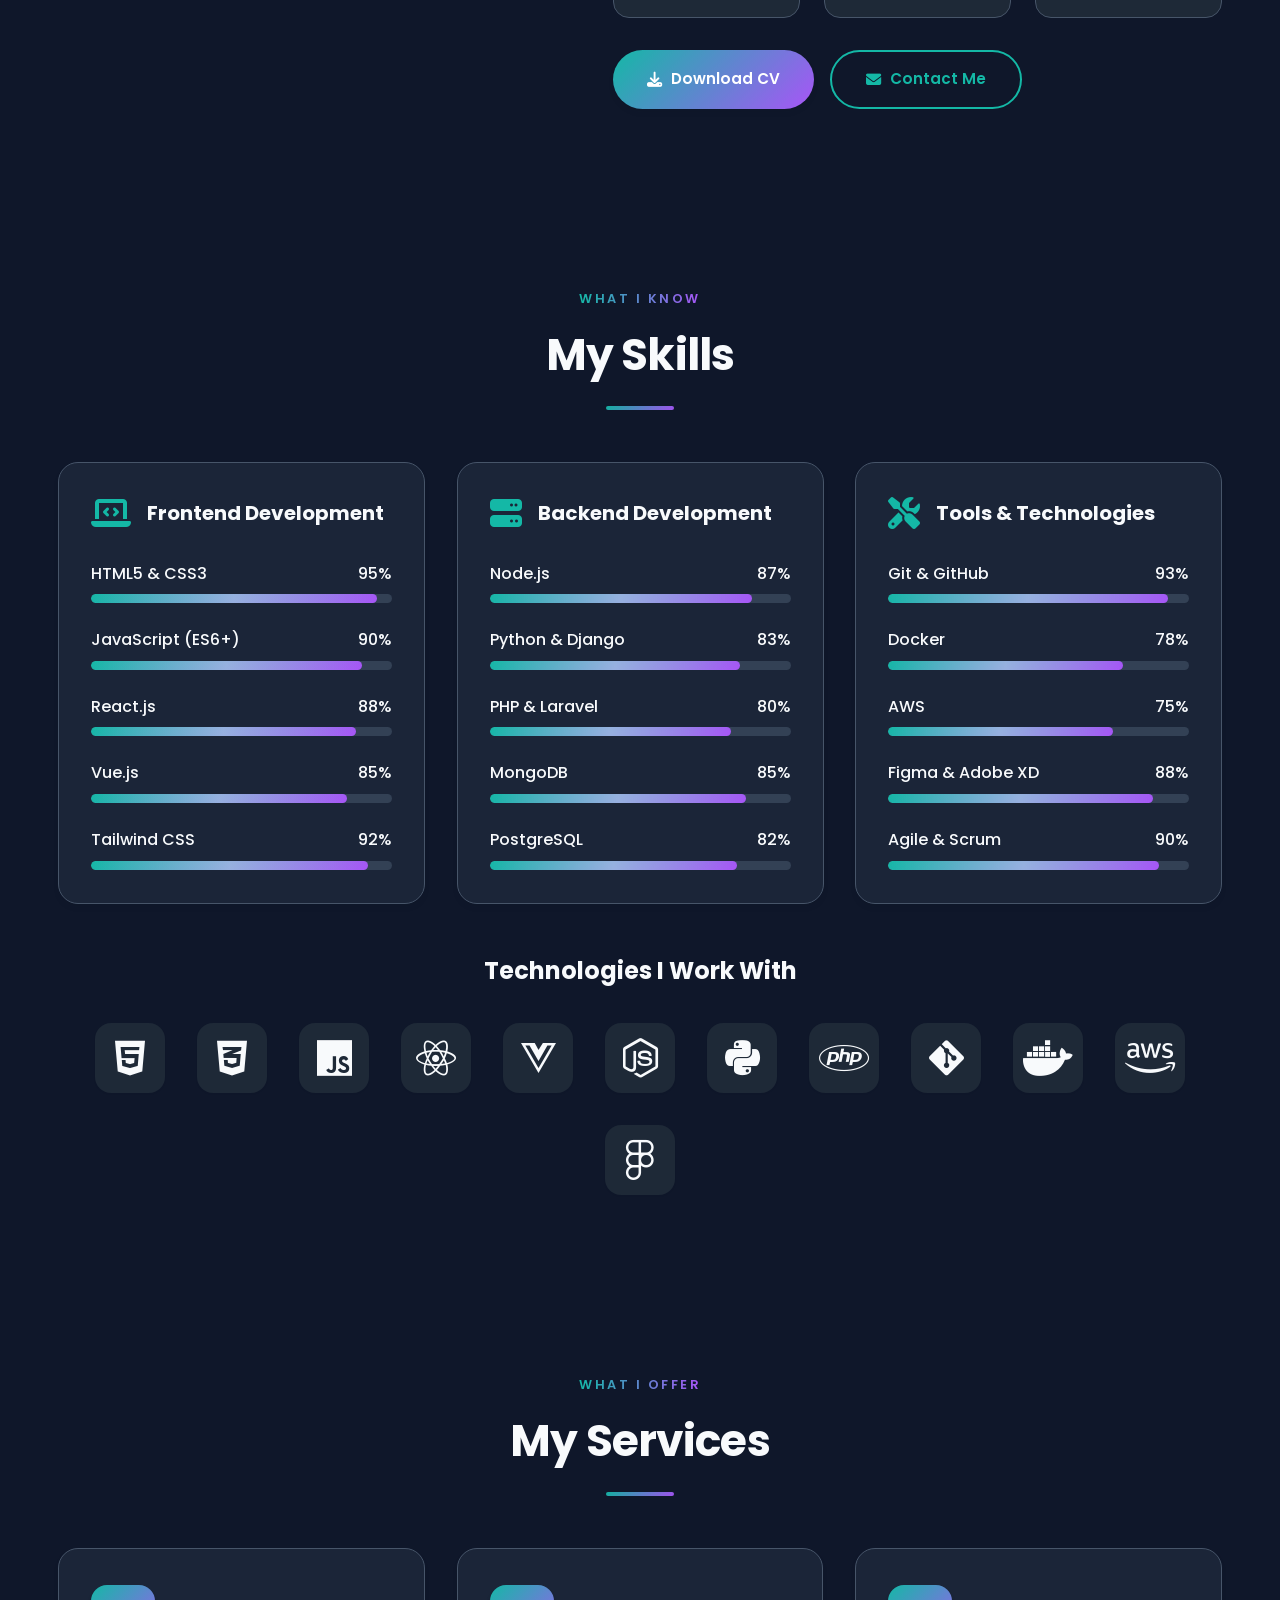
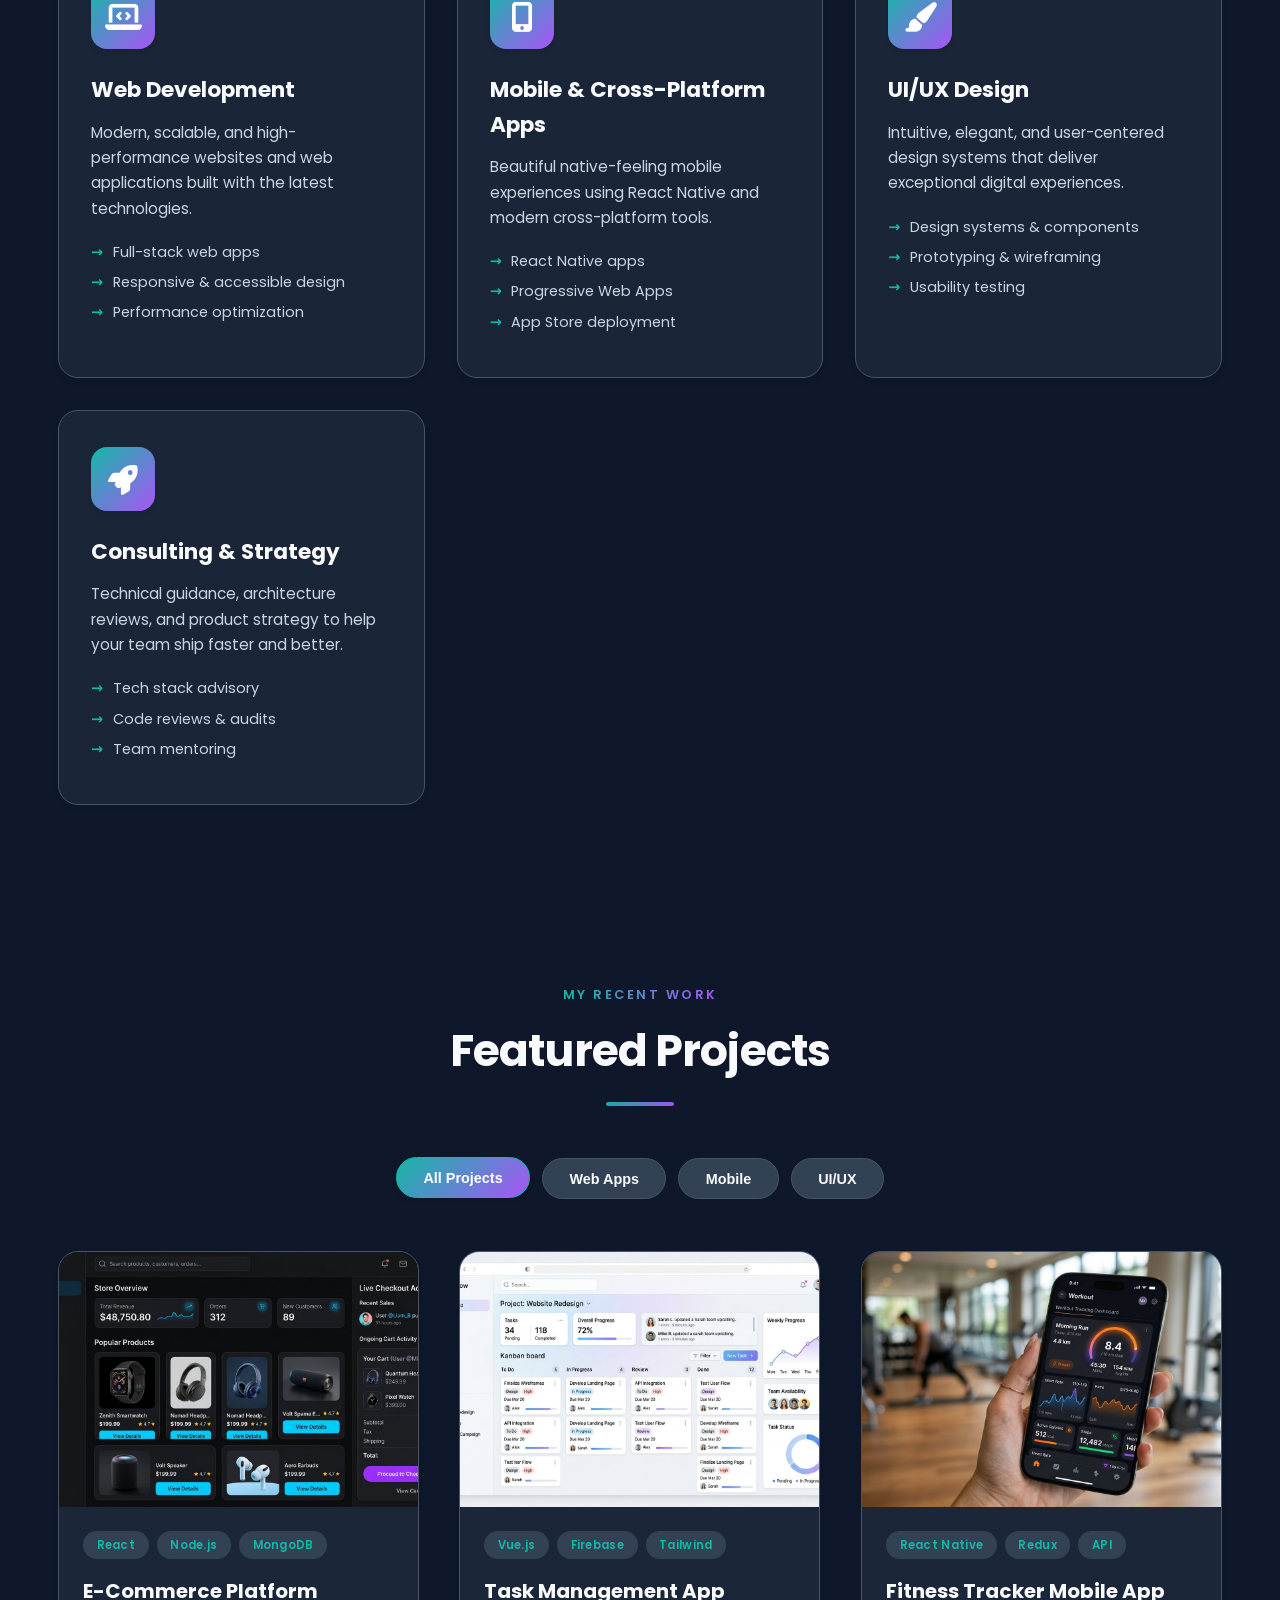
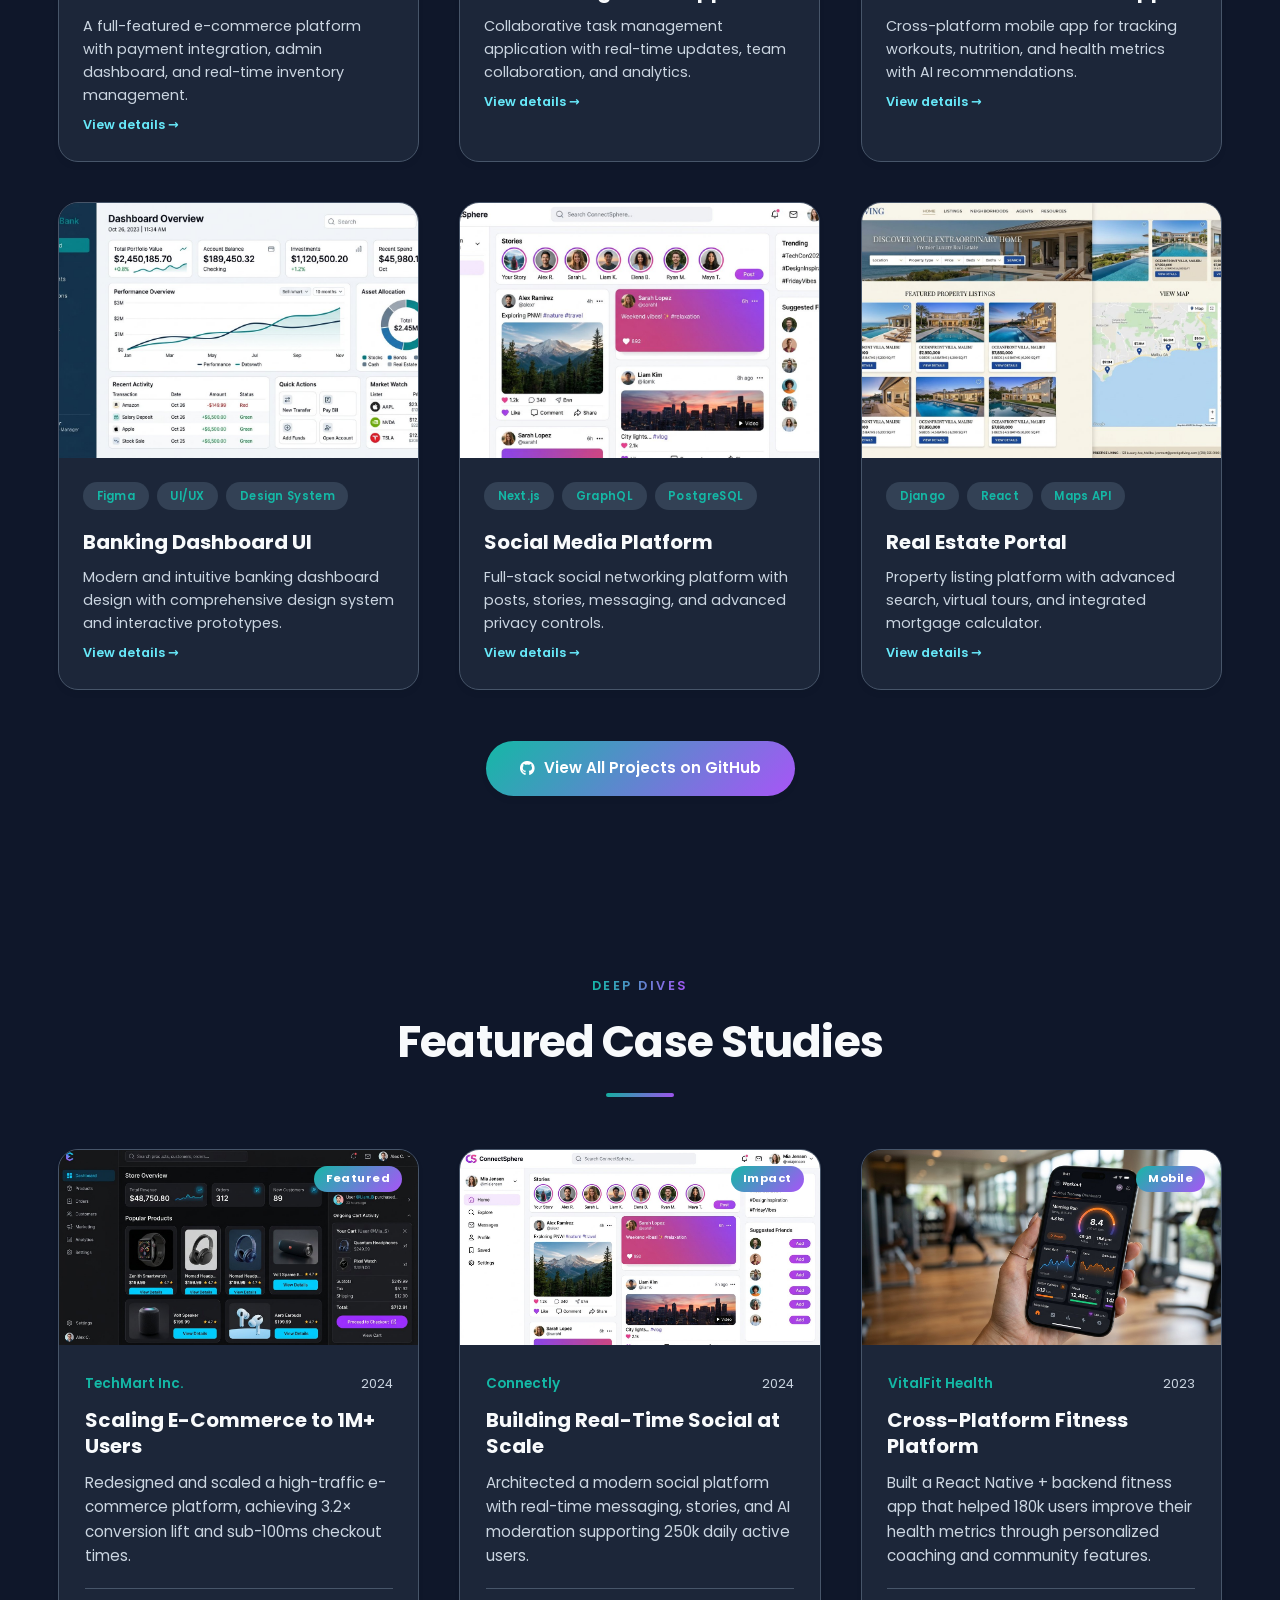
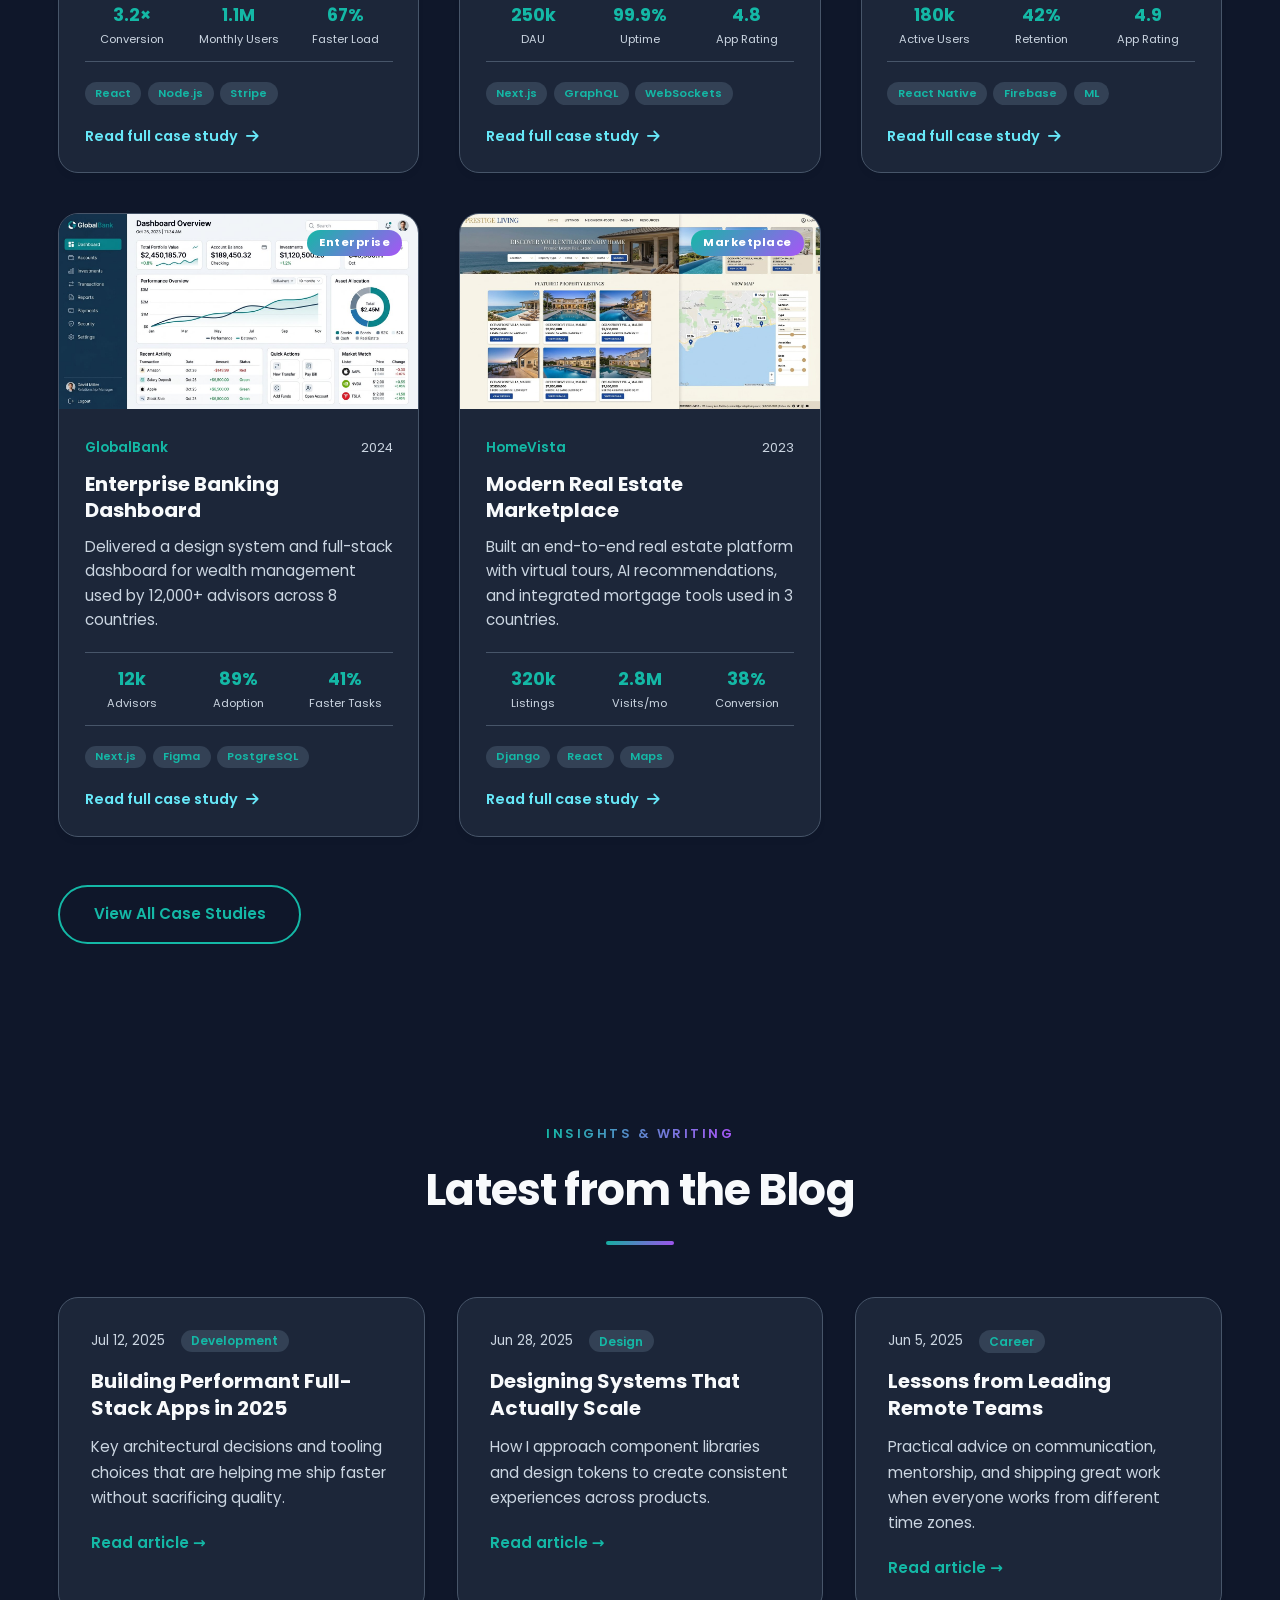
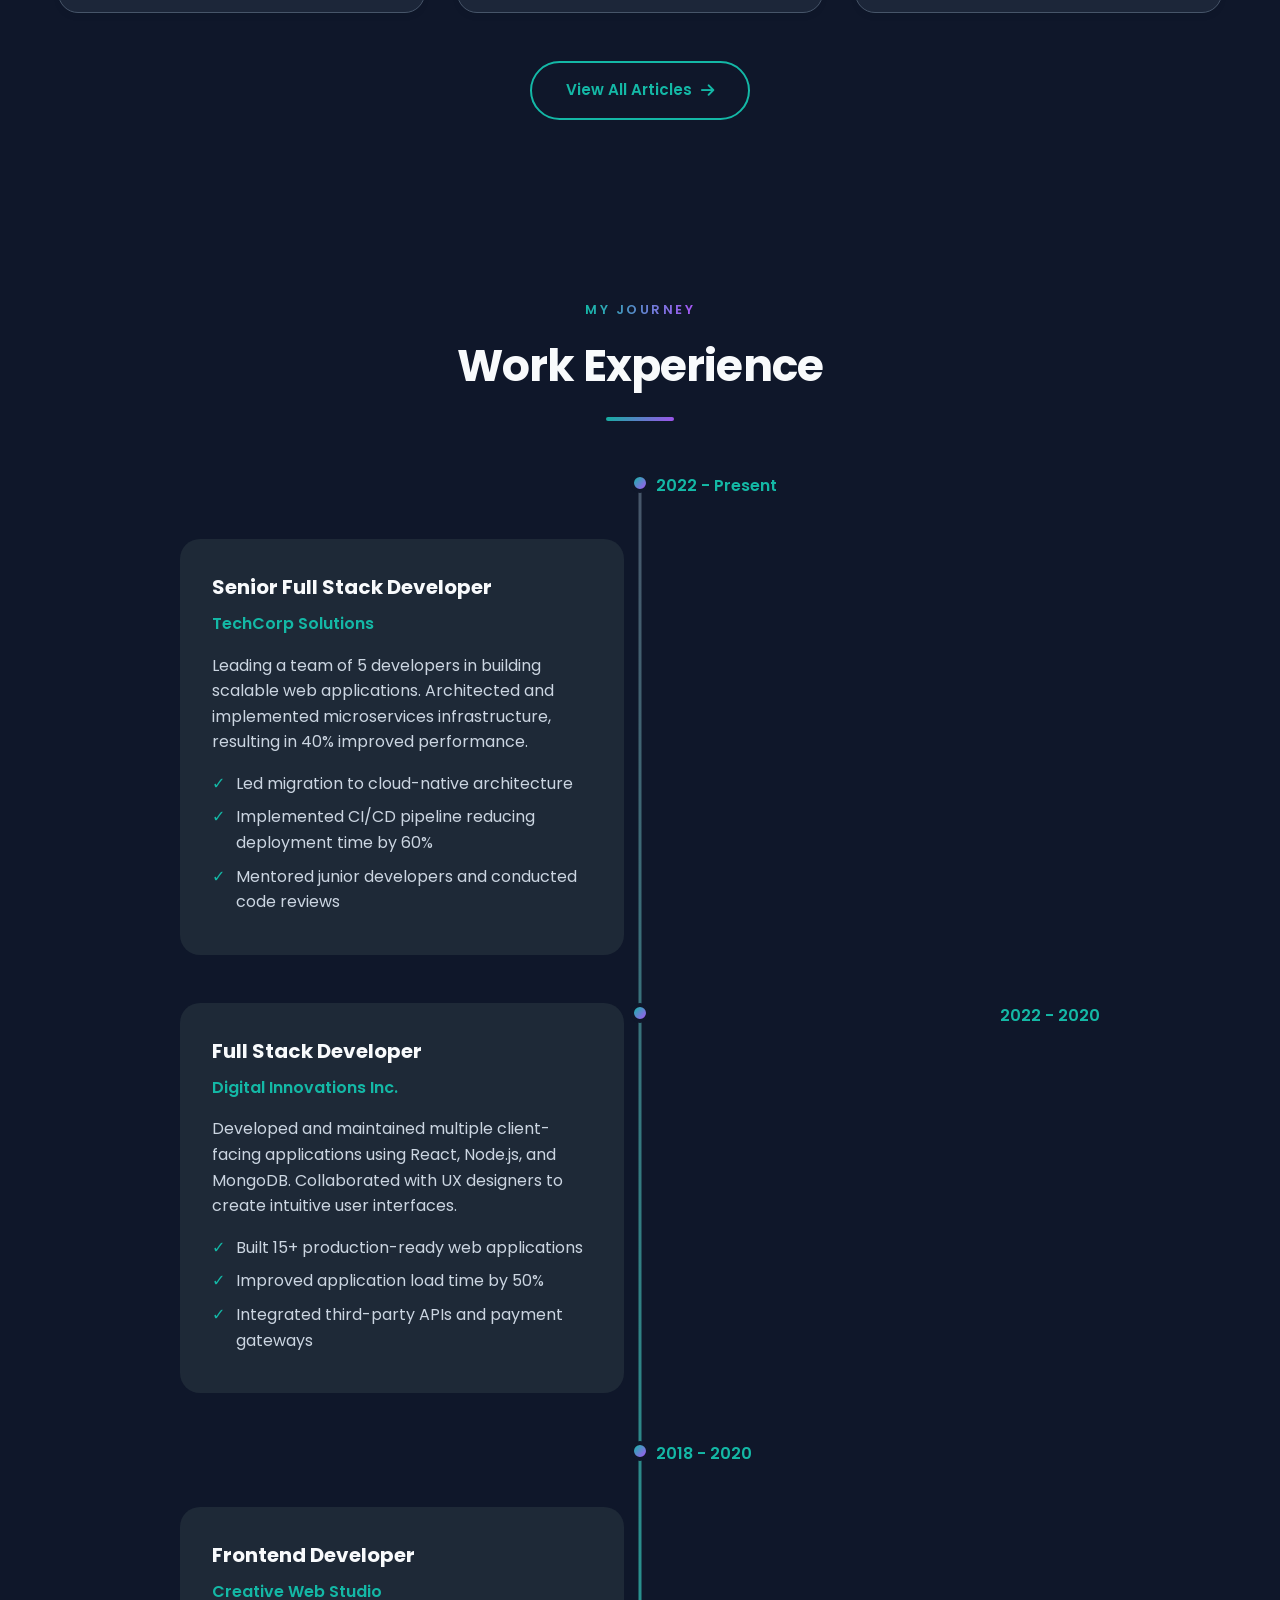
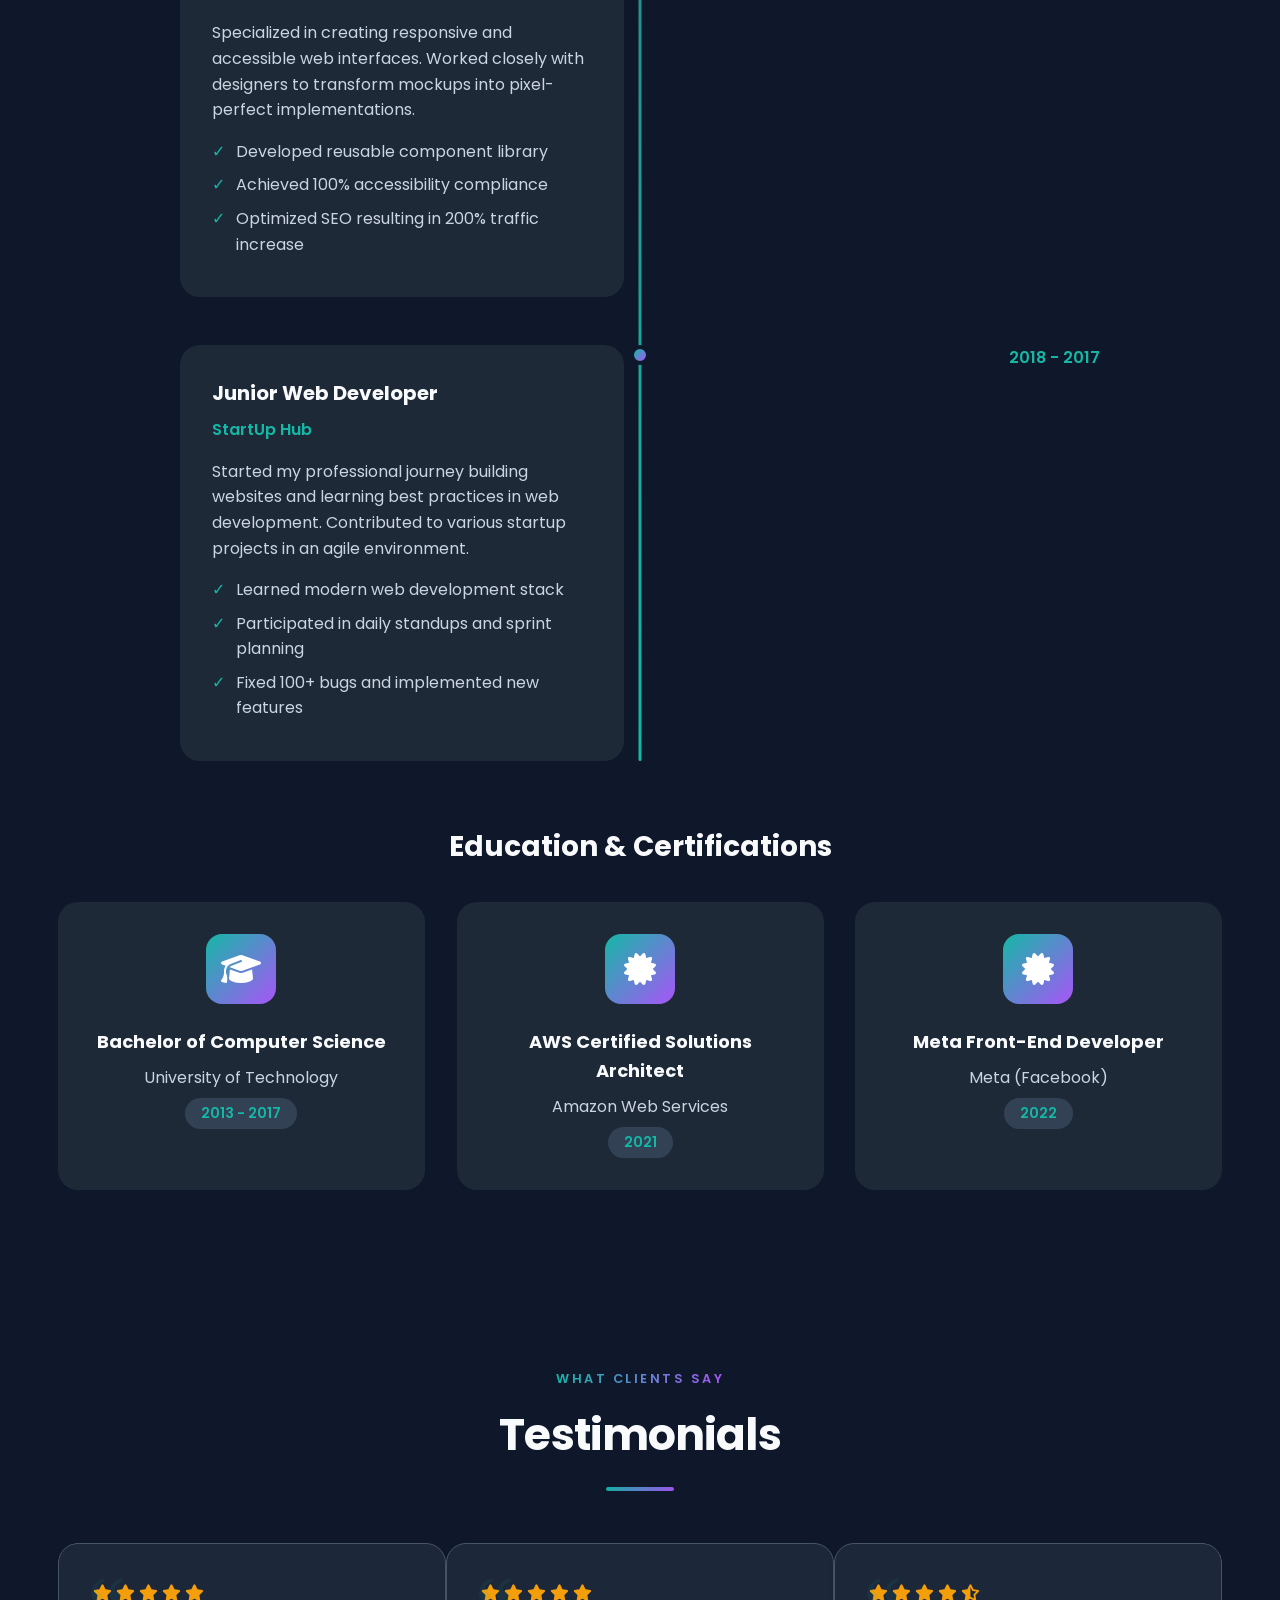
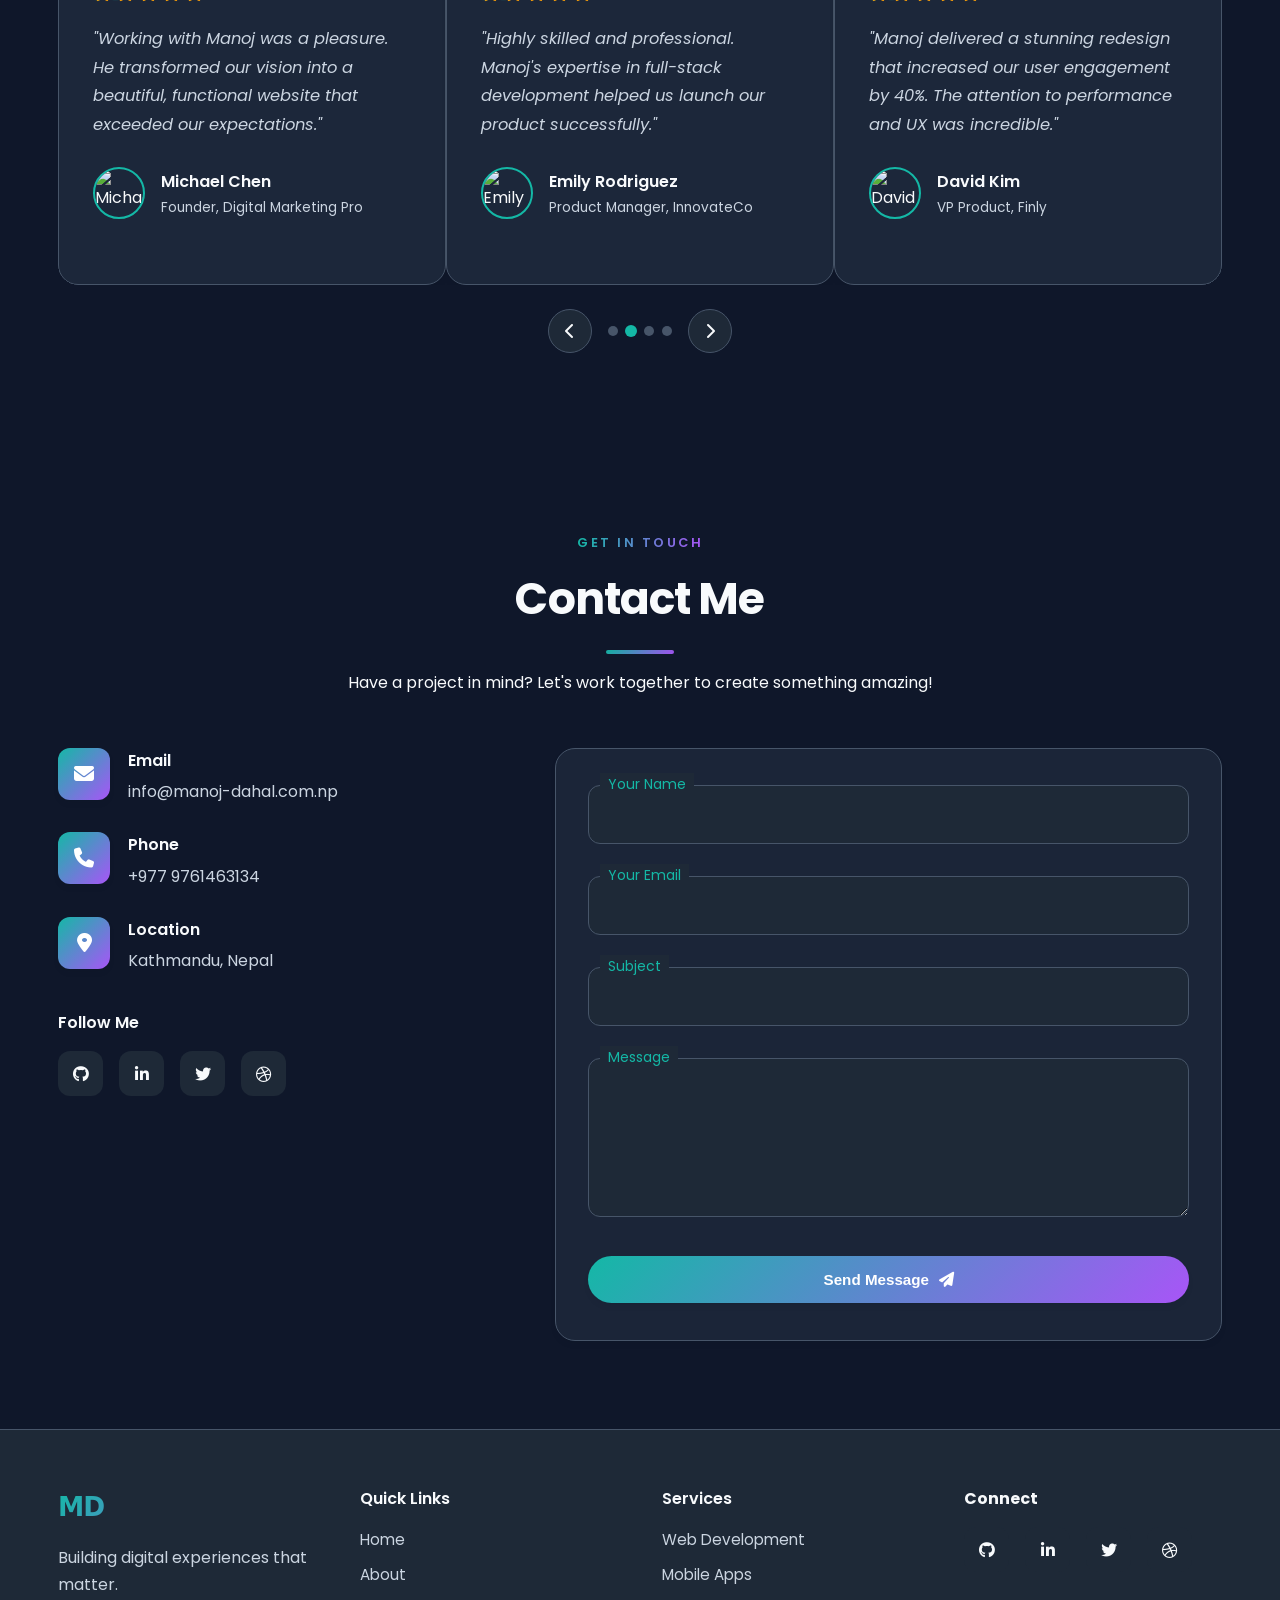
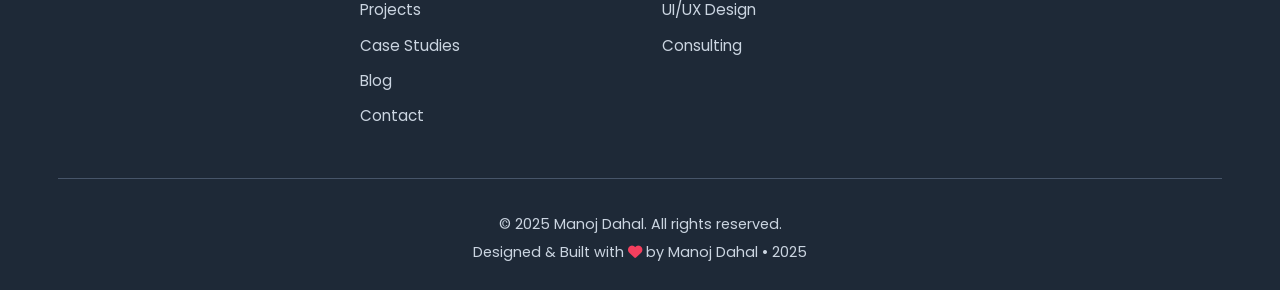
==== commit eb4a4671: "Update index.html" ====
--- a/index.html
+++ b/index.html
@@ -152,7 +152,7 @@
             <div class="about-content">
                 <div class="about-image" data-aos="fade-right">
                     <div class="about-img-wrapper">
-                        <img src="https://raw.githubusercontent.com/manoj-dahal/portfolio/refs/heads/main/images/profile.jpg" alt="Manoj Dahal" loading="lazy" decoding="async">
+                        <img src="https://raw.githubusercontent.com/manoj-dahal/info/refs/heads/main/images/profile.jpg" alt="Manoj Dahal" loading="lazy" decoding="async">
                         <div class="experience-badge">
                             <span class="badge-number">5+</span>
                             <span class="badge-text">Years Experience</span>
